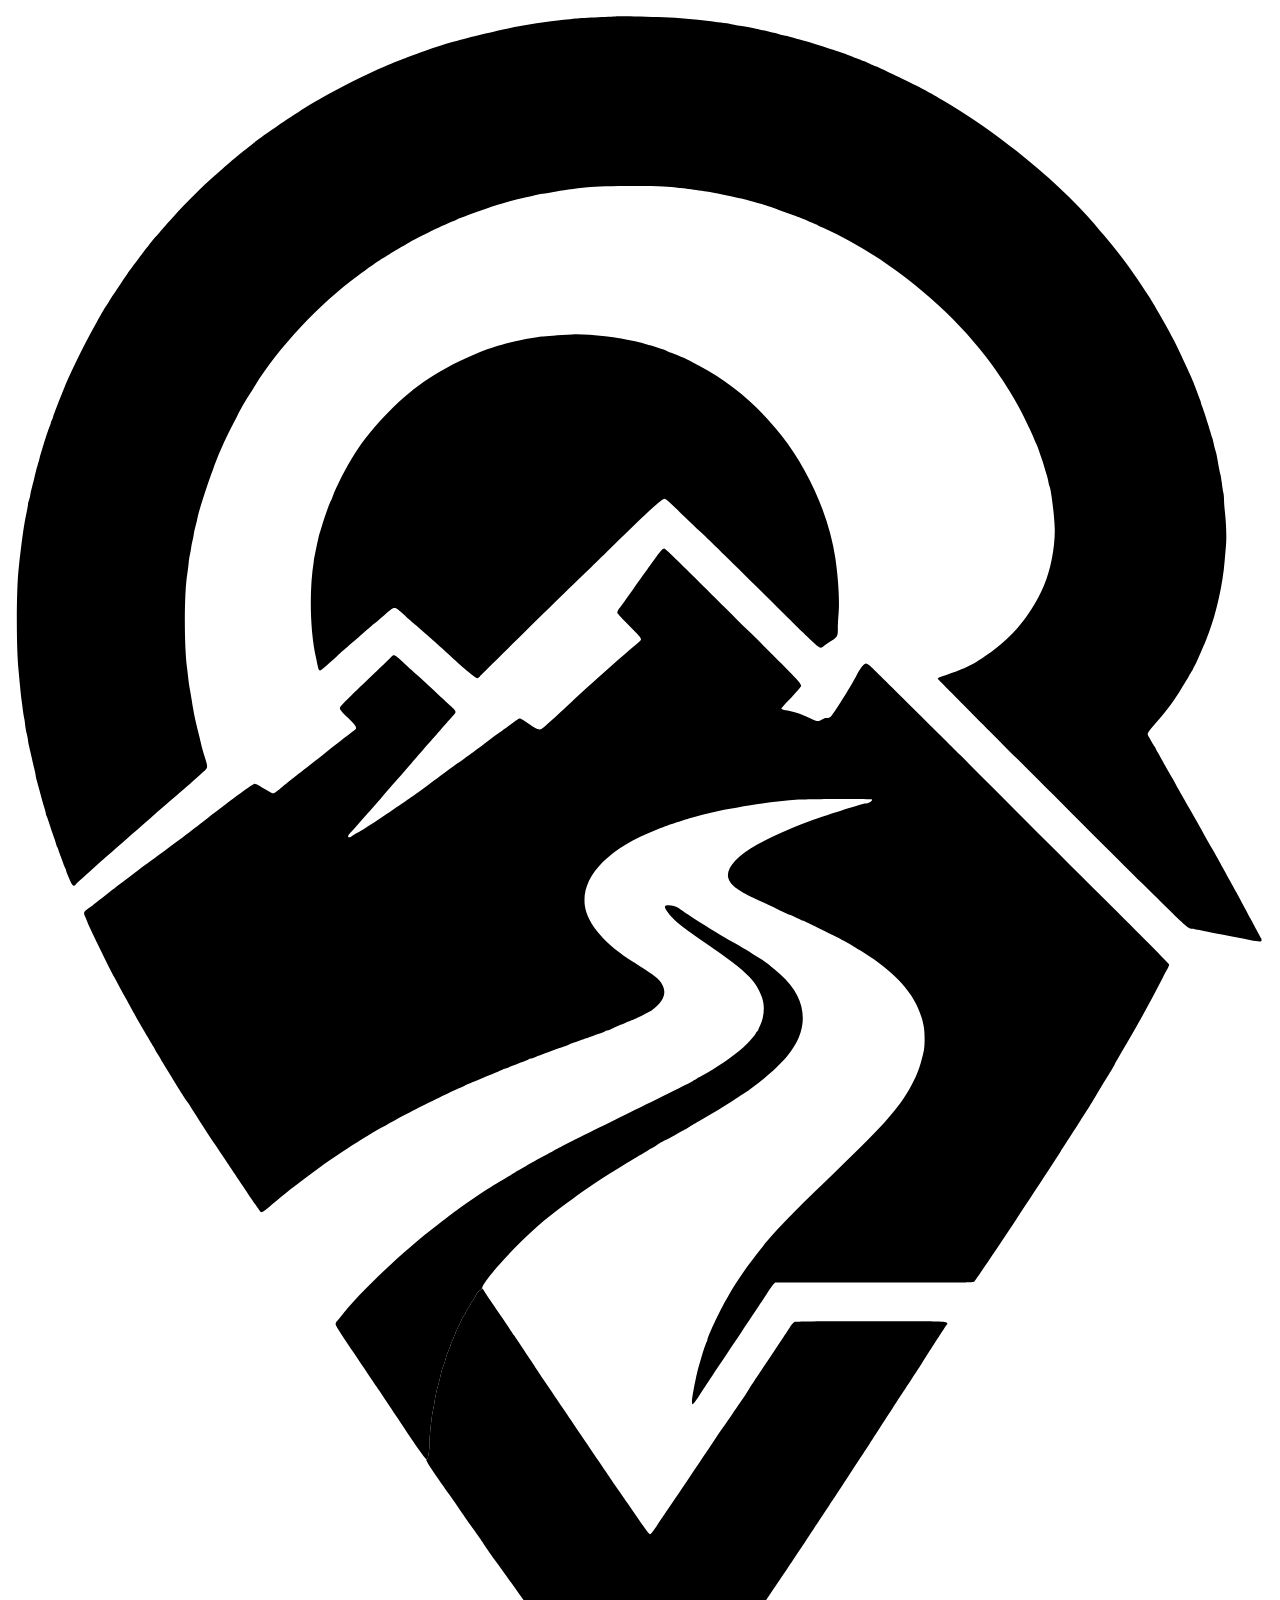
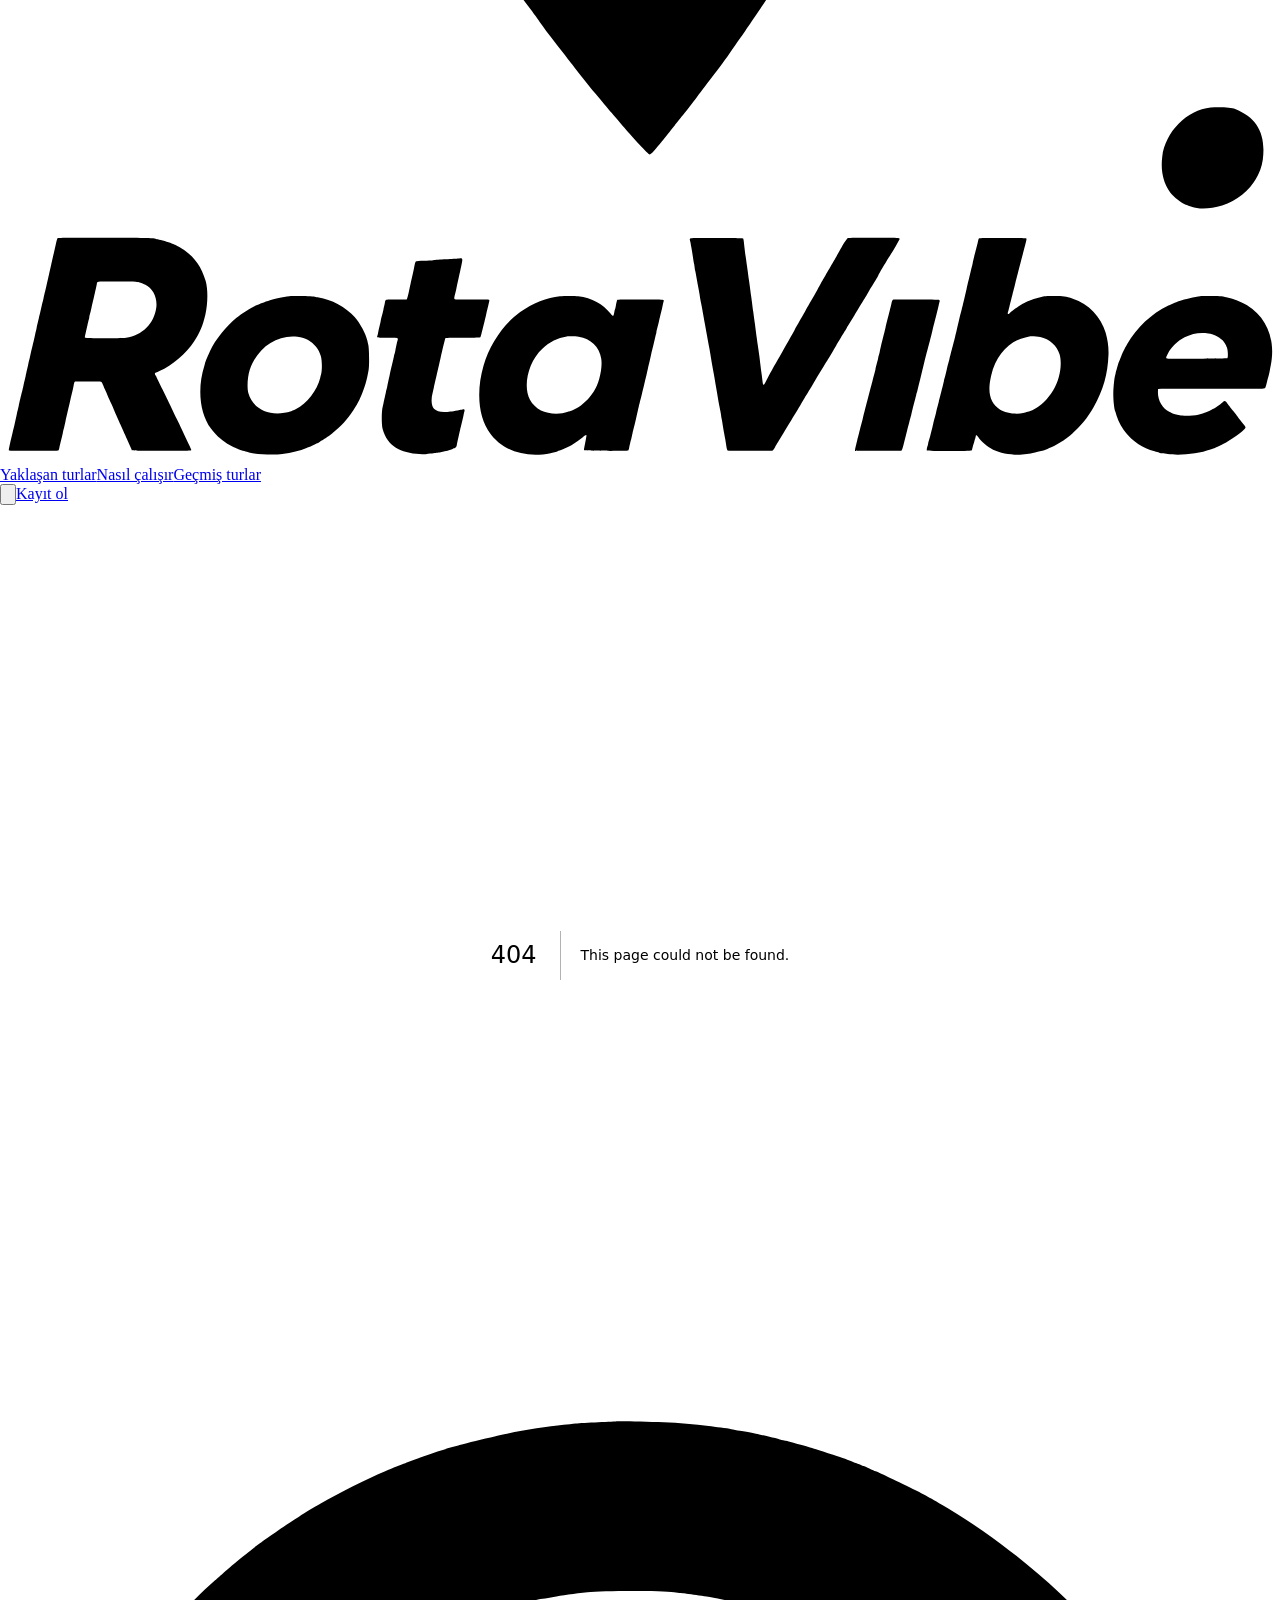
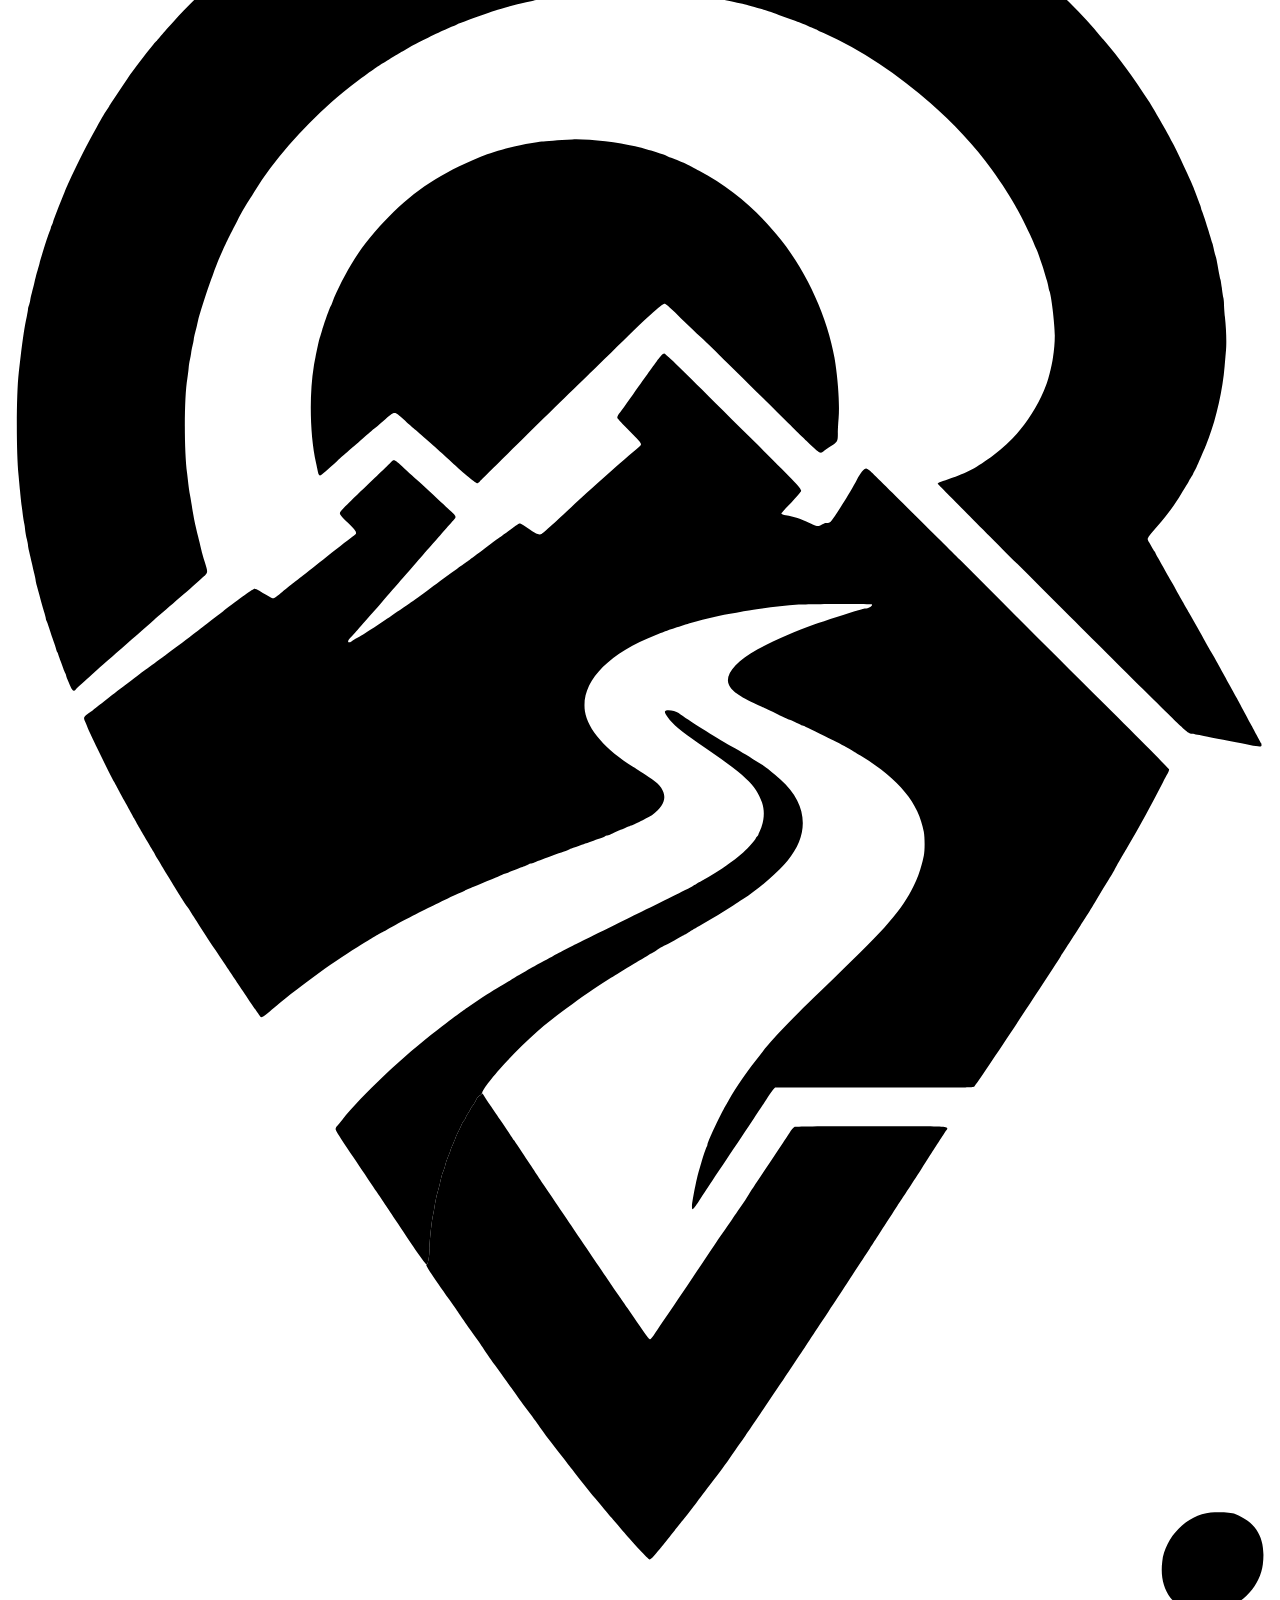
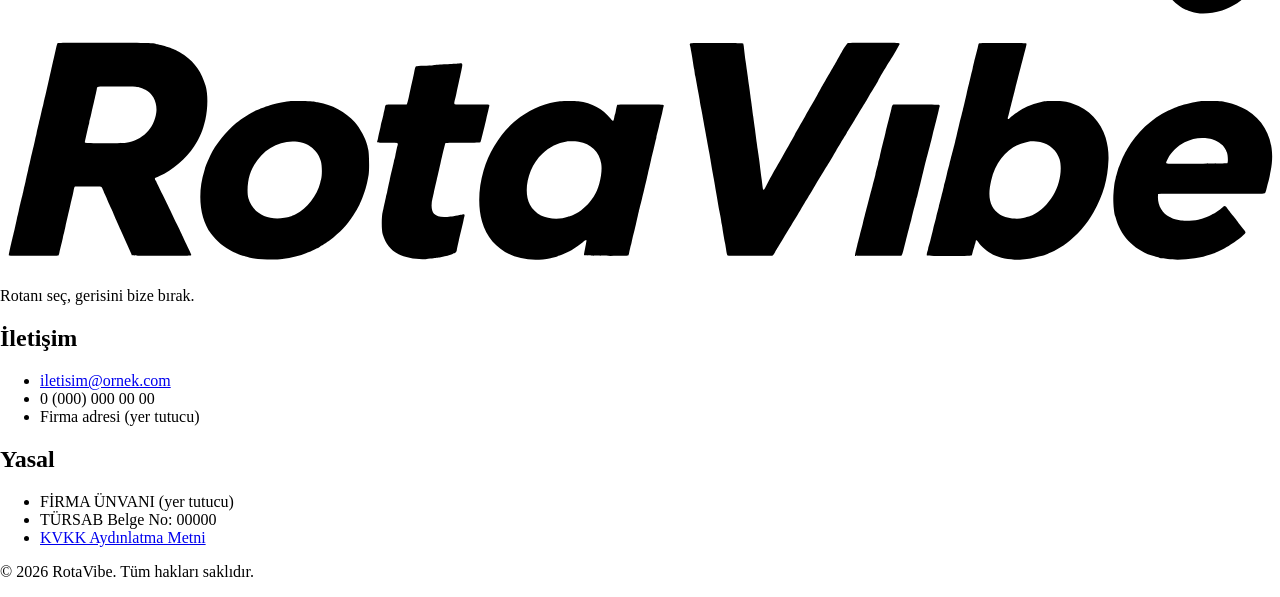
==== 404/index.html @ fb24248e "RotaVibe demo derlemesi" ====
<!DOCTYPE html><html lang="tr" class="montserrat_af88ae7c-module__ZqQk2G__variable plus_jakarta_sans_a0ef741a-module__hd28eW__variable h-full antialiased" data-scroll-behavior="smooth"><head><meta charSet="utf-8"/><meta name="viewport" content="width=device-width, initial-scale=1"/><link rel="stylesheet" href="/rotavibe-demo/_next/static/chunks/24s2dc7ngcosf.css" data-precedence="next"/><link rel="preload" as="script" fetchPriority="low" href="/rotavibe-demo/_next/static/chunks/310vm2bl3xxpt.js"/><script src="/rotavibe-demo/_next/static/chunks/19mx3mg6lkumu.js" async=""></script><script src="/rotavibe-demo/_next/static/chunks/1mh6a-0e61pyc.js" async=""></script><script src="/rotavibe-demo/_next/static/chunks/11_4d32q8v9-g.js" async=""></script><script src="/rotavibe-demo/_next/static/chunks/turbopack-2nk-ohf3jc-03.js" async=""></script><script src="/rotavibe-demo/_next/static/chunks/3dimhxc6lx1tc.js" async=""></script><meta name="robots" content="noindex"/><meta name="theme-color" content="#f5f7fb" media="(prefers-color-scheme: light)"/><meta name="theme-color" content="#040b19" media="(prefers-color-scheme: dark)"/><title>RotaVibe — Yaklaşan turlar ve kayıt</title><meta name="description" content="Yaklaşan turları incele, koltuğunu seç, kaydını dakikalar içinde tamamla. Kalkış noktaları, ücret, otobüs ve doluluk bilgisi tek ekranda."/><meta name="robots" content="noindex, nofollow"/><link rel="icon" href="/rotavibe-demo/icon.svg?icon.18daumko65x9e.svg" sizes="any" type="image/svg+xml"/><meta name="next-size-adjust" content=""/><title>404: This page could not be found.</title><script src="/rotavibe-demo/_next/static/chunks/0cz1d0mv5g_q7.js" noModule=""></script></head><body class="flex min-h-full flex-col"><div hidden=""><!--$--><!--/$--></div><script type="text/javascript">(function(){try{var t=localStorage.getItem("rotavibe-tema");if(t!=="light"&&t!=="dark"){t=matchMedia("(prefers-color-scheme: dark)").matches?"dark":"light"}document.documentElement.dataset.theme=t}catch(e){document.documentElement.dataset.theme="light"}})()</script><header class="sticky top-0 z-40 border-b border-line bg-bg/80 backdrop-blur-xl"><div class="mx-auto flex h-16 max-w-6xl items-center gap-4 px-4 sm:px-6"><a class="shrink-0 rounded-lg" aria-label="RotaVibe ana sayfa" href="/rotavibe-demo/"><span class="inline-flex items-center gap-2.5 " role="img" aria-label="RotaVibe"><svg viewBox="0 0 503 717" class="h-10 w-auto shrink-0" aria-hidden="true" focusable="false"><g transform="translate(0.000000,717.000000) scale(0.025000,-0.025000)" fill="var(--logo-ink)"><path d="M9705 28425 c-16 -2 -151 -9 -300 -15 -148 -6 -308 -16 -355 -21 -47 -6 -132 -14 -190 -19 -256 -24 -665 -89 -935 -150 -44 -10 -105 -23 -135 -30 -209 -46 -439 -103 -565 -140 -22 -6 -74 -21 -115 -32 -123 -34 -274 -82 -435 -140 -44 -16 -98 -35 -120 -43 -80 -27 -130 -46 -150 -55 -11 -5 -51 -21 -90 -35 -38 -14 -90 -35 -115 -45 -25 -11 -90 -38 -145 -61 -279 -115 -734 -344 -1015 -509 -8 -5 -49 -28 -90 -51 -41 -23 -97 -56 -125 -74 -27 -17 -81 -51 -120 -76 -188 -119 -494 -327 -620 -424 -44 -33 -90 -67 -101 -75 -24 -17 -202 -159 -308 -248 -38 -31 -114 -97 -169 -145 -54 -48 -115 -102 -135 -120 -190 -167 -441 -417 -632 -627 -147 -162 -172 -191 -226 -255 -27 -33 -54 -64 -60 -70 -37 -33 -350 -441 -454 -591 -63 -91 -280 -417 -280 -420 0 -3 -8 -17 -18 -32 -47 -69 -74 -112 -100 -160 -15 -28 -51 -92 -80 -142 -124 -215 -285 -532 -457 -905 -46 -101 -219 -543 -231 -591 -4 -16 -13 -38 -20 -49 -8 -11 -14 -27 -14 -37 0 -10 -9 -37 -19 -60 -23 -52 -114 -339 -161 -508 -12 -41 -29 -104 -40 -140 -10 -36 -28 -108 -40 -160 -12 -52 -31 -124 -40 -160 -10 -36 -22 -87 -25 -115 -4 -27 -14 -65 -21 -84 -8 -18 -14 -45 -14 -58 0 -14 -9 -64 -19 -112 -42 -191 -71 -394 -126 -881 -39 -342 -41 -1237 -4 -1613 5 -50 16 -164 24 -252 8 -88 20 -191 25 -230 6 -38 15 -108 20 -155 6 -47 15 -101 20 -120 5 -19 12 -66 15 -105 4 -38 16 -103 26 -144 10 -41 19 -85 19 -98 0 -13 8 -58 19 -101 10 -42 28 -122 41 -177 12 -55 30 -134 41 -176 10 -42 19 -85 19 -96 0 -11 8 -49 19 -84 10 -35 28 -102 41 -149 23 -89 48 -180 81 -290 11 -36 19 -70 19 -77 0 -7 6 -27 14 -45 15 -34 51 -139 66 -193 5 -16 23 -68 40 -115 17 -47 36 -103 41 -125 6 -21 14 -44 18 -50 5 -5 14 -26 19 -45 6 -19 23 -66 37 -105 15 -38 33 -88 40 -110 7 -22 20 -53 29 -70 9 -16 16 -36 16 -42 0 -7 9 -32 19 -55 11 -24 32 -73 47 -110 30 -72 56 -87 85 -51 19 23 372 343 534 483 222 194 616 539 695 610 71 63 368 320 564 488 50 43 132 115 183 162 110 99 107 82 48 271 -20 63 -42 143 -50 179 -8 36 -31 130 -51 210 -42 171 -61 255 -73 330 -27 165 -43 263 -56 330 -8 41 -19 118 -25 170 -5 52 -14 127 -19 165 -49 364 -47 1201 4 1490 7 44 16 116 20 160 3 44 12 105 20 135 7 30 16 80 20 110 4 30 13 78 20 105 7 28 16 73 20 100 3 28 12 73 20 100 7 28 21 82 30 120 29 128 35 150 55 215 42 140 123 388 145 445 12 33 39 107 60 165 20 58 48 130 60 160 126 298 151 349 310 655 91 175 106 201 189 332 27 43 67 107 89 143 376 608 1016 1292 1627 1739 301 221 296 217 485 331 94 57 184 111 200 120 17 10 66 39 110 65 101 61 412 216 570 284 66 29 147 64 180 78 72 32 396 149 600 218 110 37 342 100 495 134 52 12 113 27 135 33 22 6 78 16 125 23 47 7 123 20 170 28 113 22 339 53 535 74 232 26 1167 26 1360 1 72 -10 159 -20 195 -23 36 -3 106 -12 155 -20 50 -8 122 -19 160 -24 129 -19 344 -63 565 -116 81 -20 253 -69 420 -119 41 -13 127 -44 350 -126 47 -17 96 -35 110 -40 33 -11 92 -36 159 -67 29 -13 72 -31 94 -39 22 -8 45 -18 51 -23 6 -5 52 -26 101 -49 974 -436 2009 -1276 2631 -2137 234 -324 386 -576 545 -905 83 -172 90 -186 124 -270 15 -36 31 -74 37 -84 5 -10 18 -42 28 -70 9 -28 29 -82 42 -121 14 -38 38 -110 52 -160 15 -49 33 -112 42 -140 8 -27 19 -74 24 -103 5 -30 12 -58 15 -63 28 -45 84 -511 85 -699 0 -280 -68 -628 -170 -865 -181 -418 -443 -754 -790 -1011 -281 -208 -404 -274 -705 -378 -155 -53 -175 -62 -175 -75 0 -9 2291 -2302 3233 -3236 646 -640 705 -695 755 -695 13 0 101 -15 195 -34 145 -29 429 -84 722 -141 154 -30 185 -30 185 -3 0 13 -4 28 -9 33 -5 6 -37 64 -71 130 -34 66 -79 149 -100 185 -20 36 -67 124 -105 195 -37 72 -87 164 -110 205 -61 109 -148 266 -184 333 -74 137 -98 181 -192 347 -55 96 -104 182 -109 190 -5 8 -22 40 -39 71 -33 63 -128 230 -226 399 -37 63 -83 144 -103 180 -20 36 -46 83 -58 105 -13 22 -36 65 -52 95 -16 30 -43 78 -60 105 -17 28 -40 66 -50 85 -10 19 -29 53 -42 75 -12 22 -34 60 -48 85 -14 25 -45 80 -68 122 -24 43 -44 80 -44 84 0 4 -6 15 -14 23 -7 9 -27 41 -44 72 -16 31 -37 67 -46 80 -31 46 -29 50 139 245 176 203 257 314 380 519 20 33 49 80 65 105 16 25 36 59 45 75 8 17 26 48 40 70 14 22 30 51 35 65 6 14 15 32 20 40 6 8 13 22 17 30 3 8 20 47 38 85 18 39 44 99 59 135 15 36 34 79 42 95 7 17 20 48 28 70 8 22 24 65 36 95 119 308 221 767 250 1130 6 74 16 185 21 245 11 127 4 342 -17 530 -8 72 -14 159 -14 195 0 36 -5 83 -10 105 -6 22 -17 94 -25 159 -9 65 -18 123 -21 127 -5 8 -22 94 -55 279 -5 30 -16 76 -25 101 -8 26 -19 69 -24 95 -5 27 -15 69 -23 94 -8 25 -25 79 -37 120 -12 41 -30 100 -40 130 -10 30 -30 96 -46 145 -16 50 -34 101 -41 115 -7 14 -13 32 -13 40 0 8 -9 37 -20 65 -10 27 -38 100 -61 160 -22 61 -49 128 -59 150 -9 22 -24 56 -33 75 -41 94 -158 341 -255 540 -48 97 -152 287 -213 388 -9 15 -25 43 -36 62 -46 80 -116 197 -137 230 -267 413 -457 671 -719 980 -49 58 -114 134 -144 170 -531 627 -1485 1413 -2298 1895 -282 168 -392 228 -593 326 -338 165 -538 259 -549 259 -6 0 -28 10 -134 59 -25 11 -50 21 -55 21 -5 1 -27 9 -49 20 -22 11 -46 19 -52 20 -7 0 -32 9 -55 19 -92 40 -158 65 -323 118 -44 14 -132 43 -195 63 -112 37 -176 56 -330 99 -41 11 -106 30 -144 41 -37 11 -76 20 -85 20 -10 0 -47 8 -82 19 -35 10 -109 28 -164 41 -55 12 -127 29 -160 37 -62 15 -155 33 -305 58 -47 8 -107 19 -135 25 -27 6 -102 17 -165 25 -63 7 -149 18 -190 24 -221 30 -473 52 -705 61 -294 12 -685 20 -730 15z M10394 20027 c-16 -18 -38 -46 -49 -61 -11 -15 -31 -43 -45 -62 -47 -64 -111 -153 -350 -490 -81 -114 -201 -281 -208 -289 -27 -32 -43 -66 -38 -82 3 -10 89 -101 191 -202 199 -198 204 -206 153 -249 -249 -207 -792 -690 -1065 -947 -231 -217 -433 -399 -464 -419 -41 -26 -82 -11 -191 65 -46 33 -100 68 -121 80 -45 24 -30 31 -197 -91 -58 -42 -136 -99 -175 -125 -38 -27 -113 -82 -165 -122 -126 -96 -241 -183 -282 -211 -37 -26 -241 -173 -368 -265 -46 -34 -172 -128 -280 -208 -107 -80 -244 -179 -305 -219 -60 -41 -185 -126 -276 -189 -195 -135 -468 -313 -548 -356 -31 -17 -67 -38 -81 -48 -66 -46 -81 -1 -19 58 23 22 65 67 93 101 28 33 103 119 166 190 64 71 168 190 232 264 64 74 183 209 263 300 81 91 208 237 283 325 75 88 191 221 257 296 66 74 163 184 215 244 52 60 105 120 118 134 40 43 32 60 -73 151 -53 47 -187 171 -400 370 -38 37 -106 97 -150 135 -44 39 -114 102 -155 141 -156 149 -168 155 -211 107 -14 -16 -173 -170 -355 -343 -382 -366 -442 -427 -450 -459 -6 -20 12 -42 125 -155 144 -145 151 -159 97 -197 -43 -30 -233 -177 -431 -334 -319 -253 -423 -335 -496 -391 -42 -33 -132 -105 -199 -161 -83 -70 -130 -103 -147 -103 -22 0 -56 18 -216 117 -29 18 -63 32 -77 32 -24 0 -325 -221 -748 -549 -78 -61 -204 -157 -280 -214 -285 -213 -609 -454 -676 -502 -37 -27 -103 -76 -145 -110 -42 -33 -119 -91 -171 -129 -52 -38 -120 -90 -151 -115 -31 -25 -121 -94 -200 -155 -79 -60 -151 -117 -160 -125 -10 -8 -33 -26 -54 -40 -103 -71 -108 -80 -76 -152 11 -24 27 -63 37 -88 35 -91 357 -748 421 -860 11 -19 46 -84 78 -145 31 -60 63 -118 70 -130 7 -11 27 -47 45 -80 18 -33 45 -84 61 -112 16 -29 42 -77 58 -105 15 -29 39 -71 51 -93 13 -22 28 -49 34 -60 6 -11 19 -31 27 -45 9 -14 53 -88 98 -165 45 -77 86 -147 92 -155 5 -8 16 -28 25 -45 8 -16 28 -50 44 -75 16 -25 36 -58 45 -75 8 -16 21 -39 28 -50 7 -11 42 -69 78 -130 37 -60 103 -168 149 -240 45 -71 94 -150 109 -174 14 -24 37 -58 51 -76 14 -18 39 -54 55 -81 17 -26 35 -55 40 -63 18 -28 48 -74 80 -126 100 -158 134 -210 271 -415 83 -124 185 -277 227 -340 43 -63 108 -160 145 -215 37 -55 125 -185 195 -290 71 -104 134 -196 141 -203 20 -20 49 -2 176 109 356 310 938 737 1345 986 280 171 298 182 415 245 30 17 84 47 120 68 158 91 510 273 700 363 52 25 138 65 190 90 52 24 127 59 165 76 39 18 84 38 100 46 17 8 80 35 140 60 61 25 153 64 205 87 52 22 118 49 145 60 28 11 68 29 91 39 23 11 46 19 52 19 6 0 31 9 54 19 24 11 77 32 118 47 41 15 80 31 85 35 6 3 28 12 50 19 22 7 49 19 60 26 11 8 28 14 38 14 10 0 34 8 55 19 20 10 80 33 132 51 111 38 168 59 265 95 39 14 86 31 105 37 19 5 40 14 46 19 6 5 31 15 55 23 24 8 76 26 114 41 39 14 84 30 100 35 17 5 68 23 115 40 47 17 101 36 120 42 19 5 44 17 55 24 11 8 26 14 34 14 7 0 32 9 55 19 75 36 321 141 328 141 18 0 282 132 330 165 256 178 254 388 -7 565 -130 88 -237 158 -290 190 -430 260 -717 589 -760 869 -69 457 342 901 1115 1205 52 21 106 42 120 47 45 19 284 97 440 144 238 72 432 117 705 160 50 8 113 19 140 25 163 32 531 77 840 101 151 12 1127 15 1146 4 29 -18 -45 -65 -103 -65 -31 0 -567 -170 -813 -257 -270 -96 -680 -277 -875 -384 -358 -199 -529 -413 -449 -564 56 -106 172 -183 514 -340 33 -15 144 -68 247 -116 103 -49 190 -89 193 -89 2 0 48 -20 101 -45 53 -25 98 -45 101 -45 8 0 111 -49 343 -165 302 -150 346 -173 408 -212 29 -18 54 -33 56 -33 3 0 59 -34 126 -76 586 -363 894 -738 971 -1184 17 -95 17 -299 0 -376 -42 -195 -85 -324 -158 -474 -188 -382 -437 -671 -1243 -1440 -627 -598 -914 -894 -1136 -1170 -235 -293 -415 -551 -534 -768 -8 -15 -41 -73 -73 -129 -56 -101 -151 -296 -196 -403 -13 -30 -32 -73 -42 -96 -11 -23 -19 -50 -19 -61 0 -10 -4 -23 -9 -29 -10 -9 -53 -137 -90 -264 -12 -41 -28 -95 -36 -120 -33 -108 -104 -468 -108 -549 -3 -85 14 -73 110 74 157 242 299 455 674 1015 181 270 230 345 364 550 59 91 119 177 133 193 l26 27 1558 0 c1471 0 1559 1 1574 18 55 59 1120 1665 1360 2050 21 34 93 145 159 246 119 182 139 213 159 251 6 11 36 58 67 105 64 97 100 156 179 290 11 19 28 47 38 62 9 15 55 91 102 168 47 77 95 157 108 178 12 20 26 46 31 57 5 11 39 72 76 135 37 63 75 129 85 145 9 17 28 48 41 71 193 328 382 676 560 1024 30 58 64 122 77 144 14 23 21 47 18 60 -3 11 -459 471 -1013 1021 -877 871 -1560 1553 -2273 2270 -231 233 -1358 1346 -1415 1399 -21 20 -49 36 -61 36 -32 0 -91 -71 -145 -176 -110 -211 -373 -630 -418 -666 -18 -14 -34 -18 -55 -14 -22 5 -41 -1 -77 -25 -55 -35 -62 -34 -194 26 -140 63 -239 95 -374 119 -36 6 -66 17 -69 24 -2 6 41 58 96 114 90 94 149 158 193 213 48 58 99 1 -769 864 -1109 1104 -1341 1331 -1362 1331 -10 0 -31 -15 -46 -33z M10463 14444 c-23 -10 -14 -37 36 -109 67 -98 219 -226 480 -403 738 -500 903 -654 999 -930 49 -143 33 -323 -43 -468 -8 -16 -15 -34 -15 -40 0 -6 -9 -19 -20 -29 -11 -10 -20 -22 -20 -27 0 -20 -116 -151 -198 -223 -164 -145 -407 -311 -657 -450 -22 -12 -56 -31 -75 -43 -19 -12 -51 -30 -70 -40 -41 -22 -79 -42 -100 -53 -23 -13 -595 -297 -865 -429 -132 -65 -391 -193 -575 -284 -291 -145 -369 -184 -500 -251 -14 -7 -79 -42 -145 -77 -66 -36 -151 -82 -190 -103 -99 -53 -387 -219 -470 -270 -38 -24 -113 -69 -165 -100 -159 -94 -267 -164 -464 -299 -133 -91 -123 -84 -531 -391 -526 -397 -1238 -1073 -1520 -1444 -25 -33 -51 -63 -56 -67 -6 -3 -14 -17 -20 -31 -9 -25 -6 -32 81 -167 8 -13 114 -171 235 -351 121 -180 267 -399 325 -485 58 -87 132 -197 165 -245 33 -48 110 -164 172 -258 236 -361 425 -631 445 -635 11 -2 19 5 22 20 2 13 9 47 15 76 6 30 11 91 11 136 0 107 36 453 55 534 8 34 22 113 31 175 9 61 27 145 40 185 13 40 35 124 48 186 13 62 33 131 44 152 11 21 25 66 32 99 7 32 28 94 46 136 19 43 34 83 34 91 0 7 18 51 40 98 22 47 40 91 40 99 0 7 18 48 39 90 22 42 45 91 52 109 6 18 25 49 40 69 16 20 29 41 29 47 0 6 18 39 40 74 22 34 40 67 40 72 0 4 12 22 26 39 14 17 39 58 55 91 18 39 39 64 58 74 16 9 34 29 40 46 48 138 477 614 862 956 251 223 852 662 1163 849 36 22 95 58 130 80 91 57 151 93 231 141 39 23 113 67 165 99 87 53 110 67 181 107 13 7 31 18 39 24 8 7 56 33 105 59 50 26 135 73 190 104 55 31 120 67 145 80 25 13 52 29 60 36 8 7 87 53 175 104 167 96 348 206 500 304 50 32 119 77 155 100 244 157 553 423 699 602 355 432 315 893 -111 1276 -106 96 -218 185 -288 231 -227 147 -278 178 -493 298 -247 139 -673 407 -820 517 -48 36 -162 56 -204 37z"></path></g><g transform="translate(0.000000,717.000000) scale(0.025000,-0.025000)" fill="var(--logo-red)"><path d="M8995 23424 c-219 -11 -429 -26 -480 -34 -33 -5 -112 -17 -175 -26 -205 -29 -591 -134 -775 -211 -362 -152 -543 -244 -819 -420 -417 -266 -884 -739 -1168 -1183 -133 -209 -289 -510 -353 -685 -10 -27 -21 -55 -26 -60 -14 -19 -99 -258 -135 -379 -19 -65 -36 -122 -39 -126 -8 -13 -75 -332 -93 -445 -74 -455 -59 -1096 35 -1515 14 -63 28 -128 31 -145 5 -32 19 -55 33 -55 11 0 140 110 266 226 56 52 134 122 175 155 40 34 142 122 226 197 84 74 168 147 186 161 19 14 84 70 146 124 182 159 165 158 317 16 59 -56 124 -113 143 -128 19 -14 113 -96 209 -181 96 -85 200 -177 230 -204 31 -26 88 -78 126 -115 197 -188 416 -371 443 -371 10 0 30 12 44 28 65 70 1202 1187 1663 1633 93 90 273 266 400 390 568 557 799 769 838 769 22 0 64 -35 220 -187 106 -104 272 -262 368 -353 165 -157 393 -380 1179 -1156 190 -187 399 -393 465 -456 217 -208 218 -209 272 -165 15 13 68 49 116 80 102 67 107 76 107 199 0 49 5 156 12 237 16 206 -3 533 -51 866 -93 647 -420 1391 -850 1935 -370 467 -791 823 -1291 1090 -69 37 -138 74 -155 83 -59 32 -181 85 -253 111 -40 14 -85 32 -100 40 -48 24 -344 113 -498 150 -286 68 -766 121 -989 110z M7570 8420 c0 -5 -14 -17 -30 -25 -21 -11 -40 -35 -59 -75 -16 -33 -41 -74 -55 -91 -14 -17 -26 -35 -26 -39 0 -5 -18 -38 -40 -72 -22 -35 -40 -68 -40 -74 0 -6 -13 -27 -29 -47 -15 -20 -34 -51 -40 -69 -7 -18 -30 -67 -52 -109 -21 -42 -39 -83 -39 -90 0 -8 -18 -52 -40 -99 -22 -47 -40 -91 -40 -98 0 -8 -15 -48 -34 -91 -18 -42 -39 -104 -46 -136 -7 -33 -21 -78 -32 -99 -11 -21 -31 -90 -44 -152 -13 -62 -35 -146 -48 -186 -13 -40 -31 -124 -40 -185 -9 -62 -23 -141 -31 -175 -19 -81 -55 -427 -55 -534 0 -45 -5 -106 -11 -136 -6 -29 -13 -63 -15 -75 -2 -13 -11 -23 -20 -23 -25 0 58 -128 361 -555 51 -71 108 -153 126 -181 57 -86 147 -216 186 -271 92 -125 180 -250 203 -288 25 -40 136 -202 192 -280 16 -22 79 -107 139 -190 60 -82 139 -193 176 -245 70 -100 113 -159 259 -355 49 -66 100 -136 114 -157 77 -113 152 -214 295 -394 88 -111 196 -250 240 -308 99 -132 280 -360 360 -453 33 -39 97 -115 143 -171 46 -55 94 -112 107 -126 23 -25 127 -146 210 -246 128 -153 379 -420 395 -420 10 0 40 25 67 56 26 31 64 75 84 98 30 35 72 87 250 312 13 17 69 87 125 155 55 68 154 196 220 284 67 88 189 250 273 360 83 110 185 250 227 310 67 99 114 166 263 377 25 35 104 151 176 258 72 107 215 319 317 470 102 151 215 320 251 375 36 55 98 147 137 205 39 58 93 139 119 180 100 154 151 231 307 465 88 132 204 308 257 390 87 134 304 466 392 600 18 28 63 97 100 155 38 58 96 148 130 200 128 197 194 298 209 326 9 16 25 40 35 54 25 33 223 336 346 530 55 85 137 214 183 285 47 72 99 153 117 180 17 28 46 72 63 99 61 95 178 86 -1168 86 -864 0 -1186 -3 -1204 -11 -14 -7 -49 -48 -77 -93 -29 -45 -116 -175 -193 -291 -298 -447 -414 -622 -442 -668 -45 -75 -75 -121 -123 -189 -24 -35 -88 -128 -142 -208 -54 -80 -125 -183 -158 -230 -33 -47 -89 -128 -123 -180 -331 -497 -850 -1267 -952 -1413 -24 -34 -49 -62 -57 -62 -19 0 -58 53 -249 333 -28 39 -74 106 -102 148 -29 43 -57 84 -63 93 -5 8 -39 56 -74 106 -35 49 -80 113 -99 140 -20 28 -117 172 -217 320 -100 149 -226 335 -280 415 -54 80 -171 253 -260 385 -89 132 -204 302 -256 378 -97 143 -136 201 -179 267 -33 51 -312 469 -360 540 -20 30 -103 152 -183 271 -80 119 -162 241 -183 270 -49 70 -74 107 -104 157 -24 40 -40 53 -40 32z M19030 1840 c-373 -37 -714 -383 -761 -774 -27 -223 15 -410 128 -567 43 -60 188 -172 242 -187 20 -6 61 -20 91 -32 115 -44 303 -36 480 20 340 109 600 402 640 722 50 404 -87 656 -435 796 -60 25 -250 35 -385 22z"></path></g></svg><svg viewBox="0 0 975 178" class="h-[1.15rem] w-auto shrink-0" aria-hidden="true" focusable="false"><g transform="translate(0.000000,178.000000) scale(0.025000,-0.025000)" fill="var(--logo-ink)"><path d="M1749 6834 c-7 -9 -22 -55 -32 -103 -23 -109 -51 -232 -77 -341 -11 -47 -29 -123 -39 -170 -11 -47 -29 -128 -41 -180 -12 -52 -30 -133 -40 -180 -18 -86 -25 -120 -56 -245 -19 -82 -37 -160 -59 -265 -9 -41 -22 -97 -30 -125 -15 -54 -28 -109 -51 -220 -8 -38 -20 -90 -28 -115 -7 -25 -23 -92 -35 -150 -12 -58 -31 -139 -41 -180 -11 -41 -29 -115 -40 -165 -11 -49 -29 -126 -40 -170 -11 -44 -22 -98 -26 -120 -3 -22 -10 -53 -14 -70 -5 -16 -21 -84 -35 -150 -42 -187 -74 -325 -89 -380 -13 -44 -36 -146 -65 -285 -5 -25 -14 -63 -20 -85 -5 -22 -19 -83 -31 -135 -11 -52 -30 -133 -40 -180 -11 -47 -29 -130 -41 -185 -12 -55 -28 -125 -36 -155 -7 -30 -20 -84 -27 -120 -7 -36 -21 -96 -31 -135 -9 -38 -21 -86 -26 -105 -15 -61 -68 -292 -90 -390 -12 -52 -27 -120 -35 -150 -8 -30 -18 -77 -23 -105 -5 -27 -19 -90 -30 -140 -11 -49 -29 -128 -39 -175 -24 -104 -89 -372 -102 -421 -5 -19 -19 -78 -30 -130 -11 -52 -26 -123 -34 -159 -10 -45 -11 -68 -4 -77 12 -15 1483 -19 1506 -4 7 4 19 37 27 72 15 69 45 196 77 324 11 44 26 114 34 155 7 41 19 89 25 105 6 17 14 50 19 75 4 25 20 99 35 165 15 66 35 156 45 200 10 44 28 123 40 175 22 93 47 206 74 325 8 33 22 92 31 130 9 39 25 104 35 145 10 41 22 98 26 125 7 51 28 105 42 105 306 7 770 6 789 -1 14 -5 30 -24 39 -46 8 -21 22 -52 30 -70 8 -17 14 -34 14 -37 0 -3 17 -43 38 -88 22 -46 51 -112 66 -148 57 -133 85 -198 135 -302 22 -48 41 -90 41 -93 0 -4 12 -32 26 -63 30 -66 33 -73 74 -172 18 -41 47 -108 66 -148 19 -40 34 -76 34 -80 0 -4 7 -20 16 -37 8 -16 29 -61 46 -100 17 -38 46 -104 65 -145 62 -135 71 -154 99 -220 26 -63 54 -125 115 -257 16 -34 29 -66 29 -72 0 -29 53 -31 921 -29 785 3 883 5 892 19 11 17 10 18 -148 344 -56 116 -123 257 -150 315 -26 58 -87 184 -135 280 -47 96 -121 249 -162 340 -42 91 -164 344 -272 562 -108 219 -196 401 -196 406 0 5 -9 17 -20 27 -11 10 -20 31 -20 46 0 29 5 32 138 90 391 171 829 544 1049 893 197 313 263 470 349 825 79 329 82 785 8 1036 -121 408 -312 686 -634 921 -61 45 -283 174 -298 174 -6 0 -32 11 -59 24 -95 48 -287 107 -428 132 -44 7 -93 18 -110 24 -70 25 -337 30 -1621 30 -1232 0 -1353 -1 -1365 -16z m2441 -1331 c19 -6 60 -16 90 -23 30 -7 66 -18 80 -25 14 -7 45 -23 70 -35 231 -112 369 -402 331 -695 -64 -490 -425 -850 -921 -920 -152 -21 -1216 -23 -1244 -2 -18 13 -17 19 12 143 17 71 43 183 57 249 15 66 33 140 41 164 8 25 14 56 14 71 0 14 7 51 16 81 17 54 29 106 58 249 8 41 22 100 30 130 8 30 22 89 31 130 24 107 44 192 66 290 11 47 24 107 29 133 16 85 -38 79 619 74 367 -2 599 -7 621 -14z M13960 6219 c-41 -4 -210 -15 -375 -24 -165 -9 -338 -20 -385 -25 -47 -6 -178 -13 -293 -17 -115 -3 -217 -11 -229 -17 -21 -11 -31 -43 -67 -226 -5 -25 -19 -85 -30 -135 -12 -49 -30 -133 -42 -185 -11 -52 -27 -124 -35 -160 -8 -36 -21 -94 -28 -130 -34 -164 -59 -268 -72 -297 l-13 -33 -308 0 c-169 0 -313 -4 -319 -8 -19 -12 -32 -45 -39 -97 -4 -27 -13 -70 -20 -95 -8 -25 -17 -63 -20 -85 -6 -41 -34 -157 -62 -254 -8 -30 -19 -78 -23 -105 -8 -51 -27 -137 -57 -251 -8 -33 -19 -85 -23 -115 -4 -30 -13 -69 -20 -86 -27 -65 -33 -64 298 -64 352 0 342 4 308 -108 -13 -44 -29 -119 -62 -292 -7 -41 -18 -86 -24 -100 -6 -14 -14 -48 -19 -75 -8 -47 -26 -122 -56 -245 -17 -69 -62 -267 -69 -300 -2 -14 -16 -77 -31 -140 -14 -63 -32 -150 -40 -192 -7 -43 -18 -93 -24 -111 -7 -19 -16 -58 -21 -88 -6 -30 -21 -103 -36 -164 -14 -60 -32 -144 -40 -185 -8 -41 -18 -88 -24 -105 -38 -121 -39 -567 0 -690 95 -304 231 -475 485 -609 188 -100 583 -170 823 -147 220 21 301 31 344 40 24 6 75 15 113 21 39 6 95 17 125 26 129 36 198 57 240 74 25 9 57 20 71 24 28 6 59 63 59 107 0 11 11 68 25 127 14 59 30 127 35 152 10 49 51 221 105 445 18 77 37 158 40 180 4 22 13 64 22 94 20 73 6 90 -59 72 -24 -6 -76 -16 -117 -21 -40 -6 -77 -13 -82 -16 -13 -7 -192 -31 -304 -39 -153 -12 -297 27 -362 97 -79 85 -95 271 -43 478 5 19 20 87 34 150 14 63 37 167 51 230 14 63 35 156 46 205 11 50 27 115 34 145 8 30 26 109 40 175 15 66 36 158 46 205 11 47 27 114 35 150 48 208 99 407 107 418 7 9 126 12 532 12 412 0 525 3 533 13 10 12 34 103 168 662 117 488 113 468 94 480 -5 3 -240 6 -521 5 -371 0 -515 3 -525 11 -19 16 -18 43 10 151 13 51 31 127 40 168 64 299 95 444 116 535 66 287 77 365 55 381 -10 8 -24 13 -29 13 -6 -1 -45 -5 -86 -10z M8815 5070 c-77 -8 -236 -33 -320 -51 -114 -23 -150 -33 -270 -70 -71 -22 -179 -61 -240 -86 -60 -25 -128 -52 -150 -60 -130 -47 -462 -254 -640 -398 -295 -239 -636 -666 -792 -995 -46 -96 -153 -352 -153 -366 0 -6 -11 -46 -24 -88 -221 -694 -141 -1459 200 -1916 176 -236 405 -428 654 -546 63 -30 124 -60 134 -65 37 -21 223 -82 306 -100 25 -6 68 -17 97 -25 186 -53 739 -76 983 -41 288 41 543 105 740 186 41 17 79 31 83 31 4 0 63 27 131 60 68 33 126 60 129 60 3 0 33 18 66 40 33 22 63 40 66 40 3 0 18 8 33 19 15 10 61 40 102 67 41 27 82 54 90 61 339 264 522 459 731 778 110 169 152 245 230 425 112 257 176 477 231 800 23 133 16 641 -10 755 -13 55 -27 119 -33 143 -44 201 -217 522 -384 712 -254 290 -727 547 -1095 595 -30 4 -84 14 -120 22 -77 17 -646 27 -775 13z m250 -1231 c112 -14 255 -58 321 -100 109 -70 127 -85 192 -153 105 -110 147 -183 196 -334 39 -122 44 -430 9 -561 -8 -31 -21 -81 -28 -111 -85 -367 -418 -793 -735 -942 -169 -80 -199 -90 -355 -119 -519 -95 -977 153 -1097 593 -47 172 -27 512 42 719 227 672 822 1085 1455 1008z M17060 5070 c-388 -38 -837 -217 -1210 -482 -500 -355 -924 -972 -1116 -1625 -158 -539 -176 -1097 -48 -1556 240 -864 1086 -1316 2089 -1117 61 12 196 50 216 60 10 6 26 10 36 10 39 0 328 133 430 198 100 64 195 132 291 210 107 85 127 92 119 38 -12 -74 -48 -267 -63 -339 -13 -61 -13 -81 -4 -92 15 -18 1312 -23 1340 -5 8 5 20 35 27 67 30 148 52 243 58 253 3 5 12 42 20 82 17 90 54 245 91 383 14 50 88 380 105 464 5 24 16 67 23 95 24 81 167 674 181 746 4 19 13 55 20 80 7 25 23 90 35 145 11 55 30 136 40 180 28 116 90 389 105 465 8 36 23 101 35 145 37 138 61 237 80 330 10 50 23 103 29 118 6 16 11 40 11 54 0 15 7 49 15 77 19 65 55 209 65 261 7 35 38 163 69 290 6 22 20 85 32 140 12 55 27 121 34 147 22 84 79 78 -704 78 -398 1 -698 -3 -703 -8 -9 -9 -31 -100 -48 -202 -5 -30 -14 -66 -19 -80 -6 -14 -17 -61 -26 -104 -25 -127 -33 -130 -107 -38 -247 304 -566 476 -991 532 -87 11 -440 11 -557 0z m572 -1234 c368 -56 631 -310 687 -666 45 -280 -67 -769 -228 -1001 -17 -24 -46 -65 -64 -91 -86 -125 -250 -285 -372 -365 -77 -50 -265 -143 -289 -143 -8 0 -37 -8 -63 -19 -231 -90 -604 -73 -821 38 -138 70 -266 195 -335 326 -226 428 -44 1178 378 1560 228 207 460 322 745 368 61 10 275 6 362 -7z"></path></g><g transform="translate(0.000000,178.000000) scale(0.025000,-0.025000)" fill="var(--logo-red)"><path d="M21030 6830 c-18 -18 -18 -23 -5 -67 7 -26 16 -68 20 -93 3 -25 10 -65 16 -90 5 -25 19 -103 30 -175 39 -252 47 -300 57 -345 6 -25 13 -74 17 -110 4 -36 11 -83 17 -105 6 -22 17 -76 24 -120 15 -87 43 -242 68 -375 34 -177 46 -247 55 -315 6 -38 21 -124 36 -190 14 -66 30 -149 35 -185 5 -36 17 -101 25 -145 8 -44 31 -170 51 -280 20 -110 44 -245 54 -300 35 -191 60 -330 80 -435 11 -58 26 -148 35 -200 8 -52 21 -133 29 -180 9 -47 25 -139 36 -205 12 -66 28 -151 35 -190 8 -38 24 -131 36 -205 11 -74 31 -191 44 -260 13 -69 33 -188 45 -265 21 -132 37 -219 74 -395 9 -41 21 -110 26 -153 5 -44 14 -95 19 -115 6 -21 14 -68 20 -107 10 -76 47 -294 81 -470 12 -60 25 -141 30 -180 16 -121 32 -190 48 -202 12 -10 166 -13 690 -13 l674 0 26 28 c15 16 43 57 62 91 39 70 33 59 427 713 159 263 307 508 330 545 23 37 48 79 55 93 7 14 69 117 137 230 68 113 158 261 199 330 197 327 383 635 418 690 27 44 135 224 289 485 65 110 128 216 140 235 61 98 180 294 188 311 4 8 45 75 91 149 47 74 110 178 141 230 71 121 244 408 288 480 18 30 65 108 103 173 68 117 116 197 204 339 25 40 50 82 56 93 6 11 25 43 42 71 18 28 32 54 32 57 0 18 286 504 369 627 50 74 210 348 268 458 34 65 67 63 -782 62 -418 -1 -769 -4 -780 -6 -20 -5 -129 -164 -188 -274 -14 -25 -47 -83 -74 -130 -27 -47 -63 -110 -80 -140 -17 -30 -81 -143 -143 -250 -241 -420 -270 -470 -354 -617 -47 -84 -86 -155 -86 -157 0 -3 -31 -58 -69 -123 -78 -134 -253 -440 -316 -553 -23 -41 -77 -136 -120 -210 -43 -74 -130 -229 -194 -345 -148 -265 -359 -639 -514 -910 -159 -279 -203 -359 -378 -690 -55 -104 -70 -98 -86 35 -6 58 -19 157 -27 220 -23 170 -46 353 -57 453 -5 48 -18 145 -29 215 -11 70 -27 177 -35 237 -8 61 -22 160 -30 220 -8 61 -33 247 -55 415 -22 168 -45 334 -50 370 -10 61 -15 98 -40 295 -5 44 -17 125 -25 180 -8 55 -20 138 -25 185 -6 47 -21 164 -35 260 -14 96 -32 222 -39 280 -36 261 -59 421 -72 500 -12 75 -29 219 -53 442 -4 37 -12 73 -19 80 -10 10 -193 13 -802 15 -773 3 -790 3 -810 -17z M29840 6840 c-22 -9 -27 -20 -37 -78 -7 -37 -24 -107 -38 -157 -14 -49 -31 -117 -39 -150 -8 -33 -31 -123 -50 -200 -20 -77 -36 -149 -36 -159 0 -11 -7 -42 -14 -70 -19 -66 -43 -164 -61 -246 -7 -36 -26 -110 -40 -165 -15 -55 -33 -129 -40 -165 -8 -36 -23 -105 -35 -155 -11 -49 -32 -139 -46 -200 -13 -60 -31 -135 -38 -165 -7 -30 -21 -86 -30 -125 -9 -38 -23 -92 -31 -120 -32 -118 -93 -373 -165 -690 -11 -49 -30 -126 -41 -170 -11 -44 -25 -96 -30 -115 -12 -49 -62 -242 -100 -385 -17 -66 -36 -140 -41 -165 -5 -25 -16 -67 -24 -95 -25 -88 -45 -168 -59 -235 -21 -99 -44 -190 -61 -243 -9 -26 -20 -71 -24 -100 -5 -29 -19 -92 -33 -142 -13 -49 -29 -110 -36 -135 -54 -213 -74 -291 -83 -330 -5 -25 -23 -97 -40 -160 -17 -63 -35 -135 -40 -160 -13 -62 -48 -195 -65 -251 -7 -26 -18 -69 -23 -95 -5 -27 -16 -76 -25 -109 -28 -108 -53 -209 -65 -265 -7 -30 -25 -95 -41 -144 -16 -49 -29 -99 -29 -112 0 -12 -5 -35 -11 -51 -25 -64 -40 -145 -28 -159 17 -21 1341 -21 1362 0 7 8 21 49 31 92 10 44 24 95 32 114 7 19 18 53 23 75 5 22 16 58 25 80 8 22 15 52 16 67 0 55 32 47 75 -20 81 -127 298 -312 455 -387 228 -110 592 -170 885 -146 227 18 281 28 575 103 44 11 155 50 195 68 11 5 63 28 115 51 108 46 256 129 346 191 34 24 83 58 110 77 309 217 643 595 834 946 303 556 430 1003 455 1605 9 203 -22 445 -86 665 -143 489 -517 877 -1000 1038 -226 75 -274 82 -574 82 -291 0 -258 4 -530 -65 -102 -27 -270 -89 -375 -141 -103 -50 -393 -252 -449 -313 -44 -47 -73 -27 -48 32 8 21 24 82 37 137 12 55 37 156 55 225 19 69 41 157 49 195 9 39 23 95 31 125 8 30 31 120 50 200 19 80 50 204 70 275 19 72 57 218 85 325 27 107 61 236 75 285 13 50 38 146 55 215 17 69 38 153 47 188 12 49 13 66 4 75 -15 15 -1392 21 -1431 7z m1853 -3011 c283 -57 515 -265 591 -529 88 -308 7 -771 -193 -1095 -180 -293 -385 -491 -611 -589 -36 -16 -69 -32 -75 -36 -11 -8 -150 -50 -230 -70 -204 -51 -556 -1 -700 99 -315 217 -396 526 -274 1049 143 616 550 1060 1069 1167 47 9 90 19 95 20 39 12 239 2 328 -16z M36570 5074 c-148 -14 -503 -96 -608 -140 -18 -8 -39 -14 -46 -14 -18 0 -204 -78 -316 -132 -512 -247 -965 -671 -1254 -1171 -94 -163 -128 -233 -211 -442 -15 -38 -34 -83 -41 -100 -7 -16 -22 -61 -33 -100 -54 -185 -61 -212 -67 -245 -3 -19 -12 -57 -20 -85 -13 -50 -25 -143 -45 -355 -22 -225 4 -589 50 -725 6 -16 24 -73 40 -126 164 -527 603 -942 1160 -1094 53 -15 116 -33 141 -40 25 -8 70 -16 100 -20 30 -3 102 -13 160 -22 353 -55 949 7 1300 135 151 55 136 49 330 140 268 126 740 467 740 535 0 12 -22 49 -48 82 -79 97 -175 222 -202 260 -14 20 -63 83 -110 142 -96 119 -111 139 -193 247 -67 89 -81 93 -142 39 -91 -80 -267 -203 -290 -203 -7 0 -23 -8 -36 -18 -56 -41 -286 -129 -419 -159 -145 -33 -447 -43 -565 -19 -98 19 -203 49 -230 63 -11 6 -45 24 -75 38 -225 111 -368 359 -358 621 l3 79 100 5 c55 4 775 5 1600 4 1127 -2 1509 0 1535 9 37 13 44 30 84 197 8 30 27 105 44 165 18 61 36 139 41 175 6 36 17 97 25 135 166 787 -101 1482 -716 1862 -132 82 -366 180 -507 213 -286 66 -256 62 -576 65 -165 2 -320 1 -345 -1z m250 -1135 c149 -20 322 -104 422 -203 42 -42 118 -152 118 -170 0 -4 9 -27 21 -52 33 -74 44 -309 15 -333 -9 -8 -1336 -18 -1729 -13 -165 2 -162 -3 -80 157 98 191 301 388 508 493 246 124 453 158 725 121z M27199 4954 c-12 -13 -27 -56 -39 -110 -10 -49 -46 -195 -79 -324 -78 -305 -77 -299 -101 -410 -11 -52 -29 -124 -39 -160 -28 -100 -92 -366 -141 -590 -6 -25 -17 -65 -24 -90 -8 -25 -17 -63 -21 -85 -3 -22 -12 -62 -20 -90 -37 -135 -54 -204 -60 -240 -3 -22 -12 -62 -20 -90 -37 -138 -55 -205 -68 -260 -8 -33 -22 -87 -32 -120 -9 -33 -34 -127 -55 -210 -21 -82 -57 -220 -79 -305 -54 -205 -73 -280 -136 -540 -7 -30 -26 -100 -40 -155 -15 -55 -36 -134 -45 -175 -10 -41 -30 -120 -45 -175 -15 -55 -33 -125 -40 -155 -7 -30 -25 -105 -41 -166 -15 -61 -25 -118 -21 -127 6 -16 61 -17 701 -17 382 0 701 3 710 6 16 6 39 68 62 163 24 104 52 215 79 316 14 55 33 127 40 160 8 33 26 101 40 150 14 50 29 110 34 135 5 25 14 58 20 73 6 16 18 58 26 95 32 141 54 233 100 407 26 99 50 196 54 216 4 19 11 40 14 46 4 6 16 53 27 105 11 51 29 127 41 168 12 41 30 111 40 155 10 44 25 107 33 140 16 62 40 164 95 395 18 74 41 164 51 200 10 36 28 103 40 150 21 80 35 134 73 275 19 69 55 213 67 265 19 81 42 179 57 235 8 33 19 76 23 95 5 19 29 116 55 215 26 99 55 218 65 265 10 47 23 96 27 110 13 35 5 59 -20 65 -12 3 -329 6 -705 8 l-683 2 -20 -21z"></path></g></svg></span></a><nav class="ml-6 hidden items-center gap-1 md:flex" aria-label="Ana menü"><a class="rounded-full px-3.5 py-2 text-sm font-medium text-ink-2 transition hover:bg-navy-soft hover:text-ink" href="/rotavibe-demo/#turlar">Yaklaşan turlar</a><a class="rounded-full px-3.5 py-2 text-sm font-medium text-ink-2 transition hover:bg-navy-soft hover:text-ink" href="/rotavibe-demo/#nasil">Nasıl çalışır</a><a class="rounded-full px-3.5 py-2 text-sm font-medium text-ink-2 transition hover:bg-navy-soft hover:text-ink" href="/rotavibe-demo/#galeri">Geçmiş turlar</a></nav><div class="ml-auto flex items-center gap-2.5"><button type="button" aria-label="Karanlık temaya geç" title="Karanlık tema" class="grid size-10 place-items-center rounded-full border border-line text-ink-2 transition hover:border-line-strong hover:text-ink"><svg viewBox="0 0 24 24" class="size-5" fill="none" stroke="currentColor" stroke-width="1.8" stroke-linecap="round" stroke-linejoin="round" aria-hidden="true"><path d="M20.5 14.2A8.5 8.5 0 0 1 9.8 3.5a8.5 8.5 0 1 0 10.7 10.7Z"></path></svg></button><a class="rounded-full bg-primary px-4 py-2.5 text-sm font-bold whitespace-nowrap text-primary-ink transition hover:bg-primary-hover sm:px-5" href="/rotavibe-demo/kayit/">Kayıt ol</a></div></div></header><main class="flex-1"><div style="font-family:system-ui,&quot;Segoe UI&quot;,Roboto,Helvetica,Arial,sans-serif,&quot;Apple Color Emoji&quot;,&quot;Segoe UI Emoji&quot;;height:100vh;text-align:center;display:flex;flex-direction:column;align-items:center;justify-content:center"><div><style>body{color:#000;background:#fff;margin:0}.next-error-h1{border-right:1px solid rgba(0,0,0,.3)}@media (prefers-color-scheme:dark){body{color:#fff;background:#000}.next-error-h1{border-right:1px solid rgba(255,255,255,.3)}}</style><h1 class="next-error-h1" style="display:inline-block;margin:0 20px 0 0;padding:0 23px 0 0;font-size:24px;font-weight:500;vertical-align:top;line-height:49px">404</h1><div style="display:inline-block"><h2 style="font-size:14px;font-weight:400;line-height:49px;margin:0">This page could not be found.</h2></div></div></div><!--$--><!--/$--></main><footer class="mt-24 border-t border-line bg-surface"><div class="mx-auto grid max-w-6xl gap-10 px-4 py-12 sm:px-6 md:grid-cols-[1.4fr_1fr_1fr]"><div><span class="inline-flex items-center gap-2.5 " role="img" aria-label="RotaVibe"><svg viewBox="0 0 503 717" class="h-10 w-auto shrink-0" aria-hidden="true" focusable="false"><g transform="translate(0.000000,717.000000) scale(0.025000,-0.025000)" fill="var(--logo-ink)"><path d="M9705 28425 c-16 -2 -151 -9 -300 -15 -148 -6 -308 -16 -355 -21 -47 -6 -132 -14 -190 -19 -256 -24 -665 -89 -935 -150 -44 -10 -105 -23 -135 -30 -209 -46 -439 -103 -565 -140 -22 -6 -74 -21 -115 -32 -123 -34 -274 -82 -435 -140 -44 -16 -98 -35 -120 -43 -80 -27 -130 -46 -150 -55 -11 -5 -51 -21 -90 -35 -38 -14 -90 -35 -115 -45 -25 -11 -90 -38 -145 -61 -279 -115 -734 -344 -1015 -509 -8 -5 -49 -28 -90 -51 -41 -23 -97 -56 -125 -74 -27 -17 -81 -51 -120 -76 -188 -119 -494 -327 -620 -424 -44 -33 -90 -67 -101 -75 -24 -17 -202 -159 -308 -248 -38 -31 -114 -97 -169 -145 -54 -48 -115 -102 -135 -120 -190 -167 -441 -417 -632 -627 -147 -162 -172 -191 -226 -255 -27 -33 -54 -64 -60 -70 -37 -33 -350 -441 -454 -591 -63 -91 -280 -417 -280 -420 0 -3 -8 -17 -18 -32 -47 -69 -74 -112 -100 -160 -15 -28 -51 -92 -80 -142 -124 -215 -285 -532 -457 -905 -46 -101 -219 -543 -231 -591 -4 -16 -13 -38 -20 -49 -8 -11 -14 -27 -14 -37 0 -10 -9 -37 -19 -60 -23 -52 -114 -339 -161 -508 -12 -41 -29 -104 -40 -140 -10 -36 -28 -108 -40 -160 -12 -52 -31 -124 -40 -160 -10 -36 -22 -87 -25 -115 -4 -27 -14 -65 -21 -84 -8 -18 -14 -45 -14 -58 0 -14 -9 -64 -19 -112 -42 -191 -71 -394 -126 -881 -39 -342 -41 -1237 -4 -1613 5 -50 16 -164 24 -252 8 -88 20 -191 25 -230 6 -38 15 -108 20 -155 6 -47 15 -101 20 -120 5 -19 12 -66 15 -105 4 -38 16 -103 26 -144 10 -41 19 -85 19 -98 0 -13 8 -58 19 -101 10 -42 28 -122 41 -177 12 -55 30 -134 41 -176 10 -42 19 -85 19 -96 0 -11 8 -49 19 -84 10 -35 28 -102 41 -149 23 -89 48 -180 81 -290 11 -36 19 -70 19 -77 0 -7 6 -27 14 -45 15 -34 51 -139 66 -193 5 -16 23 -68 40 -115 17 -47 36 -103 41 -125 6 -21 14 -44 18 -50 5 -5 14 -26 19 -45 6 -19 23 -66 37 -105 15 -38 33 -88 40 -110 7 -22 20 -53 29 -70 9 -16 16 -36 16 -42 0 -7 9 -32 19 -55 11 -24 32 -73 47 -110 30 -72 56 -87 85 -51 19 23 372 343 534 483 222 194 616 539 695 610 71 63 368 320 564 488 50 43 132 115 183 162 110 99 107 82 48 271 -20 63 -42 143 -50 179 -8 36 -31 130 -51 210 -42 171 -61 255 -73 330 -27 165 -43 263 -56 330 -8 41 -19 118 -25 170 -5 52 -14 127 -19 165 -49 364 -47 1201 4 1490 7 44 16 116 20 160 3 44 12 105 20 135 7 30 16 80 20 110 4 30 13 78 20 105 7 28 16 73 20 100 3 28 12 73 20 100 7 28 21 82 30 120 29 128 35 150 55 215 42 140 123 388 145 445 12 33 39 107 60 165 20 58 48 130 60 160 126 298 151 349 310 655 91 175 106 201 189 332 27 43 67 107 89 143 376 608 1016 1292 1627 1739 301 221 296 217 485 331 94 57 184 111 200 120 17 10 66 39 110 65 101 61 412 216 570 284 66 29 147 64 180 78 72 32 396 149 600 218 110 37 342 100 495 134 52 12 113 27 135 33 22 6 78 16 125 23 47 7 123 20 170 28 113 22 339 53 535 74 232 26 1167 26 1360 1 72 -10 159 -20 195 -23 36 -3 106 -12 155 -20 50 -8 122 -19 160 -24 129 -19 344 -63 565 -116 81 -20 253 -69 420 -119 41 -13 127 -44 350 -126 47 -17 96 -35 110 -40 33 -11 92 -36 159 -67 29 -13 72 -31 94 -39 22 -8 45 -18 51 -23 6 -5 52 -26 101 -49 974 -436 2009 -1276 2631 -2137 234 -324 386 -576 545 -905 83 -172 90 -186 124 -270 15 -36 31 -74 37 -84 5 -10 18 -42 28 -70 9 -28 29 -82 42 -121 14 -38 38 -110 52 -160 15 -49 33 -112 42 -140 8 -27 19 -74 24 -103 5 -30 12 -58 15 -63 28 -45 84 -511 85 -699 0 -280 -68 -628 -170 -865 -181 -418 -443 -754 -790 -1011 -281 -208 -404 -274 -705 -378 -155 -53 -175 -62 -175 -75 0 -9 2291 -2302 3233 -3236 646 -640 705 -695 755 -695 13 0 101 -15 195 -34 145 -29 429 -84 722 -141 154 -30 185 -30 185 -3 0 13 -4 28 -9 33 -5 6 -37 64 -71 130 -34 66 -79 149 -100 185 -20 36 -67 124 -105 195 -37 72 -87 164 -110 205 -61 109 -148 266 -184 333 -74 137 -98 181 -192 347 -55 96 -104 182 -109 190 -5 8 -22 40 -39 71 -33 63 -128 230 -226 399 -37 63 -83 144 -103 180 -20 36 -46 83 -58 105 -13 22 -36 65 -52 95 -16 30 -43 78 -60 105 -17 28 -40 66 -50 85 -10 19 -29 53 -42 75 -12 22 -34 60 -48 85 -14 25 -45 80 -68 122 -24 43 -44 80 -44 84 0 4 -6 15 -14 23 -7 9 -27 41 -44 72 -16 31 -37 67 -46 80 -31 46 -29 50 139 245 176 203 257 314 380 519 20 33 49 80 65 105 16 25 36 59 45 75 8 17 26 48 40 70 14 22 30 51 35 65 6 14 15 32 20 40 6 8 13 22 17 30 3 8 20 47 38 85 18 39 44 99 59 135 15 36 34 79 42 95 7 17 20 48 28 70 8 22 24 65 36 95 119 308 221 767 250 1130 6 74 16 185 21 245 11 127 4 342 -17 530 -8 72 -14 159 -14 195 0 36 -5 83 -10 105 -6 22 -17 94 -25 159 -9 65 -18 123 -21 127 -5 8 -22 94 -55 279 -5 30 -16 76 -25 101 -8 26 -19 69 -24 95 -5 27 -15 69 -23 94 -8 25 -25 79 -37 120 -12 41 -30 100 -40 130 -10 30 -30 96 -46 145 -16 50 -34 101 -41 115 -7 14 -13 32 -13 40 0 8 -9 37 -20 65 -10 27 -38 100 -61 160 -22 61 -49 128 -59 150 -9 22 -24 56 -33 75 -41 94 -158 341 -255 540 -48 97 -152 287 -213 388 -9 15 -25 43 -36 62 -46 80 -116 197 -137 230 -267 413 -457 671 -719 980 -49 58 -114 134 -144 170 -531 627 -1485 1413 -2298 1895 -282 168 -392 228 -593 326 -338 165 -538 259 -549 259 -6 0 -28 10 -134 59 -25 11 -50 21 -55 21 -5 1 -27 9 -49 20 -22 11 -46 19 -52 20 -7 0 -32 9 -55 19 -92 40 -158 65 -323 118 -44 14 -132 43 -195 63 -112 37 -176 56 -330 99 -41 11 -106 30 -144 41 -37 11 -76 20 -85 20 -10 0 -47 8 -82 19 -35 10 -109 28 -164 41 -55 12 -127 29 -160 37 -62 15 -155 33 -305 58 -47 8 -107 19 -135 25 -27 6 -102 17 -165 25 -63 7 -149 18 -190 24 -221 30 -473 52 -705 61 -294 12 -685 20 -730 15z M10394 20027 c-16 -18 -38 -46 -49 -61 -11 -15 -31 -43 -45 -62 -47 -64 -111 -153 -350 -490 -81 -114 -201 -281 -208 -289 -27 -32 -43 -66 -38 -82 3 -10 89 -101 191 -202 199 -198 204 -206 153 -249 -249 -207 -792 -690 -1065 -947 -231 -217 -433 -399 -464 -419 -41 -26 -82 -11 -191 65 -46 33 -100 68 -121 80 -45 24 -30 31 -197 -91 -58 -42 -136 -99 -175 -125 -38 -27 -113 -82 -165 -122 -126 -96 -241 -183 -282 -211 -37 -26 -241 -173 -368 -265 -46 -34 -172 -128 -280 -208 -107 -80 -244 -179 -305 -219 -60 -41 -185 -126 -276 -189 -195 -135 -468 -313 -548 -356 -31 -17 -67 -38 -81 -48 -66 -46 -81 -1 -19 58 23 22 65 67 93 101 28 33 103 119 166 190 64 71 168 190 232 264 64 74 183 209 263 300 81 91 208 237 283 325 75 88 191 221 257 296 66 74 163 184 215 244 52 60 105 120 118 134 40 43 32 60 -73 151 -53 47 -187 171 -400 370 -38 37 -106 97 -150 135 -44 39 -114 102 -155 141 -156 149 -168 155 -211 107 -14 -16 -173 -170 -355 -343 -382 -366 -442 -427 -450 -459 -6 -20 12 -42 125 -155 144 -145 151 -159 97 -197 -43 -30 -233 -177 -431 -334 -319 -253 -423 -335 -496 -391 -42 -33 -132 -105 -199 -161 -83 -70 -130 -103 -147 -103 -22 0 -56 18 -216 117 -29 18 -63 32 -77 32 -24 0 -325 -221 -748 -549 -78 -61 -204 -157 -280 -214 -285 -213 -609 -454 -676 -502 -37 -27 -103 -76 -145 -110 -42 -33 -119 -91 -171 -129 -52 -38 -120 -90 -151 -115 -31 -25 -121 -94 -200 -155 -79 -60 -151 -117 -160 -125 -10 -8 -33 -26 -54 -40 -103 -71 -108 -80 -76 -152 11 -24 27 -63 37 -88 35 -91 357 -748 421 -860 11 -19 46 -84 78 -145 31 -60 63 -118 70 -130 7 -11 27 -47 45 -80 18 -33 45 -84 61 -112 16 -29 42 -77 58 -105 15 -29 39 -71 51 -93 13 -22 28 -49 34 -60 6 -11 19 -31 27 -45 9 -14 53 -88 98 -165 45 -77 86 -147 92 -155 5 -8 16 -28 25 -45 8 -16 28 -50 44 -75 16 -25 36 -58 45 -75 8 -16 21 -39 28 -50 7 -11 42 -69 78 -130 37 -60 103 -168 149 -240 45 -71 94 -150 109 -174 14 -24 37 -58 51 -76 14 -18 39 -54 55 -81 17 -26 35 -55 40 -63 18 -28 48 -74 80 -126 100 -158 134 -210 271 -415 83 -124 185 -277 227 -340 43 -63 108 -160 145 -215 37 -55 125 -185 195 -290 71 -104 134 -196 141 -203 20 -20 49 -2 176 109 356 310 938 737 1345 986 280 171 298 182 415 245 30 17 84 47 120 68 158 91 510 273 700 363 52 25 138 65 190 90 52 24 127 59 165 76 39 18 84 38 100 46 17 8 80 35 140 60 61 25 153 64 205 87 52 22 118 49 145 60 28 11 68 29 91 39 23 11 46 19 52 19 6 0 31 9 54 19 24 11 77 32 118 47 41 15 80 31 85 35 6 3 28 12 50 19 22 7 49 19 60 26 11 8 28 14 38 14 10 0 34 8 55 19 20 10 80 33 132 51 111 38 168 59 265 95 39 14 86 31 105 37 19 5 40 14 46 19 6 5 31 15 55 23 24 8 76 26 114 41 39 14 84 30 100 35 17 5 68 23 115 40 47 17 101 36 120 42 19 5 44 17 55 24 11 8 26 14 34 14 7 0 32 9 55 19 75 36 321 141 328 141 18 0 282 132 330 165 256 178 254 388 -7 565 -130 88 -237 158 -290 190 -430 260 -717 589 -760 869 -69 457 342 901 1115 1205 52 21 106 42 120 47 45 19 284 97 440 144 238 72 432 117 705 160 50 8 113 19 140 25 163 32 531 77 840 101 151 12 1127 15 1146 4 29 -18 -45 -65 -103 -65 -31 0 -567 -170 -813 -257 -270 -96 -680 -277 -875 -384 -358 -199 -529 -413 -449 -564 56 -106 172 -183 514 -340 33 -15 144 -68 247 -116 103 -49 190 -89 193 -89 2 0 48 -20 101 -45 53 -25 98 -45 101 -45 8 0 111 -49 343 -165 302 -150 346 -173 408 -212 29 -18 54 -33 56 -33 3 0 59 -34 126 -76 586 -363 894 -738 971 -1184 17 -95 17 -299 0 -376 -42 -195 -85 -324 -158 -474 -188 -382 -437 -671 -1243 -1440 -627 -598 -914 -894 -1136 -1170 -235 -293 -415 -551 -534 -768 -8 -15 -41 -73 -73 -129 -56 -101 -151 -296 -196 -403 -13 -30 -32 -73 -42 -96 -11 -23 -19 -50 -19 -61 0 -10 -4 -23 -9 -29 -10 -9 -53 -137 -90 -264 -12 -41 -28 -95 -36 -120 -33 -108 -104 -468 -108 -549 -3 -85 14 -73 110 74 157 242 299 455 674 1015 181 270 230 345 364 550 59 91 119 177 133 193 l26 27 1558 0 c1471 0 1559 1 1574 18 55 59 1120 1665 1360 2050 21 34 93 145 159 246 119 182 139 213 159 251 6 11 36 58 67 105 64 97 100 156 179 290 11 19 28 47 38 62 9 15 55 91 102 168 47 77 95 157 108 178 12 20 26 46 31 57 5 11 39 72 76 135 37 63 75 129 85 145 9 17 28 48 41 71 193 328 382 676 560 1024 30 58 64 122 77 144 14 23 21 47 18 60 -3 11 -459 471 -1013 1021 -877 871 -1560 1553 -2273 2270 -231 233 -1358 1346 -1415 1399 -21 20 -49 36 -61 36 -32 0 -91 -71 -145 -176 -110 -211 -373 -630 -418 -666 -18 -14 -34 -18 -55 -14 -22 5 -41 -1 -77 -25 -55 -35 -62 -34 -194 26 -140 63 -239 95 -374 119 -36 6 -66 17 -69 24 -2 6 41 58 96 114 90 94 149 158 193 213 48 58 99 1 -769 864 -1109 1104 -1341 1331 -1362 1331 -10 0 -31 -15 -46 -33z M10463 14444 c-23 -10 -14 -37 36 -109 67 -98 219 -226 480 -403 738 -500 903 -654 999 -930 49 -143 33 -323 -43 -468 -8 -16 -15 -34 -15 -40 0 -6 -9 -19 -20 -29 -11 -10 -20 -22 -20 -27 0 -20 -116 -151 -198 -223 -164 -145 -407 -311 -657 -450 -22 -12 -56 -31 -75 -43 -19 -12 -51 -30 -70 -40 -41 -22 -79 -42 -100 -53 -23 -13 -595 -297 -865 -429 -132 -65 -391 -193 -575 -284 -291 -145 -369 -184 -500 -251 -14 -7 -79 -42 -145 -77 -66 -36 -151 -82 -190 -103 -99 -53 -387 -219 -470 -270 -38 -24 -113 -69 -165 -100 -159 -94 -267 -164 -464 -299 -133 -91 -123 -84 -531 -391 -526 -397 -1238 -1073 -1520 -1444 -25 -33 -51 -63 -56 -67 -6 -3 -14 -17 -20 -31 -9 -25 -6 -32 81 -167 8 -13 114 -171 235 -351 121 -180 267 -399 325 -485 58 -87 132 -197 165 -245 33 -48 110 -164 172 -258 236 -361 425 -631 445 -635 11 -2 19 5 22 20 2 13 9 47 15 76 6 30 11 91 11 136 0 107 36 453 55 534 8 34 22 113 31 175 9 61 27 145 40 185 13 40 35 124 48 186 13 62 33 131 44 152 11 21 25 66 32 99 7 32 28 94 46 136 19 43 34 83 34 91 0 7 18 51 40 98 22 47 40 91 40 99 0 7 18 48 39 90 22 42 45 91 52 109 6 18 25 49 40 69 16 20 29 41 29 47 0 6 18 39 40 74 22 34 40 67 40 72 0 4 12 22 26 39 14 17 39 58 55 91 18 39 39 64 58 74 16 9 34 29 40 46 48 138 477 614 862 956 251 223 852 662 1163 849 36 22 95 58 130 80 91 57 151 93 231 141 39 23 113 67 165 99 87 53 110 67 181 107 13 7 31 18 39 24 8 7 56 33 105 59 50 26 135 73 190 104 55 31 120 67 145 80 25 13 52 29 60 36 8 7 87 53 175 104 167 96 348 206 500 304 50 32 119 77 155 100 244 157 553 423 699 602 355 432 315 893 -111 1276 -106 96 -218 185 -288 231 -227 147 -278 178 -493 298 -247 139 -673 407 -820 517 -48 36 -162 56 -204 37z"></path></g><g transform="translate(0.000000,717.000000) scale(0.025000,-0.025000)" fill="var(--logo-red)"><path d="M8995 23424 c-219 -11 -429 -26 -480 -34 -33 -5 -112 -17 -175 -26 -205 -29 -591 -134 -775 -211 -362 -152 -543 -244 -819 -420 -417 -266 -884 -739 -1168 -1183 -133 -209 -289 -510 -353 -685 -10 -27 -21 -55 -26 -60 -14 -19 -99 -258 -135 -379 -19 -65 -36 -122 -39 -126 -8 -13 -75 -332 -93 -445 -74 -455 -59 -1096 35 -1515 14 -63 28 -128 31 -145 5 -32 19 -55 33 -55 11 0 140 110 266 226 56 52 134 122 175 155 40 34 142 122 226 197 84 74 168 147 186 161 19 14 84 70 146 124 182 159 165 158 317 16 59 -56 124 -113 143 -128 19 -14 113 -96 209 -181 96 -85 200 -177 230 -204 31 -26 88 -78 126 -115 197 -188 416 -371 443 -371 10 0 30 12 44 28 65 70 1202 1187 1663 1633 93 90 273 266 400 390 568 557 799 769 838 769 22 0 64 -35 220 -187 106 -104 272 -262 368 -353 165 -157 393 -380 1179 -1156 190 -187 399 -393 465 -456 217 -208 218 -209 272 -165 15 13 68 49 116 80 102 67 107 76 107 199 0 49 5 156 12 237 16 206 -3 533 -51 866 -93 647 -420 1391 -850 1935 -370 467 -791 823 -1291 1090 -69 37 -138 74 -155 83 -59 32 -181 85 -253 111 -40 14 -85 32 -100 40 -48 24 -344 113 -498 150 -286 68 -766 121 -989 110z M7570 8420 c0 -5 -14 -17 -30 -25 -21 -11 -40 -35 -59 -75 -16 -33 -41 -74 -55 -91 -14 -17 -26 -35 -26 -39 0 -5 -18 -38 -40 -72 -22 -35 -40 -68 -40 -74 0 -6 -13 -27 -29 -47 -15 -20 -34 -51 -40 -69 -7 -18 -30 -67 -52 -109 -21 -42 -39 -83 -39 -90 0 -8 -18 -52 -40 -99 -22 -47 -40 -91 -40 -98 0 -8 -15 -48 -34 -91 -18 -42 -39 -104 -46 -136 -7 -33 -21 -78 -32 -99 -11 -21 -31 -90 -44 -152 -13 -62 -35 -146 -48 -186 -13 -40 -31 -124 -40 -185 -9 -62 -23 -141 -31 -175 -19 -81 -55 -427 -55 -534 0 -45 -5 -106 -11 -136 -6 -29 -13 -63 -15 -75 -2 -13 -11 -23 -20 -23 -25 0 58 -128 361 -555 51 -71 108 -153 126 -181 57 -86 147 -216 186 -271 92 -125 180 -250 203 -288 25 -40 136 -202 192 -280 16 -22 79 -107 139 -190 60 -82 139 -193 176 -245 70 -100 113 -159 259 -355 49 -66 100 -136 114 -157 77 -113 152 -214 295 -394 88 -111 196 -250 240 -308 99 -132 280 -360 360 -453 33 -39 97 -115 143 -171 46 -55 94 -112 107 -126 23 -25 127 -146 210 -246 128 -153 379 -420 395 -420 10 0 40 25 67 56 26 31 64 75 84 98 30 35 72 87 250 312 13 17 69 87 125 155 55 68 154 196 220 284 67 88 189 250 273 360 83 110 185 250 227 310 67 99 114 166 263 377 25 35 104 151 176 258 72 107 215 319 317 470 102 151 215 320 251 375 36 55 98 147 137 205 39 58 93 139 119 180 100 154 151 231 307 465 88 132 204 308 257 390 87 134 304 466 392 600 18 28 63 97 100 155 38 58 96 148 130 200 128 197 194 298 209 326 9 16 25 40 35 54 25 33 223 336 346 530 55 85 137 214 183 285 47 72 99 153 117 180 17 28 46 72 63 99 61 95 178 86 -1168 86 -864 0 -1186 -3 -1204 -11 -14 -7 -49 -48 -77 -93 -29 -45 -116 -175 -193 -291 -298 -447 -414 -622 -442 -668 -45 -75 -75 -121 -123 -189 -24 -35 -88 -128 -142 -208 -54 -80 -125 -183 -158 -230 -33 -47 -89 -128 -123 -180 -331 -497 -850 -1267 -952 -1413 -24 -34 -49 -62 -57 -62 -19 0 -58 53 -249 333 -28 39 -74 106 -102 148 -29 43 -57 84 -63 93 -5 8 -39 56 -74 106 -35 49 -80 113 -99 140 -20 28 -117 172 -217 320 -100 149 -226 335 -280 415 -54 80 -171 253 -260 385 -89 132 -204 302 -256 378 -97 143 -136 201 -179 267 -33 51 -312 469 -360 540 -20 30 -103 152 -183 271 -80 119 -162 241 -183 270 -49 70 -74 107 -104 157 -24 40 -40 53 -40 32z M19030 1840 c-373 -37 -714 -383 -761 -774 -27 -223 15 -410 128 -567 43 -60 188 -172 242 -187 20 -6 61 -20 91 -32 115 -44 303 -36 480 20 340 109 600 402 640 722 50 404 -87 656 -435 796 -60 25 -250 35 -385 22z"></path></g></svg><svg viewBox="0 0 975 178" class="h-[1.15rem] w-auto shrink-0" aria-hidden="true" focusable="false"><g transform="translate(0.000000,178.000000) scale(0.025000,-0.025000)" fill="var(--logo-ink)"><path d="M1749 6834 c-7 -9 -22 -55 -32 -103 -23 -109 -51 -232 -77 -341 -11 -47 -29 -123 -39 -170 -11 -47 -29 -128 -41 -180 -12 -52 -30 -133 -40 -180 -18 -86 -25 -120 -56 -245 -19 -82 -37 -160 -59 -265 -9 -41 -22 -97 -30 -125 -15 -54 -28 -109 -51 -220 -8 -38 -20 -90 -28 -115 -7 -25 -23 -92 -35 -150 -12 -58 -31 -139 -41 -180 -11 -41 -29 -115 -40 -165 -11 -49 -29 -126 -40 -170 -11 -44 -22 -98 -26 -120 -3 -22 -10 -53 -14 -70 -5 -16 -21 -84 -35 -150 -42 -187 -74 -325 -89 -380 -13 -44 -36 -146 -65 -285 -5 -25 -14 -63 -20 -85 -5 -22 -19 -83 -31 -135 -11 -52 -30 -133 -40 -180 -11 -47 -29 -130 -41 -185 -12 -55 -28 -125 -36 -155 -7 -30 -20 -84 -27 -120 -7 -36 -21 -96 -31 -135 -9 -38 -21 -86 -26 -105 -15 -61 -68 -292 -90 -390 -12 -52 -27 -120 -35 -150 -8 -30 -18 -77 -23 -105 -5 -27 -19 -90 -30 -140 -11 -49 -29 -128 -39 -175 -24 -104 -89 -372 -102 -421 -5 -19 -19 -78 -30 -130 -11 -52 -26 -123 -34 -159 -10 -45 -11 -68 -4 -77 12 -15 1483 -19 1506 -4 7 4 19 37 27 72 15 69 45 196 77 324 11 44 26 114 34 155 7 41 19 89 25 105 6 17 14 50 19 75 4 25 20 99 35 165 15 66 35 156 45 200 10 44 28 123 40 175 22 93 47 206 74 325 8 33 22 92 31 130 9 39 25 104 35 145 10 41 22 98 26 125 7 51 28 105 42 105 306 7 770 6 789 -1 14 -5 30 -24 39 -46 8 -21 22 -52 30 -70 8 -17 14 -34 14 -37 0 -3 17 -43 38 -88 22 -46 51 -112 66 -148 57 -133 85 -198 135 -302 22 -48 41 -90 41 -93 0 -4 12 -32 26 -63 30 -66 33 -73 74 -172 18 -41 47 -108 66 -148 19 -40 34 -76 34 -80 0 -4 7 -20 16 -37 8 -16 29 -61 46 -100 17 -38 46 -104 65 -145 62 -135 71 -154 99 -220 26 -63 54 -125 115 -257 16 -34 29 -66 29 -72 0 -29 53 -31 921 -29 785 3 883 5 892 19 11 17 10 18 -148 344 -56 116 -123 257 -150 315 -26 58 -87 184 -135 280 -47 96 -121 249 -162 340 -42 91 -164 344 -272 562 -108 219 -196 401 -196 406 0 5 -9 17 -20 27 -11 10 -20 31 -20 46 0 29 5 32 138 90 391 171 829 544 1049 893 197 313 263 470 349 825 79 329 82 785 8 1036 -121 408 -312 686 -634 921 -61 45 -283 174 -298 174 -6 0 -32 11 -59 24 -95 48 -287 107 -428 132 -44 7 -93 18 -110 24 -70 25 -337 30 -1621 30 -1232 0 -1353 -1 -1365 -16z m2441 -1331 c19 -6 60 -16 90 -23 30 -7 66 -18 80 -25 14 -7 45 -23 70 -35 231 -112 369 -402 331 -695 -64 -490 -425 -850 -921 -920 -152 -21 -1216 -23 -1244 -2 -18 13 -17 19 12 143 17 71 43 183 57 249 15 66 33 140 41 164 8 25 14 56 14 71 0 14 7 51 16 81 17 54 29 106 58 249 8 41 22 100 30 130 8 30 22 89 31 130 24 107 44 192 66 290 11 47 24 107 29 133 16 85 -38 79 619 74 367 -2 599 -7 621 -14z M13960 6219 c-41 -4 -210 -15 -375 -24 -165 -9 -338 -20 -385 -25 -47 -6 -178 -13 -293 -17 -115 -3 -217 -11 -229 -17 -21 -11 -31 -43 -67 -226 -5 -25 -19 -85 -30 -135 -12 -49 -30 -133 -42 -185 -11 -52 -27 -124 -35 -160 -8 -36 -21 -94 -28 -130 -34 -164 -59 -268 -72 -297 l-13 -33 -308 0 c-169 0 -313 -4 -319 -8 -19 -12 -32 -45 -39 -97 -4 -27 -13 -70 -20 -95 -8 -25 -17 -63 -20 -85 -6 -41 -34 -157 -62 -254 -8 -30 -19 -78 -23 -105 -8 -51 -27 -137 -57 -251 -8 -33 -19 -85 -23 -115 -4 -30 -13 -69 -20 -86 -27 -65 -33 -64 298 -64 352 0 342 4 308 -108 -13 -44 -29 -119 -62 -292 -7 -41 -18 -86 -24 -100 -6 -14 -14 -48 -19 -75 -8 -47 -26 -122 -56 -245 -17 -69 -62 -267 -69 -300 -2 -14 -16 -77 -31 -140 -14 -63 -32 -150 -40 -192 -7 -43 -18 -93 -24 -111 -7 -19 -16 -58 -21 -88 -6 -30 -21 -103 -36 -164 -14 -60 -32 -144 -40 -185 -8 -41 -18 -88 -24 -105 -38 -121 -39 -567 0 -690 95 -304 231 -475 485 -609 188 -100 583 -170 823 -147 220 21 301 31 344 40 24 6 75 15 113 21 39 6 95 17 125 26 129 36 198 57 240 74 25 9 57 20 71 24 28 6 59 63 59 107 0 11 11 68 25 127 14 59 30 127 35 152 10 49 51 221 105 445 18 77 37 158 40 180 4 22 13 64 22 94 20 73 6 90 -59 72 -24 -6 -76 -16 -117 -21 -40 -6 -77 -13 -82 -16 -13 -7 -192 -31 -304 -39 -153 -12 -297 27 -362 97 -79 85 -95 271 -43 478 5 19 20 87 34 150 14 63 37 167 51 230 14 63 35 156 46 205 11 50 27 115 34 145 8 30 26 109 40 175 15 66 36 158 46 205 11 47 27 114 35 150 48 208 99 407 107 418 7 9 126 12 532 12 412 0 525 3 533 13 10 12 34 103 168 662 117 488 113 468 94 480 -5 3 -240 6 -521 5 -371 0 -515 3 -525 11 -19 16 -18 43 10 151 13 51 31 127 40 168 64 299 95 444 116 535 66 287 77 365 55 381 -10 8 -24 13 -29 13 -6 -1 -45 -5 -86 -10z M8815 5070 c-77 -8 -236 -33 -320 -51 -114 -23 -150 -33 -270 -70 -71 -22 -179 -61 -240 -86 -60 -25 -128 -52 -150 -60 -130 -47 -462 -254 -640 -398 -295 -239 -636 -666 -792 -995 -46 -96 -153 -352 -153 -366 0 -6 -11 -46 -24 -88 -221 -694 -141 -1459 200 -1916 176 -236 405 -428 654 -546 63 -30 124 -60 134 -65 37 -21 223 -82 306 -100 25 -6 68 -17 97 -25 186 -53 739 -76 983 -41 288 41 543 105 740 186 41 17 79 31 83 31 4 0 63 27 131 60 68 33 126 60 129 60 3 0 33 18 66 40 33 22 63 40 66 40 3 0 18 8 33 19 15 10 61 40 102 67 41 27 82 54 90 61 339 264 522 459 731 778 110 169 152 245 230 425 112 257 176 477 231 800 23 133 16 641 -10 755 -13 55 -27 119 -33 143 -44 201 -217 522 -384 712 -254 290 -727 547 -1095 595 -30 4 -84 14 -120 22 -77 17 -646 27 -775 13z m250 -1231 c112 -14 255 -58 321 -100 109 -70 127 -85 192 -153 105 -110 147 -183 196 -334 39 -122 44 -430 9 -561 -8 -31 -21 -81 -28 -111 -85 -367 -418 -793 -735 -942 -169 -80 -199 -90 -355 -119 -519 -95 -977 153 -1097 593 -47 172 -27 512 42 719 227 672 822 1085 1455 1008z M17060 5070 c-388 -38 -837 -217 -1210 -482 -500 -355 -924 -972 -1116 -1625 -158 -539 -176 -1097 -48 -1556 240 -864 1086 -1316 2089 -1117 61 12 196 50 216 60 10 6 26 10 36 10 39 0 328 133 430 198 100 64 195 132 291 210 107 85 127 92 119 38 -12 -74 -48 -267 -63 -339 -13 -61 -13 -81 -4 -92 15 -18 1312 -23 1340 -5 8 5 20 35 27 67 30 148 52 243 58 253 3 5 12 42 20 82 17 90 54 245 91 383 14 50 88 380 105 464 5 24 16 67 23 95 24 81 167 674 181 746 4 19 13 55 20 80 7 25 23 90 35 145 11 55 30 136 40 180 28 116 90 389 105 465 8 36 23 101 35 145 37 138 61 237 80 330 10 50 23 103 29 118 6 16 11 40 11 54 0 15 7 49 15 77 19 65 55 209 65 261 7 35 38 163 69 290 6 22 20 85 32 140 12 55 27 121 34 147 22 84 79 78 -704 78 -398 1 -698 -3 -703 -8 -9 -9 -31 -100 -48 -202 -5 -30 -14 -66 -19 -80 -6 -14 -17 -61 -26 -104 -25 -127 -33 -130 -107 -38 -247 304 -566 476 -991 532 -87 11 -440 11 -557 0z m572 -1234 c368 -56 631 -310 687 -666 45 -280 -67 -769 -228 -1001 -17 -24 -46 -65 -64 -91 -86 -125 -250 -285 -372 -365 -77 -50 -265 -143 -289 -143 -8 0 -37 -8 -63 -19 -231 -90 -604 -73 -821 38 -138 70 -266 195 -335 326 -226 428 -44 1178 378 1560 228 207 460 322 745 368 61 10 275 6 362 -7z"></path></g><g transform="translate(0.000000,178.000000) scale(0.025000,-0.025000)" fill="var(--logo-red)"><path d="M21030 6830 c-18 -18 -18 -23 -5 -67 7 -26 16 -68 20 -93 3 -25 10 -65 16 -90 5 -25 19 -103 30 -175 39 -252 47 -300 57 -345 6 -25 13 -74 17 -110 4 -36 11 -83 17 -105 6 -22 17 -76 24 -120 15 -87 43 -242 68 -375 34 -177 46 -247 55 -315 6 -38 21 -124 36 -190 14 -66 30 -149 35 -185 5 -36 17 -101 25 -145 8 -44 31 -170 51 -280 20 -110 44 -245 54 -300 35 -191 60 -330 80 -435 11 -58 26 -148 35 -200 8 -52 21 -133 29 -180 9 -47 25 -139 36 -205 12 -66 28 -151 35 -190 8 -38 24 -131 36 -205 11 -74 31 -191 44 -260 13 -69 33 -188 45 -265 21 -132 37 -219 74 -395 9 -41 21 -110 26 -153 5 -44 14 -95 19 -115 6 -21 14 -68 20 -107 10 -76 47 -294 81 -470 12 -60 25 -141 30 -180 16 -121 32 -190 48 -202 12 -10 166 -13 690 -13 l674 0 26 28 c15 16 43 57 62 91 39 70 33 59 427 713 159 263 307 508 330 545 23 37 48 79 55 93 7 14 69 117 137 230 68 113 158 261 199 330 197 327 383 635 418 690 27 44 135 224 289 485 65 110 128 216 140 235 61 98 180 294 188 311 4 8 45 75 91 149 47 74 110 178 141 230 71 121 244 408 288 480 18 30 65 108 103 173 68 117 116 197 204 339 25 40 50 82 56 93 6 11 25 43 42 71 18 28 32 54 32 57 0 18 286 504 369 627 50 74 210 348 268 458 34 65 67 63 -782 62 -418 -1 -769 -4 -780 -6 -20 -5 -129 -164 -188 -274 -14 -25 -47 -83 -74 -130 -27 -47 -63 -110 -80 -140 -17 -30 -81 -143 -143 -250 -241 -420 -270 -470 -354 -617 -47 -84 -86 -155 -86 -157 0 -3 -31 -58 -69 -123 -78 -134 -253 -440 -316 -553 -23 -41 -77 -136 -120 -210 -43 -74 -130 -229 -194 -345 -148 -265 -359 -639 -514 -910 -159 -279 -203 -359 -378 -690 -55 -104 -70 -98 -86 35 -6 58 -19 157 -27 220 -23 170 -46 353 -57 453 -5 48 -18 145 -29 215 -11 70 -27 177 -35 237 -8 61 -22 160 -30 220 -8 61 -33 247 -55 415 -22 168 -45 334 -50 370 -10 61 -15 98 -40 295 -5 44 -17 125 -25 180 -8 55 -20 138 -25 185 -6 47 -21 164 -35 260 -14 96 -32 222 -39 280 -36 261 -59 421 -72 500 -12 75 -29 219 -53 442 -4 37 -12 73 -19 80 -10 10 -193 13 -802 15 -773 3 -790 3 -810 -17z M29840 6840 c-22 -9 -27 -20 -37 -78 -7 -37 -24 -107 -38 -157 -14 -49 -31 -117 -39 -150 -8 -33 -31 -123 -50 -200 -20 -77 -36 -149 -36 -159 0 -11 -7 -42 -14 -70 -19 -66 -43 -164 -61 -246 -7 -36 -26 -110 -40 -165 -15 -55 -33 -129 -40 -165 -8 -36 -23 -105 -35 -155 -11 -49 -32 -139 -46 -200 -13 -60 -31 -135 -38 -165 -7 -30 -21 -86 -30 -125 -9 -38 -23 -92 -31 -120 -32 -118 -93 -373 -165 -690 -11 -49 -30 -126 -41 -170 -11 -44 -25 -96 -30 -115 -12 -49 -62 -242 -100 -385 -17 -66 -36 -140 -41 -165 -5 -25 -16 -67 -24 -95 -25 -88 -45 -168 -59 -235 -21 -99 -44 -190 -61 -243 -9 -26 -20 -71 -24 -100 -5 -29 -19 -92 -33 -142 -13 -49 -29 -110 -36 -135 -54 -213 -74 -291 -83 -330 -5 -25 -23 -97 -40 -160 -17 -63 -35 -135 -40 -160 -13 -62 -48 -195 -65 -251 -7 -26 -18 -69 -23 -95 -5 -27 -16 -76 -25 -109 -28 -108 -53 -209 -65 -265 -7 -30 -25 -95 -41 -144 -16 -49 -29 -99 -29 -112 0 -12 -5 -35 -11 -51 -25 -64 -40 -145 -28 -159 17 -21 1341 -21 1362 0 7 8 21 49 31 92 10 44 24 95 32 114 7 19 18 53 23 75 5 22 16 58 25 80 8 22 15 52 16 67 0 55 32 47 75 -20 81 -127 298 -312 455 -387 228 -110 592 -170 885 -146 227 18 281 28 575 103 44 11 155 50 195 68 11 5 63 28 115 51 108 46 256 129 346 191 34 24 83 58 110 77 309 217 643 595 834 946 303 556 430 1003 455 1605 9 203 -22 445 -86 665 -143 489 -517 877 -1000 1038 -226 75 -274 82 -574 82 -291 0 -258 4 -530 -65 -102 -27 -270 -89 -375 -141 -103 -50 -393 -252 -449 -313 -44 -47 -73 -27 -48 32 8 21 24 82 37 137 12 55 37 156 55 225 19 69 41 157 49 195 9 39 23 95 31 125 8 30 31 120 50 200 19 80 50 204 70 275 19 72 57 218 85 325 27 107 61 236 75 285 13 50 38 146 55 215 17 69 38 153 47 188 12 49 13 66 4 75 -15 15 -1392 21 -1431 7z m1853 -3011 c283 -57 515 -265 591 -529 88 -308 7 -771 -193 -1095 -180 -293 -385 -491 -611 -589 -36 -16 -69 -32 -75 -36 -11 -8 -150 -50 -230 -70 -204 -51 -556 -1 -700 99 -315 217 -396 526 -274 1049 143 616 550 1060 1069 1167 47 9 90 19 95 20 39 12 239 2 328 -16z M36570 5074 c-148 -14 -503 -96 -608 -140 -18 -8 -39 -14 -46 -14 -18 0 -204 -78 -316 -132 -512 -247 -965 -671 -1254 -1171 -94 -163 -128 -233 -211 -442 -15 -38 -34 -83 -41 -100 -7 -16 -22 -61 -33 -100 -54 -185 -61 -212 -67 -245 -3 -19 -12 -57 -20 -85 -13 -50 -25 -143 -45 -355 -22 -225 4 -589 50 -725 6 -16 24 -73 40 -126 164 -527 603 -942 1160 -1094 53 -15 116 -33 141 -40 25 -8 70 -16 100 -20 30 -3 102 -13 160 -22 353 -55 949 7 1300 135 151 55 136 49 330 140 268 126 740 467 740 535 0 12 -22 49 -48 82 -79 97 -175 222 -202 260 -14 20 -63 83 -110 142 -96 119 -111 139 -193 247 -67 89 -81 93 -142 39 -91 -80 -267 -203 -290 -203 -7 0 -23 -8 -36 -18 -56 -41 -286 -129 -419 -159 -145 -33 -447 -43 -565 -19 -98 19 -203 49 -230 63 -11 6 -45 24 -75 38 -225 111 -368 359 -358 621 l3 79 100 5 c55 4 775 5 1600 4 1127 -2 1509 0 1535 9 37 13 44 30 84 197 8 30 27 105 44 165 18 61 36 139 41 175 6 36 17 97 25 135 166 787 -101 1482 -716 1862 -132 82 -366 180 -507 213 -286 66 -256 62 -576 65 -165 2 -320 1 -345 -1z m250 -1135 c149 -20 322 -104 422 -203 42 -42 118 -152 118 -170 0 -4 9 -27 21 -52 33 -74 44 -309 15 -333 -9 -8 -1336 -18 -1729 -13 -165 2 -162 -3 -80 157 98 191 301 388 508 493 246 124 453 158 725 121z M27199 4954 c-12 -13 -27 -56 -39 -110 -10 -49 -46 -195 -79 -324 -78 -305 -77 -299 -101 -410 -11 -52 -29 -124 -39 -160 -28 -100 -92 -366 -141 -590 -6 -25 -17 -65 -24 -90 -8 -25 -17 -63 -21 -85 -3 -22 -12 -62 -20 -90 -37 -135 -54 -204 -60 -240 -3 -22 -12 -62 -20 -90 -37 -138 -55 -205 -68 -260 -8 -33 -22 -87 -32 -120 -9 -33 -34 -127 -55 -210 -21 -82 -57 -220 -79 -305 -54 -205 -73 -280 -136 -540 -7 -30 -26 -100 -40 -155 -15 -55 -36 -134 -45 -175 -10 -41 -30 -120 -45 -175 -15 -55 -33 -125 -40 -155 -7 -30 -25 -105 -41 -166 -15 -61 -25 -118 -21 -127 6 -16 61 -17 701 -17 382 0 701 3 710 6 16 6 39 68 62 163 24 104 52 215 79 316 14 55 33 127 40 160 8 33 26 101 40 150 14 50 29 110 34 135 5 25 14 58 20 73 6 16 18 58 26 95 32 141 54 233 100 407 26 99 50 196 54 216 4 19 11 40 14 46 4 6 16 53 27 105 11 51 29 127 41 168 12 41 30 111 40 155 10 44 25 107 33 140 16 62 40 164 95 395 18 74 41 164 51 200 10 36 28 103 40 150 21 80 35 134 73 275 19 69 55 213 67 265 19 81 42 179 57 235 8 33 19 76 23 95 5 19 29 116 55 215 26 99 55 218 65 265 10 47 23 96 27 110 13 35 5 59 -20 65 -12 3 -329 6 -705 8 l-683 2 -20 -21z"></path></g></svg></span><p class="mt-4 max-w-xs text-sm leading-relaxed text-ink-2">Rotanı seç, gerisini bize bırak.</p></div><div class="text-sm"><h2 class="font-display text-xs font-bold tracking-[0.14em] text-ink-3 uppercase">İletişim</h2><ul class="mt-4 space-y-2 text-ink-2"><li><a class="hover:text-ink" href="mailto:iletisim@ornek.com">iletisim@ornek.com</a></li><li>0 (000) 000 00 00</li><li>Firma adresi (yer tutucu)</li></ul></div><div class="text-sm"><h2 class="font-display text-xs font-bold tracking-[0.14em] text-ink-3 uppercase">Yasal</h2><ul class="mt-4 space-y-2 text-ink-2"><li>FİRMA ÜNVANI (yer tutucu)</li><li>TÜRSAB Belge No: <span class="font-semibold text-ink">00000</span></li><li><a class="underline decoration-line-strong underline-offset-4 hover:text-ink" href="/rotavibe-demo/kvkk/">KVKK Aydınlatma Metni</a></li></ul></div></div><div class="border-t border-line"><p class="mx-auto max-w-6xl px-4 py-5 text-xs text-ink-3 sm:px-6">© <!-- -->2026<!-- --> <!-- -->RotaVibe<!-- -->. Tüm hakları saklıdır.</p></div></footer><script src="/rotavibe-demo/_next/static/chunks/310vm2bl3xxpt.js" id="_R_" async=""></script><script>(self.__next_f=self.__next_f||[]).push([0])</script><script>self.__next_f.push([1,"1:\"$Sreact.fragment\"\n2:I[41148,[\"/rotavibe-demo/_next/static/chunks/3dimhxc6lx1tc.js\"],\"ThemeScript\"]\n3:I[22016,[\"/rotavibe-demo/_next/static/chunks/3dimhxc6lx1tc.js\"],\"\"]\nf:I[68027,[\"/rotavibe-demo/_next/static/chunks/3dimhxc6lx1tc.js\"],\"default\",1]\n:HL[\"/rotavibe-demo/_next/static/chunks/24s2dc7ngcosf.css\",\"style\"]\n4:T2bc1,M9705 28425 c-16 -2 -151 -9 -300 -15 -148 -6 -308 -16 -355 -21 -47 -6 -132 -14 -190 -19 -256 -24 -665 -89 -935 -150 -44 -10 -105 -23 -135 -30 -209 -46 -439 -103 -565 -140 -22 -6 -74 -21 -115 -32 -123 -34 -274 -82 -435 -140 -44 -16 -98 -35 -120 -43 -80 -27 -130 -46 -150 -55 -11 -5 -51 -21 -90 -35 -38 -14 -90 -35 -115 -45 -25 -11 -90 -38 -145 -61 -279 -115 -734 -344 -1015 -509 -8 -5 -49 -28 -90 -51 -41 -23 -97 -56 -125 -74 -27 -17 -81 -51 -120 -76 -188 -119 -494 -327 -620 -424 -44 -33 -90 -67 -101 -75 -24 -17 -202 -159 -308 -248 -38 -31 -114 -97 -169 -145 -54 -48 -115 -102 -135 -120 -190 -167 -441 -417 -632 -627 -147 -162 -172 -191 -226 -255 -27 -33 -54 -64 -60 -70 -37 -33 -350 -441 -454 -591 -63 -91 -280 -417 -280 -420 0 -3 -8 -17 -18 -32 -47 -69 -74 -112 -100 -160 -15 -28 -51 -92 -80 -142 -124 -215 -285 -532 -457 -905 -46 -101 -219 -543 -231 -591 -4 -16 -13 -38 -20 -49 -8 -11 -14 -27 -14 -37 0 -10 -9 -37 -19 -60 -23 -52 -114 -339 -161 -508 -12 -41 -29 -104 -40 -140 -10 -36 -28 -108 -40 -160 -12 -52 -31 -124 -40 -160 -10 -36 -22 -87 -25 -115 -4 -27 -14 -65 -21 -84 -8 -18 -14 -45 -14 -58 0 -14 -9 -64 -19 -112 -42 -191 -71 -394 -126 -881 -39 -342 -41 -1237 -4 -1613 5 -50 16 -164 24 -252 8 -88 20 -191 25 -230 6 -38 15 -108 20 -155 6 -47 15 -101 20 -120 5 -19 12 -66 15 -105 4 -38 16 -103 26 -144 10 -41 19 -85 19 -98 0 -13 8 -58 19 -101 10 -42 28 -122 41 -177 12 -55 30 -134 41 -176 10 -42 19 -85 19 -96 0 -11 8 -49 19 -84 10 -35 28 -102 41 -149 23 -89 48 -180 81 -290 11 -36 19 -70 19 -77 0 -7 6 -27 14 -45 15 -34 51 -139 66 -193 5 -16 23 -68 40 -115 17 -47 36 -103 41 -125 6 -21 14 -44 18 -50 5 -5 14 -26 19 -45 6 -19 23 -66 37 -105 15 -38 33 -88 40 -110 7 -22 20 -53 29 -70 9 -16 16 -36 16 -42 0 -7 9 -32 19 -55 11 -24 32 -73 47 -110 30 -72 56 -87 85 -51 19 23 372 343 534 483 222 194 616 539 695 610 71 63 368 320 564 488 50 43 132 115 183 162 110 99 107 82 48 271 -20 63 -42 143 -50 179 -8 36 -31 130 -51 210 -42 171 -61 255 -73 330 -27 165 -43 263 -56 330 -8 41 -19 118 -25 170 -5 52 -14 127 -19 165 -49 364 -47 1201 4 1490 7 44 16 116 20 160 3 44 12 105 20 135 7 30 16 80 20 110 4 30 13 78 20 105 7 28 16 73 20 100 3 28 12 73 20 100 7 28 21 82 30 120 29 128 35 150 55 215 42 140 123 388 145 445 12 33 39 107 60 165 20 58 48 130 60 160 126 298 151 349 310 655 91 175 106 201 189 332 27 43 67 107 89 143 376 608 1016 1292 1627 1739 301 221 296 217 485 331 94 57 184 111 200 120 17 10 66 39 110 65 101 61 412 216 570 284 66 29 147 64 180 78 72 32 396 149 600 218 110 37 342 100 495 134 52 12 113 27 135 33 22 6 78 16 125 23 47 7 123 20 170 28 113 22 339 53 535 74 232 26 1167 26 1360 1 72 -10 159 -20 195 -23 36 -3 106 -12 155 -20 50 -8 122 -19 160 -24 129 -19 344 -63 565 -116 81 -20 253 -69 420 -119 41 -13 127 -44 350 -126 47 -17 96 -35 110 -40 33 -11 92 -36 159 -67 29 -13 72 -31 94 -39 22 -8 45 -18 51 -23 6 -5 52 -26 101 -49 974 -436 2009 -1276 2631 -2137 234 -324 386 -576 545 -905 83 -172 90 -186 124 -270 15 -36 31 -74 37 -84 5 -10 18 -42 28 -70 9 -28 29 -82 42 -121 14 -38 38 -110 52 -160 15 -49 33 -112 42 -140 8 -27 19 -74 24 -103 5 -30 12 -58 15 -63 28 -45 84 -511 85 -699 0 -280 -68 -628 -170 -865 -181 -418 -443 -754 -790 -1011 -281 -208 -404 -274 -705 -378 -155 -53 -175 -62 -175 -75 0 -9 2291 -2302 3233 -3236 646 -640 705 -695 755 -695 13 0 101 -15 195 -34 145 -29 429 -84 722 -141 154 -30 185 -30 185 -3 0 13 -4 28 -9 33 -5 6 -37 64 -71 130 -34 66 -79 149 -100 185 -20 36 -67 124 -105 195 -37 72 -87 164 -110 205 -61 109 -148 266 -184 333 -74 137 -98 181 -192 347 -55 96 -104 182 -109 190 -5 8 -22 40 -39 71 -33 63 -128 230 -226 399 -37 63 -83 144 -103 180 -20 36 -46 83 -58 105 -13 22 -36 65 -52 95 -16 30 -43 78 -60 105 -17 28 -40 66 -50 85 -10 19 -29 53 -42 75 -12 22 -34 60 -48 85 -14 25 -45 80 -68 122 -24 43 -44 80 -44 84 0 4 -6 15 -14 23 -7 9 -27 41 -44 72 -16 31 -37 67 -46 80 -31 46 -29 50 139 245 176 203 257 314 380 519 20 33 49 80 65 105 16 25 36 59 45 75 8 17 26 48 40 70 14 22 30 51 35 65 6 14 15 32 20 40 6 8 13 22 17 30 3 8 20 47 38 85 18 39 44 99 59 135 15 36 34 79 42 95 7 17 20 48 28 70 8 22 24 65 36 95 119 308 221 767 250 1130 6 74 16 185 21 245 11 127 4 342 -17 530 -8 72 -14 159 -14 195 0 36 -5 83 -10 105 -6 22 -17 94 -25 159 -9 65 -18 123 -21 127 -5 8 -22 94 -55 279 -5 30 -16 76 -25 101 -8 26 -19 69 -24 95 -5 27 -15 69 -23 94 -8 25 -25 79 -37 120 -12 41 -30 100 -40 130 -10 30 -30 96 -46 145 -16 50 -34 101 -41 115 -7 14 -13 32 -13 40 0 8 -9 37 -20 65 -10 27 -38 100 -61 160 -22 61 -49 128 -59 150 -9 22 -24 56 -33 75 -41 94 -158 341 -255 540 -48 97 -152 287 -213 388 -9 15 -25 43 -36 62 -46 80 -116 197 -137 230 -267 413 -457 671 -719 980 -49 58 -114 134 -144 170 -531 627 -1485 1413 -2298 1895 -282 168 -392 228 -593 326 -338 165 -538 259 -549 259 -6 0 -28 10 -134 59 -25 11 -50 21 -55 21 -5 1 -27 9 -49 20 -22 11 -46 19 -52 20 -7 0 -32 9 -55 19 -92 40 -158 65 -323 118 -44 14 -132 43 -195 63 -112 37 -176 56 -330 99 -41 11 -106 30 -144 41 -37 11 -76 20 -85 20 -10 0 -47 8 -82 19 -35 10 -109 28 -164 41 -55 12 -127 29 -160 37 -62 15 -155 33 -305 58 -47 8 -107 19 -135 25 -27 6 -102 17 -165 25 -63 7 -149 18 -190 24 -221 30 -473 52 -705 61 -294 12 -685 20 -730 15z M10394 20027 c-16 -18 -38 -46 -49 -61 -11 -15 -31 -43 -45 -62 -47 -64 -111 -153 -350 -490 -81 -114 -201 -281 -208 -289 -27 -32 -43 -66 -38 -82 3 -10 89 -101 191 -202 199 -198 204 -206 153 -249 -249 -207 -792 -690 -1065 -947 -231 -217 -433 -399 -464 -419 -41 -26 -82 -11 -191 65 -46 33 -100 68 -121 80 -45 24 -30 31 -197 -91 -58 -42 -136 -99 -175 -125 -38 -27 -113 -82 -165 -122 -126 -96 -241 -183 -282 -211 -37 -26 -241 -173 -368 -265 -46 -34 -172 -128 -280 -208 -107 -80 -244 -179 -305 -219 -60 -41 -185 -126 -276 -189 -195 -135 -468 -313 -548 -356 -31 -17 -67 -38 -81 -48 -66 -46 -81 -1 -19 58 23 22 65 67 93 101 28 33 103 119 166 190 64 71 168 190 232 264 64 74 183 209 263 300 81 91 208 237 283 325 75 88 191 221 257 296 66 74 163 184 215 244 52 60 105 120 118 134 40 43 32 60 -73 151 -53 47 -187 171 -400 370 -38 37 -106 97 -150 135 -44 39 -114 102 -155 141 -156 149 -168 155 -211 107 -14 -16 -173 -170 -355 -343 -382 -366 -442 -427 -450 -459 -6 -20 12 -42 125 -155 144 -145 151 -159 97 -197 -43 -30 -233 -177 -431 -334 -319 -253 -423 -335 -496 -391 -42 -33 -132 -105 -199 -161 -83 -70 -130 -103 -147 -103 -22 0 -56 18 -216 117 -29 18 -63 32 -77 32 -24 0 -325 -221 -748 -549 -78 -61 -204 -157 -280 -214 -285 -213 -609 -454 -676 -502 -37 -27 -103 -76 -145 -110 -42 -33 -119 -91 -171 -129 -52 -38 -120 -90 -151 -115 -31 -25 -121 -94 -200 -155 -79 -60 -151 -117 -160 -125 -10 -8 -33 -26 -54 -40 -103 -71 -108 -80 -76 -152 11 -24 27 -63 37 -88 35 -91 357 -748 421 -860 11 -19 46 -84 78 -145 31 -60 63 -118 70 -130 7 -11 27 -47 45 -80 18 -33 45 -84 61 -112 16 -29 42 -77 58 -105 15 -29 39 -71 51 -93 13 -22 28 -49 34 -60 6 -11 19 -31 27 -45 9 -14 53 -88 98 -165 45 -77 86 -147 92 -155 5 -8 16 -28 25 -45 8 -16 28 -50 44 -75 16 -25 36 -58 45 -75 8 -16 21 -39 28 -50 7 -11 42 -69 78 -130 37 -60 103 -168 149 -240 45 -71 94 -150 109 -174 14 -24 37 -58 51 -76 14 -18 39 -54 55 -81 17 -26 35 -55 40 -63 18 -28 48 -74 80 -126 100 -158 134 -210 271 -415 83 -124 185 -277 227 -340 43 -63 108 -160 145 -215 37 -55 125 -185 195 -290 71 -104 134 -196 141 -203 20 -20 49 -2 176 109 356 310 938 737 1345 986 280 171 298 182 415 245 30 17 84 47 120 68 158 91 510 273 700 363 52 25 138 65 190 90 52 24 127 59 165 76 39 18 84 38 100 46 17 8 80 35 140 60 61 25 153 64 205 87 52 22 118 49 145 60 28 11 68 29 91 39 23 11 46 19 52 19 6 0 31 9 54 19 24 11 77 32 118 47 41 15 80 31 85 35 6 3 28 12 50 19 22 7 49 19 60 26 11 8 28 14 38 14 10 0 34 8 55 19 20 10 80 33 132 51 111 38 168 59 265 95 39 14 86 31 105 37 19 5 40 14 46 19 6 5 31 15 55 23 24 8 76 26 114 41 39 14 84 30 100 35 17 5 68 23 115 40 47 17 101 36 120 42 19 5 44 17 55 24 11 8 26 14 34 14 7 0 32 9 55 19 75 36 321 141 328 141 18 0 282 132 330 165 256 178 254 388 -7 565 -130 88 -237 158 -290 190 -430 260 -717 589 -760 869 -69 457 342 901 1115 1205 52 21 106 42 120 47 45 19 284 97 440 144 238 72 432 117 705 160 50 8 113 19 140 25 163 32 531 77 840 101 151 12 1127 15 1146 4 29 -18 -45 -65 -103 -65 -31 0 -567 -170 -813 -257 -270 -96 -680 -277 -875 -384 -358 -199 -529 -413 -449 -564 56 -106 172 -183 514 -340 33 -15 144 -68 247 -116 103 -49 190 -89 193 -89 2 0 48 -20 101 -45 53 -25 98 -45 101 -45 8 0 111 -49 343 -165 302 -150 346 -173 408 -212 29 -18 54 -33 56 -33 3 0 59 -34 126 -76 586 -363 894 -738 971 -1184 17 -95 17 -299 0 -376 -42 -195 -85 -324 -158 -474 -188 -382 -437 -671 -1243 -1440 -627 -598 -914 -894 -1136 -1170 -235 -293 -415 -551 -534 -768 -8 -15 -41 -73 -73 -129 -56 -101 -151 -296 -196 -403 -13 -30 -32 -73 -42 -96 -11 -23 -19 -50 -19 -61 0 -10 -4 -23 -9 -29 -10 -9 -53 -137 -90 -264 -12 -41 -28 -95 -36 -120 -33 -108 -104 -468 -108 -549 -3 -85 14 -73 110 74 157 242 299 455 674 1015 181 270 230 345 364 550 59 91 119 177 133 193 l26 27 1558 0 c1471 0 1559 1 1574 18 55 59 1120 1665 1360 2050 21 34 93 145 159 246 119 182 139 213 159 251 6 11 36 58 67 105 64 97 100 156 179 290 11 19 28 47 38 62 9 15 55 91 102 168 47 77 95 157 108 178 12 20 26 46 31 57 5 11 39 72 76 135 37 63 75 129 85 145 9 17 28 48 41 71 193 328 382 676 560 1024 30 58 64 122 77 144 14 23 21 47 18 60 -3 11 -459 471 -1013 1021 -877 871 -1560 1553 -2273 2270 -231 233 -1358 1346 -1415 1399 -21 20 -49 36 -61 36 -32 0 -91 -71 -145 -176 -110 -211 -373 -630 -418 -666 -18 -14 -34 -18 -55 -14 -22 5 -41 -1 -77 -25 -55 -35 -62 -34 -194 26 -140 63 -239 95 -374 119 -36 6 -66 17 -69 24 -2 6 41 58 96 114 90 94 149 158 193 213 48 58 99 1 -769 864 -1109 1104 -1341 1331 -1362 1331 -10 0 -31 -15 -46 -33z M10463 14444 c-23 -10 -14 -37 36 -109 67 -98 219 -226 480 -403 738 -500 903 -654 999 -930 49 -143 33 -323 -43 -468 -8 -16 -15 -34 -15 -40 0 -6 -9 -19 -20 -29 -11 -10 -20 -22 -20 -27 0 -20 -116 -151 -198 -223 -164 -145 -407 -311 -657 -450 -22 -12 -56 -31 -75 -43 -19 -12 -51 -30 -70 -40 -41 -22 -79 -42 -100 -53 -23 -13 -595 -297 -865 -429 -132 -65 -391 -193 -575 -284 -291 -145 -369 -184 -500 -251 -14 -7 -79 -42 -145 -77 -66 -36 -151 -82 -190 -103 -99 -53 -387 -219 -470 -270 -38 -24 -113 -69 -165 -100 -159 -94 -267 -164 -464 -299 -133 -91 -123 -84 -531 -391 -526 -397 -1238 -1073 -1520 -1444 -25 -33 -51 -63 -56 -67 -6 -3 -14 -17 -20 -31 -9 -25 -6 -32 81 -167 8 -13 114 -171 235 -351 121 -180 267 -399 325 -485 58 -87 132 -197 165 -245 33 -48 110 -164 172 -258 236 -361 425 -631 445 -635 11 -2 19 5 22 20 2 13 9 47 15 76 6 30 11 91 11 136 0 107 36 453 55 534 8 34 22 113 31 175 9 61 27 145 40 185 13 40 35 124 48 186 13 62 33 131 44 152 11 21 25 66 32 99 7 32 28 94 46 136 19 43 34 83 34 91 0 7 18 51 40 98 22 47 40 91 40 99 0 7 18 48 39 90 22 42 45 91 52 109 6 18 25 49 40 69 16 20 29 41 29 47 0 6 18 39 40 74 22 34 40 67 40 72 0 4 12 22 26 39 14 17 39 58 55 91 18 39 39 64 58 74 16 9 34 29 40 46 48 138 477 614 862 956 251 223 852 662 1163 849 36 22 95 58 130 80 91 57 151 93 231 141 39 23 113 67 165 99 87 53 110 67 181 107 13 7 31 18 39 24 8 7 56 33 105 59 50 26 135 73 190 104 55 31 120 67 145 80 25 13 52 29 60 36 8 7 87 53 175 104 167 96 348 206 500 304 50 32 119 77 155 100 244 157 553 423 699 602 355 432 315 893 -111 1276 -106 96 -218 185 -288 231 -227 147 -278 178 -493 298 -247 139 -673 407 -820 517 -48 36 -162 56 -204 37zd:X\n0:{\"P\":null,\"c\":[\"\",\"_not-found\",\"\"],\"q\":\"\",\"i\":false,\"f\":[[[\"\",{\"children\":[\"/_not-found\",{\"children\":[\"__PAGE__\",{},\"$undefined\",\"$undefined\",4608]},\"$undefined\",\"$undefined\",4608]},\"$undefined\",\"$undefined\",4624],[[\"$\",\"$1\",\"c\",{\"children\":[[[\"$\",\"link\",\"0\",{\"rel\":\"stylesheet\",\"href\":\"/rotavibe-demo/_next/static/chunks/24s2dc7ngcosf.css\",\"precedence\":\"next\",\"crossOrigin\":\"$undefined\",\"nonce\":\"$undefined\"}],[\"$\",\"script\",\"script-0\",{\"src\":\"/rotavibe-demo/_next/static/chunks/3dimhxc6lx1tc.js\",\"async\":true,\"nonce\":\"$undefined\"}]],[\"$\",\"html\",null,{\"lang\":\"tr\",\"className\":\"montserrat_af88ae7c-module__ZqQk2G__variable plus_jakarta_sans_a0ef741a-module__hd28eW__variable h-full antialiased\",\"data-scroll-behavior\":\"smooth\",\"suppressHydrationWarning\":true,\"children\":[\"$\",\"body\",null,{\"className\":\"flex min-h-full flex-col\",\"children\":[[\"$\",\"$L2\",null,{}],[\"$\",\"header\",null,{\"className\":\"sticky top-0 z-40 border-b border-line bg-bg/80 backdrop-blur-xl\",\"children\":[\"$\",\"div\",null,{\"className\":\"mx-auto flex h-16 max-w-6xl items-center gap-4 px-4 sm:px-6\",\"children\":[[\"$\",\"$L3\",null,{\"href\":\"/\",\"className\":\"shrink-0 rounded-lg\",\"aria-label\":\"RotaVibe ana sayfa\",\"children\":[\"$\",\"span\",null,{\"className\":\"inline-flex items-center gap-2.5 \",\"role\":\"img\",\"aria-label\":\"RotaVibe\",\"children\":[[\"$\",\"svg\",null,{\"viewBox\":\"0 0 503 717\",\"className\":\"h-10 w-auto shrink-0\",\"aria-hidden\":\"true\",\"focusable\":\"false\",\"children\":[[\"$\",\"g\",null,{\"transform\":\"translate(0.000000,717.000000) scale(0.025000,-0.025000)\",\"fill\":\"var(--logo-ink)\",\"children\":[\"$\",\"path\",null,{\"d\":\"$4\"}]}],\"$L5\"]}],\"$L6\"]}]}],\"$L7\",\"$L8\"]}]}],\"$L9\",\"$La\"]}]}]]}],{\"children\":[\"$Lb\",{\"children\":[\"$Lc\",{},null,false,null]},null,false,\"$d\"]},null,false,null],\"$Le\",false]],\"m\":\"$undefined\",\"G\":[\"$f\",[\"$L10\"]],\"S\":true,\"h\":null,\"r\":\"$undefined\",\"s\":\"$undefined\",\"a\":\"$undefined\",\"l\":\"$undefined\",\"p\":\"$undefined\",\"d\":\"$undefined\",\"b\":\"l_aED43g7i4PGEZOjbjdm\"}\n14:I[41148,[\"/rotavibe-demo/_next/static/chunks/3dimhxc6lx1tc.js\"],\"ThemeToggle\"]\n15:I[39756,[\"/rotavibe-demo/_next/static/chunks/3dimhxc6lx1tc.js\"],\"default\"]\n16:I[37457,[\"/rotavibe-demo/_next/static/chunks/3dimhxc6lx1tc.js\"],\"default\"]\n1e:I[97367,[\"/rotavibe-demo/_next/static/chunks/3dimhxc6lx1tc.js\"],\"OutletBoundary\"]\n1f:\"$Sreact.suspense\"\n21:I[97367,[\"/rotavibe-demo/_next/static/chunks/3dimhxc6lx1tc.js\"],\"ViewportBoundary\"]\n23:I[97367,[\"/rotavibe-demo/_next/static/chunks/3dimhxc6lx1tc.js\"],\"MetadataBoundary\"]\n11:Td5d,M8995 23424 c-219 -11 -429 -26 -480 -34 -33 -5 -112 -17 -175 -26 -205 -29 -591 -134 -775 -211 -362 -152 -543 -244 -819 -420 -417 -266 -884 -739 -1168 -1183 -133 -209 -289 -510 -353 -685 -10 -27 -21 -55 -26 -60 -14 -19 -99 -258 -135 -379 -19 -65 -36 -122 -39 -126 -8 -13 -75 -332 -93 -445 -74 -455 -59 -1096 35 -1515 14 -63 28 -128 31 -145 5 -32 19 -55 33 -55 11 0 140 110 266 226 56 52 134 122 175 155 40 34 142 122 226 197 84 74 168 147 186 161 19 14 84 70 146 124 182 159 165 158 317 16 59 -56 124 -113 143 -128 19 -14 113 -96 209 -181 96 -85 200 -177 230 -204 31 -26 88 -78 126 -115 197 -188 416 -371 443 -371 10 0 30 12 44 28 65 70 1202 1187 1663 1633 93 90 273 266 400 390 568 557 799 769 838 769 22 0 64 -35 220 -187 106 -104 272 -262 368 -353 165 -157 393 -380 1179 -1156 190 -187 399 -393 465 -456 217 -208 218 -209 272 -165 15 13 68 49 116 80 102 67 107 76 107 199 0 49 5 156 12 237 16 206 -3 533 -51 866 -93 647 -420 1391 -850 1935 -370 467 -791 823 -1291 1090 -69 37 -138 74 -155 83 -59 32 -181 85 -253 111 -40 14 -85 32 -100 40 -48 24 -344 113 -498 150 -286 68 -766 121 -989 110z M7570 8420 c0 -5 -14 -17 -30 -25 -21 -11 -40 -35 -59 -75 -16 -33 -41 -74 -55 -91 -14 -17 -26 -35 -26 -39 0 -5 -18 -38 -40 -72 -22 -35 -40 -68 -40 -74 0 -6 -13 -27 -29 -47 -15 -20 -34 -51 -40 -69 -7 -18 -30 -67 -52 -109 -21 -42 -39 -83 -39 -90 0 -8 -18 -52 -40 -99 -22 -47 -40 -91 -40 -98 0 -8 -15 -48 -34 -91 -18 -42 -39 -104 -46 -136 -7 -33 -21 -78 -32 -99 -11 -21 -31 -90 -44 -152 -13 -62 -35 -146 -48 -186 -13 -40 -31 -124 -40 -185 -9 -62 -23 -141 -31 -175 -19 -81 -55 -427 -55 -534 0 -45 -5 -106 -11 -136 -6 -29 -13 -63 -15 -75 -2 -13 -11 -23 -20 -23 -25 0 58 -128 361 -555 51 -71 108 -153 126 -181 57 -86 147 -216 186 -271 92 -125 180 -250 203 -288 25 -40 136 -202 192 -280 16 -22 79 -107 139 -190 60 -82 139 -193 176 -245 70 -100 113 -159 259 -355 49 -66 100 -136 114 -157 77 -113 152 -214 295 -394 88 -111 196 -250 240 -308 99 -132 280 -360 360 -453 33 -39 97 -115 143 -171 46 -55 94 -112 107 -126 23 -25 127 -146 210 -246 128 -153 379 -420 395 -420 10 0 40 25 67 56 26 31 64 75 84 98 30 35 72 87 250 312 13 17 69 87 125 155 55 68 154 196 220 284 67 88 189 250 273 360 83 110 185 250 227 310 67 99 114 166 263 377 25 35 104 151 176 258 72 107 215 319 317 470 102 151 215 320 251 375 36 55 98 147 137 205 39 58 93 139 119 180 100 154 151 231 307 465 88 132 204 308 257 390 87 134 304 466 392 600 18 28 63 97 100 155 38 58 96 148 130 200 128 197 194 298 209 326 9 16 25 40 35 54 25 33 223 336 346 530 55 85 137 214 183 285 47 72 99 153 117 180 17 28 46 72 63 99 61 95 178 86 -1168 86 -864 0 -1186 -3 -1204 -11 -14 -7 -49 -48 -77 -93 -29 -45 -116 -175 -193 -291 -298 -447 -414 -622 -442 -668 -45 -75 -75 -121 -123 -189 -24 -35 -88 -128 -142 -208 -54 -80 -125 -183 -158 -230 -33 -47 -89 -128 -123 -180 -331 -497 -850 -1267 -952 -1413 -24 -34 -49 -62 -57 -62 -19 0 -58 53 -249 333 -28 39 -74 106 -102 148 -29 43 -57 84 -63 93 -5 8 -39 56 -74 106 -35 49 -80 113 -99 140 -20 28 -117 172 -217 320 -100 149 -226 335 -280 415 -54 80 -171 253 -260 385 -89 132 -204 302 -256 378 -97 143 -136 201 -179 267 -33 51 -312 469 -360 540 -20 30 -103 152 -183 271 -80 119 -162 241 -183 270 -49 70 -74 107 -104 157 -24 40 -40 53 -40 32z M19030 1840 c-373 -37 -714 -383 -761 -774 -27 -223 15 -410 128 -567 43 -60 188 -172 242 -187 20 -6 61 -20 91 -32 115 -44 303 -36 480 20 340 109 600 402 640 722 50 404 -87 656 -435 796 -60 25 -250 35 -385 22z5:[\"$\",\"g\",null,{\"transform\":\"translate(0.000000,717.000000) scale(0.025000,-0.025000)\",\"fill\":\"var(--logo-red)\",\"children\":[\"$\",\"path\",null,{\"d\":\"$11\"}]}]\n12:T18a6,M1749 6834 c-7 -9 -22 -55 -32 -103 -23 -109 -51 -232 -77 -341 -11 -47 -29 -123 -39 -170 -11 -47 -29 -128 -41 -180 -12 -52 -30 -133 -40 -180 -18 -86 -25 -120 -56 -245 -19 -82 -37 -160 -59 -265 -9 -41 -22 -97 -30 -125 -15 -54 -28 -109 -51 -220 -8 -38 -20 -90 -28 -115 -7 -25 -23 -92 -35 -150 -12 -58 -31 -139 -41 -180 -11 -41 -29 -115 -40 -165 -11 -49 -29 -126 -40 -170 -11 -44 -22 -98 -26 -120 -3 -22 -10 -53 -14 -70 -5 -16 -21 -84 -35 -150 -42 -187 -74 -325 -89 -380 -13 -44 -36 -146 -65 -285 -5 -25 -14 -63 -20 -85 -5 -22 -19 -83 -31 -135 -11 -52 -30 -133 -40 -180 -11 -47 -29 -130 -41 -185 -12 -55 -28 -125 -36 -155 -7 -30 -20 -84 -27 -120 -7 -36 -21 -96 -31 -135 -9 -38 -21 -86 -26 -105 -15 -61 -68 -292 -90 -390 -12 -52 -27 -120 -35 -150 -8 -30 -18 -77 -23 -105 -5 -27 -19 -90 -30 -140 -11 -49 -29 -128 -39 -175 -24 -104 -89 -372 -102 -421 -5 -19 -19 -78 -30 -130 -11 -52 -26 -123 -34 -159 -10 -45 -11 -68 -4 -77 12 -15 1483 -19 1506 -4 7 4 19 37 27 72 15 69 45 196 77 324 11 44 26 114 34 155 7 41 19 89 25 105 6 17 14 50 19 75 4 25 20 99 35 165 15 66 35 156 45 200 10 44 28 123 40 175 22 93 47 206 74 325 8 33 22 92 31 130 9 39 25 104 35 145 10 41 22 98 26 125 7 51 28 105 42 105 306 7 770 6 789 -1 14 -5 30 -24 39 -46 8 -21 22 -52 30 -70 8 -17 14 -34 14 -37 0 -3 17 -43 38 -88 22 -46 51 -112 66 -148 57 -133 85 -198 135 -302 22 -48 41 -90 41 -93 0 -4 12 -32 26 -63 30 -66 33 -73 74 -172 18 -41 47 -108 66 -148 19 -40 34 -76 34 -80 0 -4 7 -20 16 -37 8 -16 29 -61 46 -100 17 -38 46 -104 65 -145 62 -135 71 -154 99 -220 26 -63 54 -125 115 -257 16 -34 29 -66 29 -72 0 -29 53 -31 921 -29 785 3 883 5 892 19 11 17 10 18 -148 344 -56 116 -123 257 -150 315 -26 58 -87 184 -135 280 -47 96 -121 249 -162 340 -42 91 -164 344 -272 562 -108 219 -196 401 -196 406 0 5 -9 17 -20 27 -11 10 -20 31 -20 46 0 29 5 32 138 90 391 171 829 544 1049 893 197 313 263 470 349 825 79 329 82 785 8 1036 -121 408 -312 686 -634 921 -61 45 -283 174 -298 174 -6 0 -32 11 -59 24 -95 48 -287 107 -428 132 -44 7 -93 18 -110 24 -70 25 -337 30 -1621 30 -1232 0 -1353 -1 -1365 -16z m2441 -1331 c19 -6 60 -16 90 -23 30 -7 66 -18 80 -25 14 -7 45 -23 70 -35 231 -112 369 -402 331 -695 -64 -490 -425 -850 -921 -920 -152 -21 -1216 -23 -1244 -2 -18 13 -17 19 12 143 17 71 43 183 57 249 15 66 33 140 41 164 8 25 14 56 14 71 0 14 7 51 16 81 17 54 29 106 58 249 8 41 22 100 30 130 8 30 22 89 31 130 24 107 44 192 66 290 11 47 24 107 29 133 16 85 -38 79 619 74 367 -2 599 -7 621 -14z M13960 6219 c-41 -4 -210 -15 -375 -24 -165 -9 -338 -20 -385 -25 -47 -6 -178 -13 -293 -17 -115 -3 -217 -11 -229 -17 -21 -11 -31 -43 -67 -226 -5 -25 -19 -85 -30 -135 -12 -49 -30 -133 -42 -185 -11 -52 -27 -124 -35 -160 -8 -36 -21 -94 -28 -130 -34 -164 -59 -268 -72 -297 l-13 -33 -308 0 c-169 0 -313 -4 -319 -8 -19 -12 -32 -45 -39 -97 -4 -27 -13 -70 -20 -95 -8 -25 -17 -63 -20 -85 -6 -41 -34 -157 -62 -254 -8 -30 -19 -78 -23 -105 -8 -51 -27 -137 -57 -251 -8 -33 -19 -85 -23 -115 -4 -30 -13 -69 -20 -86 -27 -65 -33 -64 298 -64 352 0 342 4 308 -108 -13 -44 -29 -119 -62 -292 -7 -41 -18 -86 -24 -100 -6 -14 -14 -48 -19 -75 -8 -47 -26 -122 -56 -245 -17 -69 -62 -267 -69 -300 -2 -14 -16 -77 -31 -140 -14 -63 -32 -150 -40 -192 -7 -43 -18 -93 -24 -111 -7 -19 -16 -58 -21 -88 -6 -30 -21 -103 -36 -164 -14 -60 -32 -144 -40 -185 -8 -41 -18 -88 -24 -105 -38 -121 -39 -567 0 -690 95 -304 231 -475 485 -609 188 -100 583 -170 823 -147 220 21 301 31 344 40 24 6 75 15 113 21 39 6 95 17 125 26 129 36 198 57 240 74 25 9 57 20 71 24 28 6 59 63 59 107 0 11 11 68 25 127 14 59 30 127 35 152 10 49 51 221 105 445 18 77 37 158 40 180 4 22 13 64 22 94 20 73 6 90 -59 72 -24 -6 -76 -16 -117 -21 -40 -6 -77 -13 -82 -16 -13 -7 -192 -31 -304 -39 -153 -12 -297 27 -362 97 -79 85 -95 271 -43 478 5 19 20 87 34 150 14 63 37 167 51 230 14 63 35 156 46 205 11 50 27 115 34 145 8 30 26 109 40 175 15 66 36 158 46 205 11 47 27 114 35 150 48 208 99 407 107 418 7 9 126 12 532 12 412 0 525 3 533 13 10 12 34 103 168 662 117 488 113 468 94 480 -5 3 -240 6 -521 5 -371 0 -515 3 -525 11 -19 16 -18 43 10 151 13 51 31 127 40 168 64 299 95 444 116 535 66 287 77 365 55 381 -10 8 -24 13 -29 13 -6 -1 -45 -5 -86 -10z M8815 5070 c-77 -8 -236 -33 -320 -51 -114 -23 -150 -33 -270 -70 -71 -22 -179 -61 -240 -86 -60 -25 -128 -52 -150 -60 -130 -47 -462 -254 -640 -398 -295 -239 -636 -666 -792 -995 -46 -96 -153 -352 -153 -366 0 -6 -11 -46 -24 -88 -221 -694 -141 -1459 200 -1916 176 -236 405 -428 654 -546 63 -30 124 -60 134 -65 37 -21 223 -82 306 -100 25 -6 68 -17 97 -25 186 -53 739 -76 983 -41 288 41 543 105 740 186 41 17 79 31 83 31 4 0 63 27 131 60 68 33 126 60 129 60 3 0 33 18 66 40 33 22 63 40 66 40 3 0 18 8 33 19 15 10 61 40 102 67 41 27 82 54 90 61 339 264 522 459 731 778 110 169 152 245 230 425 112 257 176 477 231 800 23 133 16 641 -10 755 -13 55 -27 119 -33 143 -44 201 -217 522 -384 712 -254 290 -727 547 -1095 595 -30 4 -84 14 -120 22 -77 17 -646 27 -775 13z m250 -1231 c112 -14 255 -58 321 -100 109 -70 127 -85 192 -153 105 -110 147 -183 196 -334 39 -122 44 -430 9 -561 -8 -31 -21 -81 -28 -111 -85 -367 -418 -793 -735 -942 -169 -80 -199 -90 -355 -119 -519 -95 -977 153 -1097 593 -47 172 -27 512 42 719 227 672 822 1085 1455 1008z M17060 5070 c-388 -38 -837 -217 -1210 -482 -500 -355 -924 -972 -1116 -1625 -158 -539 -176 -1097 -48 -1556 240 -864 1086 -1316 2089 -1117 61 12 196 50 216 60 10 6 26 10 36 10 39 0 328 133 430 198 100 64 195 132 291 210 107 85 127 92 119 38 -12 -74 -48 -267 -63 -339 -13 -61 -13 -81 -4 -92 15 -18 1312 -23 1340 -5 8 5 20 35 27 67 30 148 52 243 58 253 3 5 12 42 20 82 17 90 54 245 91 383 14 50 88 380 105 464 5 24 16 67 23 95 24 81 167 674 181 746 4 19 13 55 20 80 7 25 23 90 35 145 11 55 30 136 40 180 28 116 90 389 105 465 8 36 23 101 35 145 37 138 61 237 80 330 10 50 23 103 29 118 6 16 11 40 11 54 0 15 7 49 15 77 19 65 55 209 65 261 7 35 38 163 69 290 6 22 20 85 32 140 12 55 27 121 34 147 22 84 79 78 -704 78 -398 1 -698 -3 -703 -8 -9 -9 -31 -100 -48 -202 -5 -30 -14 -66 -19 -80 -6 -14 -17 -61 -26 -104 -25 -127 -33 -130 -107 -38 -247 304 -566 476 -991 532 -87 11 -440 11 -557 0z m572 -1234 c368 -56 631 -310 687 -666 45 -280 -67 -769 -228 -1001 -17 -24 -46 -65 -64 -91 -86 -125 -250 -285 -372 -365 -77 -50 -265 -143 -289 -143 -8 0 -37 -8 -63 -19 -231 -90 -604 -73 -821 38 -138 70 -266 195 -335 326 -226 428 -44 1178 378 1560 228 207 460 322 745 368 61 10 275 6 362 -7z6:[\"$\",\"svg\",null,{\"viewBox\":\"0 0 975 178\",\"className\":\"h-[1.15rem] w-auto shrink-0\",\"aria-hidden\":\"true\",\"focusable\":\"false\",\"children\":[[\"$\",\"g\",null,{\"transform\":\"translate(0.000000,178.000000) scale(0.025000,-0.025000)\",\"fill\":\"var(--logo-ink)\",\"children\":[\"$\",\"path\",null,{\"d\":\"$12\"}]}],\"$L13\"]}]\n7:[\"$\",\"nav\",null,{\"className\":\"ml-6 hidden items-center gap-1 md:flex\",\"aria-label\":\"Ana menü\",\"children\":[[\"$\",\"$L3\",\"/#turlar\",{\"href\":\"/#turlar\",\"className\":\"rounded-full px-3.5 py-2 text-sm font-medium text-ink-2 transition hover:bg-navy-soft hover:text-ink\",\"children\":\"Yaklaşan turlar\"}],[\"$\",\"$L3\",\"/#nasil\",{\"href\":\"/#nasil\",\"className\":\"rounded-full px-3.5 py-2 text-sm font-medium text-ink-2 transition hover:bg-navy-soft hover:text-ink\",\"children\":\"Nasıl çalışır\"}],[\"$\",\"$L3\",\"/#galeri\",{\"href\":\"/#galeri\",\"className\":\"rounded-full px-3.5 py-2 text-sm font-medium text-ink-2 transition hover:bg-navy-soft hover:text-ink\",\"children\":\"Geçmiş turlar\"}]]}]\n8:[\"$\",\"div\",null,{\"className\":\"ml-auto flex items-center gap-2.5\",\"children\":[[\"$\",\"$L14\",null,{}],[\"$\",\"$L3\",null,{\"href\":\"/kayit\",\"className\":\"rounded-full bg-primary px-4 py-2.5 text-sm font-bold whitespace-nowrap text-primary-ink transition hover:bg-primary-hover sm:px-5\",\"children\":\"Kayıt ol\"}]]}]\n9:[\"$\",\"main\",null,{\"className\":\"flex-1\",\"children\":[\"$\",\"$L15\",null,{\"parallelRouterKey\":\"children\",\"error\":\"$undefined\",\"errorStyles\":\"$undefined\",\"errorScripts\":\"$undefined\",\"template\":[\"$\",\"$L16\",null,{}],\"templateStyles\":\"$undefined\",\"templateScripts\":\"$undefined\",\"notFound\":[[[\"$\",\"title\",null,{\"children\":\"404: This page could not be found.\"}],[\"$\",\"div\",null,{\"style\":{\"fontFamily\":\"system-ui,\\\"Segoe UI\\\",Roboto,Helvetica,Arial,sans-serif,\\\"Apple Color Emoji\\\",\\\"Segoe UI Emoji\\\"\",\"height\":\"100vh\",\"textAlign\":\"center\",\"display\":\"flex\",\"flexDirection\":\"column\",\"alignItems\":\"center\",\"justifyContent\":\"center\"},\"children\":[\"$\",\"div\",null,{\"children\":[[\"$\",\"style\",null,{\"dangerouslySetInnerHTML\":{\"__html\":\"body{color:#000;background:#fff;margin:0}.next-error-h1{border-right:1px solid rgba(0,0,0,.3)}@media (prefers-color-scheme:dark){body{color:#fff;background:#000}.next-error-h1{border-right:1px solid rgba(255,255,255,.3)}}\"}}],[\"$\",\"h1\",null,{\"className\":\"next-error-h1\",\"style\":{\"display\":\"inline-block\",\"margin\":\"0 20px 0 0\",\"padding\":\"0 23px 0 0\",\"fontSize\":24,\"fontWeight\":500,\"verticalAlign\":\"top\",\"lineHeight\":\"49px\"},\"children\":404}],[\"$\",\"div\",null,{\"style\":{\"display\":\"inline-block\"},\"children\":[\"$\",\"h2\",null,{\"style\":{\"fontSize\":14,\"fontWeight\":400,\"lineHeight\":\"49px\",\"margin\":0},\"children\":\"This page could not be found.\"}]}]]}]}]],[]],\"forbidden\":\"$undefined\",\"unauthorized\":\"$undefined\"}]}]\n17:T2bc1,M9705 28425 c-16 -2 -151 -9 -300 -15 -148 -6 -308 -16 -355 -21 -47 -6 -132 -14 -190 -19 -256 -24 -665 -89 -935 -150 -44 -10 -105 -23 -135 -30 -209 -46 -439 -103 -565 -140 -22 -6 -74 -21 -115 -32 -123 -34 -274 -82 -435 -140 -44 -16 -98 -35 -120 -43 -80 -27 -130 -46 -150 -55 -11 -5 -51 -21 -90 -35 -38 -14 -90 -35 -115 -45 -25 -11 -90 -38 -145 -61 -279 -115 -734 -344 -1015 -509 -8 -5 -49 -28 -90 -51 -41 -23 -97 -56 -125 -74 -27 -17 -81 -51 -120 -76 -188 -119 -494 -327 -620 -424 -44 -33 -90 -67 -101 -75 -24 -17 -202 -159 -308 -248 -38 -31 -114 -97 -169 -145 -54 -48 -115 -102 -135 -120 -190 -167 -441 -417 -632 -627 -147 -162 -172 -191 -226 -255 -27 -33 -54 -64 -60 -70 -37 -33 -350 -441 -454 -591 -63 -91 -280 -417 -280 -420 0 -3 -8 -17 -18 -32 -47 -69 -74 -112 -100 -160 -15 -28 -51 -92 -80 -142 -124 -215 -285 -532 -457 -905 -46 -101 -219 -543 -231 -591 -4 -16 -13 -38 -20 -49 -8 -11 -14 -27 -14 -37 0 -10 -9 -37 -19 -60 -23 -52 -114 -339 -161 -508 -12 -41 -29 -104 -40 -140 -10 -36 -28 -108 -40 -160 -12 -52 -31 -124 -40 -160 -10 -36 -22 -87 -25 -115 -4 -27 -14 -65 -21 -84 -8 -18 -14 -45 -14 -58 0 -14 -9 -64 -19 -112 -42 -191 -71 -394 -126 -881 -39 -342 -41 -1237 -4 -1613 5 -50 16 -164 24 -252 8 -88 20 -191 25 -230 6 -38 15 -108 20 -155 6 -47 15 -101 20 -120 5 -19 12 -66 15 -105 4 -38 16 -103 26 -144 10 -41 19 -85 19 -98 0 -13 8 -58 19 -101 10 -42 28 -122 41 -177 12 -55 30 -134 41 -176 10 -42 19 -85 19 -96 0 -11 8 -49 19 -84 10 -35 28 -102 41 -149 23 -89 48 -180 81 -290 11 -36 19 -70 19 -77 0 -7 6 -27 14 -45 15 -34 51 -139 66 -193 5 -16 23 -68 40 -115 17 -47 36 -103 41 -125 6 -21 14 -44 18 -50 5 -5 14 -26 19 -45 6 -19 23 -66 37 -105 15 -38 33 -88 40 -110 7 -22 20 -53 29 -70 9 -16 16 -36 16 -42 0 -7 9 -32 19 -55 11 -24 32 -73 47 -110 30 -72 56 -87 85 -51 19 23 372 343 534 483 222 194 616 539 695 610 71 63 368 320 564 488 50 43 132 115 183 162 110 99 107 82 48 271 -20 63 -42 143 -50 179 -8 36 -31 130 -51 210 -42 171 -61 255 -73 330 -27 165 -43 263 -56 330 -8 41 -19 118 -25 170 -5 52 -14 127 -19 165 -49 364 -47 1201 4 1490 7 44 16 116 20 160 3 44 12 105 20 135 7 30 16 80 20 110 4 30 13 78 20 105 7 28 16 73 20 100 3 28 12 73 20 100 7 28 21 82 30 120 29 128 35 150 55 215 42 140 123 388 145 445 12 33 39 107 60 165 20 58 48 130 60 160 126 298 151 349 310 655 91 175 106 201 189 332 27 43 67 107 89 143 376 608 1016 1292 1627 1739 301 221 296 217 485 331 94 57 184 111 200 120 17 10 66 39 110 65 101 61 412 216 570 284 66 29 147 64 180 78 72 32 396 149 600 218 110 37 342 100 495 134 52 12 113 27 135 33 22 6 78 16 125 23 47 7 123 20 170 28 113 22 339 53 535 74 232 26 1167 26 1360 1 72 -10 159 -20 195 -23 36 -3 106 -12 155 -20 50 -8 122 -19 160 -24 129 -19 344 -63 565 -116 81 -20 253 -69 420 -119 41 -13 127 -44 350 -126 47 -17 96 -35 110 -40 33 -11 92 -36 159 -67 29 -13 72 -31 94 -39 22 -8 45 -18 51 -23 6 -5 52 -26 101 -49 974 -436 2009 -1276 2631 -2137 234 -324 386 -576 545 -905 83 -172 90 -186 124 -270 15 -36 31 -74 37 -84 5 -10 18 -42 28 -70 9 -28 29 -82 42 -121 14 -38 38 -110 52 -160 15 -49 33 -112 42 -140 8 -27 19 -74 24 -103 5 -30 12 -58 15 -63 28 -45 84 -511 85 -699 0 -280 -68 -628 -170 -865 -181 -418 -443 -754 -790 -1011 -281 -208 -404 -274 -705 -378 -155 -53 -175 -62 -175 -75 0 -9 2291 -2302 3233 -3236 646 -640 705 -695 755 -695 13 0 101 -15 195 -34 145 -29 429 -84 722 -141 154 -30 185 -30 185 -3 0 13 -4 28 -9 33 -5 6 -37 64 -71 130 -34 66 -79 149 -100 185 -20 36 -67 124 -105 195 -37 72 -87 164 -110 205 -61 109 -148 266 -184 333 -74 137 -98 181 -192 347 -55 96 -104 182 -109 190 -5 8 -22 40 -39 71 -33 63 -128 230 -226 399 -37 63 -83 144 -103 180 -20 36 -46 83 -58 105 -13 22 -36 65 -52 95 -16 30 -43 78 -60 105 -17 28 -40 66 -50 85 -10 19 -29 53 -42 75 -12 22 -34 60 -48 85 -14 25 -45 80 -68 122 -24 43 -44 80 -44 84 0 4 -6 15 -14 23 -7 9 -27 41 -44 72 -16 31 -37 67 -46 80 -31 46 -29 50 139 245 176 203 257 314 380 519 20 33 49 80 65 105 16 25 36 59 45 75 8 17 26 48 40 70 14 22 30 51 35 65 6 14 15 32 20 40 6 8 13 22 17 30 3 8 20 47 38 85 18 39 44 99 59 135 15 36 34 79 42 95 7 17 20 48 28 70 8 22 24 65 36 95 119 308 221 767 250 1130 6 74 16 185 21 245 11 127 4 342 -17 530 -8 72 -14 159 -14 195 0 36 -5 83 -10 105 -6 22 -17 94 -25 159 -9 65 -18 123 -21 127 -5 8 -22 94 -55 279 -5 30 -16 76 -25 101 -8 26 -19 69 -24 95 -5 27 -15 69 -23 94 -8 25 -25 79 -37 120 -12 41 -30 100 -40 130 -10 30 -30 96 -46 145 -16 50 -34 101 -41 115 -7 14 -13 32 -13 40 0 8 -9 37 -20 65 -10 27 -38 100 -61 160 -22 61 -49 128 -59 150 -9 22 -24 56 -33 75 -41 94 -158 341 -255 540 -48 97 -152 287 -213 388 -9 15 -25 43 -36 62 -46 80 -116 197 -137 230 -267 413 -457 671 -719 980 -49 58 -114 134 -144 170 -531 627 -1485 1413 -2298 1895 -282 168 -392 228 -593 326 -338 165 -538 259 -549 259 -6 0 -28 10 -134 59 -25 11 -50 21 -55 21 -5 1 -27 9 -49 20 -22 11 -46 19 -52 20 -7 0 -32 9 -55 19 -92 40 -158 65 -323 118 -44 14 -132 43 -195 63 -112 37 -176 56 -330 99 -41 11 -106 30 -144 41 -37 11 -76 20 -85 20 -10 0 -47 8 -82 19 -35 10 -109 28 -164 41 -55 12 -127 29 -160 37 -62 15 -155 33 -305 58 -47 8 -107 19 -135 25 -27 6 -102 17 -165 25 -63 7 -149 18 -190 24 -221 30 -473 52 -705 61 -294 12 -685 20 -730 15z M10394 20027 c-16 -18 -38 -46 -49 -61 -11 -15 -31 -43 -45 -62 -47 -64 -111 -153 -350 -490 -81 -114 -201 -281 -208 -289 -27 -32 -43 -66 -38 -82 3 -10 89 -101 191 -202 199 -198 204 -206 153 -249 -249 -207 -792 -690 -1065 -947 -231 -217 -433 -399 -464 -419 -41 -26 -82 -11 -191 65 -46 33 -100 68 -121 80 -45 24 -30 31 -197 -91 -58 -42 -136 -99 -175 -125 -38 -27 -113 -82 -165 -122 -126 -96 -241 -183 -282 -211 -37 -26 -241 -173 -368 -265 -46 -34 -172 -128 -280 -208 -107 -80 -244 -179 -305 -219 -60 -41 -185 -126 -276 -189 -195 -135 -468 -313 -548 -356 -31 -17 -67 -38 -81 -48 -66 -46 -81 -1 -19 58 23 22 65 67 93 101 28 33 103 119 166 190 64 71 168 190 232 264 64 74 183 209 263 300 81 91 208 237 283 325 75 88 191 221 257 296 66 74 163 184 215 244 52 60 105 120 118 134 40 43 32 60 -73 151 -53 47 -187 171 -400 370 -38 37 -106 97 -150 135 -44 39 -114 102 -155 141 -156 149 -168 155 -211 107 -14 -16 -173 -170 -355 -343 -382 -366 -442 -427 -450 -459 -6 -20 12 -42 125 -155 144 -145 151 -159 97 -197 -43 -30 -233 -177 -431 -334 -319 -253 -423 -335 -496 -391 -42 -33 -132 -105 -199 -161 -83 -70 -130 -103 -147 -103 -22 0 -56 18 -216 117 -29 18 -63 32 -77 32 -24 0 -325 -221 -748 -549 -78 -61 -204 -157 -280 -214 -285 -213 -609 -454 -676 -502 -37 -27 -103 -76 -145 -110 -42 -33 -119 -91 -171 -129 -52 -38 -120 -90 -151 -115 -31 -25 -121 -94 -200 -155 -79 -60 -151 -117 -160 -125 -10 -8 -33 -26 -54 -40 -103 -71 -108 -80 -76 -152 11 -24 27 -63 37 -88 35 -91 357 -748 421 -860 11 -19 46 -84 78 -145 31 -60 63 -118 70 -130 7 -11 27 -47 45 -80 18 -33 45 -84 61 -112 16 -29 42 -77 58 -105 15 -29 39 -71 51 -93 13 -22 28 -49 34 -60 6 -11 19 -31 27 -45 9 -14 53 -88 98 -165 45 -77 86 -147 92 -155 5 -8 16 -28 25 -45 8 -16 28 -50 44 -75 16 -25 36 -58 45 -75 8 -16 21 -39 28 -50 7 -11 42 -69 78 -130 37 -60 103 -168 149 -240 45 -71 94 -150 109 -174 14 -24 37 -58 51 -76 14 -18 39 -54 55 -81 17 -26 35 -55 40 -63 18 -28 48 -74 80 -126 100 -158 134 -210 271 -415 83 -124 185 -277 227 -340 43 -63 108 -160 145 -215 37 -55 125 -185 195 -290 71 -104 134 -196 141 -203 20 -20 49 -2 176 109 356 310 938 737 1345 986 280 171 298 182 415 245 30 17 84 47 120 68 158 91 510 273 700 363 52 25 138 65 190 90 52 24 127 59 165 76 39 18 84 38 100 46 17 8 80 35 140 60 61 25 153 64 205 87 52 22 118 49 145 60 28 11 68 29 91 39 23 11 46 19 52 19 6 0 31 9 54 19 24 11 77 32 118 47 41 15 80 31 85 35 6 3 28 12 50 19 22 7 49 19 60 26 11 8 28 14 38 14 10 0 34 8 55 19 20 10 80 33 132 51 111 38 168 59 265 95 39 14 86 31 105 37 19 5 40 14 46 19 6 5 31 15 55 23 24 8 76 26 114 41 39 14 84 30 100 35 17 5 68 23 115 40 47 17 101 36 120 42 19 5 44 17 55 24 11 8 26 14 34 14 7 0 32 9 55 19 75 36 321 141 328 141 18 0 282 132 330 165 256 178 254 388 -7 565 -130 88 -237 158 -290 190 -430 260 -717 589 -760 869 -69 457 342 901 1115 1205 52 21 106 42 120 47 45 19 284 97 440 144 238 72 432 117 705 160 50 8 113 19 140 25 163 32 531 77 840 101 151 12 1127 15 1146 4 29 -18 -45 -65 -103 -65 -31 0 -567 -170 -813 -257 -270 -96 -680 -277 -875 -384 -358 -199 -529 -413 -449 -564 56 -106 172 -183 514 -340 33 -15 144 -68 247 -116 103 -49 190 -89 193 -89 2 0 48 -20 101 -45 53 -25 98 -45 101 -45 8 0 111 -49 343 -165 302 -150 346 -173 408 -212 29 -18 54 -33 56 -33 3 0 59 -34 126 -76 586 -363 894 -738 971 -1184 17 -95 17 -299 0 -376 -42 -195 -85 -324 -158 -474 -188 -382 -437 -671 -1243 -1440 -627 -598 -914 -894 -1136 -1170 -235 -293 -415 -551 -534 -768 -8 -15 -41 -73 -73 -129 -56 -101 -151 -296 -196 -403 -13 -30 -32 -73 -42 -96 -11 -23 -19 -50 -19 -61 0 -10 -4 -23 -9 -29 -10 -9 -53 -137 -90 -264 -12 -41 -28 -95 -36 -120 -33 -108 -104 -468 -108 -549 -3 -85 14 -73 110 74 157 242 299 455 674 1015 181 270 230 345 364 550 59 91 119 177 133 193 l26 27 1558 0 c1471 0 1559 1 1574 18 55 59 1120 1665 1360 2050 21 34 93 145 159 246 119 182 139 213 159 251 6 11 36 58 67 105 64 97 100 156 179 290 11 19 28 47 38 62 9 15 55 91 102 168 47 77 95 157 108 178 12 20 26 46 31 57 5 11 39 72 76 135 37 63 75 129 85 145 9 17 28 48 41 71 193 328 382 676 560 1024 30 58 64 122 77 144 14 23 21 47 18 60 -3 11 -459 471 -1013 1021 -877 871 -1560 1553 -2273 2270 -231 233 -1358 1346 -1415 1399 -21 20 -49 36 -61 36 -32 0 -91 -71 -145 -176 -110 -211 -373 -630 -418 -666 -18 -14 -34 -18 -55 -14 -22 5 -41 -1 -77 -25 -55 -35 -62 -34 -194 26 -140 63 -239 95 -374 119 -36 6 -66 17 -69 24 -2 6 41 58 96 114 90 94 149 158 193 213 48 58 99 1 -769 864 -1109 1104 -1341 1331 -1362 1331 -10 0 -31 -15 -46 -33z M10463 14444 c-23 -10 -14 -37 36 -109 67 -98 219 -226 480 -403 738 -500 903 -654 999 -930 49 -143 33 -323 -43 -468 -8 -16 -15 -34 -15 -40 0 -6 -9 -19 -20 -29 -11 -10 -20 -22 -20 -27 0 -20 -116 -151 -198 -223 -164 -145 -407 -311 -657 -450 -22 -12 -56 -31 -75 -43 -19 -12 -51 -30 -70 -40 -41 -22 -79 -42 -100 -53 -23 -13 -595 -297 -865 -429 -132 -65 -391 -193 -575 -284 -291 -145 -369 -184 -500 -251 -14 -7 -79 -42 -145 -77 -66 -36 -151 -82 -190 -103 -99 -53 -387 -219 -470 -270 -38 -24 -113 -69 -165 -100 -159 -94 -267 -164 -464 -299 -133 -91 -123 -84 -531 -391 -526 -397 -1238 -1073 -1520 -1444 -25 -33 -51 -63 -56 -67 -6 -3 -14 -17 -20 -31 -9 -25 -6 -32 81 -167 8 -13 114 -171 235 -351 121 -180 267 -399 325 -485 58 -87 132 -197 165 -245 33 -48 110 -164 172 -258 236 -361 425 -631 445 -635 11 -2 19 5 22 20 2 13 9 47 15 76 6 30 11 91 11 136 0 107 36 453 55 534 8 34 22 113 31 175 9 61 27 145 40 185 13 40 35 124 48 186 13 62 33 131 44 152 11 21 25 66 32 99 7 32 28 94 46 136 19 43 34 83 34 91 0 7 18 51 40 98 22 47 40 91 40 99 0 7 18 48 39 90 22 42 45 91 52 109 6 18 25 49 40 69 16 20 29 41 29 47 0 6 18 39 40 74 22 34 40 67 40 72 0 4 12 22 26 39 14 17 39 58 55 91 18 39 39 64 58 74 16 9 34 29 40 46 48 138 477 614 862 956 251 223 852 662 1163 849 36 22 95 58 130 80 91 57 151 93 231 141 39 23 113 67 165 99 87 53 110 67 181 107 13 7 31 18 39 24 8 7 56 33 105 59 50 26 135 73 190 104 55 31 120 67 145 80 25 13 52 29 60 36 8 7 87 53 175 104 167 96 348 206 500 304 50 32 119 77 155 100 244 157 553 423 699 602 355 432 315 893 -111 1276 -106 96 -218 185 -288 231 -227 147 -278 178 -493 298 -247 139 -673 407 -820 517 -48 36 -162 56 -204 37za:[\"$\",\"footer\",null,{\"className\":\"mt-24 border-t border-line bg-surface\",\"children\":[[\"$\",\"div\",null,{\"className\":\"mx-auto grid max-w-6xl gap-10 px-4 py-12 sm:px-6 md:grid-cols-[1.4fr_1fr_1fr]\",\"children\":[[\"$\",\"div\",null,{\"children\":[[\"$\",\"span\",null,{\"className\":\"inline-flex items-center gap-2.5 \",\"role\":\"img\",\"aria-label\":\"RotaVibe\",\"children\":[[\"$\",\"svg\",null,{\"viewBox\":\"0 0 503 717\",\"className\":\"h-10 w-auto shrink-0\",\"aria-hidden\":\"true\",\"focusable\":\"false\",\"children\":[[\"$\",\"g\",null,{\"transform\":\"translate(0.000000,717.000000) scale(0.025000,-0.025000)\",\"fill\":\"var(--logo-ink)\",\"children\":[\"$\",\"path\",null,{\"d\":\"$17\"}]}],\"$L18\"]}],\"$L19\"]}],\"$L1a\"]}],\"$L1b\",\"$L1c\"]}],\"$L1d\"]}]\nb:[\"$\",\"$1\",\"c\",{\"children\":[null,[\"$\",\"$L15\",null,{\"parallelRouterKey\":\"children\",\"error\":\"$undefined\",\"errorStyles\":\"$undefined\",\"errorScripts\":\"$undefined\",\"template\":[\"$\",\"$L16\",null,{}],\"templateStyles\":\"$undefined\",\"templateScripts\":\"$undefined\",\"notFound\":\"$undefined\",\"forbidden\":\"$undefined\",\"unauthorized\":\"$undefined\"}]]}]\nc:[\"$\",\"$1\",\"c\",{\"children\":[[[\"$\",\"title\",null,{\"children\":\"404: This page could not be found.\"}],[\"$\",\"div\",null,{\"style\":\"$9:props:children:props:notFound:0:1:props:style\",\"children\":[\"$\",\"div\",null,{\"children\":[[\"$\",\"style\",null,{\"dangerouslySetInnerHTML\":{\"__html\":\"body{color:#000;background:#fff;margin:0}.next-error-h1{border-right:1px solid rgba(0,0,0,.3)}@media (prefers-color-scheme:dark){body{color:#fff;background:#000}.next-error-h1{border-right:1px solid rgba(255,255,255,.3)}}\"}}],[\"$\",\"h1\",null,{\"className\":\"next-error-h1\",\"style\":\"$9:props:children:props:notFound:0:1:props:children:props:children:1:props:style\",\"children\":404}],[\"$\",\"div\",null,{\"style\":\"$9:props:children:props:notFound:0:1:props:children:props:children:2:props:style\",\"children\":[\"$\",\"h2\",null,{\"style\":\"$9:props:children:props:notFound:0:1:props:children:props:children:2:props:children:props:style\",\"children\":\"This page could not be found.\"}]}]]}]}]],null,[\"$\",\"$L1e\",null,{\"children\":[\"$\",\"$1f\",null,{\"name\":\"Next.MetadataOutlet\",\"children\":\"$@20\"}]}]]}]\ne:[\"$\",\"$1\",\"h\",{\"children\":[[\"$\",\"meta\",null,{\"name\":\"robots\",\"content\":\"noindex\"}],[\"$\",\"$L21\",null,{\"children\":\"$L22\"}],[\"$\",\"div\",null,{\"hidden\":true,\"children\":[\"$\",\"$L23\",null,{\"children\":[\"$\",\"$1f\",null,{\"name\":\"Next.Metadata\",\"children\":\"$L24\"}]}]}],[\"$\",\"meta\",null,{\"name\":\"next-size-adjust\",\"content\":\"\"}]]}]\n10:[\"$\",\"link\",\"0\",{\"rel\":\"stylesheet\",\"href\":\"/rotavibe-demo/_next/static/chunks/24s2dc7ngcosf.css\",\"precedence\":\"next\",\"crossOrigin\":\"$undefined\",\"nonce\":\"$undefined\"}]\nd:C\n25:T1806,M21030 6830 c-18 -18 -18 -23 -5 -67 7 -26 16 -68 20 -93 3 -25 10 -65 16 -90 5 -25 19 -103 30 -175 39 -252 47 -300 57 -345 6 -25 13 -74 17 -110 4 -36 11 -83 17 -105 6 -22 17 -76 24 -120 15 -87 43 -242 68 -375 34 -177 46 -247 55 -315 6 -38 21 -124 36 -190 14 -66 30 -149 35 -185 5 -36 17 -101 25 -145 8 -44 31 -170 51 -280 20 -110 44 -245 54 -300 35 -191 60 -330 80 -435 11 -58 26 -148 35 -200 8 -52 21 -133 29 -180 9 -47 25 -139 36 -205 12 -66 28 -151 35 -190 8 -38 24 -131 36 -205 11 -74 31 -191 44 -260 13 -69 33 -188 45 -265 21 -132 37 -219 74 -395 9 -41 21 -110 26 -153 5 -44 14 -95 19 -115 6 -21 14 -68 20 -107 10 -76 47 -294 81 -470 12 -60 25 -141 30 -180 16 -121 32 -190 48 -202 12 -10 166 -13 690 -13 l674 0 26 28 c15 16 43 57 62 91 39 70 33 59 427 713 159 263 307 508 330 545 23 37 48 79 55 93 7 14 69 117 137 230 68 113 158 261 199 330 197 327 383 635 418 690 27 44 135 224 289 485 65 110 128 216 140 235 61 98 180 294 188 311 4 8 45 75 91 149 47 74 110 178 141 230 71 121 244 408 288 480 18 30 65 108 103 173 68 117 116 197 204 339 25 40 50 82 56 93 6 11 25 43 42 71 18 28 32 54 32 57 0 18 286 504 369 627 50 74 210 348 268 458 34 65 67 63 -782 62 -418 -1 -769 -4 -780 -6 -20 -5 -129 -164 -188 -274 -14 -25 -47 -83 -74 -130 -27 -47 -63 -110 -80 -140 -17 -30 -81 -143 -143 -250 -241 -420 -270 -470 -354 -617 -47 -84 -86 -155 -86 -157 0 -3 -31 -58 -69 -123 -78 -134 -253 -440 -316 -553 -23 -41 -77 -136 -120 -210 -43 -74 -130 -229 -194 -345 -148 -265 -359 -639 -514 -910 -159 -279 -203 -359 -378 -690 -55 -104 -70 -98 -86 35 -6 58 -19 157 -27 220 -23 170 -46 353 -57 453 -5 48 -18 145 -29 215 -11 70 -27 177 -35 237 -8 61 -22 160 -30 220 -8 61 -33 247 -55 415 -22 168 -45 334 -50 370 -10 61 -15 98 -40 295 -5 44 -17 125 -25 180 -8 55 -20 138 -25 185 -6 47 -21 164 -35 260 -14 96 -32 222 -39 280 -36 261 -59 421 -72 500 -12 75 -29 219 -53 442 -4 37 -12 73 -19 80 -10 10 -193 13 -802 15 -773 3 -790 3 -810 -17z M29840 6840 c-22 -9 -27 -20 -37 -78 -7 -37 -24 -107 -38 -157 -14 -49 -31 -117 -39 -150 -8 -33 -31 -123 -50 -200 -20 -77 -36 -149 -36 -159 0 -11 -7 -42 -14 -70 -19 -66 -43 -164 -61 -246 -7 -36 -26 -110 -40 -165 -15 -55 -33 -129 -40 -165 -8 -36 -23 -105 -35 -155 -11 -49 -32 -139 -46 -200 -13 -60 -31 -135 -38 -165 -7 -30 -21 -86 -30 -125 -9 -38 -23 -92 -31 -120 -32 -118 -93 -373 -165 -690 -11 -49 -30 -126 -41 -170 -11 -44 -25 -96 -30 -115 -12 -49 -62 -242 -100 -385 -17 -66 -36 -140 -41 -165 -5 -25 -16 -67 -24 -95 -25 -88 -45 -168 -59 -235 -21 -99 -44 -190 -61 -243 -9 -26 -20 -71 -24 -100 -5 -29 -19 -92 -33 -142 -13 -49 -29 -110 -36 -135 -54 -213 -74 -291 -83 -330 -5 -25 -23 -97 -40 -160 -17 -63 -35 -135 -40 -160 -13 -62 -48 -195 -65 -251 -7 -26 -18 -69 -23 -95 -5 -27 -16 -76 -25 -109 -28 -108 -53 -209 -65 -265 -7 -30 -25 -95 -41 -144 -16 -49 -29 -99 -29 -112 0 -12 -5 -35 -11 -51 -25 -64 -40 -145 -28 -159 17 -21 1341 -21 1362 0 7 8 21 49 31 92 10 44 24 95 32 114 7 19 18 53 23 75 5 22 16 58 25 80 8 22 15 52 16 67 0 55 32 47 75 -20 81 -127 298 -312 455 -387 228 -110 592 -170 885 -146 227 18 281 28 575 103 44 11 155 50 195 68 11 5 63 28 115 51 108 46 256 129 346 191 34 24 83 58 110 77 309 217 643 595 834 946 303 556 430 1003 455 1605 9 203 -22 445 -86 665 -143 489 -517 877 -1000 1038 -226 75 -274 82 -574 82 -291 0 -258 4 -530 -65 -102 -27 -270 -89 -375 -141 -103 -50 -393 -252 -449 -313 -44 -47 -73 -27 -48 32 8 21 24 82 37 137 12 55 37 156 55 225 19 69 41 157 49 195 9 39 23 95 31 125 8 30 31 120 50 200 19 80 50 204 70 275 19 72 57 218 85 325 27 107 61 236 75 285 13 50 38 146 55 215 17 69 38 153 47 188 12 49 13 66 4 75 -15 15 -1392 21 -1431 7z m1853 -3011 c283 -57 515 -265 591 -529 88 -308 7 -771 -193 -1095 -180 -293 -385 -491 -611 -589 -36 -16 -69 -32 -75 -36 -11 -8 -150 -50 -230 -70 -204 -51 -556 -1 -700 99 -315 217 -396 526 -274 1049 143 616 550 1060 1069 1167 47 9 90 19 95 20 39 12 239 2 328 -16z M36570 5074 c-148 -14 -503 -96 -608 -140 -18 -8 -39 -14 -46 -14 -18 0 -204 -78 -316 -132 -512 -247 -965 -671 -1254 -1171 -94 -163 -128 -233 -211 -442 -15 -38 -34 -83 -41 -100 -7 -16 -22 -61 -33 -100 -54 -185 -61 -212 -67 -245 -3 -19 -12 -57 -20 -85 -13 -50 -25 -143 -45 -355 -22 -225 4 -589 50 -725 6 -16 24 -73 40 -126 164 -527 603 -942 1160 -1094 53 -15 116 -33 141 -40 25 -8 70 -16 100 -20 30 -3 102 -13 160 -22 353 -55 949 7 1300 135 151 55 136 49 330 140 268 126 740 467 740 535 0 12 -22 49 -48 82 -79 97 -175 222 -202 260 -14 20 -63 83 -110 142 -96 119 -111 139 -193 247 -67 89 -81 93 -142 39 -91 -80 -267 -203 -290 -203 -7 0 -23 -8 -36 -18 -56 -41 -286 -129 -419 -159 -145 -33 -447 -43 -565 -19 -98 19 -203 49 -230 63 -11 6 -45 24 -75 38 -225 111 -368 359 -358 621 l3 79 100 5 c55 4 775 5 1600 4 1127 -2 1509 0 1535 9 37 13 44 30 84 197 8 30 27 105 44 165 18 61 36 139 41 175 6 36 17 97 25 135 166 787 -101 1482 -716 1862 -132 82 -366 180 -507 213 -286 66 -256 62 -576 65 -165 2 -320 1 -345 -1z m250 -1135 c149 -20 322 -104 422 -203 42 -42 118 -152 118 -170 0 -4 9 -27 21 -52 33 -74 44 -309 15 -333 -9 -8 -1336 -18 -1729 -13 -165 2 -162 -3 -80 157 98 191 301 388 508 493 246 124 453 158 725 121z M27199 4954 c-12 -13 -27 -56 -39 -110 -10 -49 -46 -195 -79 -324 -78 -305 -77 -299 -101 -410 -11 -52 -29 -124 -39 -160 -28 -100 -92 -366 -141 -590 -6 -25 -17 -65 -24 -90 -8 -25 -17 -63 -21 -85 -3 -22 -12 -62 -20 -90 -37 -135 -54 -204 -60 -240 -3 -22 -12 -62 -20 -90 -37 -138 -55 -205 -68 -260 -8 -33 -22 -87 -32 -120 -9 -33 -34 -127 -55 -210 -21 -82 -57 -220 -79 -305 -54 -205 -73 -280 -136 -540 -7 -30 -26 -100 -40 -155 -15 -55 -36 -134 -45 -175 -10 -41 -30 -120 -45 -175 -15 -55 -33 -125 -40 -155 -7 -30 -25 -105 -41 -166 -15 -61 -25 -118 -21 -127 6 -16 61 -17 701 -17 382 0 701 3 710 6 16 6 39 68 62 163 24 104 52 215 79 316 14 55 33 127 40 160 8 33 26 101 40 150 14 50 29 110 34 135 5 25 14 58 20 73 6 16 18 58 26 95 32 141 54 233 100 407 26 99 50 196 54 216 4 19 11 40 14 46 4 6 16 53 27 105 11 51 29 127 41 168 12 41 30 111 40 155 10 44 25 107 33 140 16 62 40 164 95 395 18 74 41 164 51 200 10 36 28 103 40 150 21 80 35 134 73 275 19 69 55 213 67 265 19 81 42 179 57 235 8 33 19 76 23 95 5 19 29 116 55 215 26 99 55 218 65 265 10 47 23 96 27 110 13 35 5 59 -20 65 -12 3 -329 6 -705 8 l-683 2 -20 -21z13:[\"$\",\"g\",null,{\"transform\":\"translate(0.000000,178.000000) scale(0.025000,-0.025000)\",\"fill\":\"var(--logo-red)\",\"children\":[\"$\",\"path\",null,{\"d\":\"$25\"}]}]\n26:Td5d,M8995 23424 c-219 -11 -429 -26 -480 -34 -33 -5 -112 -17 -175 -26 -205 -29 -591 -134 -775 -211 -362 -152 -543 -244 -819 -420 -417 -266 -884 -739 -1168 -1183 -133 -209 -289 -510 -353 -685 -10 -27 -21 -55 -26 -60 -14 -19 -99 -258 -135 -379 -19 -65 -36 -122 -39 -126 -8 -13 -75 -332 -93 -445 -74 -455 -59 -1096 35 -1515 14 -63 28 -128 31 -145 5 -32 19 -55 33 -55 11 0 140 110 266 226 56 52 134 122 175 155 40 34 142 122 226 197 84 74 168 147 186 161 19 14 84 70 146 124 182 159 165 158 317 16 59 -56 124 -113 143 -128 19 -14 113 -96 209 -181 96 -85 200 -177 230 -204 31 -26 88 -78 126 -115 197 -188 416 -371 443 -371 10 0 30 12 44 28 65 70 1202 1187 1663 1633 93 90 273 266 400 390 568 557 799 769 838 769 22 0 64 -35 220 -187 106 -104 272 -262 368 -353 165 -157 393 -380 1179 -1156 190 -187 399 -393 465 -456 217 -208 218 -209 272 -165 15 13 68 49 116 80 102 67 107 76 107 199 0 49 5 156 12 237 16 206 -3 533 -51 866 -93 647 -420 1391 -850 1935 -370 467 -791 823 -1291 1090 -69 37 -138 74 -155 83 -59 32 -181 85 -253 111 -40 14 -85 32 -100 40 -48 24 -344 113 -498 150 -286 68 -766 121 -989 110z M7570 8420 c0 -5 -14 -17 -30 -25 -21 -11 -40 -35 -59 -75 -16 -33 -41 -74 -55 -91 -14 -17 -26 -35 -26 -39 0 -5 -18 -38 -40 -72 -22 -35 -40 -68 -40 -74 0 -6 -13 -27 -29 -47 -15 -20 -34 -51 -40 -69 -7 -18 -30 -67 -52 -109 -21 -42 -39 -83 -39 -90 0 -8 -18 -52 -40 -99 -22 -47 -40 -91 -40 -98 0 -8 -15 -48 -34 -91 -18 -42 -39 -104 -46 -136 -7 -33 -21 -78 -32 -99 -11 -21 -31 -90 -44 -152 -13 -62 -35 -146 -48 -186 -13 -40 -31 -124 -40 -185 -9 -62 -23 -141 -31 -175 -19 -81 -55 -427 -55 -534 0 -45 -5 -106 -11 -136 -6 -29 -13 -63 -15 -75 -2 -13 -11 -23 -20 -23 -25 0 58 -128 361 -555 51 -71 108 -153 126 -181 57 -86 147 -216 186 -271 92 -125 180 -250 203 -288 25 -40 136 -202 192 -280 16 -22 79 -107 139 -190 60 -82 139 -193 176 -245 70 -100 113 -159 259 -355 49 -66 100 -136 114 -157 77 -113 152 -214 295 -394 88 -111 196 -250 240 -308 99 -132 280 -360 360 -453 33 -39 97 -115 143 -171 46 -55 94 -112 107 -126 23 -25 127 -146 210 -246 128 -153 379 -420 395 -420 10 0 40 25 67 56 26 31 64 75 84 98 30 35 72 87 250 312 13 17 69 87 125 155 55 68 154 196 220 284 67 88 189 250 273 360 83 110 185 250 227 310 67 99 114 166 263 377 25 35 104 151 176 258 72 107 215 319 317 470 102 151 215 320 251 375 36 55 98 147 137 205 39 58 93 139 119 180 100 154 151 231 307 465 88 132 204 308 257 390 87 134 304 466 392 600 18 28 63 97 100 155 38 58 96 148 130 200 128 197 194 298 209 326 9 16 25 40 35 54 25 33 223 336 346 530 55 85 137 214 183 285 47 72 99 153 117 180 17 28 46 72 63 99 61 95 178 86 -1168 86 -864 0 -1186 -3 -1204 -11 -14 -7 -49 -48 -77 -93 -29 -45 -116 -175 -193 -291 -298 -447 -414 -622 -442 -668 -45 -75 -75 -121 -123 -189 -24 -35 -88 -128 -142 -208 -54 -80 -125 -183 -158 -230 -33 -47 -89 -128 -123 -180 -331 -497 -850 -1267 -952 -1413 -24 -34 -49 -62 -57 -62 -19 0 -58 53 -249 333 -28 39 -74 106 -102 148 -29 43 -57 84 -63 93 -5 8 -39 56 -74 106 -35 49 -80 113 -99 140 -20 28 -117 172 -217 320 -100 149 -226 335 -280 415 -54 80 -171 253 -260 385 -89 132 -204 302 -256 378 -97 143 -136 201 -179 267 -33 51 -312 469 -360 540 -20 30 -103 152 -183 271 -80 119 -162 241 -183 270 -49 70 -74 107 -104 157 -24 40 -40 53 -40 32z M19030 1840 c-373 -37 -714 -383 -761 -774 -27 -223 15 -410 128 -567 43 -60 188 -172 242 -187 20 -6 61 -20 91 -32 115 -44 303 -36 480 20 340 109 600 402 640 722 50 404 -87 656 -435 796 -60 25 -250 35 -385 22z18:[\"$\",\"g\",null,{\"transform\":\"translate(0.000000,717.000000) scale(0.025000,-0.025000)\",\"fill\":\"var(--logo-red)\",\"children\":[\"$\",\"path\",null,{\"d\":\"$26\"}]}]\n27:T18a6,M1749 6834 c-7 -9 -22 -55 -32 -103 -23 -109 -51 -232 -77 -341 -11 -47 -29 -123 -39 -170 -11 -47 -29 -128 -41 -180 -12 -52 -30 -133 -40 -180 -18 -86 -25 -120 -56 -245 -19 -82 -37 -160 -59 -265 -9 -41 -22 -97 -30 -125 -15 -54 -28 -109 -51 -220 -8 -38 -20 -90 -28 -115 -7 -25 -23 -92 -35 -150 -12 -58 -31 -139 -41 -180 -11 -41 -29 -115 -40 -165 -11 -49 -29 -126 -40 -170 -11 -44 -22 -98 -26 -120 -3 -22 -10 -53 -14 -70 -5 -16 -21 -84 -35 -150 -42 -187 -74 -325 -89 -380 -13 -44 -36 -146 -65 -285 -5 -25 -14 -63 -20 -85 -5 -22 -19 -83 -31 -135 -11 -52 -30 -133 -40 -180 -11 -47 -29 -130 -41 -185 -12 -55 -28 -125 -36 -155 -7 -30 -20 -84 -27 -120 -7 -36 -21 -96 -31 -135 -9 -38 -21 -86 -26 -105 -15 -61 -68 -292 -90 -390 -12 -52 -27 -120 -35 -150 -8 -30 -18 -77 -23 -105 -5 -27 -19 -90 -30 -140 -11 -49 -29 -128 -39 -175 -24 -104 -89 -372 -102 -421 -5 -19 -19 -78 -30 -130 -11 -52 -26 -123 -34 -159 -10 -45 -11 -68 -4 -77 12 -15 1483 -19 1506 -4 7 4 19 37 27 72 15 69 45 196 77 324 11 44 26 114 34 155 7 41 19 89 25 105 6 17 14 50 19 75 4 25 20 99 35 165 15 66 35 156 45 200 10 44 28 123 40 175 22 93 47 206 74 325 8 33 22 92 31 130 9 39 25 104 35 145 10 41 22 98 26 125 7 51 28 105 42 105 306 7 770 6 789 -1 14 -5 30 -24 39 -46 8 -21 22 -52 30 -70 8 -17 14 -34 14 -37 0 -3 17 -43 38 -88 22 -46 51 -112 66 -148 57 -133 85 -198 135 -302 22 -48 41 -90 41 -93 0 -4 12 -32 26 -63 30 -66 33 -73 74 -172 18 -41 47 -108 66 -148 19 -40 34 -76 34 -80 0 -4 7 -20 16 -37 8 -16 29 -61 46 -100 17 -38 46 -104 65 -145 62 -135 71 -154 99 -220 26 -63 54 -125 115 -257 16 -34 29 -66 29 -72 0 -29 53 -31 921 -29 785 3 883 5 892 19 11 17 10 18 -148 344 -56 116 -123 257 -150 315 -26 58 -87 184 -135 280 -47 96 -121 249 -162 340 -42 91 -164 344 -272 562 -108 219 -196 401 -196 406 0 5 -9 17 -20 27 -11 10 -20 31 -20 46 0 29 5 32 138 90 391 171 829 544 1049 893 197 313 263 470 349 825 79 329 82 785 8 1036 -121 408 -312 686 -634 921 -61 45 -283 174 -298 174 -6 0 -32 11 -59 24 -95 48 -287 107 -428 132 -44 7 -93 18 -110 24 -70 25 -337 30 -1621 30 -1232 0 -1353 -1 -1365 -16z m2441 -1331 c19 -6 60 -16 90 -23 30 -7 66 -18 80 -25 14 -7 45 -23 70 -35 231 -112 369 -402 331 -695 -64 -490 -425 -850 -921 -920 -152 -21 -1216 -23 -1244 -2 -18 13 -17 19 12 143 17 71 43 183 57 249 15 66 33 140 41 164 8 25 14 56 14 71 0 14 7 51 16 81 17 54 29 106 58 249 8 41 22 100 30 130 8 30 22 89 31 130 24 107 44 192 66 290 11 47 24 107 29 133 16 85 -38 79 619 74 367 -2 599 -7 621 -14z M13960 6219 c-41 -4 -210 -15 -375 -24 -165 -9 -338 -20 -385 -25 -47 -6 -178 -13 -293 -17 -115 -3 -217 -11 -229 -17 -21 -11 -31 -43 -67 -226 -5 -25 -19 -85 -30 -135 -12 -49 -30 -133 -42 -185 -11 -52 -27 -124 -35 -160 -8 -36 -21 -94 -28 -130 -34 -164 -59 -268 -72 -297 l-13 -33 -308 0 c-169 0 -313 -4 -319 -8 -19 -12 -32 -45 -39 -97 -4 -27 -13 -70 -20 -95 -8 -25 -17 -63 -20 -85 -6 -41 -34 -157 -62 -254 -8 -30 -19 -78 -23 -105 -8 -51 -27 -137 -57 -251 -8 -33 -19 -85 -23 -115 -4 -30 -13 -69 -20 -86 -27 -65 -33 -64 298 -64 352 0 342 4 308 -108 -13 -44 -29 -119 -62 -292 -7 -41 -18 -86 -24 -100 -6 -14 -14 -48 -19 -75 -8 -47 -26 -122 -56 -245 -17 -69 -62 -267 -69 -300 -2 -14 -16 -77 -31 -140 -14 -63 -32 -150 -40 -192 -7 -43 -18 -93 -24 -111 -7 -19 -16 -58 -21 -88 -6 -30 -21 -103 -36 -164 -14 -60 -32 -144 -40 -185 -8 -41 -18 -88 -24 -105 -38 -121 -39 -567 0 -690 95 -304 231 -475 485 -609 188 -100 583 -170 823 -147 220 21 301 31 344 40 24 6 75 15 113 21 39 6 95 17 125 26 129 36 198 57 240 74 25 9 57 20 71 24 28 6 59 63 59 107 0 11 11 68 25 127 14 59 30 127 35 152 10 49 51 221 105 445 18 77 37 158 40 180 4 22 13 64 22 94 20 73 6 90 -59 72 -24 -6 -76 -16 -117 -21 -40 -6 -77 -13 -82 -16 -13 -7 -192 -31 -304 -39 -153 -12 -297 27 -362 97 -79 85 -95 271 -43 478 5 19 20 87 34 150 14 63 37 167 51 230 14 63 35 156 46 205 11 50 27 115 34 145 8 30 26 109 40 175 15 66 36 158 46 205 11 47 27 114 35 150 48 208 99 407 107 418 7 9 126 12 532 12 412 0 525 3 533 13 10 12 34 103 168 662 117 488 113 468 94 480 -5 3 -240 6 -521 5 -371 0 -515 3 -525 11 -19 16 -18 43 10 151 13 51 31 127 40 168 64 299 95 444 116 535 66 287 77 365 55 381 -10 8 -24 13 -29 13 -6 -1 -45 -5 -86 -10z M8815 5070 c-77 -8 -236 -33 -320 -51 -114 -23 -150 -33 -270 -70 -71 -22 -179 -61 -240 -86 -60 -25 -128 -52 -150 -60 -130 -47 -462 -254 -640 -398 -295 -239 -636 -666 -792 -995 -46 -96 -153 -352 -153 -366 0 -6 -11 -46 -24 -88 -221 -694 -141 -1459 200 -1916 176 -236 405 -428 654 -546 63 -30 124 -60 134 -65 37 -21 223 -82 306 -100 25 -6 68 -17 97 -25 186 -53 739 -76 983 -41 288 41 543 105 740 186 41 17 79 31 83 31 4 0 63 27 131 60 68 33 126 60 129 60 3 0 33 18 66 40 33 22 63 40 66 40 3 0 18 8 33 19 15 10 61 40 102 67 41 27 82 54 90 61 339 264 522 459 731 778 110 169 152 245 230 425 112 257 176 477 231 800 23 133 16 641 -10 755 -13 55 -27 119 -33 143 -44 201 -217 522 -384 712 -254 290 -727 547 -1095 595 -30 4 -84 14 -120 22 -77 17 -646 27 -775 13z m250 -1231 c112 -14 255 -58 321 -100 109 -70 127 -85 192 -153 105 -110 147 -183 196 -334 39 -122 44 -430 9 -561 -8 -31 -21 -81 -28 -111 -85 -367 -418 -793 -735 -942 -169 -80 -199 -90 -355 -119 -519 -95 -977 153 -1097 593 -47 172 -27 512 42 719 227 672 822 1085 1455 1008z M17060 5070 c-388 -38 -837 -217 -1210 -482 -500 -355 -924 -972 -1116 -1625 -158 -539 -176 -1097 -48 -1556 240 -864 1086 -1316 2089 -1117 61 12 196 50 216 60 10 6 26 10 36 10 39 0 328 133 430 198 100 64 195 132 291 210 107 85 127 92 119 38 -12 -74 -48 -267 -63 -339 -13 -61 -13 -81 -4 -92 15 -18 1312 -23 1340 -5 8 5 20 35 27 67 30 148 52 243 58 253 3 5 12 42 20 82 17 90 54 245 91 383 14 50 88 380 105 464 5 24 16 67 23 95 24 81 167 674 181 746 4 19 13 55 20 80 7 25 23 90 35 145 11 55 30 136 40 180 28 116 90 389 105 465 8 36 23 101 35 145 37 138 61 237 80 330 10 50 23 103 29 118 6 16 11 40 11 54 0 15 7 49 15 77 19 65 55 209 65 261 7 35 38 163 69 290 6 22 20 85 32 140 12 55 27 121 34 147 22 84 79 78 -704 78 -398 1 -698 -3 -703 -8 -9 -9 -31 -100 -48 -202 -5 -30 -14 -66 -19 -80 -6 -14 -17 -61 -26 -104 -25 -127 -33 -130 -107 -38 -247 304 -566 476 -991 532 -87 11 -440 11 -557 0z m572 -1234 c368 -56 631 -310 687 -666 45 -280 -67 -769 -228 -1001 -17 -24 -46 -65 -64 -91 -86 -125 -250 -285 -372 -365 -77 -50 -265 -143 -289 -143 -8 0 -37 -8 -63 -19 -231 -90 -604 -73 -821 38 -138 70 -266 195 -335 326 -226 428 -44 1178 378 1560 228 207 460 322 745 368 61 10 275 6 362 -7z19:[\"$\",\"svg\",null,{\"viewBox\":\"0 0 975 178\",\"className\":\"h-[1.15rem] w-auto shrink-0\",\"aria-hidden\":\"true\",\"focusable\":\"false\",\"children\":[[\"$\",\"g\",null,{\"transform\":\"translate(0.000000,178.000000) scale(0.025000,-0.025000)\",\"fill\":\"var(--logo-ink)\",\"children\":[\"$\",\"path\",null,{\"d\":\"$27\"}]}],\"$L28\"]}]\n1a:[\"$\",\"p\",null,{\"className\":\"mt-4 max-w-xs text-sm leading-relaxed text-ink-2\",\"children\":\"Rotanı seç, gerisini bize bırak.\"}]\n1b:[\"$\",\"div\",null,{\"className\":\"text-sm\",\"children\":[[\"$\",\"h2\",null,{\"className\":\"font-display text-xs font-bold tracking-[0.14em] text-ink-3 uppercase\",\"children\":\"İletişim\"}],[\"$\",\"ul\",null,{\"className\":\"mt-4 space-y-2 text-ink-2\",\"children\":[[\"$\",\"li\",null,{\"children\":[\"$\",\"a\",null,{\"className\":\"hover:text-ink\",\"href\":\"mailto:iletisim@ornek.com\",\"children\":\"iletisim@ornek.com\"}]}],[\"$\",\"li\",null,{\"children\":\"0 (000) 000 00 00\"}],[\"$\",\"li\",null,{\"children\":\"Firma adresi (yer tutucu)\"}]]}]]}]\n1c:[\"$\",\"div\",null,{\"className\":\"text-sm\",\"children\":[[\"$\",\"h2\",null,{\"className\":\"font-display text-xs font-bold tracking-[0.14em] text-ink-3 uppercase\",\"children\":\"Yasal\"}],[\"$\",\"ul\",null,{\"className\":\"mt-4 space-y-2 text-ink-2\",\"children\":[[\"$\",\"li\",null,{\"children\":\"FİRMA ÜNVANI (yer tutucu)\"}],[\"$\",\"li\",null,{\"children\":[\"TÜRSAB Belge No: \",[\"$\",\"span\",null,{\"className\":\"font-semibold text-ink\",\"children\":\"00000\"}]]}],[\"$\",\"li\",null,{\"children\":[\"$\",\"$L3\",null,{\"className\":\"underline decoration-line-strong underline-offset-4 hover:text-ink\",\"href\":\"/kvkk\",\"children\":\"KVKK Aydınlatma Metni\"}]}]]}]]}]\n1d:[\"$\",\"div\",null,{\"className\":\"border-t border-line\",\"children\":[\"$\",\"p\",null,{\"className\":\"mx-auto max-w-6xl px-4 py-5 text-xs text-ink-3 sm:px-6\",\"children\":[\"© \",2026,\" \",\"RotaVibe\",\". Tüm hakları saklıdır.\"]}]}]\n29:T1806,M21030 6830 c-18 -18 -18 -23 -5 -67 7 -26 16 -68 20 -93 3 -25 10 -65 16 -90 5 -25 19 -103 30 -175 39 -252 47 -300 57 -345 6 -25 13 -74 17 -110 4 -36 11 -83 17 -105 6 -22 17 -76 24 -120 15 -87 43 -242 68 -375 34 -177 46 -247 55 -315 6 -38 21 -124 36 -190 14 -66 30 -149 35 -185 5 -36 17 -101 25 -145 8 -44 31 -170 51 -280 20 -110 44 -245 54 -300 35 -191 60 -330 80 -435 11 -58 26 -148 35 -200 8 -52 21 -133 29 -180 9 -47 25 -139 36 -205 12 -66 28 -151 35 -190 8 -38 24 -131 36 -205 11 -74 31 -191 44 -260 13 -69 33 -188 45 -265 21 -132 37 -219 74 -395 9 -41 21 -110 26 -153 5 -44 14 -95 19 -115 6 -21 14 -68 20 -107 10 -76 47 -294 81 -470 12 -60 25 -141 30 -180 16 -121 32 -190 48 -202 12 -10 166 -13 690 -13 l674 0 26 28 c15 16 43 57 62 91 39 70 33 59 427 713 159 263 307 508 330 545 23 37 48 79 55 93 7 14 69 117 137 230 68 113 158 261 199 330 197 327 383 635 418 690 27 44 135 224 289 485 65 110 128 216 140 235 61 98 180 294 188 311 4 8 45 75 91 149 47 74 110 178 141 230 71 121 244 408 288 480 18 30 65 108 103 173 68 117 116 197 204 339 25 40 50 82 56 93 6 11 25 43 42 71 18 28 32 54 32 57 0 18 286 504 369 627 50 74 210 348 268 458 34 65 67 63 -782 62 -418 -1 -769 -4 -780 -6 -20 -5 -129 -164 -188 -274 -14 -25 -47 -83 -74 -130 -27 -47 -63 -110 -80 -140 -17 -30 -81 -143 -143 -250 -241 -420 -270 -470 -354 -617 -47 -84 -86 -155 -86 -157 0 -3 -31 -58 -69 -123 -78 -134 -253 -440 -316 -553 -23 -41 -77 -136 -120 -210 -43 -74 -130 -229 -194 -345 -148 -265 -359 -639 -514 -910 -159 -279 -203 -359 -378 -690 -55 -104 -70 -98 -86 35 -6 58 -19 157 -27 220 -23 170 -46 353 -57 453 -5 48 -18 145 -29 215 -11 70 -27 177 -35 237 -8 61 -22 160 -30 220 -8 61 -33 247 -55 415 -22 168 -45 334 -50 370 -10 61 -15 98 -40 295 -5 44 -17 125 -25 180 -8 55 -20 138 -25 185 -6 47 -21 164 -35 260 -14 96 -32 222 -39 280 -36 261 -59 421 -72 500 -12 75 -29 219 -53 442 -4 37 -12 73 -19 80 -10 10 -193 13 -802 15 -773 3 -790 3 -810 -17z M29840 6840 c-22 -9 -27 -20 -37 -78 -7 -37 -24 -107 -38 -157 -14 -49 -31 -117 -39 -150 -8 -33 -31 -123 -50 -200 -20 -77 -36 -149 -36 -159 0 -11 -7 -42 -14 -70 -19 -66 -43 -164 -61 -246 -7 -36 -26 -110 -40 -165 -15 -55 -33 -129 -40 -165 -8 -36 -23 -105 -35 -155 -11 -49 -32 -139 -46 -200 -13 -60 -31 -135 -38 -165 -7 -30 -21 -86 -30 -125 -9 -38 -23 -92 -31 -120 -32 -118 -93 -373 -165 -690 -11 -49 -30 -126 -41 -170 -11 -44 -25 -96 -30 -115 -12 -49 -62 -242 -100 -385 -17 -66 -36 -140 -41 -165 -5 -25 -16 -67 -24 -95 -25 -88 -45 -168 -59 -235 -21 -99 -44 -190 -61 -243 -9 -26 -20 -71 -24 -100 -5 -29 -19 -92 -33 -142 -13 -49 -29 -110 -36 -135 -54 -213 -74 -291 -83 -330 -5 -25 -23 -97 -40 -160 -17 -63 -35 -135 -40 -160 -13 -62 -48 -195 -65 -251 -7 -26 -18 -69 -23 -95 -5 -27 -16 -76 -25 -109 -28 -108 -53 -209 -65 -265 -7 -30 -25 -95 -41 -144 -16 -49 -29 -99 -29 -112 0 -12 -5 -35 -11 -51 -25 -64 -40 -145 -28 -159 17 -21 1341 -21 1362 0 7 8 21 49 31 92 10 44 24 95 32 114 7 19 18 53 23 75 5 22 16 58 25 80 8 22 15 52 16 67 0 55 32 47 75 -20 81 -127 298 -312 455 -387 228 -110 592 -170 885 -146 227 18 281 28 575 103 44 11 155 50 195 68 11 5 63 28 115 51 108 46 256 129 346 191 34 24 83 58 110 77 309 217 643 595 834 946 303 556 430 1003 455 1605 9 203 -22 445 -86 665 -143 489 -517 877 -1000 1038 -226 75 -274 82 -574 82 -291 0 -258 4 -530 -65 -102 -27 -270 -89 -375 -141 -103 -50 -393 -252 -449 -313 -44 -47 -73 -27 -48 32 8 21 24 82 37 137 12 55 37 156 55 225 19 69 41 157 49 195 9 39 23 95 31 125 8 30 31 120 50 200 19 80 50 204 70 275 19 72 57 218 85 325 27 107 61 236 75 285 13 50 38 146 55 215 17 69 38 153 47 188 12 49 13 66 4 75 -15 15 -1392 21 -1431 7z m1853 -3011 c283 -57 515 -265 591 -529 88 -308 7 -771 -193 -1095 -180 -293 -385 -491 -611 -589 -36 -16 -69 -32 -75 -36 -11 -8 -150 -50 -230 -70 -204 -51 -556 -1 -700 99 -315 217 -396 526 -274 1049 143 616 550 1060 1069 1167 47 9 90 19 95 20 39 12 239 2 328 -16z M36570 5074 c-148 -14 -503 -96 -608 -140 -18 -8 -39 -14 -46 -14 -18 0 -204 -78 -316 -132 -512 -247 -965 -671 -1254 -1171 -94 -163 -128 -233 -211 -442 -15 -38 -34 -83 -41 -100 -7 -16 -22 -61 -33 -100 -54 -185 -61 -212 -67 -245 -3 -19 -12 -57 -20 -85 -13 -50 -25 -143 -45 -355 -22 -225 4 -589 50 -725 6 -16 24 -73 40 -126 164 -527 603 -942 1160 -1094 53 -15 116 -33 141 -40 25 -8 70 -16 100 -20 30 -3 102 -13 160 -22 353 -55 949 7 1300 135 151 55 136 49 330 140 268 126 740 467 740 535 0 12 -22 49 -48 82 -79 97 -175 222 -202 260 -14 20 -63 83 -110 142 -96 119 -111 139 -193 247 -67 89 -81 93 -142 39 -91 -80 -267 -203 -290 -203 -7 0 -23 -8 -36 -18 -56 -41 -286 -129 -419 -159 -145 -33 -447 -43 -565 -19 -98 19 -203 49 -230 63 -11 6 -45 24 -75 38 -225 111 -368 359 -358 621 l3 79 100 5 c55 4 775 5 1600 4 1127 -2 1509 0 1535 9 37 13 44 30 84 197 8 30 27 105 44 165 18 61 36 139 41 175 6 36 17 97 25 135 166 787 -101 1482 -716 1862 -132 82 -366 180 -507 213 -286 66 -256 62 -576 65 -165 2 -320 1 -345 -1z m250 -1135 c149 -20 322 -104 422 -203 42 -42 118 -152 118 -170 0 -4 9 -27 21 -52 33 -74 44 -309 15 -333 -9 -8 -1336 -18 -1729 -13 -165 2 -162 -3 -80 157 98 191 301 388 508 493 246 124 453 158 725 121z M27199 4954 c-12 -13 -27 -56 -39 -110 -10 -49 -46 -195 -79 -324 -78 -305 -77 -299 -101 -410 -11 -52 -29 -124 -39 -160 -28 -100 -92 -366 -141 -590 -6 -25 -17 -65 -24 -90 -8 -25 -17 -63 -21 -85 -3 -22 -12 -62 -20 -90 -37 -135 -54 -204 -60 -240 -3 -22 -12 -62 -20 -90 -37 -138 -55 -205 -68 -260 -8 -33 -22 -87 -32 -120 -9 -33 -34 -127 -55 -210 -21 -82 -57 -220 -79 -305 -54 -205 -73 -280 -136 -540 -7 -30 -26 -100 -40 -155 -15 -55 -36 -134 -45 -175 -10 -41 -30 -120 -45 -175 -15 -55 -33 -125 -40 -155 -7 -30 -25 -105 -41 -166 -15 -61 -25 -118 -21 -127 6 -16 61 -17 701 -17 382 0 701 3 710 6 16 6 39 68 62 163 24 104 52 215 79 316 14 55 33 127 40 160 8 33 26 101 40 150 14 50 29 110 34 135 5 25 14 58 20 73 6 16 18 58 26 95 32 141 54 233 100 407 26 99 50 196 54 216 4 19 11 40 14 46 4 6 16 53 27 105 11 51 29 127 41 168 12 41 30 111 40 155 10 44 25 107 33 140 16 62 40 164 95 395 18 74 41 164 51 200 10 36 28 103 40 150 21 80 35 134 73 275 19 69 55 213 67 265 19 81 42 179 57 235 8 33 19 76 23 95 5 19 29 116 55 215 26 99 55 218 65 265 10 47 23 96 27 110 13 35 5 59 -20 65 -12 3 -329 6 -705 8 l-683 2 -20 -21z28:[\"$\",\"g\",null,{\"transform\":\"translate(0.000000,178.000000) scale(0.025000,-0.025000)\",\"fill\":\"var(--logo-red)\",\"children\":[\"$\",\"path\",null,{\"d\":\"$29\"}]}]\n22:[[\"$\",\"meta\",\"0\",{\"charSet\":\"utf-8\"}],[\"$\",\"meta\",\"1\",{\"name\":\"viewport\",\"content\":\"width=device-width, initial-scale=1\"}],[\"$\",\"meta\",\"2\",{\"name\":\"theme-color\",\"content\":\"#f5f7fb\",\"media\":\"(prefers-color-scheme: light)\"}],[\"$\",\"meta\",\"3\",{\"name\":\"theme-color\",\"content\":\"#040b19\",\"media\":\"(prefers-color-scheme: dark)\"}]]\n2a:I[27201,[\"/rotavibe-demo/_next/static/chunks/3dimhxc6lx1tc.js\"],\"IconMark\"]\n20:null\n24:[[\"$\",\"title\",\"0\",{\"children\":\"RotaVibe — Yaklaşan turlar ve kayıt\"}],[\"$\",\"meta\",\"1\",{\"name\":\"description\",\"content\":\"Yaklaşan turları incele, koltuğunu seç, kaydını dakikalar içinde tamamla. Kalkış noktaları, ücret, otobüs ve doluluk bilgisi tek ekranda.\"}],[\"$\",\"meta\",\"2\",{\"name\":\"robots\",\"content\":\"noindex, nofollow\"}],[\"$\",\"link\",\"3\",{\"rel\":\"icon\",\"href\":\"/rotavibe-demo/icon.svg?icon.18daumko65x9e.svg\",\"sizes\":\"any\",\"type\":\"image/svg+xml\"}],[\"$\",\"$L2a\",\"4\",{}]]\n"])</script></body></html>
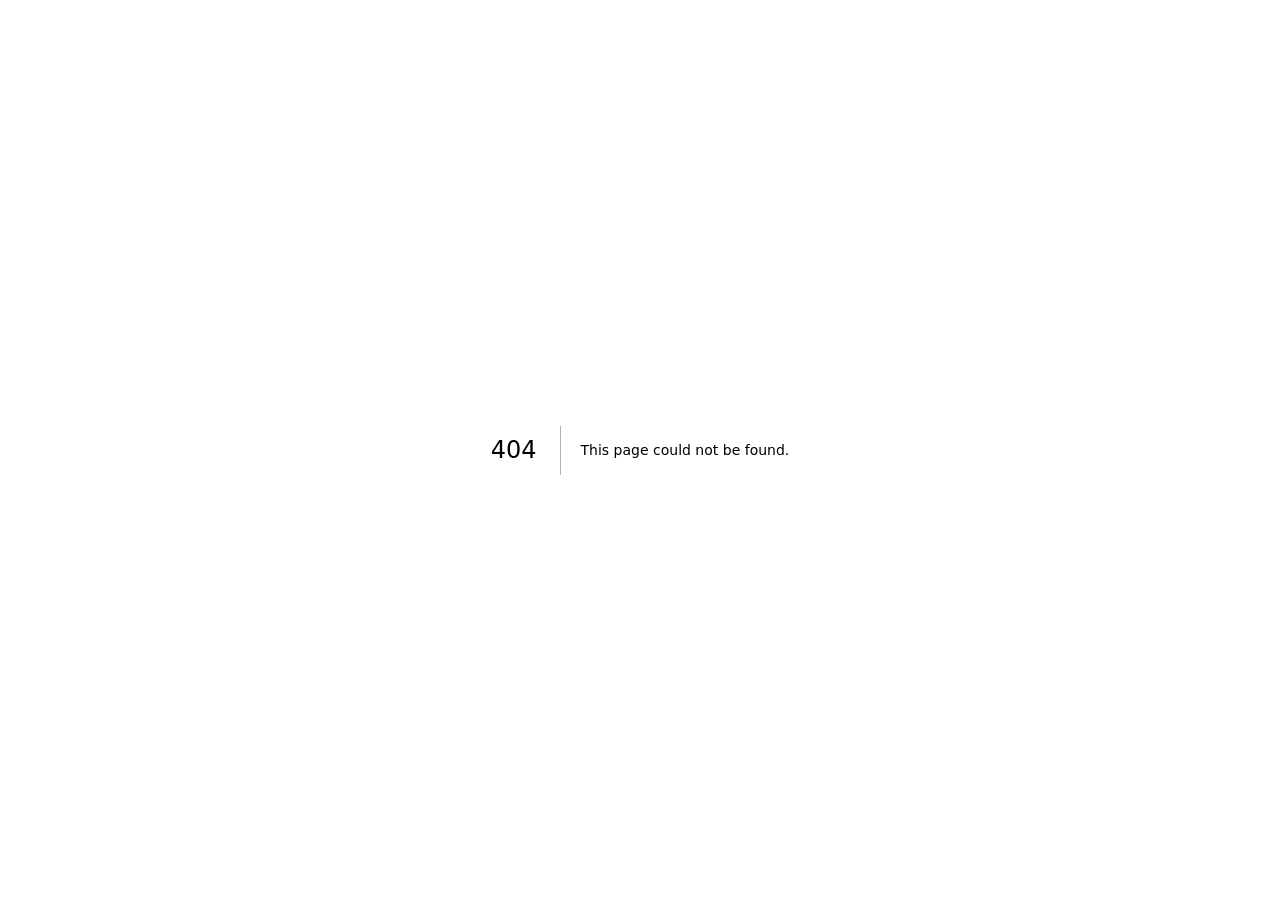
==== commit 87f70de3: "Yönetim paneli ve çok otobüslü demo" ====
--- a/404/index.html
+++ b/404/index.html
@@ -1 +1 @@
-<!DOCTYPE html><html lang="tr" class="montserrat_af88ae7c-module__ZqQk2G__variable plus_jakarta_sans_a0ef741a-module__hd28eW__variable h-full antialiased" data-scroll-behavior="smooth"><head><meta charSet="utf-8"/><meta name="viewport" content="width=device-width, initial-scale=1"/><link rel="stylesheet" href="/rotavibe-demo/_next/static/chunks/24s2dc7ngcosf.css" data-precedence="next"/><link rel="preload" as="script" fetchPriority="low" href="/rotavibe-demo/_next/static/chunks/310vm2bl3xxpt.js"/><script src="/rotavibe-demo/_next/static/chunks/19mx3mg6lkumu.js" async=""></script><script src="/rotavibe-demo/_next/static/chunks/1mh6a-0e61pyc.js" async=""></script><script src="/rotavibe-demo/_next/static/chunks/11_4d32q8v9-g.js" async=""></script><script src="/rotavibe-demo/_next/static/chunks/turbopack-2nk-ohf3jc-03.js" async=""></script><script src="/rotavibe-demo/_next/static/chunks/3dimhxc6lx1tc.js" async=""></script><meta name="robots" content="noindex"/><meta name="theme-color" content="#f5f7fb" media="(prefers-color-scheme: light)"/><meta name="theme-color" content="#040b19" media="(prefers-color-scheme: dark)"/><title>RotaVibe — Yaklaşan turlar ve kayıt</title><meta name="description" content="Yaklaşan turları incele, koltuğunu seç, kaydını dakikalar içinde tamamla. Kalkış noktaları, ücret, otobüs ve doluluk bilgisi tek ekranda."/><meta name="robots" content="noindex, nofollow"/><link rel="icon" href="/rotavibe-demo/icon.svg?icon.18daumko65x9e.svg" sizes="any" type="image/svg+xml"/><meta name="next-size-adjust" content=""/><title>404: This page could not be found.</title><script src="/rotavibe-demo/_next/static/chunks/0cz1d0mv5g_q7.js" noModule=""></script></head><body class="flex min-h-full flex-col"><div hidden=""><!--$--><!--/$--></div><script type="text/javascript">(function(){try{var t=localStorage.getItem("rotavibe-tema");if(t!=="light"&&t!=="dark"){t=matchMedia("(prefers-color-scheme: dark)").matches?"dark":"light"}document.documentElement.dataset.theme=t}catch(e){document.documentElement.dataset.theme="light"}})()</script><header class="sticky top-0 z-40 border-b border-line bg-bg/80 backdrop-blur-xl"><div class="mx-auto flex h-16 max-w-6xl items-center gap-4 px-4 sm:px-6"><a class="shrink-0 rounded-lg" aria-label="RotaVibe ana sayfa" href="/rotavibe-demo/"><span class="inline-flex items-center gap-2.5 " role="img" aria-label="RotaVibe"><svg viewBox="0 0 503 717" class="h-10 w-auto shrink-0" aria-hidden="true" focusable="false"><g transform="translate(0.000000,717.000000) scale(0.025000,-0.025000)" fill="var(--logo-ink)"><path d="M9705 28425 c-16 -2 -151 -9 -300 -15 -148 -6 -308 -16 -355 -21 -47 -6 -132 -14 -190 -19 -256 -24 -665 -89 -935 -150 -44 -10 -105 -23 -135 -30 -209 -46 -439 -103 -565 -140 -22 -6 -74 -21 -115 -32 -123 -34 -274 -82 -435 -140 -44 -16 -98 -35 -120 -43 -80 -27 -130 -46 -150 -55 -11 -5 -51 -21 -90 -35 -38 -14 -90 -35 -115 -45 -25 -11 -90 -38 -145 -61 -279 -115 -734 -344 -1015 -509 -8 -5 -49 -28 -90 -51 -41 -23 -97 -56 -125 -74 -27 -17 -81 -51 -120 -76 -188 -119 -494 -327 -620 -424 -44 -33 -90 -67 -101 -75 -24 -17 -202 -159 -308 -248 -38 -31 -114 -97 -169 -145 -54 -48 -115 -102 -135 -120 -190 -167 -441 -417 -632 -627 -147 -162 -172 -191 -226 -255 -27 -33 -54 -64 -60 -70 -37 -33 -350 -441 -454 -591 -63 -91 -280 -417 -280 -420 0 -3 -8 -17 -18 -32 -47 -69 -74 -112 -100 -160 -15 -28 -51 -92 -80 -142 -124 -215 -285 -532 -457 -905 -46 -101 -219 -543 -231 -591 -4 -16 -13 -38 -20 -49 -8 -11 -14 -27 -14 -37 0 -10 -9 -37 -19 -60 -23 -52 -114 -339 -161 -508 -12 -41 -29 -104 -40 -140 -10 -36 -28 -108 -40 -160 -12 -52 -31 -124 -40 -160 -10 -36 -22 -87 -25 -115 -4 -27 -14 -65 -21 -84 -8 -18 -14 -45 -14 -58 0 -14 -9 -64 -19 -112 -42 -191 -71 -394 -126 -881 -39 -342 -41 -1237 -4 -1613 5 -50 16 -164 24 -252 8 -88 20 -191 25 -230 6 -38 15 -108 20 -155 6 -47 15 -101 20 -120 5 -19 12 -66 15 -105 4 -38 16 -103 26 -144 10 -41 19 -85 19 -98 0 -13 8 -58 19 -101 10 -42 28 -122 41 -177 12 -55 30 -134 41 -176 10 -42 19 -85 19 -96 0 -11 8 -49 19 -84 10 -35 28 -102 41 -149 23 -89 48 -180 81 -290 11 -36 19 -70 19 -77 0 -7 6 -27 14 -45 15 -34 51 -139 66 -193 5 -16 23 -68 40 -115 17 -47 36 -103 41 -125 6 -21 14 -44 18 -50 5 -5 14 -26 19 -45 6 -19 23 -66 37 -105 15 -38 33 -88 40 -110 7 -22 20 -53 29 -70 9 -16 16 -36 16 -42 0 -7 9 -32 19 -55 11 -24 32 -73 47 -110 30 -72 56 -87 85 -51 19 23 372 343 534 483 222 194 616 539 695 610 71 63 368 320 564 488 50 43 132 115 183 162 110 99 107 82 48 271 -20 63 -42 143 -50 179 -8 36 -31 130 -51 210 -42 171 -61 255 -73 330 -27 165 -43 263 -56 330 -8 41 -19 118 -25 170 -5 52 -14 127 -19 165 -49 364 -47 1201 4 1490 7 44 16 116 20 160 3 44 12 105 20 135 7 30 16 80 20 110 4 30 13 78 20 105 7 28 16 73 20 100 3 28 12 73 20 100 7 28 21 82 30 120 29 128 35 150 55 215 42 140 123 388 145 445 12 33 39 107 60 165 20 58 48 130 60 160 126 298 151 349 310 655 91 175 106 201 189 332 27 43 67 107 89 143 376 608 1016 1292 1627 1739 301 221 296 217 485 331 94 57 184 111 200 120 17 10 66 39 110 65 101 61 412 216 570 284 66 29 147 64 180 78 72 32 396 149 600 218 110 37 342 100 495 134 52 12 113 27 135 33 22 6 78 16 125 23 47 7 123 20 170 28 113 22 339 53 535 74 232 26 1167 26 1360 1 72 -10 159 -20 195 -23 36 -3 106 -12 155 -20 50 -8 122 -19 160 -24 129 -19 344 -63 565 -116 81 -20 253 -69 420 -119 41 -13 127 -44 350 -126 47 -17 96 -35 110 -40 33 -11 92 -36 159 -67 29 -13 72 -31 94 -39 22 -8 45 -18 51 -23 6 -5 52 -26 101 -49 974 -436 2009 -1276 2631 -2137 234 -324 386 -576 545 -905 83 -172 90 -186 124 -270 15 -36 31 -74 37 -84 5 -10 18 -42 28 -70 9 -28 29 -82 42 -121 14 -38 38 -110 52 -160 15 -49 33 -112 42 -140 8 -27 19 -74 24 -103 5 -30 12 -58 15 -63 28 -45 84 -511 85 -699 0 -280 -68 -628 -170 -865 -181 -418 -443 -754 -790 -1011 -281 -208 -404 -274 -705 -378 -155 -53 -175 -62 -175 -75 0 -9 2291 -2302 3233 -3236 646 -640 705 -695 755 -695 13 0 101 -15 195 -34 145 -29 429 -84 722 -141 154 -30 185 -30 185 -3 0 13 -4 28 -9 33 -5 6 -37 64 -71 130 -34 66 -79 149 -100 185 -20 36 -67 124 -105 195 -37 72 -87 164 -110 205 -61 109 -148 266 -184 333 -74 137 -98 181 -192 347 -55 96 -104 182 -109 190 -5 8 -22 40 -39 71 -33 63 -128 230 -226 399 -37 63 -83 144 -103 180 -20 36 -46 83 -58 105 -13 22 -36 65 -52 95 -16 30 -43 78 -60 105 -17 28 -40 66 -50 85 -10 19 -29 53 -42 75 -12 22 -34 60 -48 85 -14 25 -45 80 -68 122 -24 43 -44 80 -44 84 0 4 -6 15 -14 23 -7 9 -27 41 -44 72 -16 31 -37 67 -46 80 -31 46 -29 50 139 245 176 203 257 314 380 519 20 33 49 80 65 105 16 25 36 59 45 75 8 17 26 48 40 70 14 22 30 51 35 65 6 14 15 32 20 40 6 8 13 22 17 30 3 8 20 47 38 85 18 39 44 99 59 135 15 36 34 79 42 95 7 17 20 48 28 70 8 22 24 65 36 95 119 308 221 767 250 1130 6 74 16 185 21 245 11 127 4 342 -17 530 -8 72 -14 159 -14 195 0 36 -5 83 -10 105 -6 22 -17 94 -25 159 -9 65 -18 123 -21 127 -5 8 -22 94 -55 279 -5 30 -16 76 -25 101 -8 26 -19 69 -24 95 -5 27 -15 69 -23 94 -8 25 -25 79 -37 120 -12 41 -30 100 -40 130 -10 30 -30 96 -46 145 -16 50 -34 101 -41 115 -7 14 -13 32 -13 40 0 8 -9 37 -20 65 -10 27 -38 100 -61 160 -22 61 -49 128 -59 150 -9 22 -24 56 -33 75 -41 94 -158 341 -255 540 -48 97 -152 287 -213 388 -9 15 -25 43 -36 62 -46 80 -116 197 -137 230 -267 413 -457 671 -719 980 -49 58 -114 134 -144 170 -531 627 -1485 1413 -2298 1895 -282 168 -392 228 -593 326 -338 165 -538 259 -549 259 -6 0 -28 10 -134 59 -25 11 -50 21 -55 21 -5 1 -27 9 -49 20 -22 11 -46 19 -52 20 -7 0 -32 9 -55 19 -92 40 -158 65 -323 118 -44 14 -132 43 -195 63 -112 37 -176 56 -330 99 -41 11 -106 30 -144 41 -37 11 -76 20 -85 20 -10 0 -47 8 -82 19 -35 10 -109 28 -164 41 -55 12 -127 29 -160 37 -62 15 -155 33 -305 58 -47 8 -107 19 -135 25 -27 6 -102 17 -165 25 -63 7 -149 18 -190 24 -221 30 -473 52 -705 61 -294 12 -685 20 -730 15z M10394 20027 c-16 -18 -38 -46 -49 -61 -11 -15 -31 -43 -45 -62 -47 -64 -111 -153 -350 -490 -81 -114 -201 -281 -208 -289 -27 -32 -43 -66 -38 -82 3 -10 89 -101 191 -202 199 -198 204 -206 153 -249 -249 -207 -792 -690 -1065 -947 -231 -217 -433 -399 -464 -419 -41 -26 -82 -11 -191 65 -46 33 -100 68 -121 80 -45 24 -30 31 -197 -91 -58 -42 -136 -99 -175 -125 -38 -27 -113 -82 -165 -122 -126 -96 -241 -183 -282 -211 -37 -26 -241 -173 -368 -265 -46 -34 -172 -128 -280 -208 -107 -80 -244 -179 -305 -219 -60 -41 -185 -126 -276 -189 -195 -135 -468 -313 -548 -356 -31 -17 -67 -38 -81 -48 -66 -46 -81 -1 -19 58 23 22 65 67 93 101 28 33 103 119 166 190 64 71 168 190 232 264 64 74 183 209 263 300 81 91 208 237 283 325 75 88 191 221 257 296 66 74 163 184 215 244 52 60 105 120 118 134 40 43 32 60 -73 151 -53 47 -187 171 -400 370 -38 37 -106 97 -150 135 -44 39 -114 102 -155 141 -156 149 -168 155 -211 107 -14 -16 -173 -170 -355 -343 -382 -366 -442 -427 -450 -459 -6 -20 12 -42 125 -155 144 -145 151 -159 97 -197 -43 -30 -233 -177 -431 -334 -319 -253 -423 -335 -496 -391 -42 -33 -132 -105 -199 -161 -83 -70 -130 -103 -147 -103 -22 0 -56 18 -216 117 -29 18 -63 32 -77 32 -24 0 -325 -221 -748 -549 -78 -61 -204 -157 -280 -214 -285 -213 -609 -454 -676 -502 -37 -27 -103 -76 -145 -110 -42 -33 -119 -91 -171 -129 -52 -38 -120 -90 -151 -115 -31 -25 -121 -94 -200 -155 -79 -60 -151 -117 -160 -125 -10 -8 -33 -26 -54 -40 -103 -71 -108 -80 -76 -152 11 -24 27 -63 37 -88 35 -91 357 -748 421 -860 11 -19 46 -84 78 -145 31 -60 63 -118 70 -130 7 -11 27 -47 45 -80 18 -33 45 -84 61 -112 16 -29 42 -77 58 -105 15 -29 39 -71 51 -93 13 -22 28 -49 34 -60 6 -11 19 -31 27 -45 9 -14 53 -88 98 -165 45 -77 86 -147 92 -155 5 -8 16 -28 25 -45 8 -16 28 -50 44 -75 16 -25 36 -58 45 -75 8 -16 21 -39 28 -50 7 -11 42 -69 78 -130 37 -60 103 -168 149 -240 45 -71 94 -150 109 -174 14 -24 37 -58 51 -76 14 -18 39 -54 55 -81 17 -26 35 -55 40 -63 18 -28 48 -74 80 -126 100 -158 134 -210 271 -415 83 -124 185 -277 227 -340 43 -63 108 -160 145 -215 37 -55 125 -185 195 -290 71 -104 134 -196 141 -203 20 -20 49 -2 176 109 356 310 938 737 1345 986 280 171 298 182 415 245 30 17 84 47 120 68 158 91 510 273 700 363 52 25 138 65 190 90 52 24 127 59 165 76 39 18 84 38 100 46 17 8 80 35 140 60 61 25 153 64 205 87 52 22 118 49 145 60 28 11 68 29 91 39 23 11 46 19 52 19 6 0 31 9 54 19 24 11 77 32 118 47 41 15 80 31 85 35 6 3 28 12 50 19 22 7 49 19 60 26 11 8 28 14 38 14 10 0 34 8 55 19 20 10 80 33 132 51 111 38 168 59 265 95 39 14 86 31 105 37 19 5 40 14 46 19 6 5 31 15 55 23 24 8 76 26 114 41 39 14 84 30 100 35 17 5 68 23 115 40 47 17 101 36 120 42 19 5 44 17 55 24 11 8 26 14 34 14 7 0 32 9 55 19 75 36 321 141 328 141 18 0 282 132 330 165 256 178 254 388 -7 565 -130 88 -237 158 -290 190 -430 260 -717 589 -760 869 -69 457 342 901 1115 1205 52 21 106 42 120 47 45 19 284 97 440 144 238 72 432 117 705 160 50 8 113 19 140 25 163 32 531 77 840 101 151 12 1127 15 1146 4 29 -18 -45 -65 -103 -65 -31 0 -567 -170 -813 -257 -270 -96 -680 -277 -875 -384 -358 -199 -529 -413 -449 -564 56 -106 172 -183 514 -340 33 -15 144 -68 247 -116 103 -49 190 -89 193 -89 2 0 48 -20 101 -45 53 -25 98 -45 101 -45 8 0 111 -49 343 -165 302 -150 346 -173 408 -212 29 -18 54 -33 56 -33 3 0 59 -34 126 -76 586 -363 894 -738 971 -1184 17 -95 17 -299 0 -376 -42 -195 -85 -324 -158 -474 -188 -382 -437 -671 -1243 -1440 -627 -598 -914 -894 -1136 -1170 -235 -293 -415 -551 -534 -768 -8 -15 -41 -73 -73 -129 -56 -101 -151 -296 -196 -403 -13 -30 -32 -73 -42 -96 -11 -23 -19 -50 -19 -61 0 -10 -4 -23 -9 -29 -10 -9 -53 -137 -90 -264 -12 -41 -28 -95 -36 -120 -33 -108 -104 -468 -108 -549 -3 -85 14 -73 110 74 157 242 299 455 674 1015 181 270 230 345 364 550 59 91 119 177 133 193 l26 27 1558 0 c1471 0 1559 1 1574 18 55 59 1120 1665 1360 2050 21 34 93 145 159 246 119 182 139 213 159 251 6 11 36 58 67 105 64 97 100 156 179 290 11 19 28 47 38 62 9 15 55 91 102 168 47 77 95 157 108 178 12 20 26 46 31 57 5 11 39 72 76 135 37 63 75 129 85 145 9 17 28 48 41 71 193 328 382 676 560 1024 30 58 64 122 77 144 14 23 21 47 18 60 -3 11 -459 471 -1013 1021 -877 871 -1560 1553 -2273 2270 -231 233 -1358 1346 -1415 1399 -21 20 -49 36 -61 36 -32 0 -91 -71 -145 -176 -110 -211 -373 -630 -418 -666 -18 -14 -34 -18 -55 -14 -22 5 -41 -1 -77 -25 -55 -35 -62 -34 -194 26 -140 63 -239 95 -374 119 -36 6 -66 17 -69 24 -2 6 41 58 96 114 90 94 149 158 193 213 48 58 99 1 -769 864 -1109 1104 -1341 1331 -1362 1331 -10 0 -31 -15 -46 -33z M10463 14444 c-23 -10 -14 -37 36 -109 67 -98 219 -226 480 -403 738 -500 903 -654 999 -930 49 -143 33 -323 -43 -468 -8 -16 -15 -34 -15 -40 0 -6 -9 -19 -20 -29 -11 -10 -20 -22 -20 -27 0 -20 -116 -151 -198 -223 -164 -145 -407 -311 -657 -450 -22 -12 -56 -31 -75 -43 -19 -12 -51 -30 -70 -40 -41 -22 -79 -42 -100 -53 -23 -13 -595 -297 -865 -429 -132 -65 -391 -193 -575 -284 -291 -145 -369 -184 -500 -251 -14 -7 -79 -42 -145 -77 -66 -36 -151 -82 -190 -103 -99 -53 -387 -219 -470 -270 -38 -24 -113 -69 -165 -100 -159 -94 -267 -164 -464 -299 -133 -91 -123 -84 -531 -391 -526 -397 -1238 -1073 -1520 -1444 -25 -33 -51 -63 -56 -67 -6 -3 -14 -17 -20 -31 -9 -25 -6 -32 81 -167 8 -13 114 -171 235 -351 121 -180 267 -399 325 -485 58 -87 132 -197 165 -245 33 -48 110 -164 172 -258 236 -361 425 -631 445 -635 11 -2 19 5 22 20 2 13 9 47 15 76 6 30 11 91 11 136 0 107 36 453 55 534 8 34 22 113 31 175 9 61 27 145 40 185 13 40 35 124 48 186 13 62 33 131 44 152 11 21 25 66 32 99 7 32 28 94 46 136 19 43 34 83 34 91 0 7 18 51 40 98 22 47 40 91 40 99 0 7 18 48 39 90 22 42 45 91 52 109 6 18 25 49 40 69 16 20 29 41 29 47 0 6 18 39 40 74 22 34 40 67 40 72 0 4 12 22 26 39 14 17 39 58 55 91 18 39 39 64 58 74 16 9 34 29 40 46 48 138 477 614 862 956 251 223 852 662 1163 849 36 22 95 58 130 80 91 57 151 93 231 141 39 23 113 67 165 99 87 53 110 67 181 107 13 7 31 18 39 24 8 7 56 33 105 59 50 26 135 73 190 104 55 31 120 67 145 80 25 13 52 29 60 36 8 7 87 53 175 104 167 96 348 206 500 304 50 32 119 77 155 100 244 157 553 423 699 602 355 432 315 893 -111 1276 -106 96 -218 185 -288 231 -227 147 -278 178 -493 298 -247 139 -673 407 -820 517 -48 36 -162 56 -204 37z"></path></g><g transform="translate(0.000000,717.000000) scale(0.025000,-0.025000)" fill="var(--logo-red)"><path d="M8995 23424 c-219 -11 -429 -26 -480 -34 -33 -5 -112 -17 -175 -26 -205 -29 -591 -134 -775 -211 -362 -152 -543 -244 -819 -420 -417 -266 -884 -739 -1168 -1183 -133 -209 -289 -510 -353 -685 -10 -27 -21 -55 -26 -60 -14 -19 -99 -258 -135 -379 -19 -65 -36 -122 -39 -126 -8 -13 -75 -332 -93 -445 -74 -455 -59 -1096 35 -1515 14 -63 28 -128 31 -145 5 -32 19 -55 33 -55 11 0 140 110 266 226 56 52 134 122 175 155 40 34 142 122 226 197 84 74 168 147 186 161 19 14 84 70 146 124 182 159 165 158 317 16 59 -56 124 -113 143 -128 19 -14 113 -96 209 -181 96 -85 200 -177 230 -204 31 -26 88 -78 126 -115 197 -188 416 -371 443 -371 10 0 30 12 44 28 65 70 1202 1187 1663 1633 93 90 273 266 400 390 568 557 799 769 838 769 22 0 64 -35 220 -187 106 -104 272 -262 368 -353 165 -157 393 -380 1179 -1156 190 -187 399 -393 465 -456 217 -208 218 -209 272 -165 15 13 68 49 116 80 102 67 107 76 107 199 0 49 5 156 12 237 16 206 -3 533 -51 866 -93 647 -420 1391 -850 1935 -370 467 -791 823 -1291 1090 -69 37 -138 74 -155 83 -59 32 -181 85 -253 111 -40 14 -85 32 -100 40 -48 24 -344 113 -498 150 -286 68 -766 121 -989 110z M7570 8420 c0 -5 -14 -17 -30 -25 -21 -11 -40 -35 -59 -75 -16 -33 -41 -74 -55 -91 -14 -17 -26 -35 -26 -39 0 -5 -18 -38 -40 -72 -22 -35 -40 -68 -40 -74 0 -6 -13 -27 -29 -47 -15 -20 -34 -51 -40 -69 -7 -18 -30 -67 -52 -109 -21 -42 -39 -83 -39 -90 0 -8 -18 -52 -40 -99 -22 -47 -40 -91 -40 -98 0 -8 -15 -48 -34 -91 -18 -42 -39 -104 -46 -136 -7 -33 -21 -78 -32 -99 -11 -21 -31 -90 -44 -152 -13 -62 -35 -146 -48 -186 -13 -40 -31 -124 -40 -185 -9 -62 -23 -141 -31 -175 -19 -81 -55 -427 -55 -534 0 -45 -5 -106 -11 -136 -6 -29 -13 -63 -15 -75 -2 -13 -11 -23 -20 -23 -25 0 58 -128 361 -555 51 -71 108 -153 126 -181 57 -86 147 -216 186 -271 92 -125 180 -250 203 -288 25 -40 136 -202 192 -280 16 -22 79 -107 139 -190 60 -82 139 -193 176 -245 70 -100 113 -159 259 -355 49 -66 100 -136 114 -157 77 -113 152 -214 295 -394 88 -111 196 -250 240 -308 99 -132 280 -360 360 -453 33 -39 97 -115 143 -171 46 -55 94 -112 107 -126 23 -25 127 -146 210 -246 128 -153 379 -420 395 -420 10 0 40 25 67 56 26 31 64 75 84 98 30 35 72 87 250 312 13 17 69 87 125 155 55 68 154 196 220 284 67 88 189 250 273 360 83 110 185 250 227 310 67 99 114 166 263 377 25 35 104 151 176 258 72 107 215 319 317 470 102 151 215 320 251 375 36 55 98 147 137 205 39 58 93 139 119 180 100 154 151 231 307 465 88 132 204 308 257 390 87 134 304 466 392 600 18 28 63 97 100 155 38 58 96 148 130 200 128 197 194 298 209 326 9 16 25 40 35 54 25 33 223 336 346 530 55 85 137 214 183 285 47 72 99 153 117 180 17 28 46 72 63 99 61 95 178 86 -1168 86 -864 0 -1186 -3 -1204 -11 -14 -7 -49 -48 -77 -93 -29 -45 -116 -175 -193 -291 -298 -447 -414 -622 -442 -668 -45 -75 -75 -121 -123 -189 -24 -35 -88 -128 -142 -208 -54 -80 -125 -183 -158 -230 -33 -47 -89 -128 -123 -180 -331 -497 -850 -1267 -952 -1413 -24 -34 -49 -62 -57 -62 -19 0 -58 53 -249 333 -28 39 -74 106 -102 148 -29 43 -57 84 -63 93 -5 8 -39 56 -74 106 -35 49 -80 113 -99 140 -20 28 -117 172 -217 320 -100 149 -226 335 -280 415 -54 80 -171 253 -260 385 -89 132 -204 302 -256 378 -97 143 -136 201 -179 267 -33 51 -312 469 -360 540 -20 30 -103 152 -183 271 -80 119 -162 241 -183 270 -49 70 -74 107 -104 157 -24 40 -40 53 -40 32z M19030 1840 c-373 -37 -714 -383 -761 -774 -27 -223 15 -410 128 -567 43 -60 188 -172 242 -187 20 -6 61 -20 91 -32 115 -44 303 -36 480 20 340 109 600 402 640 722 50 404 -87 656 -435 796 -60 25 -250 35 -385 22z"></path></g></svg><svg viewBox="0 0 975 178" class="h-[1.15rem] w-auto shrink-0" aria-hidden="true" focusable="false"><g transform="translate(0.000000,178.000000) scale(0.025000,-0.025000)" fill="var(--logo-ink)"><path d="M1749 6834 c-7 -9 -22 -55 -32 -103 -23 -109 -51 -232 -77 -341 -11 -47 -29 -123 -39 -170 -11 -47 -29 -128 -41 -180 -12 -52 -30 -133 -40 -180 -18 -86 -25 -120 -56 -245 -19 -82 -37 -160 -59 -265 -9 -41 -22 -97 -30 -125 -15 -54 -28 -109 -51 -220 -8 -38 -20 -90 -28 -115 -7 -25 -23 -92 -35 -150 -12 -58 -31 -139 -41 -180 -11 -41 -29 -115 -40 -165 -11 -49 -29 -126 -40 -170 -11 -44 -22 -98 -26 -120 -3 -22 -10 -53 -14 -70 -5 -16 -21 -84 -35 -150 -42 -187 -74 -325 -89 -380 -13 -44 -36 -146 -65 -285 -5 -25 -14 -63 -20 -85 -5 -22 -19 -83 -31 -135 -11 -52 -30 -133 -40 -180 -11 -47 -29 -130 -41 -185 -12 -55 -28 -125 -36 -155 -7 -30 -20 -84 -27 -120 -7 -36 -21 -96 -31 -135 -9 -38 -21 -86 -26 -105 -15 -61 -68 -292 -90 -390 -12 -52 -27 -120 -35 -150 -8 -30 -18 -77 -23 -105 -5 -27 -19 -90 -30 -140 -11 -49 -29 -128 -39 -175 -24 -104 -89 -372 -102 -421 -5 -19 -19 -78 -30 -130 -11 -52 -26 -123 -34 -159 -10 -45 -11 -68 -4 -77 12 -15 1483 -19 1506 -4 7 4 19 37 27 72 15 69 45 196 77 324 11 44 26 114 34 155 7 41 19 89 25 105 6 17 14 50 19 75 4 25 20 99 35 165 15 66 35 156 45 200 10 44 28 123 40 175 22 93 47 206 74 325 8 33 22 92 31 130 9 39 25 104 35 145 10 41 22 98 26 125 7 51 28 105 42 105 306 7 770 6 789 -1 14 -5 30 -24 39 -46 8 -21 22 -52 30 -70 8 -17 14 -34 14 -37 0 -3 17 -43 38 -88 22 -46 51 -112 66 -148 57 -133 85 -198 135 -302 22 -48 41 -90 41 -93 0 -4 12 -32 26 -63 30 -66 33 -73 74 -172 18 -41 47 -108 66 -148 19 -40 34 -76 34 -80 0 -4 7 -20 16 -37 8 -16 29 -61 46 -100 17 -38 46 -104 65 -145 62 -135 71 -154 99 -220 26 -63 54 -125 115 -257 16 -34 29 -66 29 -72 0 -29 53 -31 921 -29 785 3 883 5 892 19 11 17 10 18 -148 344 -56 116 -123 257 -150 315 -26 58 -87 184 -135 280 -47 96 -121 249 -162 340 -42 91 -164 344 -272 562 -108 219 -196 401 -196 406 0 5 -9 17 -20 27 -11 10 -20 31 -20 46 0 29 5 32 138 90 391 171 829 544 1049 893 197 313 263 470 349 825 79 329 82 785 8 1036 -121 408 -312 686 -634 921 -61 45 -283 174 -298 174 -6 0 -32 11 -59 24 -95 48 -287 107 -428 132 -44 7 -93 18 -110 24 -70 25 -337 30 -1621 30 -1232 0 -1353 -1 -1365 -16z m2441 -1331 c19 -6 60 -16 90 -23 30 -7 66 -18 80 -25 14 -7 45 -23 70 -35 231 -112 369 -402 331 -695 -64 -490 -425 -850 -921 -920 -152 -21 -1216 -23 -1244 -2 -18 13 -17 19 12 143 17 71 43 183 57 249 15 66 33 140 41 164 8 25 14 56 14 71 0 14 7 51 16 81 17 54 29 106 58 249 8 41 22 100 30 130 8 30 22 89 31 130 24 107 44 192 66 290 11 47 24 107 29 133 16 85 -38 79 619 74 367 -2 599 -7 621 -14z M13960 6219 c-41 -4 -210 -15 -375 -24 -165 -9 -338 -20 -385 -25 -47 -6 -178 -13 -293 -17 -115 -3 -217 -11 -229 -17 -21 -11 -31 -43 -67 -226 -5 -25 -19 -85 -30 -135 -12 -49 -30 -133 -42 -185 -11 -52 -27 -124 -35 -160 -8 -36 -21 -94 -28 -130 -34 -164 -59 -268 -72 -297 l-13 -33 -308 0 c-169 0 -313 -4 -319 -8 -19 -12 -32 -45 -39 -97 -4 -27 -13 -70 -20 -95 -8 -25 -17 -63 -20 -85 -6 -41 -34 -157 -62 -254 -8 -30 -19 -78 -23 -105 -8 -51 -27 -137 -57 -251 -8 -33 -19 -85 -23 -115 -4 -30 -13 -69 -20 -86 -27 -65 -33 -64 298 -64 352 0 342 4 308 -108 -13 -44 -29 -119 -62 -292 -7 -41 -18 -86 -24 -100 -6 -14 -14 -48 -19 -75 -8 -47 -26 -122 -56 -245 -17 -69 -62 -267 -69 -300 -2 -14 -16 -77 -31 -140 -14 -63 -32 -150 -40 -192 -7 -43 -18 -93 -24 -111 -7 -19 -16 -58 -21 -88 -6 -30 -21 -103 -36 -164 -14 -60 -32 -144 -40 -185 -8 -41 -18 -88 -24 -105 -38 -121 -39 -567 0 -690 95 -304 231 -475 485 -609 188 -100 583 -170 823 -147 220 21 301 31 344 40 24 6 75 15 113 21 39 6 95 17 125 26 129 36 198 57 240 74 25 9 57 20 71 24 28 6 59 63 59 107 0 11 11 68 25 127 14 59 30 127 35 152 10 49 51 221 105 445 18 77 37 158 40 180 4 22 13 64 22 94 20 73 6 90 -59 72 -24 -6 -76 -16 -117 -21 -40 -6 -77 -13 -82 -16 -13 -7 -192 -31 -304 -39 -153 -12 -297 27 -362 97 -79 85 -95 271 -43 478 5 19 20 87 34 150 14 63 37 167 51 230 14 63 35 156 46 205 11 50 27 115 34 145 8 30 26 109 40 175 15 66 36 158 46 205 11 47 27 114 35 150 48 208 99 407 107 418 7 9 126 12 532 12 412 0 525 3 533 13 10 12 34 103 168 662 117 488 113 468 94 480 -5 3 -240 6 -521 5 -371 0 -515 3 -525 11 -19 16 -18 43 10 151 13 51 31 127 40 168 64 299 95 444 116 535 66 287 77 365 55 381 -10 8 -24 13 -29 13 -6 -1 -45 -5 -86 -10z M8815 5070 c-77 -8 -236 -33 -320 -51 -114 -23 -150 -33 -270 -70 -71 -22 -179 -61 -240 -86 -60 -25 -128 -52 -150 -60 -130 -47 -462 -254 -640 -398 -295 -239 -636 -666 -792 -995 -46 -96 -153 -352 -153 -366 0 -6 -11 -46 -24 -88 -221 -694 -141 -1459 200 -1916 176 -236 405 -428 654 -546 63 -30 124 -60 134 -65 37 -21 223 -82 306 -100 25 -6 68 -17 97 -25 186 -53 739 -76 983 -41 288 41 543 105 740 186 41 17 79 31 83 31 4 0 63 27 131 60 68 33 126 60 129 60 3 0 33 18 66 40 33 22 63 40 66 40 3 0 18 8 33 19 15 10 61 40 102 67 41 27 82 54 90 61 339 264 522 459 731 778 110 169 152 245 230 425 112 257 176 477 231 800 23 133 16 641 -10 755 -13 55 -27 119 -33 143 -44 201 -217 522 -384 712 -254 290 -727 547 -1095 595 -30 4 -84 14 -120 22 -77 17 -646 27 -775 13z m250 -1231 c112 -14 255 -58 321 -100 109 -70 127 -85 192 -153 105 -110 147 -183 196 -334 39 -122 44 -430 9 -561 -8 -31 -21 -81 -28 -111 -85 -367 -418 -793 -735 -942 -169 -80 -199 -90 -355 -119 -519 -95 -977 153 -1097 593 -47 172 -27 512 42 719 227 672 822 1085 1455 1008z M17060 5070 c-388 -38 -837 -217 -1210 -482 -500 -355 -924 -972 -1116 -1625 -158 -539 -176 -1097 -48 -1556 240 -864 1086 -1316 2089 -1117 61 12 196 50 216 60 10 6 26 10 36 10 39 0 328 133 430 198 100 64 195 132 291 210 107 85 127 92 119 38 -12 -74 -48 -267 -63 -339 -13 -61 -13 -81 -4 -92 15 -18 1312 -23 1340 -5 8 5 20 35 27 67 30 148 52 243 58 253 3 5 12 42 20 82 17 90 54 245 91 383 14 50 88 380 105 464 5 24 16 67 23 95 24 81 167 674 181 746 4 19 13 55 20 80 7 25 23 90 35 145 11 55 30 136 40 180 28 116 90 389 105 465 8 36 23 101 35 145 37 138 61 237 80 330 10 50 23 103 29 118 6 16 11 40 11 54 0 15 7 49 15 77 19 65 55 209 65 261 7 35 38 163 69 290 6 22 20 85 32 140 12 55 27 121 34 147 22 84 79 78 -704 78 -398 1 -698 -3 -703 -8 -9 -9 -31 -100 -48 -202 -5 -30 -14 -66 -19 -80 -6 -14 -17 -61 -26 -104 -25 -127 -33 -130 -107 -38 -247 304 -566 476 -991 532 -87 11 -440 11 -557 0z m572 -1234 c368 -56 631 -310 687 -666 45 -280 -67 -769 -228 -1001 -17 -24 -46 -65 -64 -91 -86 -125 -250 -285 -372 -365 -77 -50 -265 -143 -289 -143 -8 0 -37 -8 -63 -19 -231 -90 -604 -73 -821 38 -138 70 -266 195 -335 326 -226 428 -44 1178 378 1560 228 207 460 322 745 368 61 10 275 6 362 -7z"></path></g><g transform="translate(0.000000,178.000000) scale(0.025000,-0.025000)" fill="var(--logo-red)"><path d="M21030 6830 c-18 -18 -18 -23 -5 -67 7 -26 16 -68 20 -93 3 -25 10 -65 16 -90 5 -25 19 -103 30 -175 39 -252 47 -300 57 -345 6 -25 13 -74 17 -110 4 -36 11 -83 17 -105 6 -22 17 -76 24 -120 15 -87 43 -242 68 -375 34 -177 46 -247 55 -315 6 -38 21 -124 36 -190 14 -66 30 -149 35 -185 5 -36 17 -101 25 -145 8 -44 31 -170 51 -280 20 -110 44 -245 54 -300 35 -191 60 -330 80 -435 11 -58 26 -148 35 -200 8 -52 21 -133 29 -180 9 -47 25 -139 36 -205 12 -66 28 -151 35 -190 8 -38 24 -131 36 -205 11 -74 31 -191 44 -260 13 -69 33 -188 45 -265 21 -132 37 -219 74 -395 9 -41 21 -110 26 -153 5 -44 14 -95 19 -115 6 -21 14 -68 20 -107 10 -76 47 -294 81 -470 12 -60 25 -141 30 -180 16 -121 32 -190 48 -202 12 -10 166 -13 690 -13 l674 0 26 28 c15 16 43 57 62 91 39 70 33 59 427 713 159 263 307 508 330 545 23 37 48 79 55 93 7 14 69 117 137 230 68 113 158 261 199 330 197 327 383 635 418 690 27 44 135 224 289 485 65 110 128 216 140 235 61 98 180 294 188 311 4 8 45 75 91 149 47 74 110 178 141 230 71 121 244 408 288 480 18 30 65 108 103 173 68 117 116 197 204 339 25 40 50 82 56 93 6 11 25 43 42 71 18 28 32 54 32 57 0 18 286 504 369 627 50 74 210 348 268 458 34 65 67 63 -782 62 -418 -1 -769 -4 -780 -6 -20 -5 -129 -164 -188 -274 -14 -25 -47 -83 -74 -130 -27 -47 -63 -110 -80 -140 -17 -30 -81 -143 -143 -250 -241 -420 -270 -470 -354 -617 -47 -84 -86 -155 -86 -157 0 -3 -31 -58 -69 -123 -78 -134 -253 -440 -316 -553 -23 -41 -77 -136 -120 -210 -43 -74 -130 -229 -194 -345 -148 -265 -359 -639 -514 -910 -159 -279 -203 -359 -378 -690 -55 -104 -70 -98 -86 35 -6 58 -19 157 -27 220 -23 170 -46 353 -57 453 -5 48 -18 145 -29 215 -11 70 -27 177 -35 237 -8 61 -22 160 -30 220 -8 61 -33 247 -55 415 -22 168 -45 334 -50 370 -10 61 -15 98 -40 295 -5 44 -17 125 -25 180 -8 55 -20 138 -25 185 -6 47 -21 164 -35 260 -14 96 -32 222 -39 280 -36 261 -59 421 -72 500 -12 75 -29 219 -53 442 -4 37 -12 73 -19 80 -10 10 -193 13 -802 15 -773 3 -790 3 -810 -17z M29840 6840 c-22 -9 -27 -20 -37 -78 -7 -37 -24 -107 -38 -157 -14 -49 -31 -117 -39 -150 -8 -33 -31 -123 -50 -200 -20 -77 -36 -149 -36 -159 0 -11 -7 -42 -14 -70 -19 -66 -43 -164 -61 -246 -7 -36 -26 -110 -40 -165 -15 -55 -33 -129 -40 -165 -8 -36 -23 -105 -35 -155 -11 -49 -32 -139 -46 -200 -13 -60 -31 -135 -38 -165 -7 -30 -21 -86 -30 -125 -9 -38 -23 -92 -31 -120 -32 -118 -93 -373 -165 -690 -11 -49 -30 -126 -41 -170 -11 -44 -25 -96 -30 -115 -12 -49 -62 -242 -100 -385 -17 -66 -36 -140 -41 -165 -5 -25 -16 -67 -24 -95 -25 -88 -45 -168 -59 -235 -21 -99 -44 -190 -61 -243 -9 -26 -20 -71 -24 -100 -5 -29 -19 -92 -33 -142 -13 -49 -29 -110 -36 -135 -54 -213 -74 -291 -83 -330 -5 -25 -23 -97 -40 -160 -17 -63 -35 -135 -40 -160 -13 -62 -48 -195 -65 -251 -7 -26 -18 -69 -23 -95 -5 -27 -16 -76 -25 -109 -28 -108 -53 -209 -65 -265 -7 -30 -25 -95 -41 -144 -16 -49 -29 -99 -29 -112 0 -12 -5 -35 -11 -51 -25 -64 -40 -145 -28 -159 17 -21 1341 -21 1362 0 7 8 21 49 31 92 10 44 24 95 32 114 7 19 18 53 23 75 5 22 16 58 25 80 8 22 15 52 16 67 0 55 32 47 75 -20 81 -127 298 -312 455 -387 228 -110 592 -170 885 -146 227 18 281 28 575 103 44 11 155 50 195 68 11 5 63 28 115 51 108 46 256 129 346 191 34 24 83 58 110 77 309 217 643 595 834 946 303 556 430 1003 455 1605 9 203 -22 445 -86 665 -143 489 -517 877 -1000 1038 -226 75 -274 82 -574 82 -291 0 -258 4 -530 -65 -102 -27 -270 -89 -375 -141 -103 -50 -393 -252 -449 -313 -44 -47 -73 -27 -48 32 8 21 24 82 37 137 12 55 37 156 55 225 19 69 41 157 49 195 9 39 23 95 31 125 8 30 31 120 50 200 19 80 50 204 70 275 19 72 57 218 85 325 27 107 61 236 75 285 13 50 38 146 55 215 17 69 38 153 47 188 12 49 13 66 4 75 -15 15 -1392 21 -1431 7z m1853 -3011 c283 -57 515 -265 591 -529 88 -308 7 -771 -193 -1095 -180 -293 -385 -491 -611 -589 -36 -16 -69 -32 -75 -36 -11 -8 -150 -50 -230 -70 -204 -51 -556 -1 -700 99 -315 217 -396 526 -274 1049 143 616 550 1060 1069 1167 47 9 90 19 95 20 39 12 239 2 328 -16z M36570 5074 c-148 -14 -503 -96 -608 -140 -18 -8 -39 -14 -46 -14 -18 0 -204 -78 -316 -132 -512 -247 -965 -671 -1254 -1171 -94 -163 -128 -233 -211 -442 -15 -38 -34 -83 -41 -100 -7 -16 -22 -61 -33 -100 -54 -185 -61 -212 -67 -245 -3 -19 -12 -57 -20 -85 -13 -50 -25 -143 -45 -355 -22 -225 4 -589 50 -725 6 -16 24 -73 40 -126 164 -527 603 -942 1160 -1094 53 -15 116 -33 141 -40 25 -8 70 -16 100 -20 30 -3 102 -13 160 -22 353 -55 949 7 1300 135 151 55 136 49 330 140 268 126 740 467 740 535 0 12 -22 49 -48 82 -79 97 -175 222 -202 260 -14 20 -63 83 -110 142 -96 119 -111 139 -193 247 -67 89 -81 93 -142 39 -91 -80 -267 -203 -290 -203 -7 0 -23 -8 -36 -18 -56 -41 -286 -129 -419 -159 -145 -33 -447 -43 -565 -19 -98 19 -203 49 -230 63 -11 6 -45 24 -75 38 -225 111 -368 359 -358 621 l3 79 100 5 c55 4 775 5 1600 4 1127 -2 1509 0 1535 9 37 13 44 30 84 197 8 30 27 105 44 165 18 61 36 139 41 175 6 36 17 97 25 135 166 787 -101 1482 -716 1862 -132 82 -366 180 -507 213 -286 66 -256 62 -576 65 -165 2 -320 1 -345 -1z m250 -1135 c149 -20 322 -104 422 -203 42 -42 118 -152 118 -170 0 -4 9 -27 21 -52 33 -74 44 -309 15 -333 -9 -8 -1336 -18 -1729 -13 -165 2 -162 -3 -80 157 98 191 301 388 508 493 246 124 453 158 725 121z M27199 4954 c-12 -13 -27 -56 -39 -110 -10 -49 -46 -195 -79 -324 -78 -305 -77 -299 -101 -410 -11 -52 -29 -124 -39 -160 -28 -100 -92 -366 -141 -590 -6 -25 -17 -65 -24 -90 -8 -25 -17 -63 -21 -85 -3 -22 -12 -62 -20 -90 -37 -135 -54 -204 -60 -240 -3 -22 -12 -62 -20 -90 -37 -138 -55 -205 -68 -260 -8 -33 -22 -87 -32 -120 -9 -33 -34 -127 -55 -210 -21 -82 -57 -220 -79 -305 -54 -205 -73 -280 -136 -540 -7 -30 -26 -100 -40 -155 -15 -55 -36 -134 -45 -175 -10 -41 -30 -120 -45 -175 -15 -55 -33 -125 -40 -155 -7 -30 -25 -105 -41 -166 -15 -61 -25 -118 -21 -127 6 -16 61 -17 701 -17 382 0 701 3 710 6 16 6 39 68 62 163 24 104 52 215 79 316 14 55 33 127 40 160 8 33 26 101 40 150 14 50 29 110 34 135 5 25 14 58 20 73 6 16 18 58 26 95 32 141 54 233 100 407 26 99 50 196 54 216 4 19 11 40 14 46 4 6 16 53 27 105 11 51 29 127 41 168 12 41 30 111 40 155 10 44 25 107 33 140 16 62 40 164 95 395 18 74 41 164 51 200 10 36 28 103 40 150 21 80 35 134 73 275 19 69 55 213 67 265 19 81 42 179 57 235 8 33 19 76 23 95 5 19 29 116 55 215 26 99 55 218 65 265 10 47 23 96 27 110 13 35 5 59 -20 65 -12 3 -329 6 -705 8 l-683 2 -20 -21z"></path></g></svg></span></a><nav class="ml-6 hidden items-center gap-1 md:flex" aria-label="Ana menü"><a class="rounded-full px-3.5 py-2 text-sm font-medium text-ink-2 transition hover:bg-navy-soft hover:text-ink" href="/rotavibe-demo/#turlar">Yaklaşan turlar</a><a class="rounded-full px-3.5 py-2 text-sm font-medium text-ink-2 transition hover:bg-navy-soft hover:text-ink" href="/rotavibe-demo/#nasil">Nasıl çalışır</a><a class="rounded-full px-3.5 py-2 text-sm font-medium text-ink-2 transition hover:bg-navy-soft hover:text-ink" href="/rotavibe-demo/#galeri">Geçmiş turlar</a></nav><div class="ml-auto flex items-center gap-2.5"><button type="button" aria-label="Karanlık temaya geç" title="Karanlık tema" class="grid size-10 place-items-center rounded-full border border-line text-ink-2 transition hover:border-line-strong hover:text-ink"><svg viewBox="0 0 24 24" class="size-5" fill="none" stroke="currentColor" stroke-width="1.8" stroke-linecap="round" stroke-linejoin="round" aria-hidden="true"><path d="M20.5 14.2A8.5 8.5 0 0 1 9.8 3.5a8.5 8.5 0 1 0 10.7 10.7Z"></path></svg></button><a class="rounded-full bg-primary px-4 py-2.5 text-sm font-bold whitespace-nowrap text-primary-ink transition hover:bg-primary-hover sm:px-5" href="/rotavibe-demo/kayit/">Kayıt ol</a></div></div></header><main class="flex-1"><div style="font-family:system-ui,&quot;Segoe UI&quot;,Roboto,Helvetica,Arial,sans-serif,&quot;Apple Color Emoji&quot;,&quot;Segoe UI Emoji&quot;;height:100vh;text-align:center;display:flex;flex-direction:column;align-items:center;justify-content:center"><div><style>body{color:#000;background:#fff;margin:0}.next-error-h1{border-right:1px solid rgba(0,0,0,.3)}@media (prefers-color-scheme:dark){body{color:#fff;background:#000}.next-error-h1{border-right:1px solid rgba(255,255,255,.3)}}</style><h1 class="next-error-h1" style="display:inline-block;margin:0 20px 0 0;padding:0 23px 0 0;font-size:24px;font-weight:500;vertical-align:top;line-height:49px">404</h1><div style="display:inline-block"><h2 style="font-size:14px;font-weight:400;line-height:49px;margin:0">This page could not be found.</h2></div></div></div><!--$--><!--/$--></main><footer class="mt-24 border-t border-line bg-surface"><div class="mx-auto grid max-w-6xl gap-10 px-4 py-12 sm:px-6 md:grid-cols-[1.4fr_1fr_1fr]"><div><span class="inline-flex items-center gap-2.5 " role="img" aria-label="RotaVibe"><svg viewBox="0 0 503 717" class="h-10 w-auto shrink-0" aria-hidden="true" focusable="false"><g transform="translate(0.000000,717.000000) scale(0.025000,-0.025000)" fill="var(--logo-ink)"><path d="M9705 28425 c-16 -2 -151 -9 -300 -15 -148 -6 -308 -16 -355 -21 -47 -6 -132 -14 -190 -19 -256 -24 -665 -89 -935 -150 -44 -10 -105 -23 -135 -30 -209 -46 -439 -103 -565 -140 -22 -6 -74 -21 -115 -32 -123 -34 -274 -82 -435 -140 -44 -16 -98 -35 -120 -43 -80 -27 -130 -46 -150 -55 -11 -5 -51 -21 -90 -35 -38 -14 -90 -35 -115 -45 -25 -11 -90 -38 -145 -61 -279 -115 -734 -344 -1015 -509 -8 -5 -49 -28 -90 -51 -41 -23 -97 -56 -125 -74 -27 -17 -81 -51 -120 -76 -188 -119 -494 -327 -620 -424 -44 -33 -90 -67 -101 -75 -24 -17 -202 -159 -308 -248 -38 -31 -114 -97 -169 -145 -54 -48 -115 -102 -135 -120 -190 -167 -441 -417 -632 -627 -147 -162 -172 -191 -226 -255 -27 -33 -54 -64 -60 -70 -37 -33 -350 -441 -454 -591 -63 -91 -280 -417 -280 -420 0 -3 -8 -17 -18 -32 -47 -69 -74 -112 -100 -160 -15 -28 -51 -92 -80 -142 -124 -215 -285 -532 -457 -905 -46 -101 -219 -543 -231 -591 -4 -16 -13 -38 -20 -49 -8 -11 -14 -27 -14 -37 0 -10 -9 -37 -19 -60 -23 -52 -114 -339 -161 -508 -12 -41 -29 -104 -40 -140 -10 -36 -28 -108 -40 -160 -12 -52 -31 -124 -40 -160 -10 -36 -22 -87 -25 -115 -4 -27 -14 -65 -21 -84 -8 -18 -14 -45 -14 -58 0 -14 -9 -64 -19 -112 -42 -191 -71 -394 -126 -881 -39 -342 -41 -1237 -4 -1613 5 -50 16 -164 24 -252 8 -88 20 -191 25 -230 6 -38 15 -108 20 -155 6 -47 15 -101 20 -120 5 -19 12 -66 15 -105 4 -38 16 -103 26 -144 10 -41 19 -85 19 -98 0 -13 8 -58 19 -101 10 -42 28 -122 41 -177 12 -55 30 -134 41 -176 10 -42 19 -85 19 -96 0 -11 8 -49 19 -84 10 -35 28 -102 41 -149 23 -89 48 -180 81 -290 11 -36 19 -70 19 -77 0 -7 6 -27 14 -45 15 -34 51 -139 66 -193 5 -16 23 -68 40 -115 17 -47 36 -103 41 -125 6 -21 14 -44 18 -50 5 -5 14 -26 19 -45 6 -19 23 -66 37 -105 15 -38 33 -88 40 -110 7 -22 20 -53 29 -70 9 -16 16 -36 16 -42 0 -7 9 -32 19 -55 11 -24 32 -73 47 -110 30 -72 56 -87 85 -51 19 23 372 343 534 483 222 194 616 539 695 610 71 63 368 320 564 488 50 43 132 115 183 162 110 99 107 82 48 271 -20 63 -42 143 -50 179 -8 36 -31 130 -51 210 -42 171 -61 255 -73 330 -27 165 -43 263 -56 330 -8 41 -19 118 -25 170 -5 52 -14 127 -19 165 -49 364 -47 1201 4 1490 7 44 16 116 20 160 3 44 12 105 20 135 7 30 16 80 20 110 4 30 13 78 20 105 7 28 16 73 20 100 3 28 12 73 20 100 7 28 21 82 30 120 29 128 35 150 55 215 42 140 123 388 145 445 12 33 39 107 60 165 20 58 48 130 60 160 126 298 151 349 310 655 91 175 106 201 189 332 27 43 67 107 89 143 376 608 1016 1292 1627 1739 301 221 296 217 485 331 94 57 184 111 200 120 17 10 66 39 110 65 101 61 412 216 570 284 66 29 147 64 180 78 72 32 396 149 600 218 110 37 342 100 495 134 52 12 113 27 135 33 22 6 78 16 125 23 47 7 123 20 170 28 113 22 339 53 535 74 232 26 1167 26 1360 1 72 -10 159 -20 195 -23 36 -3 106 -12 155 -20 50 -8 122 -19 160 -24 129 -19 344 -63 565 -116 81 -20 253 -69 420 -119 41 -13 127 -44 350 -126 47 -17 96 -35 110 -40 33 -11 92 -36 159 -67 29 -13 72 -31 94 -39 22 -8 45 -18 51 -23 6 -5 52 -26 101 -49 974 -436 2009 -1276 2631 -2137 234 -324 386 -576 545 -905 83 -172 90 -186 124 -270 15 -36 31 -74 37 -84 5 -10 18 -42 28 -70 9 -28 29 -82 42 -121 14 -38 38 -110 52 -160 15 -49 33 -112 42 -140 8 -27 19 -74 24 -103 5 -30 12 -58 15 -63 28 -45 84 -511 85 -699 0 -280 -68 -628 -170 -865 -181 -418 -443 -754 -790 -1011 -281 -208 -404 -274 -705 -378 -155 -53 -175 -62 -175 -75 0 -9 2291 -2302 3233 -3236 646 -640 705 -695 755 -695 13 0 101 -15 195 -34 145 -29 429 -84 722 -141 154 -30 185 -30 185 -3 0 13 -4 28 -9 33 -5 6 -37 64 -71 130 -34 66 -79 149 -100 185 -20 36 -67 124 -105 195 -37 72 -87 164 -110 205 -61 109 -148 266 -184 333 -74 137 -98 181 -192 347 -55 96 -104 182 -109 190 -5 8 -22 40 -39 71 -33 63 -128 230 -226 399 -37 63 -83 144 -103 180 -20 36 -46 83 -58 105 -13 22 -36 65 -52 95 -16 30 -43 78 -60 105 -17 28 -40 66 -50 85 -10 19 -29 53 -42 75 -12 22 -34 60 -48 85 -14 25 -45 80 -68 122 -24 43 -44 80 -44 84 0 4 -6 15 -14 23 -7 9 -27 41 -44 72 -16 31 -37 67 -46 80 -31 46 -29 50 139 245 176 203 257 314 380 519 20 33 49 80 65 105 16 25 36 59 45 75 8 17 26 48 40 70 14 22 30 51 35 65 6 14 15 32 20 40 6 8 13 22 17 30 3 8 20 47 38 85 18 39 44 99 59 135 15 36 34 79 42 95 7 17 20 48 28 70 8 22 24 65 36 95 119 308 221 767 250 1130 6 74 16 185 21 245 11 127 4 342 -17 530 -8 72 -14 159 -14 195 0 36 -5 83 -10 105 -6 22 -17 94 -25 159 -9 65 -18 123 -21 127 -5 8 -22 94 -55 279 -5 30 -16 76 -25 101 -8 26 -19 69 -24 95 -5 27 -15 69 -23 94 -8 25 -25 79 -37 120 -12 41 -30 100 -40 130 -10 30 -30 96 -46 145 -16 50 -34 101 -41 115 -7 14 -13 32 -13 40 0 8 -9 37 -20 65 -10 27 -38 100 -61 160 -22 61 -49 128 -59 150 -9 22 -24 56 -33 75 -41 94 -158 341 -255 540 -48 97 -152 287 -213 388 -9 15 -25 43 -36 62 -46 80 -116 197 -137 230 -267 413 -457 671 -719 980 -49 58 -114 134 -144 170 -531 627 -1485 1413 -2298 1895 -282 168 -392 228 -593 326 -338 165 -538 259 -549 259 -6 0 -28 10 -134 59 -25 11 -50 21 -55 21 -5 1 -27 9 -49 20 -22 11 -46 19 -52 20 -7 0 -32 9 -55 19 -92 40 -158 65 -323 118 -44 14 -132 43 -195 63 -112 37 -176 56 -330 99 -41 11 -106 30 -144 41 -37 11 -76 20 -85 20 -10 0 -47 8 -82 19 -35 10 -109 28 -164 41 -55 12 -127 29 -160 37 -62 15 -155 33 -305 58 -47 8 -107 19 -135 25 -27 6 -102 17 -165 25 -63 7 -149 18 -190 24 -221 30 -473 52 -705 61 -294 12 -685 20 -730 15z M10394 20027 c-16 -18 -38 -46 -49 -61 -11 -15 -31 -43 -45 -62 -47 -64 -111 -153 -350 -490 -81 -114 -201 -281 -208 -289 -27 -32 -43 -66 -38 -82 3 -10 89 -101 191 -202 199 -198 204 -206 153 -249 -249 -207 -792 -690 -1065 -947 -231 -217 -433 -399 -464 -419 -41 -26 -82 -11 -191 65 -46 33 -100 68 -121 80 -45 24 -30 31 -197 -91 -58 -42 -136 -99 -175 -125 -38 -27 -113 -82 -165 -122 -126 -96 -241 -183 -282 -211 -37 -26 -241 -173 -368 -265 -46 -34 -172 -128 -280 -208 -107 -80 -244 -179 -305 -219 -60 -41 -185 -126 -276 -189 -195 -135 -468 -313 -548 -356 -31 -17 -67 -38 -81 -48 -66 -46 -81 -1 -19 58 23 22 65 67 93 101 28 33 103 119 166 190 64 71 168 190 232 264 64 74 183 209 263 300 81 91 208 237 283 325 75 88 191 221 257 296 66 74 163 184 215 244 52 60 105 120 118 134 40 43 32 60 -73 151 -53 47 -187 171 -400 370 -38 37 -106 97 -150 135 -44 39 -114 102 -155 141 -156 149 -168 155 -211 107 -14 -16 -173 -170 -355 -343 -382 -366 -442 -427 -450 -459 -6 -20 12 -42 125 -155 144 -145 151 -159 97 -197 -43 -30 -233 -177 -431 -334 -319 -253 -423 -335 -496 -391 -42 -33 -132 -105 -199 -161 -83 -70 -130 -103 -147 -103 -22 0 -56 18 -216 117 -29 18 -63 32 -77 32 -24 0 -325 -221 -748 -549 -78 -61 -204 -157 -280 -214 -285 -213 -609 -454 -676 -502 -37 -27 -103 -76 -145 -110 -42 -33 -119 -91 -171 -129 -52 -38 -120 -90 -151 -115 -31 -25 -121 -94 -200 -155 -79 -60 -151 -117 -160 -125 -10 -8 -33 -26 -54 -40 -103 -71 -108 -80 -76 -152 11 -24 27 -63 37 -88 35 -91 357 -748 421 -860 11 -19 46 -84 78 -145 31 -60 63 -118 70 -130 7 -11 27 -47 45 -80 18 -33 45 -84 61 -112 16 -29 42 -77 58 -105 15 -29 39 -71 51 -93 13 -22 28 -49 34 -60 6 -11 19 -31 27 -45 9 -14 53 -88 98 -165 45 -77 86 -147 92 -155 5 -8 16 -28 25 -45 8 -16 28 -50 44 -75 16 -25 36 -58 45 -75 8 -16 21 -39 28 -50 7 -11 42 -69 78 -130 37 -60 103 -168 149 -240 45 -71 94 -150 109 -174 14 -24 37 -58 51 -76 14 -18 39 -54 55 -81 17 -26 35 -55 40 -63 18 -28 48 -74 80 -126 100 -158 134 -210 271 -415 83 -124 185 -277 227 -340 43 -63 108 -160 145 -215 37 -55 125 -185 195 -290 71 -104 134 -196 141 -203 20 -20 49 -2 176 109 356 310 938 737 1345 986 280 171 298 182 415 245 30 17 84 47 120 68 158 91 510 273 700 363 52 25 138 65 190 90 52 24 127 59 165 76 39 18 84 38 100 46 17 8 80 35 140 60 61 25 153 64 205 87 52 22 118 49 145 60 28 11 68 29 91 39 23 11 46 19 52 19 6 0 31 9 54 19 24 11 77 32 118 47 41 15 80 31 85 35 6 3 28 12 50 19 22 7 49 19 60 26 11 8 28 14 38 14 10 0 34 8 55 19 20 10 80 33 132 51 111 38 168 59 265 95 39 14 86 31 105 37 19 5 40 14 46 19 6 5 31 15 55 23 24 8 76 26 114 41 39 14 84 30 100 35 17 5 68 23 115 40 47 17 101 36 120 42 19 5 44 17 55 24 11 8 26 14 34 14 7 0 32 9 55 19 75 36 321 141 328 141 18 0 282 132 330 165 256 178 254 388 -7 565 -130 88 -237 158 -290 190 -430 260 -717 589 -760 869 -69 457 342 901 1115 1205 52 21 106 42 120 47 45 19 284 97 440 144 238 72 432 117 705 160 50 8 113 19 140 25 163 32 531 77 840 101 151 12 1127 15 1146 4 29 -18 -45 -65 -103 -65 -31 0 -567 -170 -813 -257 -270 -96 -680 -277 -875 -384 -358 -199 -529 -413 -449 -564 56 -106 172 -183 514 -340 33 -15 144 -68 247 -116 103 -49 190 -89 193 -89 2 0 48 -20 101 -45 53 -25 98 -45 101 -45 8 0 111 -49 343 -165 302 -150 346 -173 408 -212 29 -18 54 -33 56 -33 3 0 59 -34 126 -76 586 -363 894 -738 971 -1184 17 -95 17 -299 0 -376 -42 -195 -85 -324 -158 -474 -188 -382 -437 -671 -1243 -1440 -627 -598 -914 -894 -1136 -1170 -235 -293 -415 -551 -534 -768 -8 -15 -41 -73 -73 -129 -56 -101 -151 -296 -196 -403 -13 -30 -32 -73 -42 -96 -11 -23 -19 -50 -19 -61 0 -10 -4 -23 -9 -29 -10 -9 -53 -137 -90 -264 -12 -41 -28 -95 -36 -120 -33 -108 -104 -468 -108 -549 -3 -85 14 -73 110 74 157 242 299 455 674 1015 181 270 230 345 364 550 59 91 119 177 133 193 l26 27 1558 0 c1471 0 1559 1 1574 18 55 59 1120 1665 1360 2050 21 34 93 145 159 246 119 182 139 213 159 251 6 11 36 58 67 105 64 97 100 156 179 290 11 19 28 47 38 62 9 15 55 91 102 168 47 77 95 157 108 178 12 20 26 46 31 57 5 11 39 72 76 135 37 63 75 129 85 145 9 17 28 48 41 71 193 328 382 676 560 1024 30 58 64 122 77 144 14 23 21 47 18 60 -3 11 -459 471 -1013 1021 -877 871 -1560 1553 -2273 2270 -231 233 -1358 1346 -1415 1399 -21 20 -49 36 -61 36 -32 0 -91 -71 -145 -176 -110 -211 -373 -630 -418 -666 -18 -14 -34 -18 -55 -14 -22 5 -41 -1 -77 -25 -55 -35 -62 -34 -194 26 -140 63 -239 95 -374 119 -36 6 -66 17 -69 24 -2 6 41 58 96 114 90 94 149 158 193 213 48 58 99 1 -769 864 -1109 1104 -1341 1331 -1362 1331 -10 0 -31 -15 -46 -33z M10463 14444 c-23 -10 -14 -37 36 -109 67 -98 219 -226 480 -403 738 -500 903 -654 999 -930 49 -143 33 -323 -43 -468 -8 -16 -15 -34 -15 -40 0 -6 -9 -19 -20 -29 -11 -10 -20 -22 -20 -27 0 -20 -116 -151 -198 -223 -164 -145 -407 -311 -657 -450 -22 -12 -56 -31 -75 -43 -19 -12 -51 -30 -70 -40 -41 -22 -79 -42 -100 -53 -23 -13 -595 -297 -865 -429 -132 -65 -391 -193 -575 -284 -291 -145 -369 -184 -500 -251 -14 -7 -79 -42 -145 -77 -66 -36 -151 -82 -190 -103 -99 -53 -387 -219 -470 -270 -38 -24 -113 -69 -165 -100 -159 -94 -267 -164 -464 -299 -133 -91 -123 -84 -531 -391 -526 -397 -1238 -1073 -1520 -1444 -25 -33 -51 -63 -56 -67 -6 -3 -14 -17 -20 -31 -9 -25 -6 -32 81 -167 8 -13 114 -171 235 -351 121 -180 267 -399 325 -485 58 -87 132 -197 165 -245 33 -48 110 -164 172 -258 236 -361 425 -631 445 -635 11 -2 19 5 22 20 2 13 9 47 15 76 6 30 11 91 11 136 0 107 36 453 55 534 8 34 22 113 31 175 9 61 27 145 40 185 13 40 35 124 48 186 13 62 33 131 44 152 11 21 25 66 32 99 7 32 28 94 46 136 19 43 34 83 34 91 0 7 18 51 40 98 22 47 40 91 40 99 0 7 18 48 39 90 22 42 45 91 52 109 6 18 25 49 40 69 16 20 29 41 29 47 0 6 18 39 40 74 22 34 40 67 40 72 0 4 12 22 26 39 14 17 39 58 55 91 18 39 39 64 58 74 16 9 34 29 40 46 48 138 477 614 862 956 251 223 852 662 1163 849 36 22 95 58 130 80 91 57 151 93 231 141 39 23 113 67 165 99 87 53 110 67 181 107 13 7 31 18 39 24 8 7 56 33 105 59 50 26 135 73 190 104 55 31 120 67 145 80 25 13 52 29 60 36 8 7 87 53 175 104 167 96 348 206 500 304 50 32 119 77 155 100 244 157 553 423 699 602 355 432 315 893 -111 1276 -106 96 -218 185 -288 231 -227 147 -278 178 -493 298 -247 139 -673 407 -820 517 -48 36 -162 56 -204 37z"></path></g><g transform="translate(0.000000,717.000000) scale(0.025000,-0.025000)" fill="var(--logo-red)"><path d="M8995 23424 c-219 -11 -429 -26 -480 -34 -33 -5 -112 -17 -175 -26 -205 -29 -591 -134 -775 -211 -362 -152 -543 -244 -819 -420 -417 -266 -884 -739 -1168 -1183 -133 -209 -289 -510 -353 -685 -10 -27 -21 -55 -26 -60 -14 -19 -99 -258 -135 -379 -19 -65 -36 -122 -39 -126 -8 -13 -75 -332 -93 -445 -74 -455 -59 -1096 35 -1515 14 -63 28 -128 31 -145 5 -32 19 -55 33 -55 11 0 140 110 266 226 56 52 134 122 175 155 40 34 142 122 226 197 84 74 168 147 186 161 19 14 84 70 146 124 182 159 165 158 317 16 59 -56 124 -113 143 -128 19 -14 113 -96 209 -181 96 -85 200 -177 230 -204 31 -26 88 -78 126 -115 197 -188 416 -371 443 -371 10 0 30 12 44 28 65 70 1202 1187 1663 1633 93 90 273 266 400 390 568 557 799 769 838 769 22 0 64 -35 220 -187 106 -104 272 -262 368 -353 165 -157 393 -380 1179 -1156 190 -187 399 -393 465 -456 217 -208 218 -209 272 -165 15 13 68 49 116 80 102 67 107 76 107 199 0 49 5 156 12 237 16 206 -3 533 -51 866 -93 647 -420 1391 -850 1935 -370 467 -791 823 -1291 1090 -69 37 -138 74 -155 83 -59 32 -181 85 -253 111 -40 14 -85 32 -100 40 -48 24 -344 113 -498 150 -286 68 -766 121 -989 110z M7570 8420 c0 -5 -14 -17 -30 -25 -21 -11 -40 -35 -59 -75 -16 -33 -41 -74 -55 -91 -14 -17 -26 -35 -26 -39 0 -5 -18 -38 -40 -72 -22 -35 -40 -68 -40 -74 0 -6 -13 -27 -29 -47 -15 -20 -34 -51 -40 -69 -7 -18 -30 -67 -52 -109 -21 -42 -39 -83 -39 -90 0 -8 -18 -52 -40 -99 -22 -47 -40 -91 -40 -98 0 -8 -15 -48 -34 -91 -18 -42 -39 -104 -46 -136 -7 -33 -21 -78 -32 -99 -11 -21 -31 -90 -44 -152 -13 -62 -35 -146 -48 -186 -13 -40 -31 -124 -40 -185 -9 -62 -23 -141 -31 -175 -19 -81 -55 -427 -55 -534 0 -45 -5 -106 -11 -136 -6 -29 -13 -63 -15 -75 -2 -13 -11 -23 -20 -23 -25 0 58 -128 361 -555 51 -71 108 -153 126 -181 57 -86 147 -216 186 -271 92 -125 180 -250 203 -288 25 -40 136 -202 192 -280 16 -22 79 -107 139 -190 60 -82 139 -193 176 -245 70 -100 113 -159 259 -355 49 -66 100 -136 114 -157 77 -113 152 -214 295 -394 88 -111 196 -250 240 -308 99 -132 280 -360 360 -453 33 -39 97 -115 143 -171 46 -55 94 -112 107 -126 23 -25 127 -146 210 -246 128 -153 379 -420 395 -420 10 0 40 25 67 56 26 31 64 75 84 98 30 35 72 87 250 312 13 17 69 87 125 155 55 68 154 196 220 284 67 88 189 250 273 360 83 110 185 250 227 310 67 99 114 166 263 377 25 35 104 151 176 258 72 107 215 319 317 470 102 151 215 320 251 375 36 55 98 147 137 205 39 58 93 139 119 180 100 154 151 231 307 465 88 132 204 308 257 390 87 134 304 466 392 600 18 28 63 97 100 155 38 58 96 148 130 200 128 197 194 298 209 326 9 16 25 40 35 54 25 33 223 336 346 530 55 85 137 214 183 285 47 72 99 153 117 180 17 28 46 72 63 99 61 95 178 86 -1168 86 -864 0 -1186 -3 -1204 -11 -14 -7 -49 -48 -77 -93 -29 -45 -116 -175 -193 -291 -298 -447 -414 -622 -442 -668 -45 -75 -75 -121 -123 -189 -24 -35 -88 -128 -142 -208 -54 -80 -125 -183 -158 -230 -33 -47 -89 -128 -123 -180 -331 -497 -850 -1267 -952 -1413 -24 -34 -49 -62 -57 -62 -19 0 -58 53 -249 333 -28 39 -74 106 -102 148 -29 43 -57 84 -63 93 -5 8 -39 56 -74 106 -35 49 -80 113 -99 140 -20 28 -117 172 -217 320 -100 149 -226 335 -280 415 -54 80 -171 253 -260 385 -89 132 -204 302 -256 378 -97 143 -136 201 -179 267 -33 51 -312 469 -360 540 -20 30 -103 152 -183 271 -80 119 -162 241 -183 270 -49 70 -74 107 -104 157 -24 40 -40 53 -40 32z M19030 1840 c-373 -37 -714 -383 -761 -774 -27 -223 15 -410 128 -567 43 -60 188 -172 242 -187 20 -6 61 -20 91 -32 115 -44 303 -36 480 20 340 109 600 402 640 722 50 404 -87 656 -435 796 -60 25 -250 35 -385 22z"></path></g></svg><svg viewBox="0 0 975 178" class="h-[1.15rem] w-auto shrink-0" aria-hidden="true" focusable="false"><g transform="translate(0.000000,178.000000) scale(0.025000,-0.025000)" fill="var(--logo-ink)"><path d="M1749 6834 c-7 -9 -22 -55 -32 -103 -23 -109 -51 -232 -77 -341 -11 -47 -29 -123 -39 -170 -11 -47 -29 -128 -41 -180 -12 -52 -30 -133 -40 -180 -18 -86 -25 -120 -56 -245 -19 -82 -37 -160 -59 -265 -9 -41 -22 -97 -30 -125 -15 -54 -28 -109 -51 -220 -8 -38 -20 -90 -28 -115 -7 -25 -23 -92 -35 -150 -12 -58 -31 -139 -41 -180 -11 -41 -29 -115 -40 -165 -11 -49 -29 -126 -40 -170 -11 -44 -22 -98 -26 -120 -3 -22 -10 -53 -14 -70 -5 -16 -21 -84 -35 -150 -42 -187 -74 -325 -89 -380 -13 -44 -36 -146 -65 -285 -5 -25 -14 -63 -20 -85 -5 -22 -19 -83 -31 -135 -11 -52 -30 -133 -40 -180 -11 -47 -29 -130 -41 -185 -12 -55 -28 -125 -36 -155 -7 -30 -20 -84 -27 -120 -7 -36 -21 -96 -31 -135 -9 -38 -21 -86 -26 -105 -15 -61 -68 -292 -90 -390 -12 -52 -27 -120 -35 -150 -8 -30 -18 -77 -23 -105 -5 -27 -19 -90 -30 -140 -11 -49 -29 -128 -39 -175 -24 -104 -89 -372 -102 -421 -5 -19 -19 -78 -30 -130 -11 -52 -26 -123 -34 -159 -10 -45 -11 -68 -4 -77 12 -15 1483 -19 1506 -4 7 4 19 37 27 72 15 69 45 196 77 324 11 44 26 114 34 155 7 41 19 89 25 105 6 17 14 50 19 75 4 25 20 99 35 165 15 66 35 156 45 200 10 44 28 123 40 175 22 93 47 206 74 325 8 33 22 92 31 130 9 39 25 104 35 145 10 41 22 98 26 125 7 51 28 105 42 105 306 7 770 6 789 -1 14 -5 30 -24 39 -46 8 -21 22 -52 30 -70 8 -17 14 -34 14 -37 0 -3 17 -43 38 -88 22 -46 51 -112 66 -148 57 -133 85 -198 135 -302 22 -48 41 -90 41 -93 0 -4 12 -32 26 -63 30 -66 33 -73 74 -172 18 -41 47 -108 66 -148 19 -40 34 -76 34 -80 0 -4 7 -20 16 -37 8 -16 29 -61 46 -100 17 -38 46 -104 65 -145 62 -135 71 -154 99 -220 26 -63 54 -125 115 -257 16 -34 29 -66 29 -72 0 -29 53 -31 921 -29 785 3 883 5 892 19 11 17 10 18 -148 344 -56 116 -123 257 -150 315 -26 58 -87 184 -135 280 -47 96 -121 249 -162 340 -42 91 -164 344 -272 562 -108 219 -196 401 -196 406 0 5 -9 17 -20 27 -11 10 -20 31 -20 46 0 29 5 32 138 90 391 171 829 544 1049 893 197 313 263 470 349 825 79 329 82 785 8 1036 -121 408 -312 686 -634 921 -61 45 -283 174 -298 174 -6 0 -32 11 -59 24 -95 48 -287 107 -428 132 -44 7 -93 18 -110 24 -70 25 -337 30 -1621 30 -1232 0 -1353 -1 -1365 -16z m2441 -1331 c19 -6 60 -16 90 -23 30 -7 66 -18 80 -25 14 -7 45 -23 70 -35 231 -112 369 -402 331 -695 -64 -490 -425 -850 -921 -920 -152 -21 -1216 -23 -1244 -2 -18 13 -17 19 12 143 17 71 43 183 57 249 15 66 33 140 41 164 8 25 14 56 14 71 0 14 7 51 16 81 17 54 29 106 58 249 8 41 22 100 30 130 8 30 22 89 31 130 24 107 44 192 66 290 11 47 24 107 29 133 16 85 -38 79 619 74 367 -2 599 -7 621 -14z M13960 6219 c-41 -4 -210 -15 -375 -24 -165 -9 -338 -20 -385 -25 -47 -6 -178 -13 -293 -17 -115 -3 -217 -11 -229 -17 -21 -11 -31 -43 -67 -226 -5 -25 -19 -85 -30 -135 -12 -49 -30 -133 -42 -185 -11 -52 -27 -124 -35 -160 -8 -36 -21 -94 -28 -130 -34 -164 -59 -268 -72 -297 l-13 -33 -308 0 c-169 0 -313 -4 -319 -8 -19 -12 -32 -45 -39 -97 -4 -27 -13 -70 -20 -95 -8 -25 -17 -63 -20 -85 -6 -41 -34 -157 -62 -254 -8 -30 -19 -78 -23 -105 -8 -51 -27 -137 -57 -251 -8 -33 -19 -85 -23 -115 -4 -30 -13 -69 -20 -86 -27 -65 -33 -64 298 -64 352 0 342 4 308 -108 -13 -44 -29 -119 -62 -292 -7 -41 -18 -86 -24 -100 -6 -14 -14 -48 -19 -75 -8 -47 -26 -122 -56 -245 -17 -69 -62 -267 -69 -300 -2 -14 -16 -77 -31 -140 -14 -63 -32 -150 -40 -192 -7 -43 -18 -93 -24 -111 -7 -19 -16 -58 -21 -88 -6 -30 -21 -103 -36 -164 -14 -60 -32 -144 -40 -185 -8 -41 -18 -88 -24 -105 -38 -121 -39 -567 0 -690 95 -304 231 -475 485 -609 188 -100 583 -170 823 -147 220 21 301 31 344 40 24 6 75 15 113 21 39 6 95 17 125 26 129 36 198 57 240 74 25 9 57 20 71 24 28 6 59 63 59 107 0 11 11 68 25 127 14 59 30 127 35 152 10 49 51 221 105 445 18 77 37 158 40 180 4 22 13 64 22 94 20 73 6 90 -59 72 -24 -6 -76 -16 -117 -21 -40 -6 -77 -13 -82 -16 -13 -7 -192 -31 -304 -39 -153 -12 -297 27 -362 97 -79 85 -95 271 -43 478 5 19 20 87 34 150 14 63 37 167 51 230 14 63 35 156 46 205 11 50 27 115 34 145 8 30 26 109 40 175 15 66 36 158 46 205 11 47 27 114 35 150 48 208 99 407 107 418 7 9 126 12 532 12 412 0 525 3 533 13 10 12 34 103 168 662 117 488 113 468 94 480 -5 3 -240 6 -521 5 -371 0 -515 3 -525 11 -19 16 -18 43 10 151 13 51 31 127 40 168 64 299 95 444 116 535 66 287 77 365 55 381 -10 8 -24 13 -29 13 -6 -1 -45 -5 -86 -10z M8815 5070 c-77 -8 -236 -33 -320 -51 -114 -23 -150 -33 -270 -70 -71 -22 -179 -61 -240 -86 -60 -25 -128 -52 -150 -60 -130 -47 -462 -254 -640 -398 -295 -239 -636 -666 -792 -995 -46 -96 -153 -352 -153 -366 0 -6 -11 -46 -24 -88 -221 -694 -141 -1459 200 -1916 176 -236 405 -428 654 -546 63 -30 124 -60 134 -65 37 -21 223 -82 306 -100 25 -6 68 -17 97 -25 186 -53 739 -76 983 -41 288 41 543 105 740 186 41 17 79 31 83 31 4 0 63 27 131 60 68 33 126 60 129 60 3 0 33 18 66 40 33 22 63 40 66 40 3 0 18 8 33 19 15 10 61 40 102 67 41 27 82 54 90 61 339 264 522 459 731 778 110 169 152 245 230 425 112 257 176 477 231 800 23 133 16 641 -10 755 -13 55 -27 119 -33 143 -44 201 -217 522 -384 712 -254 290 -727 547 -1095 595 -30 4 -84 14 -120 22 -77 17 -646 27 -775 13z m250 -1231 c112 -14 255 -58 321 -100 109 -70 127 -85 192 -153 105 -110 147 -183 196 -334 39 -122 44 -430 9 -561 -8 -31 -21 -81 -28 -111 -85 -367 -418 -793 -735 -942 -169 -80 -199 -90 -355 -119 -519 -95 -977 153 -1097 593 -47 172 -27 512 42 719 227 672 822 1085 1455 1008z M17060 5070 c-388 -38 -837 -217 -1210 -482 -500 -355 -924 -972 -1116 -1625 -158 -539 -176 -1097 -48 -1556 240 -864 1086 -1316 2089 -1117 61 12 196 50 216 60 10 6 26 10 36 10 39 0 328 133 430 198 100 64 195 132 291 210 107 85 127 92 119 38 -12 -74 -48 -267 -63 -339 -13 -61 -13 -81 -4 -92 15 -18 1312 -23 1340 -5 8 5 20 35 27 67 30 148 52 243 58 253 3 5 12 42 20 82 17 90 54 245 91 383 14 50 88 380 105 464 5 24 16 67 23 95 24 81 167 674 181 746 4 19 13 55 20 80 7 25 23 90 35 145 11 55 30 136 40 180 28 116 90 389 105 465 8 36 23 101 35 145 37 138 61 237 80 330 10 50 23 103 29 118 6 16 11 40 11 54 0 15 7 49 15 77 19 65 55 209 65 261 7 35 38 163 69 290 6 22 20 85 32 140 12 55 27 121 34 147 22 84 79 78 -704 78 -398 1 -698 -3 -703 -8 -9 -9 -31 -100 -48 -202 -5 -30 -14 -66 -19 -80 -6 -14 -17 -61 -26 -104 -25 -127 -33 -130 -107 -38 -247 304 -566 476 -991 532 -87 11 -440 11 -557 0z m572 -1234 c368 -56 631 -310 687 -666 45 -280 -67 -769 -228 -1001 -17 -24 -46 -65 -64 -91 -86 -125 -250 -285 -372 -365 -77 -50 -265 -143 -289 -143 -8 0 -37 -8 -63 -19 -231 -90 -604 -73 -821 38 -138 70 -266 195 -335 326 -226 428 -44 1178 378 1560 228 207 460 322 745 368 61 10 275 6 362 -7z"></path></g><g transform="translate(0.000000,178.000000) scale(0.025000,-0.025000)" fill="var(--logo-red)"><path d="M21030 6830 c-18 -18 -18 -23 -5 -67 7 -26 16 -68 20 -93 3 -25 10 -65 16 -90 5 -25 19 -103 30 -175 39 -252 47 -300 57 -345 6 -25 13 -74 17 -110 4 -36 11 -83 17 -105 6 -22 17 -76 24 -120 15 -87 43 -242 68 -375 34 -177 46 -247 55 -315 6 -38 21 -124 36 -190 14 -66 30 -149 35 -185 5 -36 17 -101 25 -145 8 -44 31 -170 51 -280 20 -110 44 -245 54 -300 35 -191 60 -330 80 -435 11 -58 26 -148 35 -200 8 -52 21 -133 29 -180 9 -47 25 -139 36 -205 12 -66 28 -151 35 -190 8 -38 24 -131 36 -205 11 -74 31 -191 44 -260 13 -69 33 -188 45 -265 21 -132 37 -219 74 -395 9 -41 21 -110 26 -153 5 -44 14 -95 19 -115 6 -21 14 -68 20 -107 10 -76 47 -294 81 -470 12 -60 25 -141 30 -180 16 -121 32 -190 48 -202 12 -10 166 -13 690 -13 l674 0 26 28 c15 16 43 57 62 91 39 70 33 59 427 713 159 263 307 508 330 545 23 37 48 79 55 93 7 14 69 117 137 230 68 113 158 261 199 330 197 327 383 635 418 690 27 44 135 224 289 485 65 110 128 216 140 235 61 98 180 294 188 311 4 8 45 75 91 149 47 74 110 178 141 230 71 121 244 408 288 480 18 30 65 108 103 173 68 117 116 197 204 339 25 40 50 82 56 93 6 11 25 43 42 71 18 28 32 54 32 57 0 18 286 504 369 627 50 74 210 348 268 458 34 65 67 63 -782 62 -418 -1 -769 -4 -780 -6 -20 -5 -129 -164 -188 -274 -14 -25 -47 -83 -74 -130 -27 -47 -63 -110 -80 -140 -17 -30 -81 -143 -143 -250 -241 -420 -270 -470 -354 -617 -47 -84 -86 -155 -86 -157 0 -3 -31 -58 -69 -123 -78 -134 -253 -440 -316 -553 -23 -41 -77 -136 -120 -210 -43 -74 -130 -229 -194 -345 -148 -265 -359 -639 -514 -910 -159 -279 -203 -359 -378 -690 -55 -104 -70 -98 -86 35 -6 58 -19 157 -27 220 -23 170 -46 353 -57 453 -5 48 -18 145 -29 215 -11 70 -27 177 -35 237 -8 61 -22 160 -30 220 -8 61 -33 247 -55 415 -22 168 -45 334 -50 370 -10 61 -15 98 -40 295 -5 44 -17 125 -25 180 -8 55 -20 138 -25 185 -6 47 -21 164 -35 260 -14 96 -32 222 -39 280 -36 261 -59 421 -72 500 -12 75 -29 219 -53 442 -4 37 -12 73 -19 80 -10 10 -193 13 -802 15 -773 3 -790 3 -810 -17z M29840 6840 c-22 -9 -27 -20 -37 -78 -7 -37 -24 -107 -38 -157 -14 -49 -31 -117 -39 -150 -8 -33 -31 -123 -50 -200 -20 -77 -36 -149 -36 -159 0 -11 -7 -42 -14 -70 -19 -66 -43 -164 -61 -246 -7 -36 -26 -110 -40 -165 -15 -55 -33 -129 -40 -165 -8 -36 -23 -105 -35 -155 -11 -49 -32 -139 -46 -200 -13 -60 -31 -135 -38 -165 -7 -30 -21 -86 -30 -125 -9 -38 -23 -92 -31 -120 -32 -118 -93 -373 -165 -690 -11 -49 -30 -126 -41 -170 -11 -44 -25 -96 -30 -115 -12 -49 -62 -242 -100 -385 -17 -66 -36 -140 -41 -165 -5 -25 -16 -67 -24 -95 -25 -88 -45 -168 -59 -235 -21 -99 -44 -190 -61 -243 -9 -26 -20 -71 -24 -100 -5 -29 -19 -92 -33 -142 -13 -49 -29 -110 -36 -135 -54 -213 -74 -291 -83 -330 -5 -25 -23 -97 -40 -160 -17 -63 -35 -135 -40 -160 -13 -62 -48 -195 -65 -251 -7 -26 -18 -69 -23 -95 -5 -27 -16 -76 -25 -109 -28 -108 -53 -209 -65 -265 -7 -30 -25 -95 -41 -144 -16 -49 -29 -99 -29 -112 0 -12 -5 -35 -11 -51 -25 -64 -40 -145 -28 -159 17 -21 1341 -21 1362 0 7 8 21 49 31 92 10 44 24 95 32 114 7 19 18 53 23 75 5 22 16 58 25 80 8 22 15 52 16 67 0 55 32 47 75 -20 81 -127 298 -312 455 -387 228 -110 592 -170 885 -146 227 18 281 28 575 103 44 11 155 50 195 68 11 5 63 28 115 51 108 46 256 129 346 191 34 24 83 58 110 77 309 217 643 595 834 946 303 556 430 1003 455 1605 9 203 -22 445 -86 665 -143 489 -517 877 -1000 1038 -226 75 -274 82 -574 82 -291 0 -258 4 -530 -65 -102 -27 -270 -89 -375 -141 -103 -50 -393 -252 -449 -313 -44 -47 -73 -27 -48 32 8 21 24 82 37 137 12 55 37 156 55 225 19 69 41 157 49 195 9 39 23 95 31 125 8 30 31 120 50 200 19 80 50 204 70 275 19 72 57 218 85 325 27 107 61 236 75 285 13 50 38 146 55 215 17 69 38 153 47 188 12 49 13 66 4 75 -15 15 -1392 21 -1431 7z m1853 -3011 c283 -57 515 -265 591 -529 88 -308 7 -771 -193 -1095 -180 -293 -385 -491 -611 -589 -36 -16 -69 -32 -75 -36 -11 -8 -150 -50 -230 -70 -204 -51 -556 -1 -700 99 -315 217 -396 526 -274 1049 143 616 550 1060 1069 1167 47 9 90 19 95 20 39 12 239 2 328 -16z M36570 5074 c-148 -14 -503 -96 -608 -140 -18 -8 -39 -14 -46 -14 -18 0 -204 -78 -316 -132 -512 -247 -965 -671 -1254 -1171 -94 -163 -128 -233 -211 -442 -15 -38 -34 -83 -41 -100 -7 -16 -22 -61 -33 -100 -54 -185 -61 -212 -67 -245 -3 -19 -12 -57 -20 -85 -13 -50 -25 -143 -45 -355 -22 -225 4 -589 50 -725 6 -16 24 -73 40 -126 164 -527 603 -942 1160 -1094 53 -15 116 -33 141 -40 25 -8 70 -16 100 -20 30 -3 102 -13 160 -22 353 -55 949 7 1300 135 151 55 136 49 330 140 268 126 740 467 740 535 0 12 -22 49 -48 82 -79 97 -175 222 -202 260 -14 20 -63 83 -110 142 -96 119 -111 139 -193 247 -67 89 -81 93 -142 39 -91 -80 -267 -203 -290 -203 -7 0 -23 -8 -36 -18 -56 -41 -286 -129 -419 -159 -145 -33 -447 -43 -565 -19 -98 19 -203 49 -230 63 -11 6 -45 24 -75 38 -225 111 -368 359 -358 621 l3 79 100 5 c55 4 775 5 1600 4 1127 -2 1509 0 1535 9 37 13 44 30 84 197 8 30 27 105 44 165 18 61 36 139 41 175 6 36 17 97 25 135 166 787 -101 1482 -716 1862 -132 82 -366 180 -507 213 -286 66 -256 62 -576 65 -165 2 -320 1 -345 -1z m250 -1135 c149 -20 322 -104 422 -203 42 -42 118 -152 118 -170 0 -4 9 -27 21 -52 33 -74 44 -309 15 -333 -9 -8 -1336 -18 -1729 -13 -165 2 -162 -3 -80 157 98 191 301 388 508 493 246 124 453 158 725 121z M27199 4954 c-12 -13 -27 -56 -39 -110 -10 -49 -46 -195 -79 -324 -78 -305 -77 -299 -101 -410 -11 -52 -29 -124 -39 -160 -28 -100 -92 -366 -141 -590 -6 -25 -17 -65 -24 -90 -8 -25 -17 -63 -21 -85 -3 -22 -12 -62 -20 -90 -37 -135 -54 -204 -60 -240 -3 -22 -12 -62 -20 -90 -37 -138 -55 -205 -68 -260 -8 -33 -22 -87 -32 -120 -9 -33 -34 -127 -55 -210 -21 -82 -57 -220 -79 -305 -54 -205 -73 -280 -136 -540 -7 -30 -26 -100 -40 -155 -15 -55 -36 -134 -45 -175 -10 -41 -30 -120 -45 -175 -15 -55 -33 -125 -40 -155 -7 -30 -25 -105 -41 -166 -15 -61 -25 -118 -21 -127 6 -16 61 -17 701 -17 382 0 701 3 710 6 16 6 39 68 62 163 24 104 52 215 79 316 14 55 33 127 40 160 8 33 26 101 40 150 14 50 29 110 34 135 5 25 14 58 20 73 6 16 18 58 26 95 32 141 54 233 100 407 26 99 50 196 54 216 4 19 11 40 14 46 4 6 16 53 27 105 11 51 29 127 41 168 12 41 30 111 40 155 10 44 25 107 33 140 16 62 40 164 95 395 18 74 41 164 51 200 10 36 28 103 40 150 21 80 35 134 73 275 19 69 55 213 67 265 19 81 42 179 57 235 8 33 19 76 23 95 5 19 29 116 55 215 26 99 55 218 65 265 10 47 23 96 27 110 13 35 5 59 -20 65 -12 3 -329 6 -705 8 l-683 2 -20 -21z"></path></g></svg></span><p class="mt-4 max-w-xs text-sm leading-relaxed text-ink-2">Rotanı seç, gerisini bize bırak.</p></div><div class="text-sm"><h2 class="font-display text-xs font-bold tracking-[0.14em] text-ink-3 uppercase">İletişim</h2><ul class="mt-4 space-y-2 text-ink-2"><li><a class="hover:text-ink" href="mailto:iletisim@ornek.com">iletisim@ornek.com</a></li><li>0 (000) 000 00 00</li><li>Firma adresi (yer tutucu)</li></ul></div><div class="text-sm"><h2 class="font-display text-xs font-bold tracking-[0.14em] text-ink-3 uppercase">Yasal</h2><ul class="mt-4 space-y-2 text-ink-2"><li>FİRMA ÜNVANI (yer tutucu)</li><li>TÜRSAB Belge No: <span class="font-semibold text-ink">00000</span></li><li><a class="underline decoration-line-strong underline-offset-4 hover:text-ink" href="/rotavibe-demo/kvkk/">KVKK Aydınlatma Metni</a></li></ul></div></div><div class="border-t border-line"><p class="mx-auto max-w-6xl px-4 py-5 text-xs text-ink-3 sm:px-6">© <!-- -->2026<!-- --> <!-- -->RotaVibe<!-- -->. Tüm hakları saklıdır.</p></div></footer><script src="/rotavibe-demo/_next/static/chunks/310vm2bl3xxpt.js" id="_R_" async=""></script><script>(self.__next_f=self.__next_f||[]).push([0])</script><script>self.__next_f.push([1,"1:\"$Sreact.fragment\"\n2:I[41148,[\"/rotavibe-demo/_next/static/chunks/3dimhxc6lx1tc.js\"],\"ThemeScript\"]\n3:I[22016,[\"/rotavibe-demo/_next/static/chunks/3dimhxc6lx1tc.js\"],\"\"]\nf:I[68027,[\"/rotavibe-demo/_next/static/chunks/3dimhxc6lx1tc.js\"],\"default\",1]\n:HL[\"/rotavibe-demo/_next/static/chunks/24s2dc7ngcosf.css\",\"style\"]\n4:T2bc1,M9705 28425 c-16 -2 -151 -9 -300 -15 -148 -6 -308 -16 -355 -21 -47 -6 -132 -14 -190 -19 -256 -24 -665 -89 -935 -150 -44 -10 -105 -23 -135 -30 -209 -46 -439 -103 -565 -140 -22 -6 -74 -21 -115 -32 -123 -34 -274 -82 -435 -140 -44 -16 -98 -35 -120 -43 -80 -27 -130 -46 -150 -55 -11 -5 -51 -21 -90 -35 -38 -14 -90 -35 -115 -45 -25 -11 -90 -38 -145 -61 -279 -115 -734 -344 -1015 -509 -8 -5 -49 -28 -90 -51 -41 -23 -97 -56 -125 -74 -27 -17 -81 -51 -120 -76 -188 -119 -494 -327 -620 -424 -44 -33 -90 -67 -101 -75 -24 -17 -202 -159 -308 -248 -38 -31 -114 -97 -169 -145 -54 -48 -115 -102 -135 -120 -190 -167 -441 -417 -632 -627 -147 -162 -172 -191 -226 -255 -27 -33 -54 -64 -60 -70 -37 -33 -350 -441 -454 -591 -63 -91 -280 -417 -280 -420 0 -3 -8 -17 -18 -32 -47 -69 -74 -112 -100 -160 -15 -28 -51 -92 -80 -142 -124 -215 -285 -532 -457 -905 -46 -101 -219 -543 -231 -591 -4 -16 -13 -38 -20 -49 -8 -11 -14 -27 -14 -37 0 -10 -9 -37 -19 -60 -23 -52 -114 -339 -161 -508 -12 -41 -29 -104 -40 -140 -10 -36 -28 -108 -40 -160 -12 -52 -31 -124 -40 -160 -10 -36 -22 -87 -25 -115 -4 -27 -14 -65 -21 -84 -8 -18 -14 -45 -14 -58 0 -14 -9 -64 -19 -112 -42 -191 -71 -394 -126 -881 -39 -342 -41 -1237 -4 -1613 5 -50 16 -164 24 -252 8 -88 20 -191 25 -230 6 -38 15 -108 20 -155 6 -47 15 -101 20 -120 5 -19 12 -66 15 -105 4 -38 16 -103 26 -144 10 -41 19 -85 19 -98 0 -13 8 -58 19 -101 10 -42 28 -122 41 -177 12 -55 30 -134 41 -176 10 -42 19 -85 19 -96 0 -11 8 -49 19 -84 10 -35 28 -102 41 -149 23 -89 48 -180 81 -290 11 -36 19 -70 19 -77 0 -7 6 -27 14 -45 15 -34 51 -139 66 -193 5 -16 23 -68 40 -115 17 -47 36 -103 41 -125 6 -21 14 -44 18 -50 5 -5 14 -26 19 -45 6 -19 23 -66 37 -105 15 -38 33 -88 40 -110 7 -22 20 -53 29 -70 9 -16 16 -36 16 -42 0 -7 9 -32 19 -55 11 -24 32 -73 47 -110 30 -72 56 -87 85 -51 19 23 372 343 534 483 222 194 616 539 695 610 71 63 368 320 564 488 50 43 132 115 183 162 110 99 107 82 48 271 -20 63 -42 143 -50 179 -8 36 -31 130 -51 210 -42 171 -61 255 -73 330 -27 165 -43 263 -56 330 -8 41 -19 118 -25 170 -5 52 -14 127 -19 165 -49 364 -47 1201 4 1490 7 44 16 116 20 160 3 44 12 105 20 135 7 30 16 80 20 110 4 30 13 78 20 105 7 28 16 73 20 100 3 28 12 73 20 100 7 28 21 82 30 120 29 128 35 150 55 215 42 140 123 388 145 445 12 33 39 107 60 165 20 58 48 130 60 160 126 298 151 349 310 655 91 175 106 201 189 332 27 43 67 107 89 143 376 608 1016 1292 1627 1739 301 221 296 217 485 331 94 57 184 111 200 120 17 10 66 39 110 65 101 61 412 216 570 284 66 29 147 64 180 78 72 32 396 149 600 218 110 37 342 100 495 134 52 12 113 27 135 33 22 6 78 16 125 23 47 7 123 20 170 28 113 22 339 53 535 74 232 26 1167 26 1360 1 72 -10 159 -20 195 -23 36 -3 106 -12 155 -20 50 -8 122 -19 160 -24 129 -19 344 -63 565 -116 81 -20 253 -69 420 -119 41 -13 127 -44 350 -126 47 -17 96 -35 110 -40 33 -11 92 -36 159 -67 29 -13 72 -31 94 -39 22 -8 45 -18 51 -23 6 -5 52 -26 101 -49 974 -436 2009 -1276 2631 -2137 234 -324 386 -576 545 -905 83 -172 90 -186 124 -270 15 -36 31 -74 37 -84 5 -10 18 -42 28 -70 9 -28 29 -82 42 -121 14 -38 38 -110 52 -160 15 -49 33 -112 42 -140 8 -27 19 -74 24 -103 5 -30 12 -58 15 -63 28 -45 84 -511 85 -699 0 -280 -68 -628 -170 -865 -181 -418 -443 -754 -790 -1011 -281 -208 -404 -274 -705 -378 -155 -53 -175 -62 -175 -75 0 -9 2291 -2302 3233 -3236 646 -640 705 -695 755 -695 13 0 101 -15 195 -34 145 -29 429 -84 722 -141 154 -30 185 -30 185 -3 0 13 -4 28 -9 33 -5 6 -37 64 -71 130 -34 66 -79 149 -100 185 -20 36 -67 124 -105 195 -37 72 -87 164 -110 205 -61 109 -148 266 -184 333 -74 137 -98 181 -192 347 -55 96 -104 182 -109 190 -5 8 -22 40 -39 71 -33 63 -128 230 -226 399 -37 63 -83 144 -103 180 -20 36 -46 83 -58 105 -13 22 -36 65 -52 95 -16 30 -43 78 -60 105 -17 28 -40 66 -50 85 -10 19 -29 53 -42 75 -12 22 -34 60 -48 85 -14 25 -45 80 -68 122 -24 43 -44 80 -44 84 0 4 -6 15 -14 23 -7 9 -27 41 -44 72 -16 31 -37 67 -46 80 -31 46 -29 50 139 245 176 203 257 314 380 519 20 33 49 80 65 105 16 25 36 59 45 75 8 17 26 48 40 70 14 22 30 51 35 65 6 14 15 32 20 40 6 8 13 22 17 30 3 8 20 47 38 85 18 39 44 99 59 135 15 36 34 79 42 95 7 17 20 48 28 70 8 22 24 65 36 95 119 308 221 767 250 1130 6 74 16 185 21 245 11 127 4 342 -17 530 -8 72 -14 159 -14 195 0 36 -5 83 -10 105 -6 22 -17 94 -25 159 -9 65 -18 123 -21 127 -5 8 -22 94 -55 279 -5 30 -16 76 -25 101 -8 26 -19 69 -24 95 -5 27 -15 69 -23 94 -8 25 -25 79 -37 120 -12 41 -30 100 -40 130 -10 30 -30 96 -46 145 -16 50 -34 101 -41 115 -7 14 -13 32 -13 40 0 8 -9 37 -20 65 -10 27 -38 100 -61 160 -22 61 -49 128 -59 150 -9 22 -24 56 -33 75 -41 94 -158 341 -255 540 -48 97 -152 287 -213 388 -9 15 -25 43 -36 62 -46 80 -116 197 -137 230 -267 413 -457 671 -719 980 -49 58 -114 134 -144 170 -531 627 -1485 1413 -2298 1895 -282 168 -392 228 -593 326 -338 165 -538 259 -549 259 -6 0 -28 10 -134 59 -25 11 -50 21 -55 21 -5 1 -27 9 -49 20 -22 11 -46 19 -52 20 -7 0 -32 9 -55 19 -92 40 -158 65 -323 118 -44 14 -132 43 -195 63 -112 37 -176 56 -330 99 -41 11 -106 30 -144 41 -37 11 -76 20 -85 20 -10 0 -47 8 -82 19 -35 10 -109 28 -164 41 -55 12 -127 29 -160 37 -62 15 -155 33 -305 58 -47 8 -107 19 -135 25 -27 6 -102 17 -165 25 -63 7 -149 18 -190 24 -221 30 -473 52 -705 61 -294 12 -685 20 -730 15z M10394 20027 c-16 -18 -38 -46 -49 -61 -11 -15 -31 -43 -45 -62 -47 -64 -111 -153 -350 -490 -81 -114 -201 -281 -208 -289 -27 -32 -43 -66 -38 -82 3 -10 89 -101 191 -202 199 -198 204 -206 153 -249 -249 -207 -792 -690 -1065 -947 -231 -217 -433 -399 -464 -419 -41 -26 -82 -11 -191 65 -46 33 -100 68 -121 80 -45 24 -30 31 -197 -91 -58 -42 -136 -99 -175 -125 -38 -27 -113 -82 -165 -122 -126 -96 -241 -183 -282 -211 -37 -26 -241 -173 -368 -265 -46 -34 -172 -128 -280 -208 -107 -80 -244 -179 -305 -219 -60 -41 -185 -126 -276 -189 -195 -135 -468 -313 -548 -356 -31 -17 -67 -38 -81 -48 -66 -46 -81 -1 -19 58 23 22 65 67 93 101 28 33 103 119 166 190 64 71 168 190 232 264 64 74 183 209 263 300 81 91 208 237 283 325 75 88 191 221 257 296 66 74 163 184 215 244 52 60 105 120 118 134 40 43 32 60 -73 151 -53 47 -187 171 -400 370 -38 37 -106 97 -150 135 -44 39 -114 102 -155 141 -156 149 -168 155 -211 107 -14 -16 -173 -170 -355 -343 -382 -366 -442 -427 -450 -459 -6 -20 12 -42 125 -155 144 -145 151 -159 97 -197 -43 -30 -233 -177 -431 -334 -319 -253 -423 -335 -496 -391 -42 -33 -132 -105 -199 -161 -83 -70 -130 -103 -147 -103 -22 0 -56 18 -216 117 -29 18 -63 32 -77 32 -24 0 -325 -221 -748 -549 -78 -61 -204 -157 -280 -214 -285 -213 -609 -454 -676 -502 -37 -27 -103 -76 -145 -110 -42 -33 -119 -91 -171 -129 -52 -38 -120 -90 -151 -115 -31 -25 -121 -94 -200 -155 -79 -60 -151 -117 -160 -125 -10 -8 -33 -26 -54 -40 -103 -71 -108 -80 -76 -152 11 -24 27 -63 37 -88 35 -91 357 -748 421 -860 11 -19 46 -84 78 -145 31 -60 63 -118 70 -130 7 -11 27 -47 45 -80 18 -33 45 -84 61 -112 16 -29 42 -77 58 -105 15 -29 39 -71 51 -93 13 -22 28 -49 34 -60 6 -11 19 -31 27 -45 9 -14 53 -88 98 -165 45 -77 86 -147 92 -155 5 -8 16 -28 25 -45 8 -16 28 -50 44 -75 16 -25 36 -58 45 -75 8 -16 21 -39 28 -50 7 -11 42 -69 78 -130 37 -60 103 -168 149 -240 45 -71 94 -150 109 -174 14 -24 37 -58 51 -76 14 -18 39 -54 55 -81 17 -26 35 -55 40 -63 18 -28 48 -74 80 -126 100 -158 134 -210 271 -415 83 -124 185 -277 227 -340 43 -63 108 -160 145 -215 37 -55 125 -185 195 -290 71 -104 134 -196 141 -203 20 -20 49 -2 176 109 356 310 938 737 1345 986 280 171 298 182 415 245 30 17 84 47 120 68 158 91 510 273 700 363 52 25 138 65 190 90 52 24 127 59 165 76 39 18 84 38 100 46 17 8 80 35 140 60 61 25 153 64 205 87 52 22 118 49 145 60 28 11 68 29 91 39 23 11 46 19 52 19 6 0 31 9 54 19 24 11 77 32 118 47 41 15 80 31 85 35 6 3 28 12 50 19 22 7 49 19 60 26 11 8 28 14 38 14 10 0 34 8 55 19 20 10 80 33 132 51 111 38 168 59 265 95 39 14 86 31 105 37 19 5 40 14 46 19 6 5 31 15 55 23 24 8 76 26 114 41 39 14 84 30 100 35 17 5 68 23 115 40 47 17 101 36 120 42 19 5 44 17 55 24 11 8 26 14 34 14 7 0 32 9 55 19 75 36 321 141 328 141 18 0 282 132 330 165 256 178 254 388 -7 565 -130 88 -237 158 -290 190 -430 260 -717 589 -760 869 -69 457 342 901 1115 1205 52 21 106 42 120 47 45 19 284 97 440 144 238 72 432 117 705 160 50 8 113 19 140 25 163 32 531 77 840 101 151 12 1127 15 1146 4 29 -18 -45 -65 -103 -65 -31 0 -567 -170 -813 -257 -270 -96 -680 -277 -875 -384 -358 -199 -529 -413 -449 -564 56 -106 172 -183 514 -340 33 -15 144 -68 247 -116 103 -49 190 -89 193 -89 2 0 48 -20 101 -45 53 -25 98 -45 101 -45 8 0 111 -49 343 -165 302 -150 346 -173 408 -212 29 -18 54 -33 56 -33 3 0 59 -34 126 -76 586 -363 894 -738 971 -1184 17 -95 17 -299 0 -376 -42 -195 -85 -324 -158 -474 -188 -382 -437 -671 -1243 -1440 -627 -598 -914 -894 -1136 -1170 -235 -293 -415 -551 -534 -768 -8 -15 -41 -73 -73 -129 -56 -101 -151 -296 -196 -403 -13 -30 -32 -73 -42 -96 -11 -23 -19 -50 -19 -61 0 -10 -4 -23 -9 -29 -10 -9 -53 -137 -90 -264 -12 -41 -28 -95 -36 -120 -33 -108 -104 -468 -108 -549 -3 -85 14 -73 110 74 157 242 299 455 674 1015 181 270 230 345 364 550 59 91 119 177 133 193 l26 27 1558 0 c1471 0 1559 1 1574 18 55 59 1120 1665 1360 2050 21 34 93 145 159 246 119 182 139 213 159 251 6 11 36 58 67 105 64 97 100 156 179 290 11 19 28 47 38 62 9 15 55 91 102 168 47 77 95 157 108 178 12 20 26 46 31 57 5 11 39 72 76 135 37 63 75 129 85 145 9 17 28 48 41 71 193 328 382 676 560 1024 30 58 64 122 77 144 14 23 21 47 18 60 -3 11 -459 471 -1013 1021 -877 871 -1560 1553 -2273 2270 -231 233 -1358 1346 -1415 1399 -21 20 -49 36 -61 36 -32 0 -91 -71 -145 -176 -110 -211 -373 -630 -418 -666 -18 -14 -34 -18 -55 -14 -22 5 -41 -1 -77 -25 -55 -35 -62 -34 -194 26 -140 63 -239 95 -374 119 -36 6 -66 17 -69 24 -2 6 41 58 96 114 90 94 149 158 193 213 48 58 99 1 -769 864 -1109 1104 -1341 1331 -1362 1331 -10 0 -31 -15 -46 -33z M10463 14444 c-23 -10 -14 -37 36 -109 67 -98 219 -226 480 -403 738 -500 903 -654 999 -930 49 -143 33 -323 -43 -468 -8 -16 -15 -34 -15 -40 0 -6 -9 -19 -20 -29 -11 -10 -20 -22 -20 -27 0 -20 -116 -151 -198 -223 -164 -145 -407 -311 -657 -450 -22 -12 -56 -31 -75 -43 -19 -12 -51 -30 -70 -40 -41 -22 -79 -42 -100 -53 -23 -13 -595 -297 -865 -429 -132 -65 -391 -193 -575 -284 -291 -145 -369 -184 -500 -251 -14 -7 -79 -42 -145 -77 -66 -36 -151 -82 -190 -103 -99 -53 -387 -219 -470 -270 -38 -24 -113 -69 -165 -100 -159 -94 -267 -164 -464 -299 -133 -91 -123 -84 -531 -391 -526 -397 -1238 -1073 -1520 -1444 -25 -33 -51 -63 -56 -67 -6 -3 -14 -17 -20 -31 -9 -25 -6 -32 81 -167 8 -13 114 -171 235 -351 121 -180 267 -399 325 -485 58 -87 132 -197 165 -245 33 -48 110 -164 172 -258 236 -361 425 -631 445 -635 11 -2 19 5 22 20 2 13 9 47 15 76 6 30 11 91 11 136 0 107 36 453 55 534 8 34 22 113 31 175 9 61 27 145 40 185 13 40 35 124 48 186 13 62 33 131 44 152 11 21 25 66 32 99 7 32 28 94 46 136 19 43 34 83 34 91 0 7 18 51 40 98 22 47 40 91 40 99 0 7 18 48 39 90 22 42 45 91 52 109 6 18 25 49 40 69 16 20 29 41 29 47 0 6 18 39 40 74 22 34 40 67 40 72 0 4 12 22 26 39 14 17 39 58 55 91 18 39 39 64 58 74 16 9 34 29 40 46 48 138 477 614 862 956 251 223 852 662 1163 849 36 22 95 58 130 80 91 57 151 93 231 141 39 23 113 67 165 99 87 53 110 67 181 107 13 7 31 18 39 24 8 7 56 33 105 59 50 26 135 73 190 104 55 31 120 67 145 80 25 13 52 29 60 36 8 7 87 53 175 104 167 96 348 206 500 304 50 32 119 77 155 100 244 157 553 423 699 602 355 432 315 893 -111 1276 -106 96 -218 185 -288 231 -227 147 -278 178 -493 298 -247 139 -673 407 -820 517 -48 36 -162 56 -204 37zd:X\n0:{\"P\":null,\"c\":[\"\",\"_not-found\",\"\"],\"q\":\"\",\"i\":false,\"f\":[[[\"\",{\"children\":[\"/_not-found\",{\"children\":[\"__PAGE__\",{},\"$undefined\",\"$undefined\",4608]},\"$undefined\",\"$undefined\",4608]},\"$undefined\",\"$undefined\",4624],[[\"$\",\"$1\",\"c\",{\"children\":[[[\"$\",\"link\",\"0\",{\"rel\":\"stylesheet\",\"href\":\"/rotavibe-demo/_next/static/chunks/24s2dc7ngcosf.css\",\"precedence\":\"next\",\"crossOrigin\":\"$undefined\",\"nonce\":\"$undefined\"}],[\"$\",\"script\",\"script-0\",{\"src\":\"/rotavibe-demo/_next/static/chunks/3dimhxc6lx1tc.js\",\"async\":true,\"nonce\":\"$undefined\"}]],[\"$\",\"html\",null,{\"lang\":\"tr\",\"className\":\"montserrat_af88ae7c-module__ZqQk2G__variable plus_jakarta_sans_a0ef741a-module__hd28eW__variable h-full antialiased\",\"data-scroll-behavior\":\"smooth\",\"suppressHydrationWarning\":true,\"children\":[\"$\",\"body\",null,{\"className\":\"flex min-h-full flex-col\",\"children\":[[\"$\",\"$L2\",null,{}],[\"$\",\"header\",null,{\"className\":\"sticky top-0 z-40 border-b border-line bg-bg/80 backdrop-blur-xl\",\"children\":[\"$\",\"div\",null,{\"className\":\"mx-auto flex h-16 max-w-6xl items-center gap-4 px-4 sm:px-6\",\"children\":[[\"$\",\"$L3\",null,{\"href\":\"/\",\"className\":\"shrink-0 rounded-lg\",\"aria-label\":\"RotaVibe ana sayfa\",\"children\":[\"$\",\"span\",null,{\"className\":\"inline-flex items-center gap-2.5 \",\"role\":\"img\",\"aria-label\":\"RotaVibe\",\"children\":[[\"$\",\"svg\",null,{\"viewBox\":\"0 0 503 717\",\"className\":\"h-10 w-auto shrink-0\",\"aria-hidden\":\"true\",\"focusable\":\"false\",\"children\":[[\"$\",\"g\",null,{\"transform\":\"translate(0.000000,717.000000) scale(0.025000,-0.025000)\",\"fill\":\"var(--logo-ink)\",\"children\":[\"$\",\"path\",null,{\"d\":\"$4\"}]}],\"$L5\"]}],\"$L6\"]}]}],\"$L7\",\"$L8\"]}]}],\"$L9\",\"$La\"]}]}]]}],{\"children\":[\"$Lb\",{\"children\":[\"$Lc\",{},null,false,null]},null,false,\"$d\"]},null,false,null],\"$Le\",false]],\"m\":\"$undefined\",\"G\":[\"$f\",[\"$L10\"]],\"S\":true,\"h\":null,\"r\":\"$undefined\",\"s\":\"$undefined\",\"a\":\"$undefined\",\"l\":\"$undefined\",\"p\":\"$undefined\",\"d\":\"$undefined\",\"b\":\"l_aED43g7i4PGEZOjbjdm\"}\n14:I[41148,[\"/rotavibe-demo/_next/static/chunks/3dimhxc6lx1tc.js\"],\"ThemeToggle\"]\n15:I[39756,[\"/rotavibe-demo/_next/static/chunks/3dimhxc6lx1tc.js\"],\"default\"]\n16:I[37457,[\"/rotavibe-demo/_next/static/chunks/3dimhxc6lx1tc.js\"],\"default\"]\n1e:I[97367,[\"/rotavibe-demo/_next/static/chunks/3dimhxc6lx1tc.js\"],\"OutletBoundary\"]\n1f:\"$Sreact.suspense\"\n21:I[97367,[\"/rotavibe-demo/_next/static/chunks/3dimhxc6lx1tc.js\"],\"ViewportBoundary\"]\n23:I[97367,[\"/rotavibe-demo/_next/static/chunks/3dimhxc6lx1tc.js\"],\"MetadataBoundary\"]\n11:Td5d,M8995 23424 c-219 -11 -429 -26 -480 -34 -33 -5 -112 -17 -175 -26 -205 -29 -591 -134 -775 -211 -362 -152 -543 -244 -819 -420 -417 -266 -884 -739 -1168 -1183 -133 -209 -289 -510 -353 -685 -10 -27 -21 -55 -26 -60 -14 -19 -99 -258 -135 -379 -19 -65 -36 -122 -39 -126 -8 -13 -75 -332 -93 -445 -74 -455 -59 -1096 35 -1515 14 -63 28 -128 31 -145 5 -32 19 -55 33 -55 11 0 140 110 266 226 56 52 134 122 175 155 40 34 142 122 226 197 84 74 168 147 186 161 19 14 84 70 146 124 182 159 165 158 317 16 59 -56 124 -113 143 -128 19 -14 113 -96 209 -181 96 -85 200 -177 230 -204 31 -26 88 -78 126 -115 197 -188 416 -371 443 -371 10 0 30 12 44 28 65 70 1202 1187 1663 1633 93 90 273 266 400 390 568 557 799 769 838 769 22 0 64 -35 220 -187 106 -104 272 -262 368 -353 165 -157 393 -380 1179 -1156 190 -187 399 -393 465 -456 217 -208 218 -209 272 -165 15 13 68 49 116 80 102 67 107 76 107 199 0 49 5 156 12 237 16 206 -3 533 -51 866 -93 647 -420 1391 -850 1935 -370 467 -791 823 -1291 1090 -69 37 -138 74 -155 83 -59 32 -181 85 -253 111 -40 14 -85 32 -100 40 -48 24 -344 113 -498 150 -286 68 -766 121 -989 110z M7570 8420 c0 -5 -14 -17 -30 -25 -21 -11 -40 -35 -59 -75 -16 -33 -41 -74 -55 -91 -14 -17 -26 -35 -26 -39 0 -5 -18 -38 -40 -72 -22 -35 -40 -68 -40 -74 0 -6 -13 -27 -29 -47 -15 -20 -34 -51 -40 -69 -7 -18 -30 -67 -52 -109 -21 -42 -39 -83 -39 -90 0 -8 -18 -52 -40 -99 -22 -47 -40 -91 -40 -98 0 -8 -15 -48 -34 -91 -18 -42 -39 -104 -46 -136 -7 -33 -21 -78 -32 -99 -11 -21 -31 -90 -44 -152 -13 -62 -35 -146 -48 -186 -13 -40 -31 -124 -40 -185 -9 -62 -23 -141 -31 -175 -19 -81 -55 -427 -55 -534 0 -45 -5 -106 -11 -136 -6 -29 -13 -63 -15 -75 -2 -13 -11 -23 -20 -23 -25 0 58 -128 361 -555 51 -71 108 -153 126 -181 57 -86 147 -216 186 -271 92 -125 180 -250 203 -288 25 -40 136 -202 192 -280 16 -22 79 -107 139 -190 60 -82 139 -193 176 -245 70 -100 113 -159 259 -355 49 -66 100 -136 114 -157 77 -113 152 -214 295 -394 88 -111 196 -250 240 -308 99 -132 280 -360 360 -453 33 -39 97 -115 143 -171 46 -55 94 -112 107 -126 23 -25 127 -146 210 -246 128 -153 379 -420 395 -420 10 0 40 25 67 56 26 31 64 75 84 98 30 35 72 87 250 312 13 17 69 87 125 155 55 68 154 196 220 284 67 88 189 250 273 360 83 110 185 250 227 310 67 99 114 166 263 377 25 35 104 151 176 258 72 107 215 319 317 470 102 151 215 320 251 375 36 55 98 147 137 205 39 58 93 139 119 180 100 154 151 231 307 465 88 132 204 308 257 390 87 134 304 466 392 600 18 28 63 97 100 155 38 58 96 148 130 200 128 197 194 298 209 326 9 16 25 40 35 54 25 33 223 336 346 530 55 85 137 214 183 285 47 72 99 153 117 180 17 28 46 72 63 99 61 95 178 86 -1168 86 -864 0 -1186 -3 -1204 -11 -14 -7 -49 -48 -77 -93 -29 -45 -116 -175 -193 -291 -298 -447 -414 -622 -442 -668 -45 -75 -75 -121 -123 -189 -24 -35 -88 -128 -142 -208 -54 -80 -125 -183 -158 -230 -33 -47 -89 -128 -123 -180 -331 -497 -850 -1267 -952 -1413 -24 -34 -49 -62 -57 -62 -19 0 -58 53 -249 333 -28 39 -74 106 -102 148 -29 43 -57 84 -63 93 -5 8 -39 56 -74 106 -35 49 -80 113 -99 140 -20 28 -117 172 -217 320 -100 149 -226 335 -280 415 -54 80 -171 253 -260 385 -89 132 -204 302 -256 378 -97 143 -136 201 -179 267 -33 51 -312 469 -360 540 -20 30 -103 152 -183 271 -80 119 -162 241 -183 270 -49 70 -74 107 -104 157 -24 40 -40 53 -40 32z M19030 1840 c-373 -37 -714 -383 -761 -774 -27 -223 15 -410 128 -567 43 -60 188 -172 242 -187 20 -6 61 -20 91 -32 115 -44 303 -36 480 20 340 109 600 402 640 722 50 404 -87 656 -435 796 -60 25 -250 35 -385 22z5:[\"$\",\"g\",null,{\"transform\":\"translate(0.000000,717.000000) scale(0.025000,-0.025000)\",\"fill\":\"var(--logo-red)\",\"children\":[\"$\",\"path\",null,{\"d\":\"$11\"}]}]\n12:T18a6,M1749 6834 c-7 -9 -22 -55 -32 -103 -23 -109 -51 -232 -77 -341 -11 -47 -29 -123 -39 -170 -11 -47 -29 -128 -41 -180 -12 -52 -30 -133 -40 -180 -18 -86 -25 -120 -56 -245 -19 -82 -37 -160 -59 -265 -9 -41 -22 -97 -30 -125 -15 -54 -28 -109 -51 -220 -8 -38 -20 -90 -28 -115 -7 -25 -23 -92 -35 -150 -12 -58 -31 -139 -41 -180 -11 -41 -29 -115 -40 -165 -11 -49 -29 -126 -40 -170 -11 -44 -22 -98 -26 -120 -3 -22 -10 -53 -14 -70 -5 -16 -21 -84 -35 -150 -42 -187 -74 -325 -89 -380 -13 -44 -36 -146 -65 -285 -5 -25 -14 -63 -20 -85 -5 -22 -19 -83 -31 -135 -11 -52 -30 -133 -40 -180 -11 -47 -29 -130 -41 -185 -12 -55 -28 -125 -36 -155 -7 -30 -20 -84 -27 -120 -7 -36 -21 -96 -31 -135 -9 -38 -21 -86 -26 -105 -15 -61 -68 -292 -90 -390 -12 -52 -27 -120 -35 -150 -8 -30 -18 -77 -23 -105 -5 -27 -19 -90 -30 -140 -11 -49 -29 -128 -39 -175 -24 -104 -89 -372 -102 -421 -5 -19 -19 -78 -30 -130 -11 -52 -26 -123 -34 -159 -10 -45 -11 -68 -4 -77 12 -15 1483 -19 1506 -4 7 4 19 37 27 72 15 69 45 196 77 324 11 44 26 114 34 155 7 41 19 89 25 105 6 17 14 50 19 75 4 25 20 99 35 165 15 66 35 156 45 200 10 44 28 123 40 175 22 93 47 206 74 325 8 33 22 92 31 130 9 39 25 104 35 145 10 41 22 98 26 125 7 51 28 105 42 105 306 7 770 6 789 -1 14 -5 30 -24 39 -46 8 -21 22 -52 30 -70 8 -17 14 -34 14 -37 0 -3 17 -43 38 -88 22 -46 51 -112 66 -148 57 -133 85 -198 135 -302 22 -48 41 -90 41 -93 0 -4 12 -32 26 -63 30 -66 33 -73 74 -172 18 -41 47 -108 66 -148 19 -40 34 -76 34 -80 0 -4 7 -20 16 -37 8 -16 29 -61 46 -100 17 -38 46 -104 65 -145 62 -135 71 -154 99 -220 26 -63 54 -125 115 -257 16 -34 29 -66 29 -72 0 -29 53 -31 921 -29 785 3 883 5 892 19 11 17 10 18 -148 344 -56 116 -123 257 -150 315 -26 58 -87 184 -135 280 -47 96 -121 249 -162 340 -42 91 -164 344 -272 562 -108 219 -196 401 -196 406 0 5 -9 17 -20 27 -11 10 -20 31 -20 46 0 29 5 32 138 90 391 171 829 544 1049 893 197 313 263 470 349 825 79 329 82 785 8 1036 -121 408 -312 686 -634 921 -61 45 -283 174 -298 174 -6 0 -32 11 -59 24 -95 48 -287 107 -428 132 -44 7 -93 18 -110 24 -70 25 -337 30 -1621 30 -1232 0 -1353 -1 -1365 -16z m2441 -1331 c19 -6 60 -16 90 -23 30 -7 66 -18 80 -25 14 -7 45 -23 70 -35 231 -112 369 -402 331 -695 -64 -490 -425 -850 -921 -920 -152 -21 -1216 -23 -1244 -2 -18 13 -17 19 12 143 17 71 43 183 57 249 15 66 33 140 41 164 8 25 14 56 14 71 0 14 7 51 16 81 17 54 29 106 58 249 8 41 22 100 30 130 8 30 22 89 31 130 24 107 44 192 66 290 11 47 24 107 29 133 16 85 -38 79 619 74 367 -2 599 -7 621 -14z M13960 6219 c-41 -4 -210 -15 -375 -24 -165 -9 -338 -20 -385 -25 -47 -6 -178 -13 -293 -17 -115 -3 -217 -11 -229 -17 -21 -11 -31 -43 -67 -226 -5 -25 -19 -85 -30 -135 -12 -49 -30 -133 -42 -185 -11 -52 -27 -124 -35 -160 -8 -36 -21 -94 -28 -130 -34 -164 -59 -268 -72 -297 l-13 -33 -308 0 c-169 0 -313 -4 -319 -8 -19 -12 -32 -45 -39 -97 -4 -27 -13 -70 -20 -95 -8 -25 -17 -63 -20 -85 -6 -41 -34 -157 -62 -254 -8 -30 -19 -78 -23 -105 -8 -51 -27 -137 -57 -251 -8 -33 -19 -85 -23 -115 -4 -30 -13 -69 -20 -86 -27 -65 -33 -64 298 -64 352 0 342 4 308 -108 -13 -44 -29 -119 -62 -292 -7 -41 -18 -86 -24 -100 -6 -14 -14 -48 -19 -75 -8 -47 -26 -122 -56 -245 -17 -69 -62 -267 -69 -300 -2 -14 -16 -77 -31 -140 -14 -63 -32 -150 -40 -192 -7 -43 -18 -93 -24 -111 -7 -19 -16 -58 -21 -88 -6 -30 -21 -103 -36 -164 -14 -60 -32 -144 -40 -185 -8 -41 -18 -88 -24 -105 -38 -121 -39 -567 0 -690 95 -304 231 -475 485 -609 188 -100 583 -170 823 -147 220 21 301 31 344 40 24 6 75 15 113 21 39 6 95 17 125 26 129 36 198 57 240 74 25 9 57 20 71 24 28 6 59 63 59 107 0 11 11 68 25 127 14 59 30 127 35 152 10 49 51 221 105 445 18 77 37 158 40 180 4 22 13 64 22 94 20 73 6 90 -59 72 -24 -6 -76 -16 -117 -21 -40 -6 -77 -13 -82 -16 -13 -7 -192 -31 -304 -39 -153 -12 -297 27 -362 97 -79 85 -95 271 -43 478 5 19 20 87 34 150 14 63 37 167 51 230 14 63 35 156 46 205 11 50 27 115 34 145 8 30 26 109 40 175 15 66 36 158 46 205 11 47 27 114 35 150 48 208 99 407 107 418 7 9 126 12 532 12 412 0 525 3 533 13 10 12 34 103 168 662 117 488 113 468 94 480 -5 3 -240 6 -521 5 -371 0 -515 3 -525 11 -19 16 -18 43 10 151 13 51 31 127 40 168 64 299 95 444 116 535 66 287 77 365 55 381 -10 8 -24 13 -29 13 -6 -1 -45 -5 -86 -10z M8815 5070 c-77 -8 -236 -33 -320 -51 -114 -23 -150 -33 -270 -70 -71 -22 -179 -61 -240 -86 -60 -25 -128 -52 -150 -60 -130 -47 -462 -254 -640 -398 -295 -239 -636 -666 -792 -995 -46 -96 -153 -352 -153 -366 0 -6 -11 -46 -24 -88 -221 -694 -141 -1459 200 -1916 176 -236 405 -428 654 -546 63 -30 124 -60 134 -65 37 -21 223 -82 306 -100 25 -6 68 -17 97 -25 186 -53 739 -76 983 -41 288 41 543 105 740 186 41 17 79 31 83 31 4 0 63 27 131 60 68 33 126 60 129 60 3 0 33 18 66 40 33 22 63 40 66 40 3 0 18 8 33 19 15 10 61 40 102 67 41 27 82 54 90 61 339 264 522 459 731 778 110 169 152 245 230 425 112 257 176 477 231 800 23 133 16 641 -10 755 -13 55 -27 119 -33 143 -44 201 -217 522 -384 712 -254 290 -727 547 -1095 595 -30 4 -84 14 -120 22 -77 17 -646 27 -775 13z m250 -1231 c112 -14 255 -58 321 -100 109 -70 127 -85 192 -153 105 -110 147 -183 196 -334 39 -122 44 -430 9 -561 -8 -31 -21 -81 -28 -111 -85 -367 -418 -793 -735 -942 -169 -80 -199 -90 -355 -119 -519 -95 -977 153 -1097 593 -47 172 -27 512 42 719 227 672 822 1085 1455 1008z M17060 5070 c-388 -38 -837 -217 -1210 -482 -500 -355 -924 -972 -1116 -1625 -158 -539 -176 -1097 -48 -1556 240 -864 1086 -1316 2089 -1117 61 12 196 50 216 60 10 6 26 10 36 10 39 0 328 133 430 198 100 64 195 132 291 210 107 85 127 92 119 38 -12 -74 -48 -267 -63 -339 -13 -61 -13 -81 -4 -92 15 -18 1312 -23 1340 -5 8 5 20 35 27 67 30 148 52 243 58 253 3 5 12 42 20 82 17 90 54 245 91 383 14 50 88 380 105 464 5 24 16 67 23 95 24 81 167 674 181 746 4 19 13 55 20 80 7 25 23 90 35 145 11 55 30 136 40 180 28 116 90 389 105 465 8 36 23 101 35 145 37 138 61 237 80 330 10 50 23 103 29 118 6 16 11 40 11 54 0 15 7 49 15 77 19 65 55 209 65 261 7 35 38 163 69 290 6 22 20 85 32 140 12 55 27 121 34 147 22 84 79 78 -704 78 -398 1 -698 -3 -703 -8 -9 -9 -31 -100 -48 -202 -5 -30 -14 -66 -19 -80 -6 -14 -17 -61 -26 -104 -25 -127 -33 -130 -107 -38 -247 304 -566 476 -991 532 -87 11 -440 11 -557 0z m572 -1234 c368 -56 631 -310 687 -666 45 -280 -67 -769 -228 -1001 -17 -24 -46 -65 -64 -91 -86 -125 -250 -285 -372 -365 -77 -50 -265 -143 -289 -143 -8 0 -37 -8 -63 -19 -231 -90 -604 -73 -821 38 -138 70 -266 195 -335 326 -226 428 -44 1178 378 1560 228 207 460 322 745 368 61 10 275 6 362 -7z6:[\"$\",\"svg\",null,{\"viewBox\":\"0 0 975 178\",\"className\":\"h-[1.15rem] w-auto shrink-0\",\"aria-hidden\":\"true\",\"focusable\":\"false\",\"children\":[[\"$\",\"g\",null,{\"transform\":\"translate(0.000000,178.000000) scale(0.025000,-0.025000)\",\"fill\":\"var(--logo-ink)\",\"children\":[\"$\",\"path\",null,{\"d\":\"$12\"}]}],\"$L13\"]}]\n7:[\"$\",\"nav\",null,{\"className\":\"ml-6 hidden items-center gap-1 md:flex\",\"aria-label\":\"Ana menü\",\"children\":[[\"$\",\"$L3\",\"/#turlar\",{\"href\":\"/#turlar\",\"className\":\"rounded-full px-3.5 py-2 text-sm font-medium text-ink-2 transition hover:bg-navy-soft hover:text-ink\",\"children\":\"Yaklaşan turlar\"}],[\"$\",\"$L3\",\"/#nasil\",{\"href\":\"/#nasil\",\"className\":\"rounded-full px-3.5 py-2 text-sm font-medium text-ink-2 transition hover:bg-navy-soft hover:text-ink\",\"children\":\"Nasıl çalışır\"}],[\"$\",\"$L3\",\"/#galeri\",{\"href\":\"/#galeri\",\"className\":\"rounded-full px-3.5 py-2 text-sm font-medium text-ink-2 transition hover:bg-navy-soft hover:text-ink\",\"children\":\"Geçmiş turlar\"}]]}]\n8:[\"$\",\"div\",null,{\"className\":\"ml-auto flex items-center gap-2.5\",\"children\":[[\"$\",\"$L14\",null,{}],[\"$\",\"$L3\",null,{\"href\":\"/kayit\",\"className\":\"rounded-full bg-primary px-4 py-2.5 text-sm font-bold whitespace-nowrap text-primary-ink transition hover:bg-primary-hover sm:px-5\",\"children\":\"Kayıt ol\"}]]}]\n9:[\"$\",\"main\",null,{\"className\":\"flex-1\",\"children\":[\"$\",\"$L15\",null,{\"parallelRouterKey\":\"children\",\"error\":\"$undefined\",\"errorStyles\":\"$undefined\",\"errorScripts\":\"$undefined\",\"template\":[\"$\",\"$L16\",null,{}],\"templateStyles\":\"$undefined\",\"templateScripts\":\"$undefined\",\"notFound\":[[[\"$\",\"title\",null,{\"children\":\"404: This page could not be found.\"}],[\"$\",\"div\",null,{\"style\":{\"fontFamily\":\"system-ui,\\\"Segoe UI\\\",Roboto,Helvetica,Arial,sans-serif,\\\"Apple Color Emoji\\\",\\\"Segoe UI Emoji\\\"\",\"height\":\"100vh\",\"textAlign\":\"center\",\"display\":\"flex\",\"flexDirection\":\"column\",\"alignItems\":\"center\",\"justifyContent\":\"center\"},\"children\":[\"$\",\"div\",null,{\"children\":[[\"$\",\"style\",null,{\"dangerouslySetInnerHTML\":{\"__html\":\"body{color:#000;background:#fff;margin:0}.next-error-h1{border-right:1px solid rgba(0,0,0,.3)}@media (prefers-color-scheme:dark){body{color:#fff;background:#000}.next-error-h1{border-right:1px solid rgba(255,255,255,.3)}}\"}}],[\"$\",\"h1\",null,{\"className\":\"next-error-h1\",\"style\":{\"display\":\"inline-block\",\"margin\":\"0 20px 0 0\",\"padding\":\"0 23px 0 0\",\"fontSize\":24,\"fontWeight\":500,\"verticalAlign\":\"top\",\"lineHeight\":\"49px\"},\"children\":404}],[\"$\",\"div\",null,{\"style\":{\"display\":\"inline-block\"},\"children\":[\"$\",\"h2\",null,{\"style\":{\"fontSize\":14,\"fontWeight\":400,\"lineHeight\":\"49px\",\"margin\":0},\"children\":\"This page could not be found.\"}]}]]}]}]],[]],\"forbidden\":\"$undefined\",\"unauthorized\":\"$undefined\"}]}]\n17:T2bc1,M9705 28425 c-16 -2 -151 -9 -300 -15 -148 -6 -308 -16 -355 -21 -47 -6 -132 -14 -190 -19 -256 -24 -665 -89 -935 -150 -44 -10 -105 -23 -135 -30 -209 -46 -439 -103 -565 -140 -22 -6 -74 -21 -115 -32 -123 -34 -274 -82 -435 -140 -44 -16 -98 -35 -120 -43 -80 -27 -130 -46 -150 -55 -11 -5 -51 -21 -90 -35 -38 -14 -90 -35 -115 -45 -25 -11 -90 -38 -145 -61 -279 -115 -734 -344 -1015 -509 -8 -5 -49 -28 -90 -51 -41 -23 -97 -56 -125 -74 -27 -17 -81 -51 -120 -76 -188 -119 -494 -327 -620 -424 -44 -33 -90 -67 -101 -75 -24 -17 -202 -159 -308 -248 -38 -31 -114 -97 -169 -145 -54 -48 -115 -102 -135 -120 -190 -167 -441 -417 -632 -627 -147 -162 -172 -191 -226 -255 -27 -33 -54 -64 -60 -70 -37 -33 -350 -441 -454 -591 -63 -91 -280 -417 -280 -420 0 -3 -8 -17 -18 -32 -47 -69 -74 -112 -100 -160 -15 -28 -51 -92 -80 -142 -124 -215 -285 -532 -457 -905 -46 -101 -219 -543 -231 -591 -4 -16 -13 -38 -20 -49 -8 -11 -14 -27 -14 -37 0 -10 -9 -37 -19 -60 -23 -52 -114 -339 -161 -508 -12 -41 -29 -104 -40 -140 -10 -36 -28 -108 -40 -160 -12 -52 -31 -124 -40 -160 -10 -36 -22 -87 -25 -115 -4 -27 -14 -65 -21 -84 -8 -18 -14 -45 -14 -58 0 -14 -9 -64 -19 -112 -42 -191 -71 -394 -126 -881 -39 -342 -41 -1237 -4 -1613 5 -50 16 -164 24 -252 8 -88 20 -191 25 -230 6 -38 15 -108 20 -155 6 -47 15 -101 20 -120 5 -19 12 -66 15 -105 4 -38 16 -103 26 -144 10 -41 19 -85 19 -98 0 -13 8 -58 19 -101 10 -42 28 -122 41 -177 12 -55 30 -134 41 -176 10 -42 19 -85 19 -96 0 -11 8 -49 19 -84 10 -35 28 -102 41 -149 23 -89 48 -180 81 -290 11 -36 19 -70 19 -77 0 -7 6 -27 14 -45 15 -34 51 -139 66 -193 5 -16 23 -68 40 -115 17 -47 36 -103 41 -125 6 -21 14 -44 18 -50 5 -5 14 -26 19 -45 6 -19 23 -66 37 -105 15 -38 33 -88 40 -110 7 -22 20 -53 29 -70 9 -16 16 -36 16 -42 0 -7 9 -32 19 -55 11 -24 32 -73 47 -110 30 -72 56 -87 85 -51 19 23 372 343 534 483 222 194 616 539 695 610 71 63 368 320 564 488 50 43 132 115 183 162 110 99 107 82 48 271 -20 63 -42 143 -50 179 -8 36 -31 130 -51 210 -42 171 -61 255 -73 330 -27 165 -43 263 -56 330 -8 41 -19 118 -25 170 -5 52 -14 127 -19 165 -49 364 -47 1201 4 1490 7 44 16 116 20 160 3 44 12 105 20 135 7 30 16 80 20 110 4 30 13 78 20 105 7 28 16 73 20 100 3 28 12 73 20 100 7 28 21 82 30 120 29 128 35 150 55 215 42 140 123 388 145 445 12 33 39 107 60 165 20 58 48 130 60 160 126 298 151 349 310 655 91 175 106 201 189 332 27 43 67 107 89 143 376 608 1016 1292 1627 1739 301 221 296 217 485 331 94 57 184 111 200 120 17 10 66 39 110 65 101 61 412 216 570 284 66 29 147 64 180 78 72 32 396 149 600 218 110 37 342 100 495 134 52 12 113 27 135 33 22 6 78 16 125 23 47 7 123 20 170 28 113 22 339 53 535 74 232 26 1167 26 1360 1 72 -10 159 -20 195 -23 36 -3 106 -12 155 -20 50 -8 122 -19 160 -24 129 -19 344 -63 565 -116 81 -20 253 -69 420 -119 41 -13 127 -44 350 -126 47 -17 96 -35 110 -40 33 -11 92 -36 159 -67 29 -13 72 -31 94 -39 22 -8 45 -18 51 -23 6 -5 52 -26 101 -49 974 -436 2009 -1276 2631 -2137 234 -324 386 -576 545 -905 83 -172 90 -186 124 -270 15 -36 31 -74 37 -84 5 -10 18 -42 28 -70 9 -28 29 -82 42 -121 14 -38 38 -110 52 -160 15 -49 33 -112 42 -140 8 -27 19 -74 24 -103 5 -30 12 -58 15 -63 28 -45 84 -511 85 -699 0 -280 -68 -628 -170 -865 -181 -418 -443 -754 -790 -1011 -281 -208 -404 -274 -705 -378 -155 -53 -175 -62 -175 -75 0 -9 2291 -2302 3233 -3236 646 -640 705 -695 755 -695 13 0 101 -15 195 -34 145 -29 429 -84 722 -141 154 -30 185 -30 185 -3 0 13 -4 28 -9 33 -5 6 -37 64 -71 130 -34 66 -79 149 -100 185 -20 36 -67 124 -105 195 -37 72 -87 164 -110 205 -61 109 -148 266 -184 333 -74 137 -98 181 -192 347 -55 96 -104 182 -109 190 -5 8 -22 40 -39 71 -33 63 -128 230 -226 399 -37 63 -83 144 -103 180 -20 36 -46 83 -58 105 -13 22 -36 65 -52 95 -16 30 -43 78 -60 105 -17 28 -40 66 -50 85 -10 19 -29 53 -42 75 -12 22 -34 60 -48 85 -14 25 -45 80 -68 122 -24 43 -44 80 -44 84 0 4 -6 15 -14 23 -7 9 -27 41 -44 72 -16 31 -37 67 -46 80 -31 46 -29 50 139 245 176 203 257 314 380 519 20 33 49 80 65 105 16 25 36 59 45 75 8 17 26 48 40 70 14 22 30 51 35 65 6 14 15 32 20 40 6 8 13 22 17 30 3 8 20 47 38 85 18 39 44 99 59 135 15 36 34 79 42 95 7 17 20 48 28 70 8 22 24 65 36 95 119 308 221 767 250 1130 6 74 16 185 21 245 11 127 4 342 -17 530 -8 72 -14 159 -14 195 0 36 -5 83 -10 105 -6 22 -17 94 -25 159 -9 65 -18 123 -21 127 -5 8 -22 94 -55 279 -5 30 -16 76 -25 101 -8 26 -19 69 -24 95 -5 27 -15 69 -23 94 -8 25 -25 79 -37 120 -12 41 -30 100 -40 130 -10 30 -30 96 -46 145 -16 50 -34 101 -41 115 -7 14 -13 32 -13 40 0 8 -9 37 -20 65 -10 27 -38 100 -61 160 -22 61 -49 128 -59 150 -9 22 -24 56 -33 75 -41 94 -158 341 -255 540 -48 97 -152 287 -213 388 -9 15 -25 43 -36 62 -46 80 -116 197 -137 230 -267 413 -457 671 -719 980 -49 58 -114 134 -144 170 -531 627 -1485 1413 -2298 1895 -282 168 -392 228 -593 326 -338 165 -538 259 -549 259 -6 0 -28 10 -134 59 -25 11 -50 21 -55 21 -5 1 -27 9 -49 20 -22 11 -46 19 -52 20 -7 0 -32 9 -55 19 -92 40 -158 65 -323 118 -44 14 -132 43 -195 63 -112 37 -176 56 -330 99 -41 11 -106 30 -144 41 -37 11 -76 20 -85 20 -10 0 -47 8 -82 19 -35 10 -109 28 -164 41 -55 12 -127 29 -160 37 -62 15 -155 33 -305 58 -47 8 -107 19 -135 25 -27 6 -102 17 -165 25 -63 7 -149 18 -190 24 -221 30 -473 52 -705 61 -294 12 -685 20 -730 15z M10394 20027 c-16 -18 -38 -46 -49 -61 -11 -15 -31 -43 -45 -62 -47 -64 -111 -153 -350 -490 -81 -114 -201 -281 -208 -289 -27 -32 -43 -66 -38 -82 3 -10 89 -101 191 -202 199 -198 204 -206 153 -249 -249 -207 -792 -690 -1065 -947 -231 -217 -433 -399 -464 -419 -41 -26 -82 -11 -191 65 -46 33 -100 68 -121 80 -45 24 -30 31 -197 -91 -58 -42 -136 -99 -175 -125 -38 -27 -113 -82 -165 -122 -126 -96 -241 -183 -282 -211 -37 -26 -241 -173 -368 -265 -46 -34 -172 -128 -280 -208 -107 -80 -244 -179 -305 -219 -60 -41 -185 -126 -276 -189 -195 -135 -468 -313 -548 -356 -31 -17 -67 -38 -81 -48 -66 -46 -81 -1 -19 58 23 22 65 67 93 101 28 33 103 119 166 190 64 71 168 190 232 264 64 74 183 209 263 300 81 91 208 237 283 325 75 88 191 221 257 296 66 74 163 184 215 244 52 60 105 120 118 134 40 43 32 60 -73 151 -53 47 -187 171 -400 370 -38 37 -106 97 -150 135 -44 39 -114 102 -155 141 -156 149 -168 155 -211 107 -14 -16 -173 -170 -355 -343 -382 -366 -442 -427 -450 -459 -6 -20 12 -42 125 -155 144 -145 151 -159 97 -197 -43 -30 -233 -177 -431 -334 -319 -253 -423 -335 -496 -391 -42 -33 -132 -105 -199 -161 -83 -70 -130 -103 -147 -103 -22 0 -56 18 -216 117 -29 18 -63 32 -77 32 -24 0 -325 -221 -748 -549 -78 -61 -204 -157 -280 -214 -285 -213 -609 -454 -676 -502 -37 -27 -103 -76 -145 -110 -42 -33 -119 -91 -171 -129 -52 -38 -120 -90 -151 -115 -31 -25 -121 -94 -200 -155 -79 -60 -151 -117 -160 -125 -10 -8 -33 -26 -54 -40 -103 -71 -108 -80 -76 -152 11 -24 27 -63 37 -88 35 -91 357 -748 421 -860 11 -19 46 -84 78 -145 31 -60 63 -118 70 -130 7 -11 27 -47 45 -80 18 -33 45 -84 61 -112 16 -29 42 -77 58 -105 15 -29 39 -71 51 -93 13 -22 28 -49 34 -60 6 -11 19 -31 27 -45 9 -14 53 -88 98 -165 45 -77 86 -147 92 -155 5 -8 16 -28 25 -45 8 -16 28 -50 44 -75 16 -25 36 -58 45 -75 8 -16 21 -39 28 -50 7 -11 42 -69 78 -130 37 -60 103 -168 149 -240 45 -71 94 -150 109 -174 14 -24 37 -58 51 -76 14 -18 39 -54 55 -81 17 -26 35 -55 40 -63 18 -28 48 -74 80 -126 100 -158 134 -210 271 -415 83 -124 185 -277 227 -340 43 -63 108 -160 145 -215 37 -55 125 -185 195 -290 71 -104 134 -196 141 -203 20 -20 49 -2 176 109 356 310 938 737 1345 986 280 171 298 182 415 245 30 17 84 47 120 68 158 91 510 273 700 363 52 25 138 65 190 90 52 24 127 59 165 76 39 18 84 38 100 46 17 8 80 35 140 60 61 25 153 64 205 87 52 22 118 49 145 60 28 11 68 29 91 39 23 11 46 19 52 19 6 0 31 9 54 19 24 11 77 32 118 47 41 15 80 31 85 35 6 3 28 12 50 19 22 7 49 19 60 26 11 8 28 14 38 14 10 0 34 8 55 19 20 10 80 33 132 51 111 38 168 59 265 95 39 14 86 31 105 37 19 5 40 14 46 19 6 5 31 15 55 23 24 8 76 26 114 41 39 14 84 30 100 35 17 5 68 23 115 40 47 17 101 36 120 42 19 5 44 17 55 24 11 8 26 14 34 14 7 0 32 9 55 19 75 36 321 141 328 141 18 0 282 132 330 165 256 178 254 388 -7 565 -130 88 -237 158 -290 190 -430 260 -717 589 -760 869 -69 457 342 901 1115 1205 52 21 106 42 120 47 45 19 284 97 440 144 238 72 432 117 705 160 50 8 113 19 140 25 163 32 531 77 840 101 151 12 1127 15 1146 4 29 -18 -45 -65 -103 -65 -31 0 -567 -170 -813 -257 -270 -96 -680 -277 -875 -384 -358 -199 -529 -413 -449 -564 56 -106 172 -183 514 -340 33 -15 144 -68 247 -116 103 -49 190 -89 193 -89 2 0 48 -20 101 -45 53 -25 98 -45 101 -45 8 0 111 -49 343 -165 302 -150 346 -173 408 -212 29 -18 54 -33 56 -33 3 0 59 -34 126 -76 586 -363 894 -738 971 -1184 17 -95 17 -299 0 -376 -42 -195 -85 -324 -158 -474 -188 -382 -437 -671 -1243 -1440 -627 -598 -914 -894 -1136 -1170 -235 -293 -415 -551 -534 -768 -8 -15 -41 -73 -73 -129 -56 -101 -151 -296 -196 -403 -13 -30 -32 -73 -42 -96 -11 -23 -19 -50 -19 -61 0 -10 -4 -23 -9 -29 -10 -9 -53 -137 -90 -264 -12 -41 -28 -95 -36 -120 -33 -108 -104 -468 -108 -549 -3 -85 14 -73 110 74 157 242 299 455 674 1015 181 270 230 345 364 550 59 91 119 177 133 193 l26 27 1558 0 c1471 0 1559 1 1574 18 55 59 1120 1665 1360 2050 21 34 93 145 159 246 119 182 139 213 159 251 6 11 36 58 67 105 64 97 100 156 179 290 11 19 28 47 38 62 9 15 55 91 102 168 47 77 95 157 108 178 12 20 26 46 31 57 5 11 39 72 76 135 37 63 75 129 85 145 9 17 28 48 41 71 193 328 382 676 560 1024 30 58 64 122 77 144 14 23 21 47 18 60 -3 11 -459 471 -1013 1021 -877 871 -1560 1553 -2273 2270 -231 233 -1358 1346 -1415 1399 -21 20 -49 36 -61 36 -32 0 -91 -71 -145 -176 -110 -211 -373 -630 -418 -666 -18 -14 -34 -18 -55 -14 -22 5 -41 -1 -77 -25 -55 -35 -62 -34 -194 26 -140 63 -239 95 -374 119 -36 6 -66 17 -69 24 -2 6 41 58 96 114 90 94 149 158 193 213 48 58 99 1 -769 864 -1109 1104 -1341 1331 -1362 1331 -10 0 -31 -15 -46 -33z M10463 14444 c-23 -10 -14 -37 36 -109 67 -98 219 -226 480 -403 738 -500 903 -654 999 -930 49 -143 33 -323 -43 -468 -8 -16 -15 -34 -15 -40 0 -6 -9 -19 -20 -29 -11 -10 -20 -22 -20 -27 0 -20 -116 -151 -198 -223 -164 -145 -407 -311 -657 -450 -22 -12 -56 -31 -75 -43 -19 -12 -51 -30 -70 -40 -41 -22 -79 -42 -100 -53 -23 -13 -595 -297 -865 -429 -132 -65 -391 -193 -575 -284 -291 -145 -369 -184 -500 -251 -14 -7 -79 -42 -145 -77 -66 -36 -151 -82 -190 -103 -99 -53 -387 -219 -470 -270 -38 -24 -113 -69 -165 -100 -159 -94 -267 -164 -464 -299 -133 -91 -123 -84 -531 -391 -526 -397 -1238 -1073 -1520 -1444 -25 -33 -51 -63 -56 -67 -6 -3 -14 -17 -20 -31 -9 -25 -6 -32 81 -167 8 -13 114 -171 235 -351 121 -180 267 -399 325 -485 58 -87 132 -197 165 -245 33 -48 110 -164 172 -258 236 -361 425 -631 445 -635 11 -2 19 5 22 20 2 13 9 47 15 76 6 30 11 91 11 136 0 107 36 453 55 534 8 34 22 113 31 175 9 61 27 145 40 185 13 40 35 124 48 186 13 62 33 131 44 152 11 21 25 66 32 99 7 32 28 94 46 136 19 43 34 83 34 91 0 7 18 51 40 98 22 47 40 91 40 99 0 7 18 48 39 90 22 42 45 91 52 109 6 18 25 49 40 69 16 20 29 41 29 47 0 6 18 39 40 74 22 34 40 67 40 72 0 4 12 22 26 39 14 17 39 58 55 91 18 39 39 64 58 74 16 9 34 29 40 46 48 138 477 614 862 956 251 223 852 662 1163 849 36 22 95 58 130 80 91 57 151 93 231 141 39 23 113 67 165 99 87 53 110 67 181 107 13 7 31 18 39 24 8 7 56 33 105 59 50 26 135 73 190 104 55 31 120 67 145 80 25 13 52 29 60 36 8 7 87 53 175 104 167 96 348 206 500 304 50 32 119 77 155 100 244 157 553 423 699 602 355 432 315 893 -111 1276 -106 96 -218 185 -288 231 -227 147 -278 178 -493 298 -247 139 -673 407 -820 517 -48 36 -162 56 -204 37za:[\"$\",\"footer\",null,{\"className\":\"mt-24 border-t border-line bg-surface\",\"children\":[[\"$\",\"div\",null,{\"className\":\"mx-auto grid max-w-6xl gap-10 px-4 py-12 sm:px-6 md:grid-cols-[1.4fr_1fr_1fr]\",\"children\":[[\"$\",\"div\",null,{\"children\":[[\"$\",\"span\",null,{\"className\":\"inline-flex items-center gap-2.5 \",\"role\":\"img\",\"aria-label\":\"RotaVibe\",\"children\":[[\"$\",\"svg\",null,{\"viewBox\":\"0 0 503 717\",\"className\":\"h-10 w-auto shrink-0\",\"aria-hidden\":\"true\",\"focusable\":\"false\",\"children\":[[\"$\",\"g\",null,{\"transform\":\"translate(0.000000,717.000000) scale(0.025000,-0.025000)\",\"fill\":\"var(--logo-ink)\",\"children\":[\"$\",\"path\",null,{\"d\":\"$17\"}]}],\"$L18\"]}],\"$L19\"]}],\"$L1a\"]}],\"$L1b\",\"$L1c\"]}],\"$L1d\"]}]\nb:[\"$\",\"$1\",\"c\",{\"children\":[null,[\"$\",\"$L15\",null,{\"parallelRouterKey\":\"children\",\"error\":\"$undefined\",\"errorStyles\":\"$undefined\",\"errorScripts\":\"$undefined\",\"template\":[\"$\",\"$L16\",null,{}],\"templateStyles\":\"$undefined\",\"templateScripts\":\"$undefined\",\"notFound\":\"$undefined\",\"forbidden\":\"$undefined\",\"unauthorized\":\"$undefined\"}]]}]\nc:[\"$\",\"$1\",\"c\",{\"children\":[[[\"$\",\"title\",null,{\"children\":\"404: This page could not be found.\"}],[\"$\",\"div\",null,{\"style\":\"$9:props:children:props:notFound:0:1:props:style\",\"children\":[\"$\",\"div\",null,{\"children\":[[\"$\",\"style\",null,{\"dangerouslySetInnerHTML\":{\"__html\":\"body{color:#000;background:#fff;margin:0}.next-error-h1{border-right:1px solid rgba(0,0,0,.3)}@media (prefers-color-scheme:dark){body{color:#fff;background:#000}.next-error-h1{border-right:1px solid rgba(255,255,255,.3)}}\"}}],[\"$\",\"h1\",null,{\"className\":\"next-error-h1\",\"style\":\"$9:props:children:props:notFound:0:1:props:children:props:children:1:props:style\",\"children\":404}],[\"$\",\"div\",null,{\"style\":\"$9:props:children:props:notFound:0:1:props:children:props:children:2:props:style\",\"children\":[\"$\",\"h2\",null,{\"style\":\"$9:props:children:props:notFound:0:1:props:children:props:children:2:props:children:props:style\",\"children\":\"This page could not be found.\"}]}]]}]}]],null,[\"$\",\"$L1e\",null,{\"children\":[\"$\",\"$1f\",null,{\"name\":\"Next.MetadataOutlet\",\"children\":\"$@20\"}]}]]}]\ne:[\"$\",\"$1\",\"h\",{\"children\":[[\"$\",\"meta\",null,{\"name\":\"robots\",\"content\":\"noindex\"}],[\"$\",\"$L21\",null,{\"children\":\"$L22\"}],[\"$\",\"div\",null,{\"hidden\":true,\"children\":[\"$\",\"$L23\",null,{\"children\":[\"$\",\"$1f\",null,{\"name\":\"Next.Metadata\",\"children\":\"$L24\"}]}]}],[\"$\",\"meta\",null,{\"name\":\"next-size-adjust\",\"content\":\"\"}]]}]\n10:[\"$\",\"link\",\"0\",{\"rel\":\"stylesheet\",\"href\":\"/rotavibe-demo/_next/static/chunks/24s2dc7ngcosf.css\",\"precedence\":\"next\",\"crossOrigin\":\"$undefined\",\"nonce\":\"$undefined\"}]\nd:C\n25:T1806,M21030 6830 c-18 -18 -18 -23 -5 -67 7 -26 16 -68 20 -93 3 -25 10 -65 16 -90 5 -25 19 -103 30 -175 39 -252 47 -300 57 -345 6 -25 13 -74 17 -110 4 -36 11 -83 17 -105 6 -22 17 -76 24 -120 15 -87 43 -242 68 -375 34 -177 46 -247 55 -315 6 -38 21 -124 36 -190 14 -66 30 -149 35 -185 5 -36 17 -101 25 -145 8 -44 31 -170 51 -280 20 -110 44 -245 54 -300 35 -191 60 -330 80 -435 11 -58 26 -148 35 -200 8 -52 21 -133 29 -180 9 -47 25 -139 36 -205 12 -66 28 -151 35 -190 8 -38 24 -131 36 -205 11 -74 31 -191 44 -260 13 -69 33 -188 45 -265 21 -132 37 -219 74 -395 9 -41 21 -110 26 -153 5 -44 14 -95 19 -115 6 -21 14 -68 20 -107 10 -76 47 -294 81 -470 12 -60 25 -141 30 -180 16 -121 32 -190 48 -202 12 -10 166 -13 690 -13 l674 0 26 28 c15 16 43 57 62 91 39 70 33 59 427 713 159 263 307 508 330 545 23 37 48 79 55 93 7 14 69 117 137 230 68 113 158 261 199 330 197 327 383 635 418 690 27 44 135 224 289 485 65 110 128 216 140 235 61 98 180 294 188 311 4 8 45 75 91 149 47 74 110 178 141 230 71 121 244 408 288 480 18 30 65 108 103 173 68 117 116 197 204 339 25 40 50 82 56 93 6 11 25 43 42 71 18 28 32 54 32 57 0 18 286 504 369 627 50 74 210 348 268 458 34 65 67 63 -782 62 -418 -1 -769 -4 -780 -6 -20 -5 -129 -164 -188 -274 -14 -25 -47 -83 -74 -130 -27 -47 -63 -110 -80 -140 -17 -30 -81 -143 -143 -250 -241 -420 -270 -470 -354 -617 -47 -84 -86 -155 -86 -157 0 -3 -31 -58 -69 -123 -78 -134 -253 -440 -316 -553 -23 -41 -77 -136 -120 -210 -43 -74 -130 -229 -194 -345 -148 -265 -359 -639 -514 -910 -159 -279 -203 -359 -378 -690 -55 -104 -70 -98 -86 35 -6 58 -19 157 -27 220 -23 170 -46 353 -57 453 -5 48 -18 145 -29 215 -11 70 -27 177 -35 237 -8 61 -22 160 -30 220 -8 61 -33 247 -55 415 -22 168 -45 334 -50 370 -10 61 -15 98 -40 295 -5 44 -17 125 -25 180 -8 55 -20 138 -25 185 -6 47 -21 164 -35 260 -14 96 -32 222 -39 280 -36 261 -59 421 -72 500 -12 75 -29 219 -53 442 -4 37 -12 73 -19 80 -10 10 -193 13 -802 15 -773 3 -790 3 -810 -17z M29840 6840 c-22 -9 -27 -20 -37 -78 -7 -37 -24 -107 -38 -157 -14 -49 -31 -117 -39 -150 -8 -33 -31 -123 -50 -200 -20 -77 -36 -149 -36 -159 0 -11 -7 -42 -14 -70 -19 -66 -43 -164 -61 -246 -7 -36 -26 -110 -40 -165 -15 -55 -33 -129 -40 -165 -8 -36 -23 -105 -35 -155 -11 -49 -32 -139 -46 -200 -13 -60 -31 -135 -38 -165 -7 -30 -21 -86 -30 -125 -9 -38 -23 -92 -31 -120 -32 -118 -93 -373 -165 -690 -11 -49 -30 -126 -41 -170 -11 -44 -25 -96 -30 -115 -12 -49 -62 -242 -100 -385 -17 -66 -36 -140 -41 -165 -5 -25 -16 -67 -24 -95 -25 -88 -45 -168 -59 -235 -21 -99 -44 -190 -61 -243 -9 -26 -20 -71 -24 -100 -5 -29 -19 -92 -33 -142 -13 -49 -29 -110 -36 -135 -54 -213 -74 -291 -83 -330 -5 -25 -23 -97 -40 -160 -17 -63 -35 -135 -40 -160 -13 -62 -48 -195 -65 -251 -7 -26 -18 -69 -23 -95 -5 -27 -16 -76 -25 -109 -28 -108 -53 -209 -65 -265 -7 -30 -25 -95 -41 -144 -16 -49 -29 -99 -29 -112 0 -12 -5 -35 -11 -51 -25 -64 -40 -145 -28 -159 17 -21 1341 -21 1362 0 7 8 21 49 31 92 10 44 24 95 32 114 7 19 18 53 23 75 5 22 16 58 25 80 8 22 15 52 16 67 0 55 32 47 75 -20 81 -127 298 -312 455 -387 228 -110 592 -170 885 -146 227 18 281 28 575 103 44 11 155 50 195 68 11 5 63 28 115 51 108 46 256 129 346 191 34 24 83 58 110 77 309 217 643 595 834 946 303 556 430 1003 455 1605 9 203 -22 445 -86 665 -143 489 -517 877 -1000 1038 -226 75 -274 82 -574 82 -291 0 -258 4 -530 -65 -102 -27 -270 -89 -375 -141 -103 -50 -393 -252 -449 -313 -44 -47 -73 -27 -48 32 8 21 24 82 37 137 12 55 37 156 55 225 19 69 41 157 49 195 9 39 23 95 31 125 8 30 31 120 50 200 19 80 50 204 70 275 19 72 57 218 85 325 27 107 61 236 75 285 13 50 38 146 55 215 17 69 38 153 47 188 12 49 13 66 4 75 -15 15 -1392 21 -1431 7z m1853 -3011 c283 -57 515 -265 591 -529 88 -308 7 -771 -193 -1095 -180 -293 -385 -491 -611 -589 -36 -16 -69 -32 -75 -36 -11 -8 -150 -50 -230 -70 -204 -51 -556 -1 -700 99 -315 217 -396 526 -274 1049 143 616 550 1060 1069 1167 47 9 90 19 95 20 39 12 239 2 328 -16z M36570 5074 c-148 -14 -503 -96 -608 -140 -18 -8 -39 -14 -46 -14 -18 0 -204 -78 -316 -132 -512 -247 -965 -671 -1254 -1171 -94 -163 -128 -233 -211 -442 -15 -38 -34 -83 -41 -100 -7 -16 -22 -61 -33 -100 -54 -185 -61 -212 -67 -245 -3 -19 -12 -57 -20 -85 -13 -50 -25 -143 -45 -355 -22 -225 4 -589 50 -725 6 -16 24 -73 40 -126 164 -527 603 -942 1160 -1094 53 -15 116 -33 141 -40 25 -8 70 -16 100 -20 30 -3 102 -13 160 -22 353 -55 949 7 1300 135 151 55 136 49 330 140 268 126 740 467 740 535 0 12 -22 49 -48 82 -79 97 -175 222 -202 260 -14 20 -63 83 -110 142 -96 119 -111 139 -193 247 -67 89 -81 93 -142 39 -91 -80 -267 -203 -290 -203 -7 0 -23 -8 -36 -18 -56 -41 -286 -129 -419 -159 -145 -33 -447 -43 -565 -19 -98 19 -203 49 -230 63 -11 6 -45 24 -75 38 -225 111 -368 359 -358 621 l3 79 100 5 c55 4 775 5 1600 4 1127 -2 1509 0 1535 9 37 13 44 30 84 197 8 30 27 105 44 165 18 61 36 139 41 175 6 36 17 97 25 135 166 787 -101 1482 -716 1862 -132 82 -366 180 -507 213 -286 66 -256 62 -576 65 -165 2 -320 1 -345 -1z m250 -1135 c149 -20 322 -104 422 -203 42 -42 118 -152 118 -170 0 -4 9 -27 21 -52 33 -74 44 -309 15 -333 -9 -8 -1336 -18 -1729 -13 -165 2 -162 -3 -80 157 98 191 301 388 508 493 246 124 453 158 725 121z M27199 4954 c-12 -13 -27 -56 -39 -110 -10 -49 -46 -195 -79 -324 -78 -305 -77 -299 -101 -410 -11 -52 -29 -124 -39 -160 -28 -100 -92 -366 -141 -590 -6 -25 -17 -65 -24 -90 -8 -25 -17 -63 -21 -85 -3 -22 -12 -62 -20 -90 -37 -135 -54 -204 -60 -240 -3 -22 -12 -62 -20 -90 -37 -138 -55 -205 -68 -260 -8 -33 -22 -87 -32 -120 -9 -33 -34 -127 -55 -210 -21 -82 -57 -220 -79 -305 -54 -205 -73 -280 -136 -540 -7 -30 -26 -100 -40 -155 -15 -55 -36 -134 -45 -175 -10 -41 -30 -120 -45 -175 -15 -55 -33 -125 -40 -155 -7 -30 -25 -105 -41 -166 -15 -61 -25 -118 -21 -127 6 -16 61 -17 701 -17 382 0 701 3 710 6 16 6 39 68 62 163 24 104 52 215 79 316 14 55 33 127 40 160 8 33 26 101 40 150 14 50 29 110 34 135 5 25 14 58 20 73 6 16 18 58 26 95 32 141 54 233 100 407 26 99 50 196 54 216 4 19 11 40 14 46 4 6 16 53 27 105 11 51 29 127 41 168 12 41 30 111 40 155 10 44 25 107 33 140 16 62 40 164 95 395 18 74 41 164 51 200 10 36 28 103 40 150 21 80 35 134 73 275 19 69 55 213 67 265 19 81 42 179 57 235 8 33 19 76 23 95 5 19 29 116 55 215 26 99 55 218 65 265 10 47 23 96 27 110 13 35 5 59 -20 65 -12 3 -329 6 -705 8 l-683 2 -20 -21z13:[\"$\",\"g\",null,{\"transform\":\"translate(0.000000,178.000000) scale(0.025000,-0.025000)\",\"fill\":\"var(--logo-red)\",\"children\":[\"$\",\"path\",null,{\"d\":\"$25\"}]}]\n26:Td5d,M8995 23424 c-219 -11 -429 -26 -480 -34 -33 -5 -112 -17 -175 -26 -205 -29 -591 -134 -775 -211 -362 -152 -543 -244 -819 -420 -417 -266 -884 -739 -1168 -1183 -133 -209 -289 -510 -353 -685 -10 -27 -21 -55 -26 -60 -14 -19 -99 -258 -135 -379 -19 -65 -36 -122 -39 -126 -8 -13 -75 -332 -93 -445 -74 -455 -59 -1096 35 -1515 14 -63 28 -128 31 -145 5 -32 19 -55 33 -55 11 0 140 110 266 226 56 52 134 122 175 155 40 34 142 122 226 197 84 74 168 147 186 161 19 14 84 70 146 124 182 159 165 158 317 16 59 -56 124 -113 143 -128 19 -14 113 -96 209 -181 96 -85 200 -177 230 -204 31 -26 88 -78 126 -115 197 -188 416 -371 443 -371 10 0 30 12 44 28 65 70 1202 1187 1663 1633 93 90 273 266 400 390 568 557 799 769 838 769 22 0 64 -35 220 -187 106 -104 272 -262 368 -353 165 -157 393 -380 1179 -1156 190 -187 399 -393 465 -456 217 -208 218 -209 272 -165 15 13 68 49 116 80 102 67 107 76 107 199 0 49 5 156 12 237 16 206 -3 533 -51 866 -93 647 -420 1391 -850 1935 -370 467 -791 823 -1291 1090 -69 37 -138 74 -155 83 -59 32 -181 85 -253 111 -40 14 -85 32 -100 40 -48 24 -344 113 -498 150 -286 68 -766 121 -989 110z M7570 8420 c0 -5 -14 -17 -30 -25 -21 -11 -40 -35 -59 -75 -16 -33 -41 -74 -55 -91 -14 -17 -26 -35 -26 -39 0 -5 -18 -38 -40 -72 -22 -35 -40 -68 -40 -74 0 -6 -13 -27 -29 -47 -15 -20 -34 -51 -40 -69 -7 -18 -30 -67 -52 -109 -21 -42 -39 -83 -39 -90 0 -8 -18 -52 -40 -99 -22 -47 -40 -91 -40 -98 0 -8 -15 -48 -34 -91 -18 -42 -39 -104 -46 -136 -7 -33 -21 -78 -32 -99 -11 -21 -31 -90 -44 -152 -13 -62 -35 -146 -48 -186 -13 -40 -31 -124 -40 -185 -9 -62 -23 -141 -31 -175 -19 -81 -55 -427 -55 -534 0 -45 -5 -106 -11 -136 -6 -29 -13 -63 -15 -75 -2 -13 -11 -23 -20 -23 -25 0 58 -128 361 -555 51 -71 108 -153 126 -181 57 -86 147 -216 186 -271 92 -125 180 -250 203 -288 25 -40 136 -202 192 -280 16 -22 79 -107 139 -190 60 -82 139 -193 176 -245 70 -100 113 -159 259 -355 49 -66 100 -136 114 -157 77 -113 152 -214 295 -394 88 -111 196 -250 240 -308 99 -132 280 -360 360 -453 33 -39 97 -115 143 -171 46 -55 94 -112 107 -126 23 -25 127 -146 210 -246 128 -153 379 -420 395 -420 10 0 40 25 67 56 26 31 64 75 84 98 30 35 72 87 250 312 13 17 69 87 125 155 55 68 154 196 220 284 67 88 189 250 273 360 83 110 185 250 227 310 67 99 114 166 263 377 25 35 104 151 176 258 72 107 215 319 317 470 102 151 215 320 251 375 36 55 98 147 137 205 39 58 93 139 119 180 100 154 151 231 307 465 88 132 204 308 257 390 87 134 304 466 392 600 18 28 63 97 100 155 38 58 96 148 130 200 128 197 194 298 209 326 9 16 25 40 35 54 25 33 223 336 346 530 55 85 137 214 183 285 47 72 99 153 117 180 17 28 46 72 63 99 61 95 178 86 -1168 86 -864 0 -1186 -3 -1204 -11 -14 -7 -49 -48 -77 -93 -29 -45 -116 -175 -193 -291 -298 -447 -414 -622 -442 -668 -45 -75 -75 -121 -123 -189 -24 -35 -88 -128 -142 -208 -54 -80 -125 -183 -158 -230 -33 -47 -89 -128 -123 -180 -331 -497 -850 -1267 -952 -1413 -24 -34 -49 -62 -57 -62 -19 0 -58 53 -249 333 -28 39 -74 106 -102 148 -29 43 -57 84 -63 93 -5 8 -39 56 -74 106 -35 49 -80 113 -99 140 -20 28 -117 172 -217 320 -100 149 -226 335 -280 415 -54 80 -171 253 -260 385 -89 132 -204 302 -256 378 -97 143 -136 201 -179 267 -33 51 -312 469 -360 540 -20 30 -103 152 -183 271 -80 119 -162 241 -183 270 -49 70 -74 107 -104 157 -24 40 -40 53 -40 32z M19030 1840 c-373 -37 -714 -383 -761 -774 -27 -223 15 -410 128 -567 43 -60 188 -172 242 -187 20 -6 61 -20 91 -32 115 -44 303 -36 480 20 340 109 600 402 640 722 50 404 -87 656 -435 796 -60 25 -250 35 -385 22z18:[\"$\",\"g\",null,{\"transform\":\"translate(0.000000,717.000000) scale(0.025000,-0.025000)\",\"fill\":\"var(--logo-red)\",\"children\":[\"$\",\"path\",null,{\"d\":\"$26\"}]}]\n27:T18a6,M1749 6834 c-7 -9 -22 -55 -32 -103 -23 -109 -51 -232 -77 -341 -11 -47 -29 -123 -39 -170 -11 -47 -29 -128 -41 -180 -12 -52 -30 -133 -40 -180 -18 -86 -25 -120 -56 -245 -19 -82 -37 -160 -59 -265 -9 -41 -22 -97 -30 -125 -15 -54 -28 -109 -51 -220 -8 -38 -20 -90 -28 -115 -7 -25 -23 -92 -35 -150 -12 -58 -31 -139 -41 -180 -11 -41 -29 -115 -40 -165 -11 -49 -29 -126 -40 -170 -11 -44 -22 -98 -26 -120 -3 -22 -10 -53 -14 -70 -5 -16 -21 -84 -35 -150 -42 -187 -74 -325 -89 -380 -13 -44 -36 -146 -65 -285 -5 -25 -14 -63 -20 -85 -5 -22 -19 -83 -31 -135 -11 -52 -30 -133 -40 -180 -11 -47 -29 -130 -41 -185 -12 -55 -28 -125 -36 -155 -7 -30 -20 -84 -27 -120 -7 -36 -21 -96 -31 -135 -9 -38 -21 -86 -26 -105 -15 -61 -68 -292 -90 -390 -12 -52 -27 -120 -35 -150 -8 -30 -18 -77 -23 -105 -5 -27 -19 -90 -30 -140 -11 -49 -29 -128 -39 -175 -24 -104 -89 -372 -102 -421 -5 -19 -19 -78 -30 -130 -11 -52 -26 -123 -34 -159 -10 -45 -11 -68 -4 -77 12 -15 1483 -19 1506 -4 7 4 19 37 27 72 15 69 45 196 77 324 11 44 26 114 34 155 7 41 19 89 25 105 6 17 14 50 19 75 4 25 20 99 35 165 15 66 35 156 45 200 10 44 28 123 40 175 22 93 47 206 74 325 8 33 22 92 31 130 9 39 25 104 35 145 10 41 22 98 26 125 7 51 28 105 42 105 306 7 770 6 789 -1 14 -5 30 -24 39 -46 8 -21 22 -52 30 -70 8 -17 14 -34 14 -37 0 -3 17 -43 38 -88 22 -46 51 -112 66 -148 57 -133 85 -198 135 -302 22 -48 41 -90 41 -93 0 -4 12 -32 26 -63 30 -66 33 -73 74 -172 18 -41 47 -108 66 -148 19 -40 34 -76 34 -80 0 -4 7 -20 16 -37 8 -16 29 -61 46 -100 17 -38 46 -104 65 -145 62 -135 71 -154 99 -220 26 -63 54 -125 115 -257 16 -34 29 -66 29 -72 0 -29 53 -31 921 -29 785 3 883 5 892 19 11 17 10 18 -148 344 -56 116 -123 257 -150 315 -26 58 -87 184 -135 280 -47 96 -121 249 -162 340 -42 91 -164 344 -272 562 -108 219 -196 401 -196 406 0 5 -9 17 -20 27 -11 10 -20 31 -20 46 0 29 5 32 138 90 391 171 829 544 1049 893 197 313 263 470 349 825 79 329 82 785 8 1036 -121 408 -312 686 -634 921 -61 45 -283 174 -298 174 -6 0 -32 11 -59 24 -95 48 -287 107 -428 132 -44 7 -93 18 -110 24 -70 25 -337 30 -1621 30 -1232 0 -1353 -1 -1365 -16z m2441 -1331 c19 -6 60 -16 90 -23 30 -7 66 -18 80 -25 14 -7 45 -23 70 -35 231 -112 369 -402 331 -695 -64 -490 -425 -850 -921 -920 -152 -21 -1216 -23 -1244 -2 -18 13 -17 19 12 143 17 71 43 183 57 249 15 66 33 140 41 164 8 25 14 56 14 71 0 14 7 51 16 81 17 54 29 106 58 249 8 41 22 100 30 130 8 30 22 89 31 130 24 107 44 192 66 290 11 47 24 107 29 133 16 85 -38 79 619 74 367 -2 599 -7 621 -14z M13960 6219 c-41 -4 -210 -15 -375 -24 -165 -9 -338 -20 -385 -25 -47 -6 -178 -13 -293 -17 -115 -3 -217 -11 -229 -17 -21 -11 -31 -43 -67 -226 -5 -25 -19 -85 -30 -135 -12 -49 -30 -133 -42 -185 -11 -52 -27 -124 -35 -160 -8 -36 -21 -94 -28 -130 -34 -164 -59 -268 -72 -297 l-13 -33 -308 0 c-169 0 -313 -4 -319 -8 -19 -12 -32 -45 -39 -97 -4 -27 -13 -70 -20 -95 -8 -25 -17 -63 -20 -85 -6 -41 -34 -157 -62 -254 -8 -30 -19 -78 -23 -105 -8 -51 -27 -137 -57 -251 -8 -33 -19 -85 -23 -115 -4 -30 -13 -69 -20 -86 -27 -65 -33 -64 298 -64 352 0 342 4 308 -108 -13 -44 -29 -119 -62 -292 -7 -41 -18 -86 -24 -100 -6 -14 -14 -48 -19 -75 -8 -47 -26 -122 -56 -245 -17 -69 -62 -267 -69 -300 -2 -14 -16 -77 -31 -140 -14 -63 -32 -150 -40 -192 -7 -43 -18 -93 -24 -111 -7 -19 -16 -58 -21 -88 -6 -30 -21 -103 -36 -164 -14 -60 -32 -144 -40 -185 -8 -41 -18 -88 -24 -105 -38 -121 -39 -567 0 -690 95 -304 231 -475 485 -609 188 -100 583 -170 823 -147 220 21 301 31 344 40 24 6 75 15 113 21 39 6 95 17 125 26 129 36 198 57 240 74 25 9 57 20 71 24 28 6 59 63 59 107 0 11 11 68 25 127 14 59 30 127 35 152 10 49 51 221 105 445 18 77 37 158 40 180 4 22 13 64 22 94 20 73 6 90 -59 72 -24 -6 -76 -16 -117 -21 -40 -6 -77 -13 -82 -16 -13 -7 -192 -31 -304 -39 -153 -12 -297 27 -362 97 -79 85 -95 271 -43 478 5 19 20 87 34 150 14 63 37 167 51 230 14 63 35 156 46 205 11 50 27 115 34 145 8 30 26 109 40 175 15 66 36 158 46 205 11 47 27 114 35 150 48 208 99 407 107 418 7 9 126 12 532 12 412 0 525 3 533 13 10 12 34 103 168 662 117 488 113 468 94 480 -5 3 -240 6 -521 5 -371 0 -515 3 -525 11 -19 16 -18 43 10 151 13 51 31 127 40 168 64 299 95 444 116 535 66 287 77 365 55 381 -10 8 -24 13 -29 13 -6 -1 -45 -5 -86 -10z M8815 5070 c-77 -8 -236 -33 -320 -51 -114 -23 -150 -33 -270 -70 -71 -22 -179 -61 -240 -86 -60 -25 -128 -52 -150 -60 -130 -47 -462 -254 -640 -398 -295 -239 -636 -666 -792 -995 -46 -96 -153 -352 -153 -366 0 -6 -11 -46 -24 -88 -221 -694 -141 -1459 200 -1916 176 -236 405 -428 654 -546 63 -30 124 -60 134 -65 37 -21 223 -82 306 -100 25 -6 68 -17 97 -25 186 -53 739 -76 983 -41 288 41 543 105 740 186 41 17 79 31 83 31 4 0 63 27 131 60 68 33 126 60 129 60 3 0 33 18 66 40 33 22 63 40 66 40 3 0 18 8 33 19 15 10 61 40 102 67 41 27 82 54 90 61 339 264 522 459 731 778 110 169 152 245 230 425 112 257 176 477 231 800 23 133 16 641 -10 755 -13 55 -27 119 -33 143 -44 201 -217 522 -384 712 -254 290 -727 547 -1095 595 -30 4 -84 14 -120 22 -77 17 -646 27 -775 13z m250 -1231 c112 -14 255 -58 321 -100 109 -70 127 -85 192 -153 105 -110 147 -183 196 -334 39 -122 44 -430 9 -561 -8 -31 -21 -81 -28 -111 -85 -367 -418 -793 -735 -942 -169 -80 -199 -90 -355 -119 -519 -95 -977 153 -1097 593 -47 172 -27 512 42 719 227 672 822 1085 1455 1008z M17060 5070 c-388 -38 -837 -217 -1210 -482 -500 -355 -924 -972 -1116 -1625 -158 -539 -176 -1097 -48 -1556 240 -864 1086 -1316 2089 -1117 61 12 196 50 216 60 10 6 26 10 36 10 39 0 328 133 430 198 100 64 195 132 291 210 107 85 127 92 119 38 -12 -74 -48 -267 -63 -339 -13 -61 -13 -81 -4 -92 15 -18 1312 -23 1340 -5 8 5 20 35 27 67 30 148 52 243 58 253 3 5 12 42 20 82 17 90 54 245 91 383 14 50 88 380 105 464 5 24 16 67 23 95 24 81 167 674 181 746 4 19 13 55 20 80 7 25 23 90 35 145 11 55 30 136 40 180 28 116 90 389 105 465 8 36 23 101 35 145 37 138 61 237 80 330 10 50 23 103 29 118 6 16 11 40 11 54 0 15 7 49 15 77 19 65 55 209 65 261 7 35 38 163 69 290 6 22 20 85 32 140 12 55 27 121 34 147 22 84 79 78 -704 78 -398 1 -698 -3 -703 -8 -9 -9 -31 -100 -48 -202 -5 -30 -14 -66 -19 -80 -6 -14 -17 -61 -26 -104 -25 -127 -33 -130 -107 -38 -247 304 -566 476 -991 532 -87 11 -440 11 -557 0z m572 -1234 c368 -56 631 -310 687 -666 45 -280 -67 -769 -228 -1001 -17 -24 -46 -65 -64 -91 -86 -125 -250 -285 -372 -365 -77 -50 -265 -143 -289 -143 -8 0 -37 -8 -63 -19 -231 -90 -604 -73 -821 38 -138 70 -266 195 -335 326 -226 428 -44 1178 378 1560 228 207 460 322 745 368 61 10 275 6 362 -7z19:[\"$\",\"svg\",null,{\"viewBox\":\"0 0 975 178\",\"className\":\"h-[1.15rem] w-auto shrink-0\",\"aria-hidden\":\"true\",\"focusable\":\"false\",\"children\":[[\"$\",\"g\",null,{\"transform\":\"translate(0.000000,178.000000) scale(0.025000,-0.025000)\",\"fill\":\"var(--logo-ink)\",\"children\":[\"$\",\"path\",null,{\"d\":\"$27\"}]}],\"$L28\"]}]\n1a:[\"$\",\"p\",null,{\"className\":\"mt-4 max-w-xs text-sm leading-relaxed text-ink-2\",\"children\":\"Rotanı seç, gerisini bize bırak.\"}]\n1b:[\"$\",\"div\",null,{\"className\":\"text-sm\",\"children\":[[\"$\",\"h2\",null,{\"className\":\"font-display text-xs font-bold tracking-[0.14em] text-ink-3 uppercase\",\"children\":\"İletişim\"}],[\"$\",\"ul\",null,{\"className\":\"mt-4 space-y-2 text-ink-2\",\"children\":[[\"$\",\"li\",null,{\"children\":[\"$\",\"a\",null,{\"className\":\"hover:text-ink\",\"href\":\"mailto:iletisim@ornek.com\",\"children\":\"iletisim@ornek.com\"}]}],[\"$\",\"li\",null,{\"children\":\"0 (000) 000 00 00\"}],[\"$\",\"li\",null,{\"children\":\"Firma adresi (yer tutucu)\"}]]}]]}]\n1c:[\"$\",\"div\",null,{\"className\":\"text-sm\",\"children\":[[\"$\",\"h2\",null,{\"className\":\"font-display text-xs font-bold tracking-[0.14em] text-ink-3 uppercase\",\"children\":\"Yasal\"}],[\"$\",\"ul\",null,{\"className\":\"mt-4 space-y-2 text-ink-2\",\"children\":[[\"$\",\"li\",null,{\"children\":\"FİRMA ÜNVANI (yer tutucu)\"}],[\"$\",\"li\",null,{\"children\":[\"TÜRSAB Belge No: \",[\"$\",\"span\",null,{\"className\":\"font-semibold text-ink\",\"children\":\"00000\"}]]}],[\"$\",\"li\",null,{\"children\":[\"$\",\"$L3\",null,{\"className\":\"underline decoration-line-strong underline-offset-4 hover:text-ink\",\"href\":\"/kvkk\",\"children\":\"KVKK Aydınlatma Metni\"}]}]]}]]}]\n1d:[\"$\",\"div\",null,{\"className\":\"border-t border-line\",\"children\":[\"$\",\"p\",null,{\"className\":\"mx-auto max-w-6xl px-4 py-5 text-xs text-ink-3 sm:px-6\",\"children\":[\"© \",2026,\" \",\"RotaVibe\",\". Tüm hakları saklıdır.\"]}]}]\n29:T1806,M21030 6830 c-18 -18 -18 -23 -5 -67 7 -26 16 -68 20 -93 3 -25 10 -65 16 -90 5 -25 19 -103 30 -175 39 -252 47 -300 57 -345 6 -25 13 -74 17 -110 4 -36 11 -83 17 -105 6 -22 17 -76 24 -120 15 -87 43 -242 68 -375 34 -177 46 -247 55 -315 6 -38 21 -124 36 -190 14 -66 30 -149 35 -185 5 -36 17 -101 25 -145 8 -44 31 -170 51 -280 20 -110 44 -245 54 -300 35 -191 60 -330 80 -435 11 -58 26 -148 35 -200 8 -52 21 -133 29 -180 9 -47 25 -139 36 -205 12 -66 28 -151 35 -190 8 -38 24 -131 36 -205 11 -74 31 -191 44 -260 13 -69 33 -188 45 -265 21 -132 37 -219 74 -395 9 -41 21 -110 26 -153 5 -44 14 -95 19 -115 6 -21 14 -68 20 -107 10 -76 47 -294 81 -470 12 -60 25 -141 30 -180 16 -121 32 -190 48 -202 12 -10 166 -13 690 -13 l674 0 26 28 c15 16 43 57 62 91 39 70 33 59 427 713 159 263 307 508 330 545 23 37 48 79 55 93 7 14 69 117 137 230 68 113 158 261 199 330 197 327 383 635 418 690 27 44 135 224 289 485 65 110 128 216 140 235 61 98 180 294 188 311 4 8 45 75 91 149 47 74 110 178 141 230 71 121 244 408 288 480 18 30 65 108 103 173 68 117 116 197 204 339 25 40 50 82 56 93 6 11 25 43 42 71 18 28 32 54 32 57 0 18 286 504 369 627 50 74 210 348 268 458 34 65 67 63 -782 62 -418 -1 -769 -4 -780 -6 -20 -5 -129 -164 -188 -274 -14 -25 -47 -83 -74 -130 -27 -47 -63 -110 -80 -140 -17 -30 -81 -143 -143 -250 -241 -420 -270 -470 -354 -617 -47 -84 -86 -155 -86 -157 0 -3 -31 -58 -69 -123 -78 -134 -253 -440 -316 -553 -23 -41 -77 -136 -120 -210 -43 -74 -130 -229 -194 -345 -148 -265 -359 -639 -514 -910 -159 -279 -203 -359 -378 -690 -55 -104 -70 -98 -86 35 -6 58 -19 157 -27 220 -23 170 -46 353 -57 453 -5 48 -18 145 -29 215 -11 70 -27 177 -35 237 -8 61 -22 160 -30 220 -8 61 -33 247 -55 415 -22 168 -45 334 -50 370 -10 61 -15 98 -40 295 -5 44 -17 125 -25 180 -8 55 -20 138 -25 185 -6 47 -21 164 -35 260 -14 96 -32 222 -39 280 -36 261 -59 421 -72 500 -12 75 -29 219 -53 442 -4 37 -12 73 -19 80 -10 10 -193 13 -802 15 -773 3 -790 3 -810 -17z M29840 6840 c-22 -9 -27 -20 -37 -78 -7 -37 -24 -107 -38 -157 -14 -49 -31 -117 -39 -150 -8 -33 -31 -123 -50 -200 -20 -77 -36 -149 -36 -159 0 -11 -7 -42 -14 -70 -19 -66 -43 -164 -61 -246 -7 -36 -26 -110 -40 -165 -15 -55 -33 -129 -40 -165 -8 -36 -23 -105 -35 -155 -11 -49 -32 -139 -46 -200 -13 -60 -31 -135 -38 -165 -7 -30 -21 -86 -30 -125 -9 -38 -23 -92 -31 -120 -32 -118 -93 -373 -165 -690 -11 -49 -30 -126 -41 -170 -11 -44 -25 -96 -30 -115 -12 -49 -62 -242 -100 -385 -17 -66 -36 -140 -41 -165 -5 -25 -16 -67 -24 -95 -25 -88 -45 -168 -59 -235 -21 -99 -44 -190 -61 -243 -9 -26 -20 -71 -24 -100 -5 -29 -19 -92 -33 -142 -13 -49 -29 -110 -36 -135 -54 -213 -74 -291 -83 -330 -5 -25 -23 -97 -40 -160 -17 -63 -35 -135 -40 -160 -13 -62 -48 -195 -65 -251 -7 -26 -18 -69 -23 -95 -5 -27 -16 -76 -25 -109 -28 -108 -53 -209 -65 -265 -7 -30 -25 -95 -41 -144 -16 -49 -29 -99 -29 -112 0 -12 -5 -35 -11 -51 -25 -64 -40 -145 -28 -159 17 -21 1341 -21 1362 0 7 8 21 49 31 92 10 44 24 95 32 114 7 19 18 53 23 75 5 22 16 58 25 80 8 22 15 52 16 67 0 55 32 47 75 -20 81 -127 298 -312 455 -387 228 -110 592 -170 885 -146 227 18 281 28 575 103 44 11 155 50 195 68 11 5 63 28 115 51 108 46 256 129 346 191 34 24 83 58 110 77 309 217 643 595 834 946 303 556 430 1003 455 1605 9 203 -22 445 -86 665 -143 489 -517 877 -1000 1038 -226 75 -274 82 -574 82 -291 0 -258 4 -530 -65 -102 -27 -270 -89 -375 -141 -103 -50 -393 -252 -449 -313 -44 -47 -73 -27 -48 32 8 21 24 82 37 137 12 55 37 156 55 225 19 69 41 157 49 195 9 39 23 95 31 125 8 30 31 120 50 200 19 80 50 204 70 275 19 72 57 218 85 325 27 107 61 236 75 285 13 50 38 146 55 215 17 69 38 153 47 188 12 49 13 66 4 75 -15 15 -1392 21 -1431 7z m1853 -3011 c283 -57 515 -265 591 -529 88 -308 7 -771 -193 -1095 -180 -293 -385 -491 -611 -589 -36 -16 -69 -32 -75 -36 -11 -8 -150 -50 -230 -70 -204 -51 -556 -1 -700 99 -315 217 -396 526 -274 1049 143 616 550 1060 1069 1167 47 9 90 19 95 20 39 12 239 2 328 -16z M36570 5074 c-148 -14 -503 -96 -608 -140 -18 -8 -39 -14 -46 -14 -18 0 -204 -78 -316 -132 -512 -247 -965 -671 -1254 -1171 -94 -163 -128 -233 -211 -442 -15 -38 -34 -83 -41 -100 -7 -16 -22 -61 -33 -100 -54 -185 -61 -212 -67 -245 -3 -19 -12 -57 -20 -85 -13 -50 -25 -143 -45 -355 -22 -225 4 -589 50 -725 6 -16 24 -73 40 -126 164 -527 603 -942 1160 -1094 53 -15 116 -33 141 -40 25 -8 70 -16 100 -20 30 -3 102 -13 160 -22 353 -55 949 7 1300 135 151 55 136 49 330 140 268 126 740 467 740 535 0 12 -22 49 -48 82 -79 97 -175 222 -202 260 -14 20 -63 83 -110 142 -96 119 -111 139 -193 247 -67 89 -81 93 -142 39 -91 -80 -267 -203 -290 -203 -7 0 -23 -8 -36 -18 -56 -41 -286 -129 -419 -159 -145 -33 -447 -43 -565 -19 -98 19 -203 49 -230 63 -11 6 -45 24 -75 38 -225 111 -368 359 -358 621 l3 79 100 5 c55 4 775 5 1600 4 1127 -2 1509 0 1535 9 37 13 44 30 84 197 8 30 27 105 44 165 18 61 36 139 41 175 6 36 17 97 25 135 166 787 -101 1482 -716 1862 -132 82 -366 180 -507 213 -286 66 -256 62 -576 65 -165 2 -320 1 -345 -1z m250 -1135 c149 -20 322 -104 422 -203 42 -42 118 -152 118 -170 0 -4 9 -27 21 -52 33 -74 44 -309 15 -333 -9 -8 -1336 -18 -1729 -13 -165 2 -162 -3 -80 157 98 191 301 388 508 493 246 124 453 158 725 121z M27199 4954 c-12 -13 -27 -56 -39 -110 -10 -49 -46 -195 -79 -324 -78 -305 -77 -299 -101 -410 -11 -52 -29 -124 -39 -160 -28 -100 -92 -366 -141 -590 -6 -25 -17 -65 -24 -90 -8 -25 -17 -63 -21 -85 -3 -22 -12 -62 -20 -90 -37 -135 -54 -204 -60 -240 -3 -22 -12 -62 -20 -90 -37 -138 -55 -205 -68 -260 -8 -33 -22 -87 -32 -120 -9 -33 -34 -127 -55 -210 -21 -82 -57 -220 -79 -305 -54 -205 -73 -280 -136 -540 -7 -30 -26 -100 -40 -155 -15 -55 -36 -134 -45 -175 -10 -41 -30 -120 -45 -175 -15 -55 -33 -125 -40 -155 -7 -30 -25 -105 -41 -166 -15 -61 -25 -118 -21 -127 6 -16 61 -17 701 -17 382 0 701 3 710 6 16 6 39 68 62 163 24 104 52 215 79 316 14 55 33 127 40 160 8 33 26 101 40 150 14 50 29 110 34 135 5 25 14 58 20 73 6 16 18 58 26 95 32 141 54 233 100 407 26 99 50 196 54 216 4 19 11 40 14 46 4 6 16 53 27 105 11 51 29 127 41 168 12 41 30 111 40 155 10 44 25 107 33 140 16 62 40 164 95 395 18 74 41 164 51 200 10 36 28 103 40 150 21 80 35 134 73 275 19 69 55 213 67 265 19 81 42 179 57 235 8 33 19 76 23 95 5 19 29 116 55 215 26 99 55 218 65 265 10 47 23 96 27 110 13 35 5 59 -20 65 -12 3 -329 6 -705 8 l-683 2 -20 -21z28:[\"$\",\"g\",null,{\"transform\":\"translate(0.000000,178.000000) scale(0.025000,-0.025000)\",\"fill\":\"var(--logo-red)\",\"children\":[\"$\",\"path\",null,{\"d\":\"$29\"}]}]\n22:[[\"$\",\"meta\",\"0\",{\"charSet\":\"utf-8\"}],[\"$\",\"meta\",\"1\",{\"name\":\"viewport\",\"content\":\"width=device-width, initial-scale=1\"}],[\"$\",\"meta\",\"2\",{\"name\":\"theme-color\",\"content\":\"#f5f7fb\",\"media\":\"(prefers-color-scheme: light)\"}],[\"$\",\"meta\",\"3\",{\"name\":\"theme-color\",\"content\":\"#040b19\",\"media\":\"(prefers-color-scheme: dark)\"}]]\n2a:I[27201,[\"/rotavibe-demo/_next/static/chunks/3dimhxc6lx1tc.js\"],\"IconMark\"]\n20:null\n24:[[\"$\",\"title\",\"0\",{\"children\":\"RotaVibe — Yaklaşan turlar ve kayıt\"}],[\"$\",\"meta\",\"1\",{\"name\":\"description\",\"content\":\"Yaklaşan turları incele, koltuğunu seç, kaydını dakikalar içinde tamamla. Kalkış noktaları, ücret, otobüs ve doluluk bilgisi tek ekranda.\"}],[\"$\",\"meta\",\"2\",{\"name\":\"robots\",\"content\":\"noindex, nofollow\"}],[\"$\",\"link\",\"3\",{\"rel\":\"icon\",\"href\":\"/rotavibe-demo/icon.svg?icon.18daumko65x9e.svg\",\"sizes\":\"any\",\"type\":\"image/svg+xml\"}],[\"$\",\"$L2a\",\"4\",{}]]\n"])</script></body></html>+<!DOCTYPE html><html lang="tr" class="montserrat_af88ae7c-module__ZqQk2G__variable plus_jakarta_sans_a0ef741a-module__hd28eW__variable h-full antialiased" data-scroll-behavior="smooth"><head><meta charSet="utf-8"/><meta name="viewport" content="width=device-width, initial-scale=1"/><link rel="stylesheet" href="/rotavibe-demo/_next/static/chunks/1epbg3n9ipuw-.css" data-precedence="next"/><link rel="preload" as="script" fetchPriority="low" href="/rotavibe-demo/_next/static/chunks/310vm2bl3xxpt.js"/><script src="/rotavibe-demo/_next/static/chunks/19mx3mg6lkumu.js" async=""></script><script src="/rotavibe-demo/_next/static/chunks/1mh6a-0e61pyc.js" async=""></script><script src="/rotavibe-demo/_next/static/chunks/11_4d32q8v9-g.js" async=""></script><script src="/rotavibe-demo/_next/static/chunks/turbopack-2nk-ohf3jc-03.js" async=""></script><script src="/rotavibe-demo/_next/static/chunks/0autub74l25yi.js" async=""></script><meta name="robots" content="noindex"/><meta name="theme-color" content="#f5f7fb" media="(prefers-color-scheme: light)"/><meta name="theme-color" content="#040b19" media="(prefers-color-scheme: dark)"/><title>RotaVibe — Yaklaşan turlar ve kayıt</title><meta name="description" content="Yaklaşan turları incele, koltuğunu seç, kaydını dakikalar içinde tamamla. Kalkış noktaları, ücret, otobüs ve doluluk bilgisi tek ekranda."/><meta name="robots" content="noindex, nofollow"/><link rel="icon" href="/rotavibe-demo/icon.svg?icon.18daumko65x9e.svg" sizes="any" type="image/svg+xml"/><meta name="next-size-adjust" content=""/><title>404: This page could not be found.</title><script src="/rotavibe-demo/_next/static/chunks/0cz1d0mv5g_q7.js" noModule=""></script></head><body class="flex min-h-full flex-col"><div hidden=""><!--$--><!--/$--></div><script type="text/javascript">(function(){try{var t=localStorage.getItem("rotavibe-tema");if(t!=="light"&&t!=="dark"){t=matchMedia("(prefers-color-scheme: dark)").matches?"dark":"light"}document.documentElement.dataset.theme=t}catch(e){document.documentElement.dataset.theme="light"}})()</script><div style="font-family:system-ui,&quot;Segoe UI&quot;,Roboto,Helvetica,Arial,sans-serif,&quot;Apple Color Emoji&quot;,&quot;Segoe UI Emoji&quot;;height:100vh;text-align:center;display:flex;flex-direction:column;align-items:center;justify-content:center"><div><style>body{color:#000;background:#fff;margin:0}.next-error-h1{border-right:1px solid rgba(0,0,0,.3)}@media (prefers-color-scheme:dark){body{color:#fff;background:#000}.next-error-h1{border-right:1px solid rgba(255,255,255,.3)}}</style><h1 class="next-error-h1" style="display:inline-block;margin:0 20px 0 0;padding:0 23px 0 0;font-size:24px;font-weight:500;vertical-align:top;line-height:49px">404</h1><div style="display:inline-block"><h2 style="font-size:14px;font-weight:400;line-height:49px;margin:0">This page could not be found.</h2></div></div></div><!--$--><!--/$--><script src="/rotavibe-demo/_next/static/chunks/310vm2bl3xxpt.js" id="_R_" async=""></script><script>(self.__next_f=self.__next_f||[]).push([0])</script><script>self.__next_f.push([1,"1:\"$Sreact.fragment\"\n2:I[41148,[\"/rotavibe-demo/_next/static/chunks/0autub74l25yi.js\"],\"ThemeScript\"]\n3:I[39756,[\"/rotavibe-demo/_next/static/chunks/0autub74l25yi.js\"],\"default\"]\n4:I[37457,[\"/rotavibe-demo/_next/static/chunks/0autub74l25yi.js\"],\"default\"]\n5:I[97367,[\"/rotavibe-demo/_next/static/chunks/0autub74l25yi.js\"],\"OutletBoundary\"]\n6:\"$Sreact.suspense\"\n9:I[97367,[\"/rotavibe-demo/_next/static/chunks/0autub74l25yi.js\"],\"ViewportBoundary\"]\nb:I[97367,[\"/rotavibe-demo/_next/static/chunks/0autub74l25yi.js\"],\"MetadataBoundary\"]\nd:I[68027,[\"/rotavibe-demo/_next/static/chunks/0autub74l25yi.js\"],\"default\",1]\n:HL[\"/rotavibe-demo/_next/static/chunks/1epbg3n9ipuw-.css\",\"style\"]\n8:X\n0:{\"P\":null,\"c\":[\"\",\"_not-found\",\"\"],\"q\":\"\",\"i\":false,\"f\":[[[\"\",{\"children\":[\"/_not-found\",{\"children\":[\"__PAGE__\",{},\"$undefined\",\"$undefined\",4608]},\"$undefined\",\"$undefined\",4608]},\"$undefined\",\"$undefined\",4624],[[\"$\",\"$1\",\"c\",{\"children\":[[[\"$\",\"link\",\"0\",{\"rel\":\"stylesheet\",\"href\":\"/rotavibe-demo/_next/static/chunks/1epbg3n9ipuw-.css\",\"precedence\":\"next\",\"crossOrigin\":\"$undefined\",\"nonce\":\"$undefined\"}],[\"$\",\"script\",\"script-0\",{\"src\":\"/rotavibe-demo/_next/static/chunks/0autub74l25yi.js\",\"async\":true,\"nonce\":\"$undefined\"}]],[\"$\",\"html\",null,{\"lang\":\"tr\",\"className\":\"montserrat_af88ae7c-module__ZqQk2G__variable plus_jakarta_sans_a0ef741a-module__hd28eW__variable h-full antialiased\",\"data-scroll-behavior\":\"smooth\",\"suppressHydrationWarning\":true,\"children\":[\"$\",\"body\",null,{\"className\":\"flex min-h-full flex-col\",\"children\":[[\"$\",\"$L2\",null,{}],[\"$\",\"$L3\",null,{\"parallelRouterKey\":\"children\",\"error\":\"$undefined\",\"errorStyles\":\"$undefined\",\"errorScripts\":\"$undefined\",\"template\":[\"$\",\"$L4\",null,{}],\"templateStyles\":\"$undefined\",\"templateScripts\":\"$undefined\",\"notFound\":[[[\"$\",\"title\",null,{\"children\":\"404: This page could not be found.\"}],[\"$\",\"div\",null,{\"style\":{\"fontFamily\":\"system-ui,\\\"Segoe UI\\\",Roboto,Helvetica,Arial,sans-serif,\\\"Apple Color Emoji\\\",\\\"Segoe UI Emoji\\\"\",\"height\":\"100vh\",\"textAlign\":\"center\",\"display\":\"flex\",\"flexDirection\":\"column\",\"alignItems\":\"center\",\"justifyContent\":\"center\"},\"children\":[\"$\",\"div\",null,{\"children\":[[\"$\",\"style\",null,{\"dangerouslySetInnerHTML\":{\"__html\":\"body{color:#000;background:#fff;margin:0}.next-error-h1{border-right:1px solid rgba(0,0,0,.3)}@media (prefers-color-scheme:dark){body{color:#fff;background:#000}.next-error-h1{border-right:1px solid rgba(255,255,255,.3)}}\"}}],[\"$\",\"h1\",null,{\"className\":\"next-error-h1\",\"style\":{\"display\":\"inline-block\",\"margin\":\"0 20px 0 0\",\"padding\":\"0 23px 0 0\",\"fontSize\":24,\"fontWeight\":500,\"verticalAlign\":\"top\",\"lineHeight\":\"49px\"},\"children\":404}],[\"$\",\"div\",null,{\"style\":{\"display\":\"inline-block\"},\"children\":[\"$\",\"h2\",null,{\"style\":{\"fontSize\":14,\"fontWeight\":400,\"lineHeight\":\"49px\",\"margin\":0},\"children\":\"This page could not be found.\"}]}]]}]}]],[]],\"forbidden\":\"$undefined\",\"unauthorized\":\"$undefined\"}]]}]}]]}],{\"children\":[[\"$\",\"$1\",\"c\",{\"children\":[null,[\"$\",\"$L3\",null,{\"parallelRouterKey\":\"children\",\"error\":\"$undefined\",\"errorStyles\":\"$undefined\",\"errorScripts\":\"$undefined\",\"template\":[\"$\",\"$L4\",null,{}],\"templateStyles\":\"$undefined\",\"templateScripts\":\"$undefined\",\"notFound\":\"$undefined\",\"forbidden\":\"$undefined\",\"unauthorized\":\"$undefined\"}]]}],{\"children\":[[\"$\",\"$1\",\"c\",{\"children\":[[[\"$\",\"title\",null,{\"children\":\"404: This page could not be found.\"}],[\"$\",\"div\",null,{\"style\":\"$0:f:0:1:0:props:children:1:props:children:props:children:1:props:notFound:0:1:props:style\",\"children\":[\"$\",\"div\",null,{\"children\":[[\"$\",\"style\",null,{\"dangerouslySetInnerHTML\":{\"__html\":\"body{color:#000;background:#fff;margin:0}.next-error-h1{border-right:1px solid rgba(0,0,0,.3)}@media (prefers-color-scheme:dark){body{color:#fff;background:#000}.next-error-h1{border-right:1px solid rgba(255,255,255,.3)}}\"}}],[\"$\",\"h1\",null,{\"className\":\"next-error-h1\",\"style\":\"$0:f:0:1:0:props:children:1:props:children:props:children:1:props:notFound:0:1:props:children:props:children:1:props:style\",\"children\":404}],[\"$\",\"div\",null,{\"style\":\"$0:f:0:1:0:props:children:1:props:children:props:children:1:props:notFound:0:1:props:children:props:children:2:props:style\",\"children\":[\"$\",\"h2\",null,{\"style\":\"$0:f:0:1:0:props:children:1:props:children:props:children:1:props:notFound:0:1:props:children:props:children:2:props:children:props:style\",\"children\":\"This page could not be found.\"}]}]]}]}]],null,[\"$\",\"$L5\",null,{\"children\":[\"$\",\"$6\",null,{\"name\":\"Next.MetadataOutlet\",\"children\":\"$@7\"}]}]]}],{},null,false,null]},null,false,\"$8\"]},null,false,null],[\"$\",\"$1\",\"h\",{\"children\":[[\"$\",\"meta\",null,{\"name\":\"robots\",\"content\":\"noindex\"}],[\"$\",\"$L9\",null,{\"children\":\"$La\"}],[\"$\",\"div\",null,{\"hidden\":true,\"children\":[\"$\",\"$Lb\",null,{\"children\":[\"$\",\"$6\",null,{\"name\":\"Next.Metadata\",\"children\":\"$Lc\"}]}]}],[\"$\",\"meta\",null,{\"name\":\"next-size-adjust\",\"content\":\"\"}]]}],false]],\"m\":\"$undefined\",\"G\":[\"$d\",[[\"$\",\"link\",\"0\",{\"rel\":\"stylesheet\",\"href\":\"/rotavibe-demo/_next/static/chunks/1epbg3n9ipuw-.css\",\"precedence\":\"next\",\"crossOrigin\":\"$undefined\",\"nonce\":\"$undefined\"}]]],\"S\":true,\"h\":null,\"r\":\"$undefined\",\"s\":\"$undefined\",\"a\":\"$undefined\",\"l\":\"$undefined\",\"p\":\"$undefined\",\"d\":\"$undefined\",\"b\":\"j8kdsXz1l9J04yW1Lm76Q\"}\n8:C\na:[[\"$\",\"meta\",\"0\",{\"charSet\":\"utf-8\"}],[\"$\",\"meta\",\"1\",{\"name\":\"viewport\",\"content\":\"width=device-width, initial-scale=1\"}],[\"$\",\"meta\",\"2\",{\"name\":\"theme-color\",\"content\":\"#f5f7fb\",\"media\":\"(prefers-color-scheme: light)\"}],[\"$\",\"meta\",\"3\",{\"name\":\"theme-color\",\"content\":\"#040b19\",\"media\":\"(prefers-color-scheme: dark)\"}]]\ne:I[27201,[\"/rotavibe-demo/_next/static/chunks/0autub74l25yi.js\"],\"IconMark\"]\n7:null\nc:[[\"$\",\"title\",\"0\",{\"children\":\"RotaVibe — Yaklaşan turlar ve kayıt\"}],[\"$\",\"meta\",\"1\",{\"name\":\"description\",\"content\":\"Yaklaşan turları incele, koltuğunu seç, kaydını dakikalar içinde tamamla. Kalkış noktaları, ücret, otobüs ve doluluk bilgisi tek ekranda.\"}],[\"$\",\"meta\",\"2\",{\"name\":\"robots\",\"content\":\"noindex, nofollow\"}],[\"$\",\"link\",\"3\",{\"rel\":\"icon\",\"href\":\"/rotavibe-demo/icon.svg?icon.18daumko65x9e.svg\",\"sizes\":\"any\",\"type\":\"image/svg+xml\"}],[\"$\",\"$Le\",\"4\",{}]]\n"])</script></body></html>
